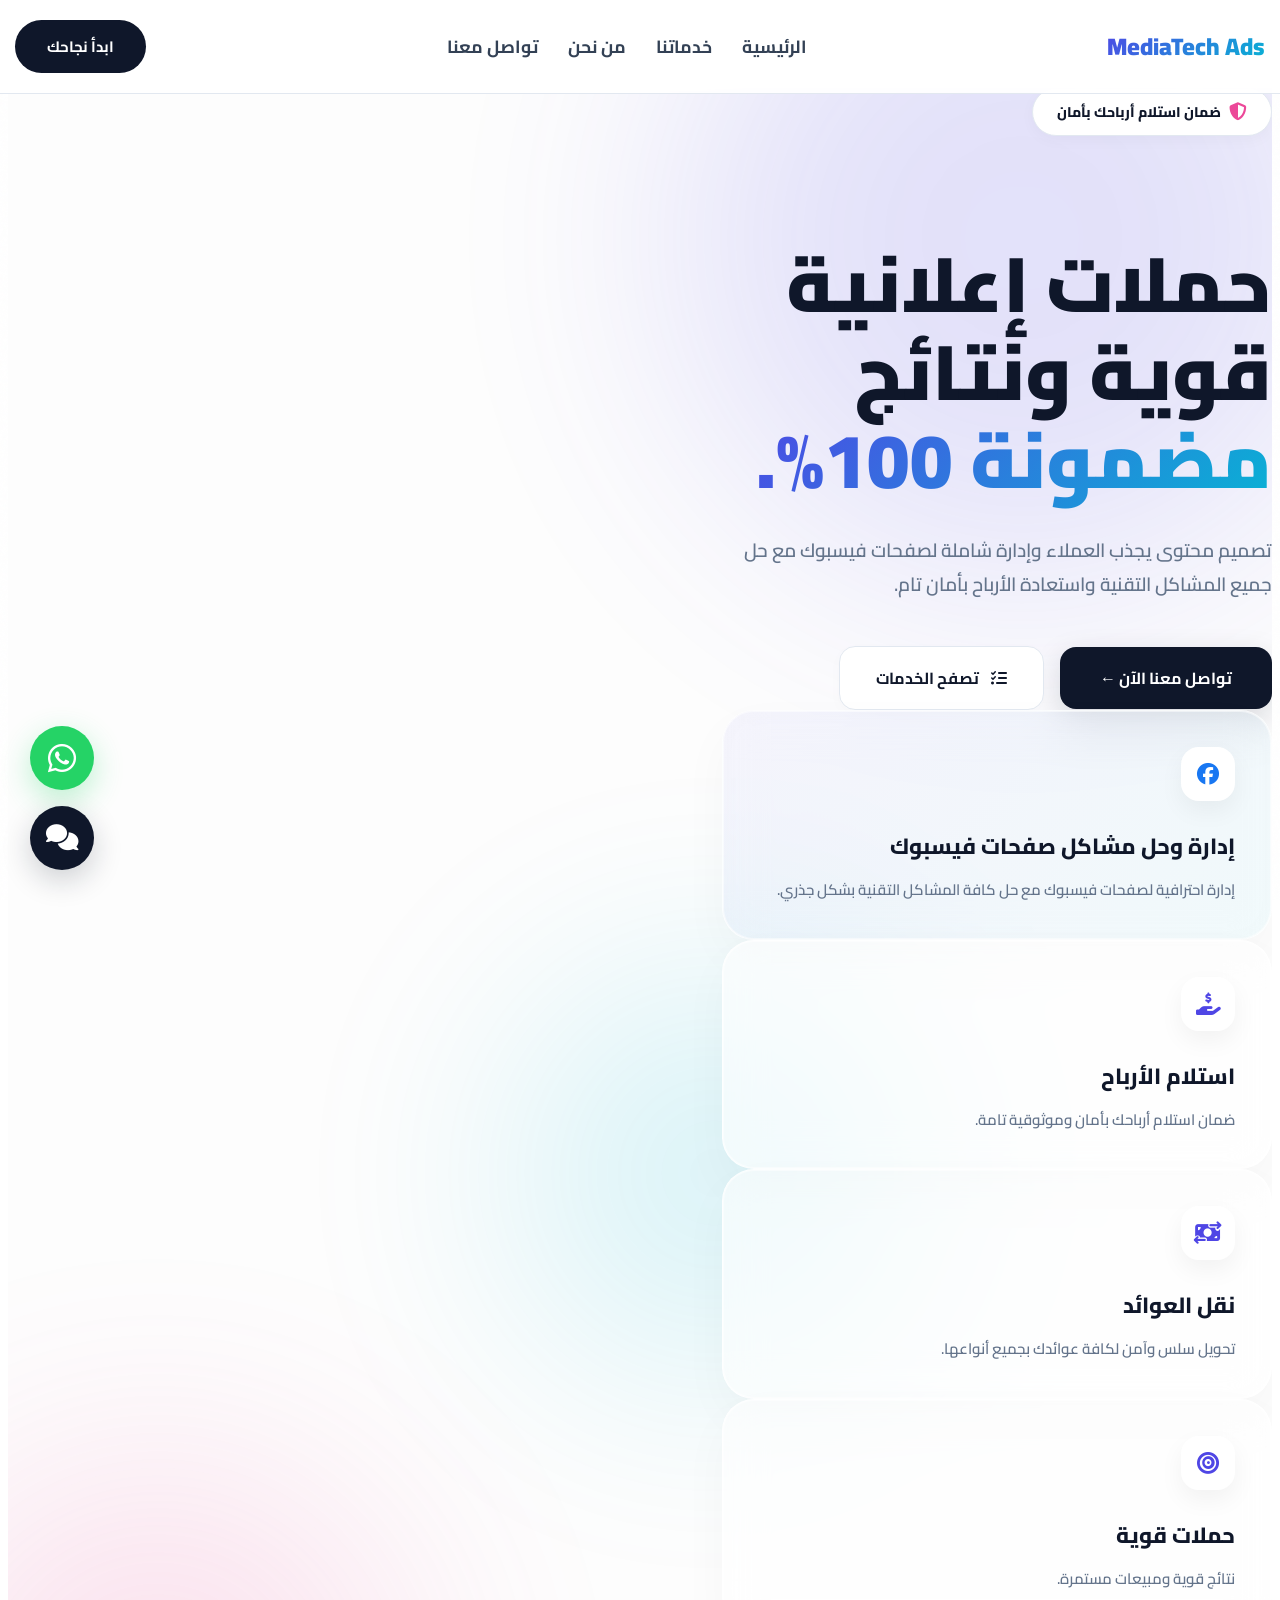
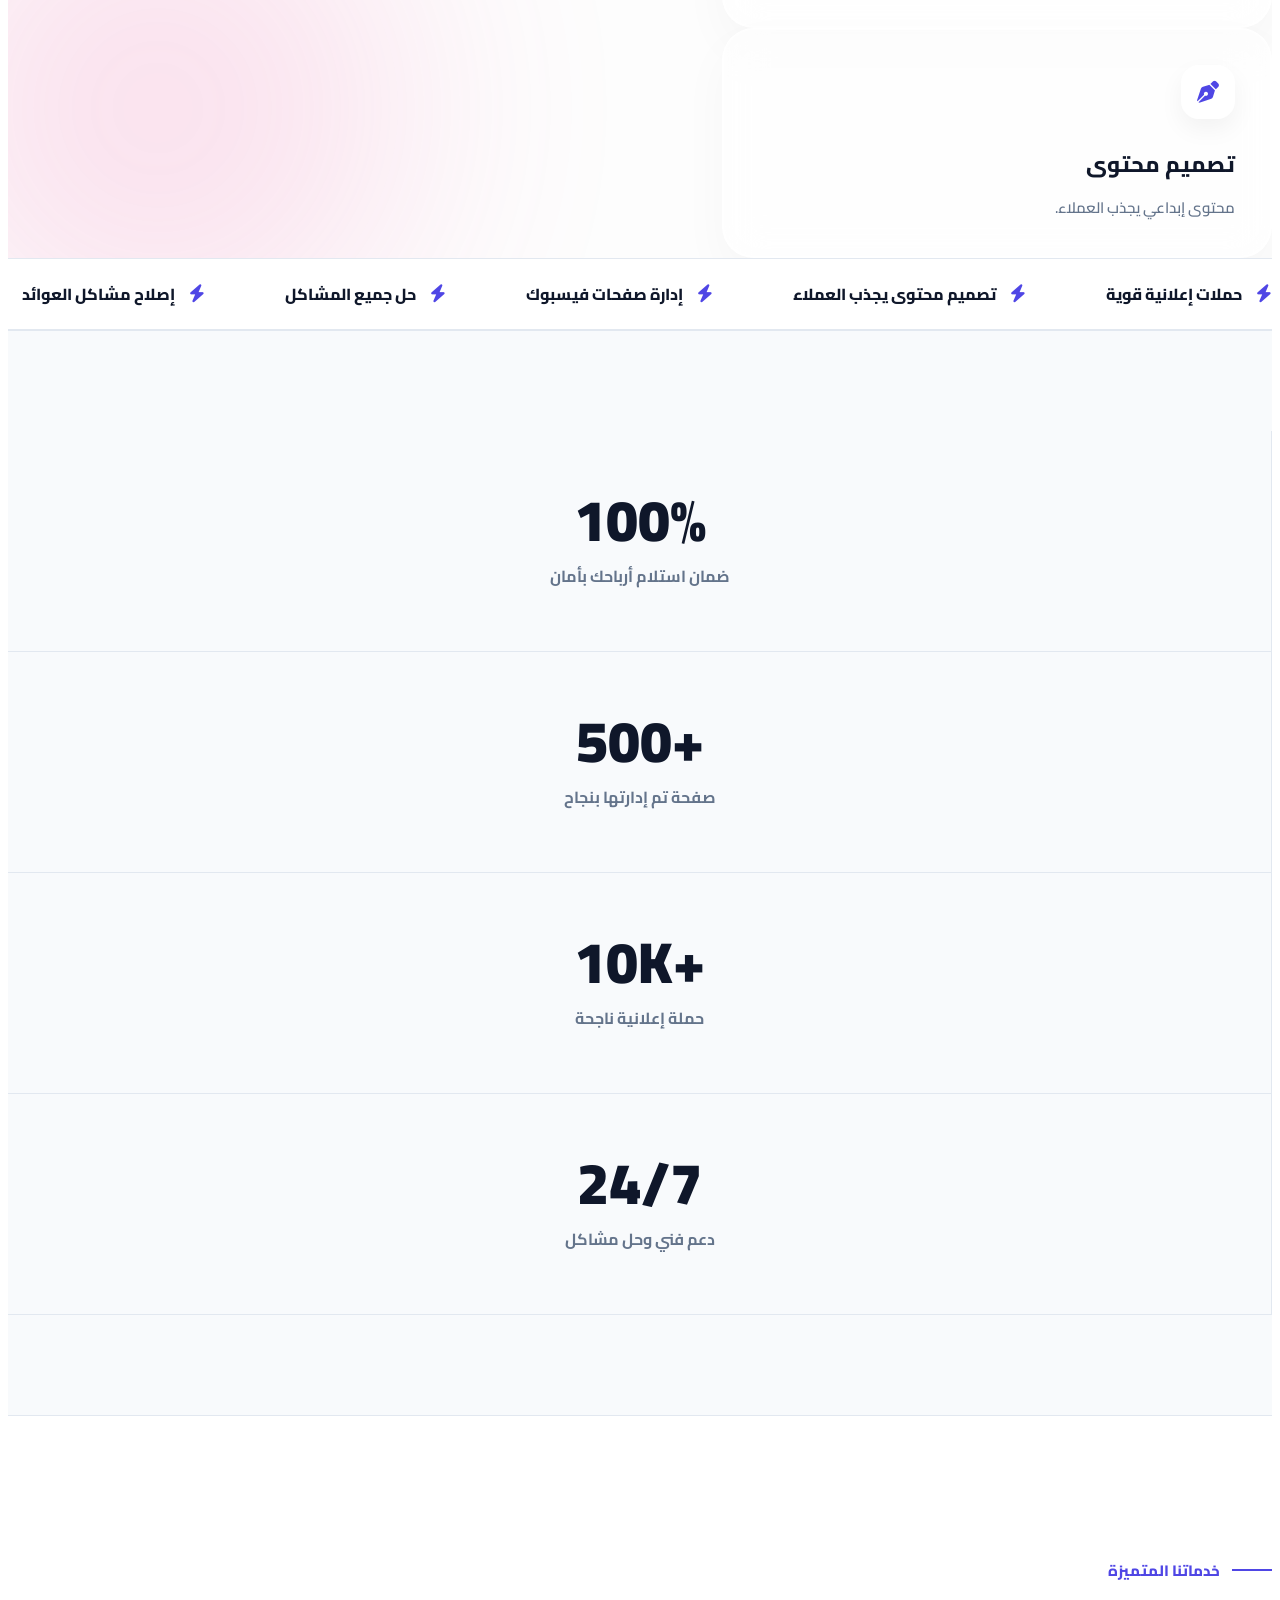
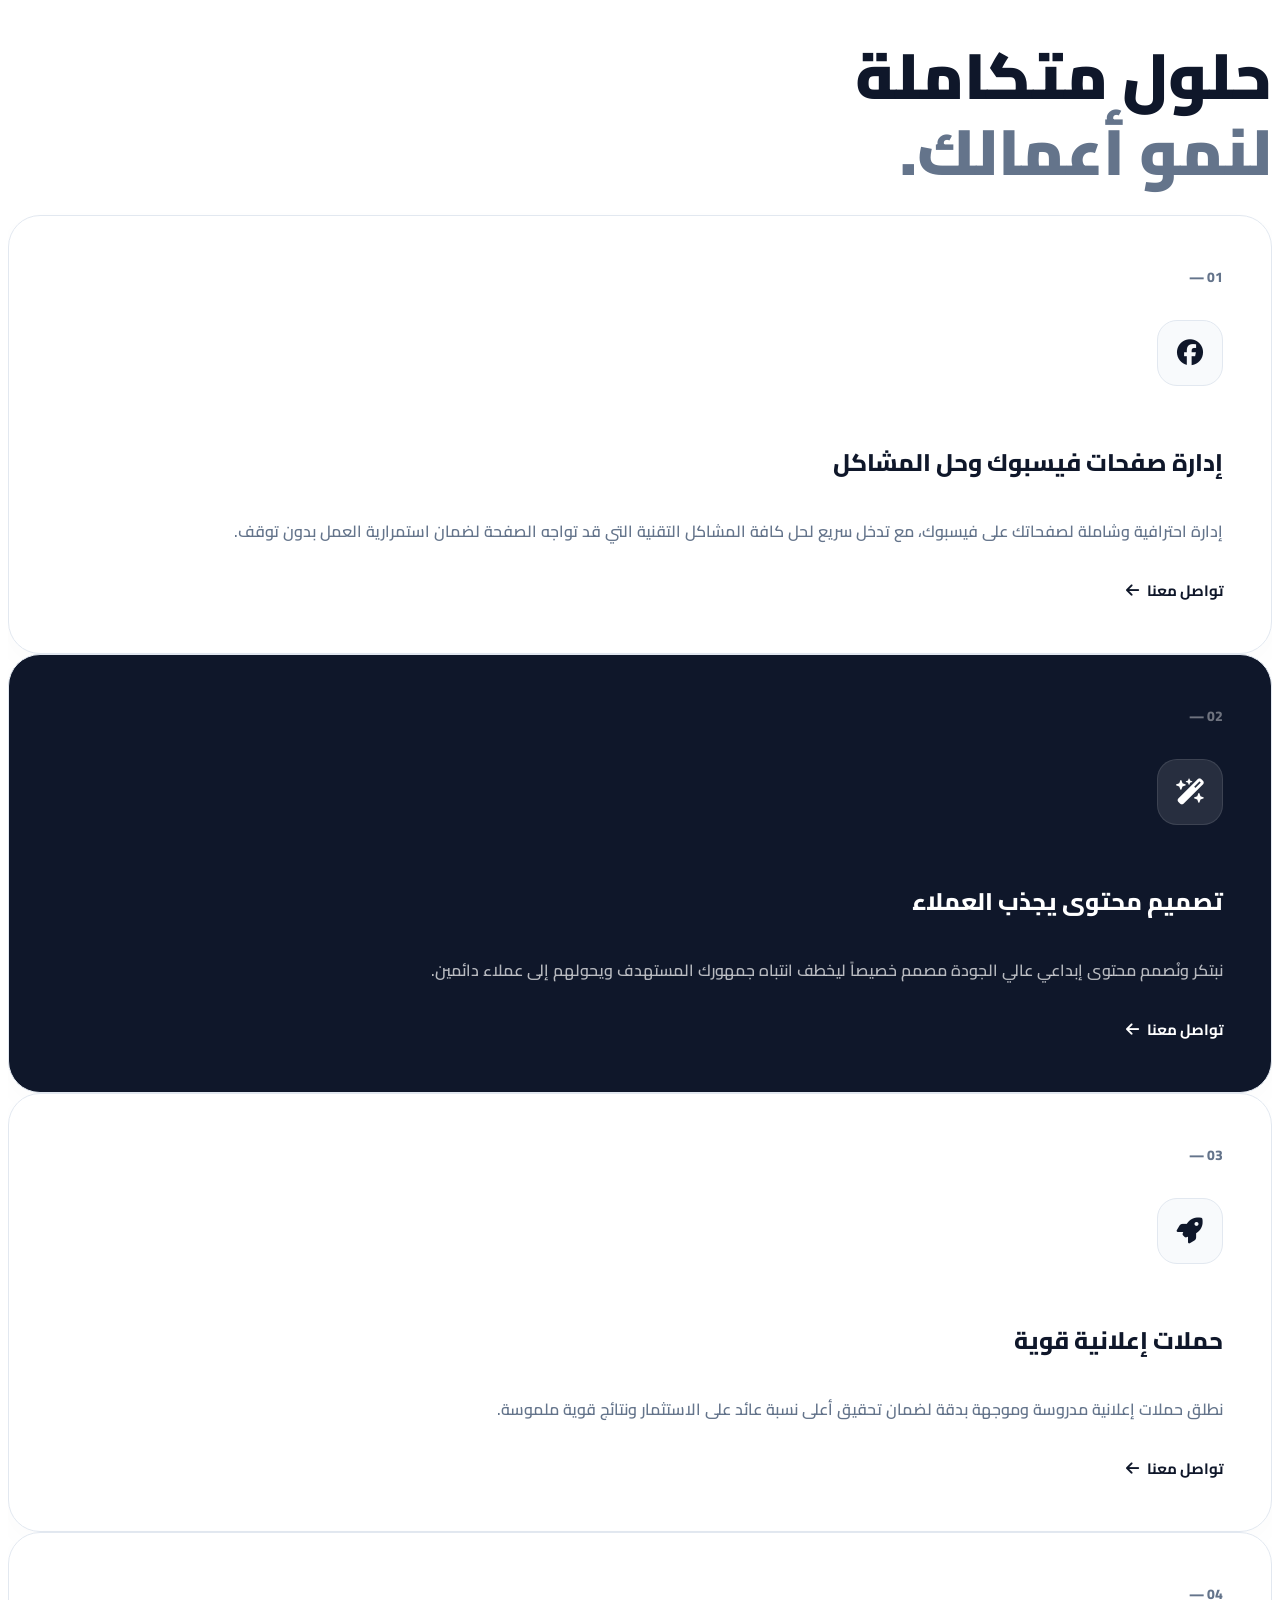
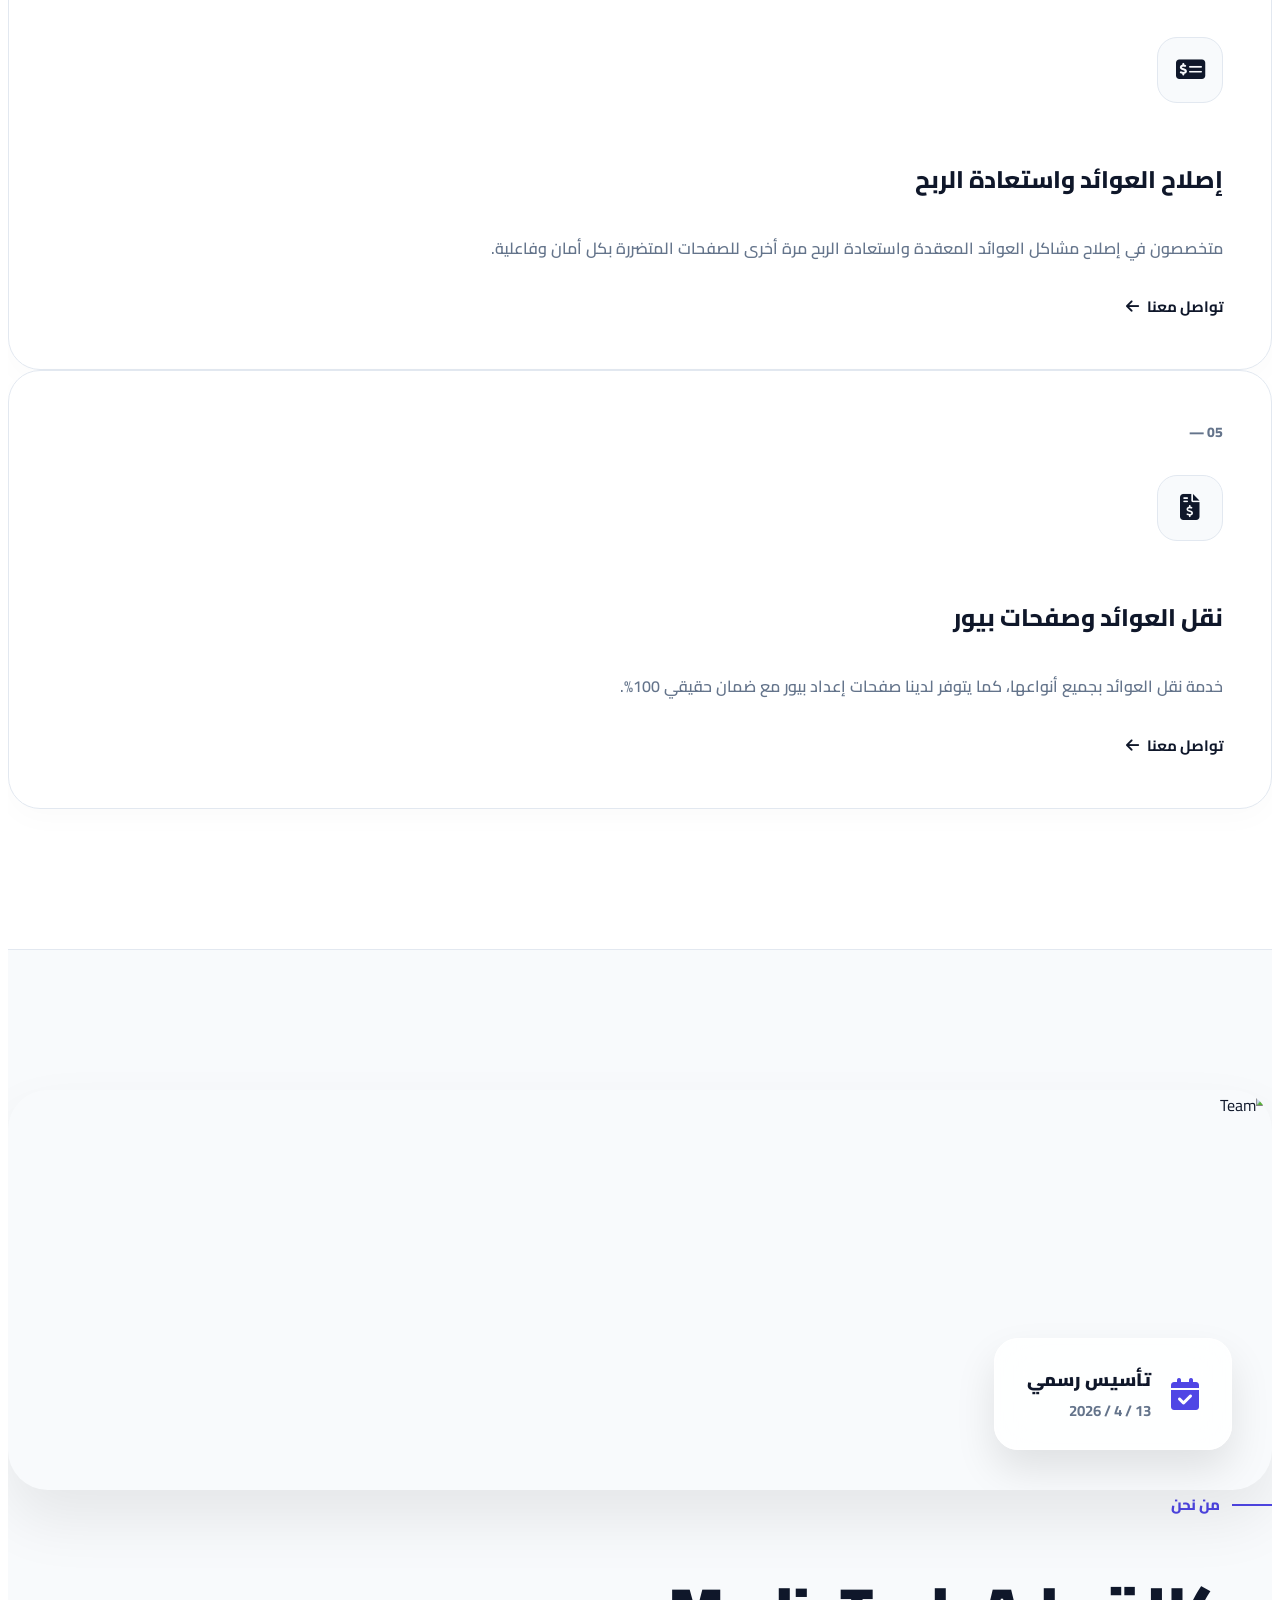
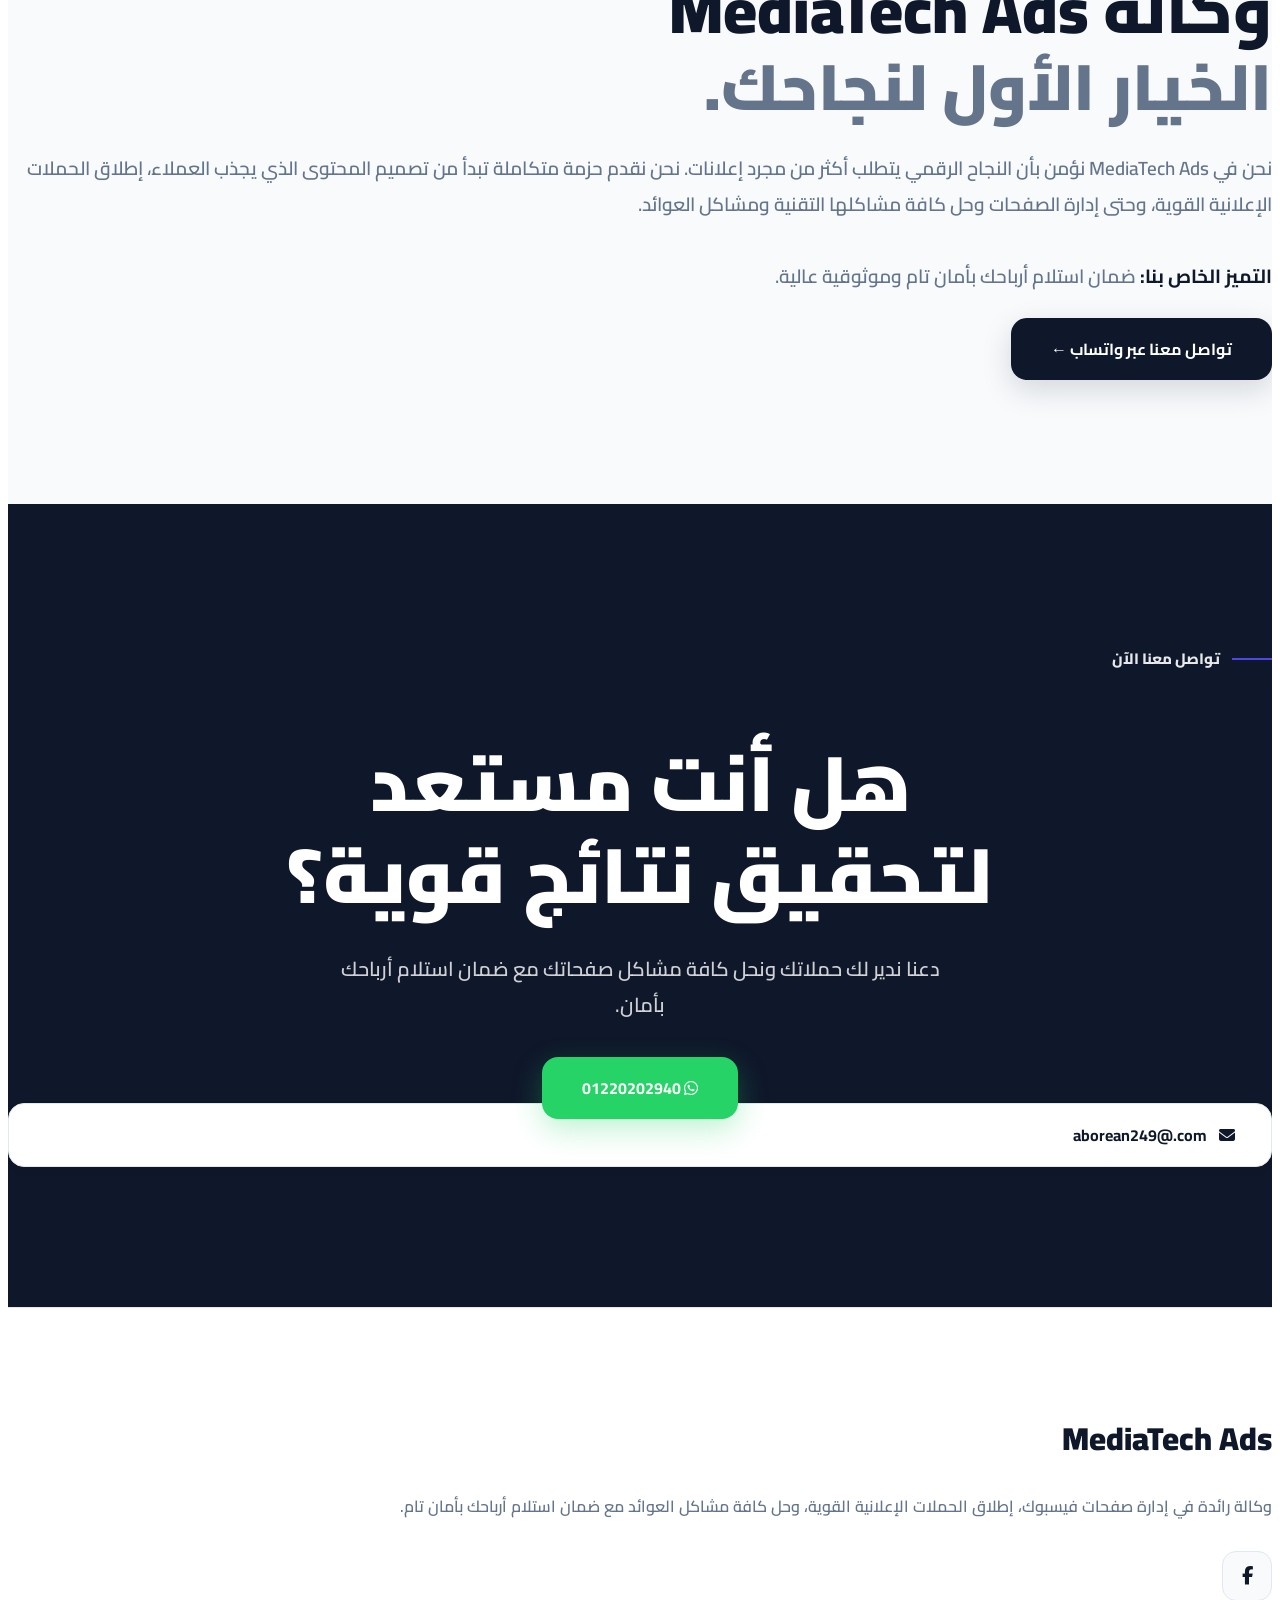
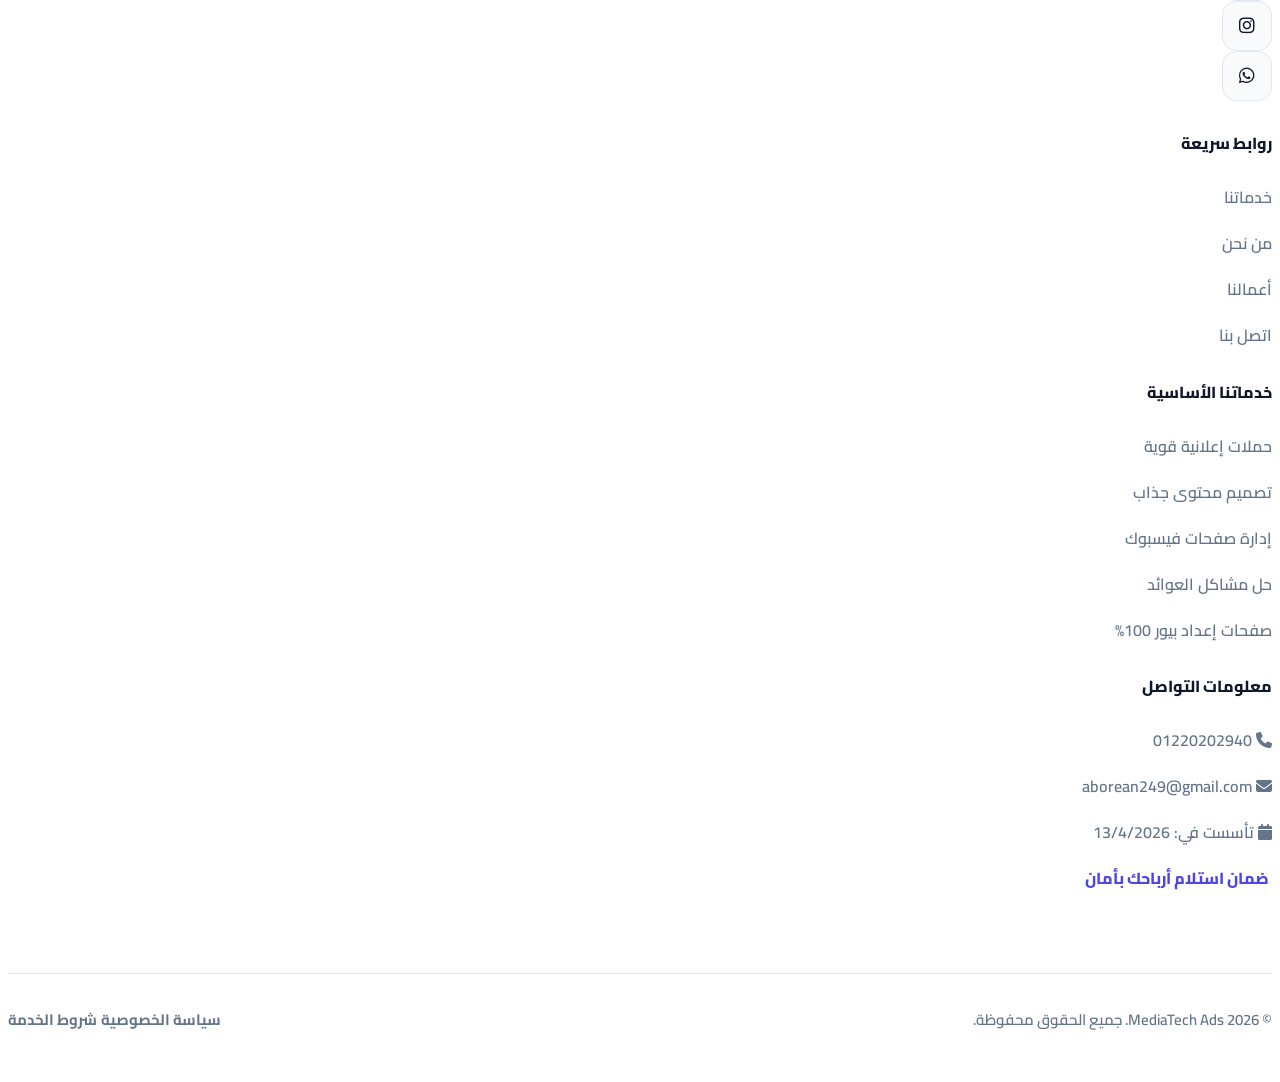
==== index.html @ 0ce40d91 "ED" ====
<!DOCTYPE html>
<html lang="ar" dir="rtl">
<head>
<meta charset="UTF-8">
<meta name="viewport" content="width=device-width, initial-scale=1.0">
<title>MediaTech Ads — وكالة تسويق وإعلانات</title>
<link rel="stylesheet" href="https://cdn.jsdelivr.net/npm/bootstrap@5.3.2/dist/css/bootstrap.rtl.min.css">
<link href="https://fonts.googleapis.com/css2?family=Cairo:wght@400;600;700;800;900&display=swap" rel="stylesheet">
<link rel="stylesheet" href="https://cdnjs.cloudflare.com/ajax/libs/font-awesome/6.4.0/css/all.min.css">
<link rel="stylesheet" href="./assets/style/main.css">
<style>
html, body {
  overflow-x: hidden;
  max-width: 100%;
}
*, html, body {
  cursor: auto !important;
}
a, a *, button, button *, .btn-primary-glow, .btn-ghost, .chat-toggle, .whatsapp-float, .qr-btn, .svc-card {
  cursor: pointer !important;
}
input[type="text"], .chat-input {
  cursor: text !important;
}
</style>
</head>
<body>

<div id="header"></div>

<section class="hero">
  <div class="hero-bg-orb orb1"></div>
  <div class="hero-bg-orb orb2"></div>
  <div class="hero-bg-orb orb3"></div>
  <div class="container" style="position:relative;z-index:1;max-width:1400px;">
    <div class="row align-items-center g-5">
      <div class="col-lg-6">
        <div class="hero-tag"><i class="fa-solid fa-shield-halved"></i> ضمان استلام أرباحك بأمان</div>
        <h1 class="hero-title">
          حملات إعلانية<br>
          <span class="line2">قوية ونتائج</span><br>
          <span class="grad-text">مضمونة 100%.</span>
        </h1>
        <p class="hero-desc">تصميم محتوى يجذب العملاء وإدارة شاملة لصفحات فيسبوك مع حل جميع المشاكل التقنية واستعادة الأرباح بأمان تام.</p>
        <div class="hero-actions">
          <a href="#contact" class="btn-primary-glow">تواصل معنا الآن &larr;</a>
          <a href="#services" class="btn-ghost"><i class="fa-solid fa-list-check"></i> تصفح الخدمات</a>
        </div>
      </div>
      <div class="col-lg-6">
        <div class="row g-4">
          <div class="col-12">
          <div class="hero-card glass-grad d-flex align-items-center gap-4">
  <div class="hcard-icon mb-0" style="color: #1877F2;">
    <i class="fa-brands fa-facebook"></i>
  </div>
  <div>
    <div class="hcard-title mb-2">إدارة وحل مشاكل صفحات فيسبوك</div>
                <div class="hcard-desc">إدارة احترافية لصفحات فيسبوك مع حل كافة المشاكل التقنية بشكل جذري.</div>
  </div>
</div>
          </div>
     <div class="col-sm-6">
  <div class="hero-card">
    <div class="hcard-icon"><i class="fa-solid fa-hand-holding-dollar"></i></div>
    <div class="hcard-title">استلام الأرباح</div>
    <div class="hcard-desc">ضمان استلام أرباحك بأمان وموثوقية تامة.</div>
  </div>
</div>
<div class="col-sm-6">
  <div class="hero-card">
    <div class="hcard-icon"><i class="fa-solid fa-money-bill-transfer"></i></div>
    <div class="hcard-title">نقل العوائد</div>
    <div class="hcard-desc">تحويل سلس وآمن لكافة عوائدك بجميع أنواعها.</div>
  </div>
</div>
          <div class="col-sm-6">
            <div class="hero-card">
              <div class="hcard-icon"><i class="fa-solid fa-bullseye"></i></div>
              <div class="hcard-title">حملات قوية</div>
              <div class="hcard-desc">نتائج قوية ومبيعات مستمرة.</div>
            </div>
          </div>
          <div class="col-sm-6">
            <div class="hero-card">
              <div class="hcard-icon"><i class="fa-solid fa-pen-nib"></i></div>
              <div class="hcard-title">تصميم محتوى</div>
              <div class="hcard-desc">محتوى إبداعي يجذب العملاء.</div>
            </div>
          </div>
        </div>
      </div>
    </div>
  </div>
</section>




<div class="ticker-wrap">
  <div class="ticker">
    <div class="ticker-item"><i class="fa-solid fa-bolt"></i> حملات إعلانية قوية</div>
    <div class="ticker-item"><i class="fa-solid fa-bolt"></i> تصميم محتوى يجذب العملاء</div>
    <div class="ticker-item"><i class="fa-solid fa-bolt"></i> إدارة صفحات فيسبوك</div>
    <div class="ticker-item"><i class="fa-solid fa-bolt"></i> حل جميع المشاكل</div>
    <div class="ticker-item"><i class="fa-solid fa-bolt"></i> إصلاح مشاكل العوائد</div>
    <div class="ticker-item"><i class="fa-solid fa-bolt"></i> نقل عوائد بجميع أنواعها</div>
    <div class="ticker-item"><i class="fa-solid fa-bolt"></i> متاح صفحات إعداد بيور 100%</div>
    <div class="ticker-item"><i class="fa-solid fa-bolt"></i> ضمان استلام أرباحك بأمان</div>
    <div class="ticker-item"><i class="fa-solid fa-bolt"></i> استعادة الربح مرة أخرى</div>
  </div>
</div>

<div class="stats-section">
  <div class="container-fluid p-0">
    <div class="row g-0">
      <div class="col-xl-3 col-md-6 fade-in">
        <div class="stat-item">
          <div class="stat-num">100%</div>
          <div class="stat-label">ضمان استلام أرباحك بأمان</div>
        </div>
      </div>
      <div class="col-xl-3 col-md-6 fade-in">
        <div class="stat-item">
          <div class="stat-num">+500</div>
          <div class="stat-label">صفحة تم إدارتها بنجاح</div>
        </div>
      </div>
      <div class="col-xl-3 col-md-6 fade-in">
        <div class="stat-item">
          <div class="stat-num">+10K</div>
          <div class="stat-label">حملة إعلانية ناجحة</div>
        </div>
      </div>
      <div class="col-xl-3 col-md-6 fade-in">
        <div class="stat-item border-start-0">
          <div class="stat-num">24/7</div>
          <div class="stat-label">دعم فني وحل مشاكل</div>
        </div>
      </div>
    </div>
  </div>
</div>

<section class="section" id="services">
  <div class="container" style="max-width:1400px;">
    <div class="fade-in mb-5">
      <div class="section-label">خدماتنا المتميزة</div>
      <div class="d-flex flex-column flex-md-row justify-content-between align-items-md-end gap-3">
        <h2 class="section-title mb-0">حلول متكاملة<br><span class="muted">لنمو أعمالك.</span></h2>
      </div>
    </div>
    <div class="row g-4">
      <div class="col-xl-7 col-lg-12">
        <div class="svc-card fade-in">
          <div class="svc-num">01 &mdash;</div>
          <div class="svc-icon"><i class="fa-brands fa-facebook"></i></div>
          <h3 class="svc-name">إدارة صفحات فيسبوك وحل المشاكل</h3>
          <p class="svc-desc">إدارة احترافية وشاملة لصفحاتك على فيسبوك، مع تدخل سريع لحل كافة المشاكل التقنية التي قد تواجه الصفحة لضمان استمرارية العمل بدون توقف.</p>
          <div class="svc-arrow">تواصل معنا <i class="fa-solid fa-arrow-left"></i></div>
        </div>
      </div>
      <div class="col-xl-5 col-lg-12">
        <div class="svc-card dark-card fade-in">
          <div class="svc-num" style="color:rgba(255,255,255,0.4);">02 &mdash;</div>
          <div class="svc-icon"><i class="fa-solid fa-wand-magic-sparkles"></i></div>
          <h3 class="svc-name">تصميم محتوى يجذب العملاء</h3>
          <p class="svc-desc">نبتكر ونُصمم محتوى إبداعي عالي الجودة مصمم خصيصاً ليخطف انتباه جمهورك المستهدف ويحولهم إلى عملاء دائمين.</p>
          <div class="svc-arrow">تواصل معنا <i class="fa-solid fa-arrow-left"></i></div>
        </div>
      </div>
      <div class="col-xl-4 col-md-6">
        <div class="svc-card fade-in">
          <div class="svc-num">03 &mdash;</div>
          <div class="svc-icon"><i class="fa-solid fa-rocket"></i></div>
          <h3 class="svc-name">حملات إعلانية قوية</h3>
          <p class="svc-desc">نطلق حملات إعلانية مدروسة وموجهة بدقة لضمان تحقيق أعلى نسبة عائد على الاستثمار ونتائج قوية ملموسة.</p>
          <div class="svc-arrow">تواصل معنا <i class="fa-solid fa-arrow-left"></i></div>
        </div>
      </div>
      <div class="col-xl-4 col-md-6">
        <div class="svc-card fade-in">
          <div class="svc-num">04 &mdash;</div>
          <div class="svc-icon"><i class="fa-solid fa-money-check-dollar"></i></div>
          <h3 class="svc-name">إصلاح العوائد واستعادة الربح</h3>
          <p class="svc-desc">متخصصون في إصلاح مشاكل العوائد المعقدة واستعادة الربح مرة أخرى للصفحات المتضررة بكل أمان وفاعلية.</p>
          <div class="svc-arrow">تواصل معنا <i class="fa-solid fa-arrow-left"></i></div>
        </div>
      </div>
      <div class="col-xl-4 col-md-12">
        <div class="svc-card fade-in">
          <div class="svc-num">05 &mdash;</div>
          <div class="svc-icon"><i class="fa-solid fa-file-invoice-dollar"></i></div>
          <h3 class="svc-name">نقل العوائد وصفحات بيور</h3>
          <p class="svc-desc">خدمة نقل العوائد بجميع أنواعها، كما يتوفر لدينا صفحات إعداد بيور مع ضمان حقيقي 100%.</p>
          <div class="svc-arrow">تواصل معنا <i class="fa-solid fa-arrow-left"></i></div>
        </div>
      </div>
    </div>
  </div>
</section>






<section class="section" id="about" style="background:var(--surface);border-top:1px solid var(--border);">
  <div class="container" style="max-width:1400px;">
    <div class="row align-items-center g-5 fade-in">
      <div class="col-lg-6">
        <div class="about-img-box">
          <img src="https://images.unsplash.com/photo-1552664730-d307ca884978?q=80&w=1200&auto=format&fit=crop" alt="Team">
          <div class="about-badge">
            <div class="about-badge-num"><i class="fa-solid fa-calendar-check" style="color:var(--accent);"></i></div>
            <div>
              <div style="font-weight:900;font-size:18px;color:var(--text);">تأسيس رسمي</div>
              <div style="font-size:15px;color:var(--muted);font-weight:700;">13 / 4 / 2026</div>
            </div>
          </div>
        </div>
      </div>
      <div class="col-lg-6">
        <div class="section-label">من نحن</div>
        <h2 class="section-title">وكالة MediaTech Ads<br><span class="muted">الخيار الأول لنجاحك.</span></h2>
        <p style="font-size:19px;color:var(--muted);line-height:1.9;margin-bottom:40px;font-weight:600;">نحن في MediaTech Ads نؤمن بأن النجاح الرقمي يتطلب أكثر من مجرد إعلانات. نحن نقدم حزمة متكاملة تبدأ من تصميم المحتوى الذي يجذب العملاء، إطلاق الحملات الإعلانية القوية، وحتى إدارة الصفحات وحل كافة مشاكلها التقنية ومشاكل العوائد.<br><br><strong style="color:var(--text);">التميز الخاص بنا:</strong> ضمان استلام أرباحك بأمان تام وموثوقية عالية.</p>
    
        <div class="mt-5">
          <a href="#contact" class="btn-primary-glow">تواصل معنا عبر واتساب &larr;</a>
        </div>
      </div>
    </div>
  </div>
</section>

<section class="cta-section" id="contact">
  <div class="container" style="position:relative;z-index:1;max-width:1400px;">
    <div class="section-label d-flex justify-content-center mx-auto mb-4" style="color:rgba(255,255,255,0.9);">تواصل معنا الآن</div>
    <h2 class="cta-title">هل أنت مستعد<br><span style="color:white;">لتحقيق نتائج قوية؟</span></h2>
    <p class="cta-sub">دعنا ندير لك حملاتك ونحل كافة مشاكل صفحاتك مع ضمان استلام أرباحك بأمان.</p>
    <div class="d-flex justify-content-center gap-3 flex-wrap">
      <a href="https://wa.me/201220202940" target="_blank" class="btn-primary-glow" style="background:#25d366;color:white;box-shadow: 0 10px 30px rgba(37,211,102,0.3);"><i class="fa-brands fa-whatsapp"></i> 01220202940</a>
      <a href="mailto:aborean249@gmail.com" class="btn-ghost" ><i class="fa-solid fa-envelope"></i> aborean249@.com</a>
    </div>
  </div>
</section>

<div id="footer"></div>

<a href="https://wa.me/201220202940" class="whatsapp-float" target="_blank" title="تواصل معنا عبر واتساب">
  <i class="fa-brands fa-whatsapp"></i>
  <span class="whatsapp-tooltip">تواصل معنا الآن</span>
</a>

<button class="chat-toggle" id="chatToggle" title="تحدث معنا">
  <i class="fa-solid fa-comments" id="chatIcon"></i>
</button>

<div class="chat-window" id="chatWindow">
  <div class="chat-header">
    <div class="chat-avatar">M</div>
    <div class="chat-header-info">
      <h4>دعم MediaTech Ads</h4>
      <p>متصل — نرد عادةً في دقائق</p>
    </div>
    <button onclick="closeChat()" style="margin-right:auto;margin-left:0;background:var(--surface2);border:none;color:var(--text);width:36px;height:36px;border-radius:50%;cursor:pointer;font-size:18px;display:flex;align-items:center;justify-content:center;">&times;</button>
  </div>
  <div class="chat-body" id="chatBody">
    <div class="msg bot">
      👋 أهلاً بك في <strong>MediaTech Ads</strong>. كيف يمكنني مساعدتك اليوم في تنمية أعمالك أو حل مشاكل صفحتك؟
    </div>
    <div>
      <div class="quick-replies">
        <button class="qr-btn" onclick="sendQuick('الخدمات الإعلانية')">🚀 الخدمات الإعلانية</button>
        <button class="qr-btn" onclick="sendQuick('إصلاح مشاكل العوائد')">💰 مشاكل العوائد</button>
        <button class="qr-btn" onclick="sendQuick('إدارة صفحات فيسبوك')">⚙️ إدارة الصفحات</button>
        <button class="qr-btn" onclick="sendQuick('التواصل للحجز')">📞 التواصل المباشر</button>
      </div>
    </div>
  </div>
  <div class="chat-footer">
    <input type="text" class="chat-input" id="chatInput" placeholder="اكتب رسالتك هنا..." onkeypress="handleKey(event)">
    <button class="chat-send" onclick="sendMessage()"><i class="fa-solid fa-paper-plane"></i></button>
  </div>
</div>

<script src="./assets/script/header.js"></script>
<script src="./assets/script/footer.js"></script>
<script src="https://cdn.jsdelivr.net/npm/bootstrap@5.3.2/dist/js/bootstrap.bundle.min.js"></script>
<script>
window.addEventListener('scroll', () => {
  if(document.getElementById('navbar')) {
    document.getElementById('navbar').classList.toggle('scrolled', window.scrollY > 60);
  }
});
const observer = new IntersectionObserver((entries) => {
  entries.forEach(e => { if (e.isIntersecting) { e.target.classList.add('visible'); } });
}, { threshold: 0.1 });
document.querySelectorAll('.fade-in').forEach(el => observer.observe(el));
let chatOpen = false;
function toggleChat() {
  chatOpen = !chatOpen;
  document.getElementById('chatWindow').classList.toggle('open', chatOpen);
  document.getElementById('chatIcon').className = chatOpen ? 'fa-solid fa-xmark' : 'fa-solid fa-comments';
}
function closeChat() {
  chatOpen = false;
  document.getElementById('chatWindow').classList.remove('open');
  document.getElementById('chatIcon').className = 'fa-solid fa-comments';
}
document.getElementById('chatToggle').addEventListener('click', toggleChat);
const botReplies = {
  'الخدمات الإعلانية': "نقدم خدمات إعلانية قوية تضمن لك نتائج مذهلة. نقوم بتصميم محتوى يجذب العملاء وإطلاق الحملات. هل تود التحدث مع خبير؟",
  'إصلاح مشاكل العوائد': "نحن متخصصون في إصلاح مشاكل العوائد، استعادة الربح مرة أخرى، ونقل العوائد بجميع أنواعها بأمان تام. تواصل معنا على واتساب 01220202940 للتفاصيل.",
  'إدارة صفحات فيسبوك': "نقوم بإدارة صفحات فيسبوك بشكل كامل مع حل جميع المشاكل التقنية التي تواجهها. كما يتوفر لدينا صفحات إعداد بيور بضمان 100%.",
  'التواصل للحجز': "تفضل بالتواصل معنا مباشرة عبر واتساب أو الاتصال على الرقم: 01220202940 أو عبر الإيميل aborean249@gmail.com",
  'default': "مرحباً بك! لتقديم أفضل مساعدة، يرجى التواصل معنا مباشرة على رقم الواتساب الخاص بنا: 01220202940."
};
function addMsg(text, sender) {
  const body = document.getElementById('chatBody');
  const div = document.createElement('div');
  div.className = `msg ${sender}`;
  div.innerHTML = text;
  body.appendChild(div);
  body.scrollTop = body.scrollHeight;
}
function showTyping() {
  const body = document.getElementById('chatBody');
  const div = document.createElement('div');
  div.className = 'msg bot typing'; div.id = 'typingIndicator';
  div.innerHTML = '<span></span><span></span><span></span>';
  body.appendChild(div);
  body.scrollTop = body.scrollHeight;
}
function removeTyping() {
  const t = document.getElementById('typingIndicator');
  if (t) t.remove();
}
function sendQuick(text) {
  addMsg(text, 'user');
  showTyping();
  setTimeout(() => {
    removeTyping();
    const reply = botReplies[text] || botReplies['default'];
    addMsg(reply, 'bot');
  }, 1000);
}
function sendMessage() {
  const input = document.getElementById('chatInput');
  const text = input.value.trim();
  if (!text) return;
  addMsg(text, 'user');
  input.value = '';
  showTyping();
  setTimeout(() => {
    removeTyping();
    let reply = botReplies['default'];
    Object.keys(botReplies).forEach(k => {
      if (text.includes(k.split(' ')[0])) reply = botReplies[k];
    });
    addMsg(reply, 'bot');
  }, 1200);
}
function handleKey(e) {
  if (e.key === 'Enter') sendMessage();
}
</script>

<style>
    @media screen and (max-width: 992px) {
.hero-tag {
    margin: 5vh 0;
}


.about-badge {
    display: none;
}

.about-img-box {min-height: auto;}

.d-flex.justify-content-center.gap-3.flex-wrap a {
    width: 100%;
    direction: ltr;
    text-align: center !important;
    justify-content: center;
}

.svc-card.fade-in.visible {
    padding: 20px;
}


h2.cta-title {
    font-size: xx-large;
}

section.hero {
    padding-bottom: 5vh;
}
        
    }
</style>
</body>
</html>
---- assets/style/main.css ----
:root {
  --bg: #ffffff;
  --surface: #f8fafc;
  --surface2: #f1f5f9;
  --text: #0f172a;
  --accent: #4f46e5;
  --accent2: #ec4899;
  --accent3: #06b6d4;
  --white: #ffffff;
  --muted: #64748b;
  --border: rgba(15, 23, 42, 0.08);
  --grad: linear-gradient(135deg, #4f46e5, #06b6d4);
}

html { scroll-behavior: smooth; }

body {
  background: var(--bg);
  color: var(--text);
  font-family: 'Cairo', sans-serif;
  overflow-x: hidden;
  cursor: none;
}

.cursor {
  width: 12px; height: 12px;
  background: var(--accent);
  border-radius: 50%;
  position: fixed; top: 0; left: 0;
  pointer-events: none; z-index: 99999;
  transition: transform 0.1s ease;
}

.cursor-follower {
  width: 36px; height: 36px;
  border: 1px solid rgba(79, 70, 229, 0.4);
  border-radius: 50%;
  position: fixed; top: 0; left: 0;
  pointer-events: none; z-index: 99998;
  transition: transform 0.25s ease, width 0.3s, height 0.3s;
}

body::before {
  content: '';
  position: fixed; inset: 0;
  background-image: url("data:image/svg+xml,%3Csvg viewBox='0 0 256 256' xmlns='http://www.w3.org/2000/svg'%3E%3Cfilter id='noise'%3E%3CfeTurbulence type='fractalNoise' baseFrequency='0.85' numOctaves='3' stitchTiles='stitch'/%3E%3C/filter%3E%3Crect width='100%25' height='100%25' filter='url(%23noise)' opacity='0.02'/%3E%3C/svg%3E");
  pointer-events: none; z-index: 0;
}

nav {
  position: fixed; top: 0; left: 0; right: 0; z-index: 1000;
  padding: 24px 0;
  background: rgba(255, 255, 255, 0.75);
  backdrop-filter: blur(24px);
  -webkit-backdrop-filter: blur(24px);
  border-bottom: 1px solid var(--border);
  transition: padding 0.3s;
}

nav.scrolled { padding: 16px 0; }

.nav-logo {
  font-weight: 900; font-size: 26px;
  background: var(--grad); -webkit-background-clip: text; -webkit-text-fill-color: transparent;
  text-decoration: none;
}

.nav-links { display: flex; gap: 40px; list-style: none; margin: 0; padding: 0; }

.nav-links a {
  color: var(--muted); font-size: 15px; font-weight: 700; text-decoration: none;
  transition: color 0.3s;
}

.nav-links a:hover { color: var(--text); }

.nav-cta {
  background: var(--text);
  color: white; text-decoration: none;
  padding: 12px 32px; border-radius: 100px;
  font-size: 15px; font-weight: 700;
  transition: all 0.3s;
}


.nav-cta:hover { background: var(--accent); transform: translateY(-2px); box-shadow: 0 10px 25px rgba(79, 70, 229, 0.25); color: white; }

.hero {
  min-height: 100vh;
  display: flex; align-items: center;
  position: relative; overflow: hidden;
  background: #fdfdfd;
}

.hero-bg-orb {
  position: absolute; border-radius: 50%;
  filter: blur(120px); opacity: 0.15; pointer-events: none;
}

.orb1 { width: 700px; height: 700px; background: var(--accent); top: -200px; right: -100px; }
.orb2 { width: 500px; height: 500px; background: var(--accent2); bottom: -100px; left: -100px; }
.orb3 { width: 400px; height: 400px; background: var(--accent3); top: 50%; left: 40%; }

.hero-tag {
  display: inline-flex; align-items: center; gap: 8px;
  background: white;
  border: 1px solid var(--border);
  box-shadow: 0 4px 15px rgba(0,0,0,0.03);
  padding: 10px 24px; border-radius: 100px;
  font-size: 14px; font-weight: 800; color: var(--text);
  margin-bottom: 40px;
  animation: fadeUp 0.8s ease forwards;
}

.hero-tag i { color: var(--accent2); font-size: 18px; }

.hero-title {
  font-size: clamp(2.8rem, 6.5vw, 5.5rem);
  font-weight: 900;
  line-height: 1.2;
  margin-bottom: 30px;
  color: var(--text);
  animation: fadeUp 0.8s 0.2s ease both;
}

.hero-title .grad-text { background: var(--grad); -webkit-background-clip: text; -webkit-text-fill-color: transparent; }

.hero-desc {
  font-size: 19px; color: var(--muted); max-width: 550px;
  line-height: 1.8; margin-bottom: 45px; font-weight: 600;
  animation: fadeUp 0.8s 0.4s ease both;
}

.hero-actions {
  display: flex; gap: 16px; align-items: center; flex-wrap: wrap;
  animation: fadeUp 0.8s 0.6s ease both;
}

.btn-primary-glow {
  background: var(--text);
  color: white; border: none; cursor: pointer;
  padding: 16px 40px; border-radius: 16px;
  font-size: 16px; font-weight: 700; text-decoration: none;
  transition: all 0.3s;
  box-shadow: 0 10px 30px rgba(15,23,42,0.15);
}

.btn-primary-glow:hover { background: var(--accent); transform: translateY(-3px); box-shadow: 0 15px 40px rgba(79, 70, 229, 0.3); color: white; }

.btn-ghost {
  background: white;
  border: 1px solid var(--border);
  color: var(--text); text-decoration: none;
  padding: 16px 36px; border-radius: 16px;
  font-size: 16px; font-weight: 700;
  transition: all 0.3s; display: flex; align-items: center; gap: 12px;
  box-shadow: 0 4px 15px rgba(0,0,0,0.02);
}

.btn-ghost:hover { background: var(--surface); border-color: rgba(15,23,42,0.15); transform: translateY(-3px); color: var(--text); }

.hero-card {
  background: rgba(255, 255, 255, 0.6);
  backdrop-filter: blur(20px);
  -webkit-backdrop-filter: blur(20px);
  border: 1px solid rgba(255, 255, 255, 0.8);
  border-radius: 32px;
  padding: 36px;
  height: 100%;
  transition: all 0.4s cubic-bezier(0.16,1,0.3,1);
  box-shadow: 0 20px 50px rgba(0,0,0,0.03), inset 0 0 0 1px rgba(255,255,255,0.5);
  position: relative; overflow: hidden;
  animation: fadeUp 0.8s 0.3s ease both;
}

.hero-card:hover { transform: translateY(-8px); box-shadow: 0 30px 60px rgba(0,0,0,0.06), inset 0 0 0 1px rgba(255,255,255,1); }

.hcard-num { font-size: 54px; font-weight: 900; color: var(--text); line-height: 1; }
.hcard-label { font-size: 16px; color: var(--muted); font-weight: 700; margin-top: 8px; }

.hcard-icon {
  width: 54px; height: 54px; border-radius: 18px;
  background: white;
  box-shadow: 0 10px 25px rgba(0,0,0,0.05);
  display: flex; align-items: center; justify-content: center;
  font-size: 22px; color: var(--accent); margin-bottom: 24px;
}

.hcard-title { font-size: 22px; font-weight: 800; margin-bottom: 10px; color: var(--text); }
.hcard-desc { font-size: 15px; color: var(--muted); line-height: 1.7; font-weight: 600; margin: 0; }

.glass-grad { background: linear-gradient(135deg, rgba(79, 70, 229, 0.05), rgba(6, 182, 212, 0.05)); }

.ticker-wrap {
  background: white; border-top: 1px solid var(--border); border-bottom: 1px solid var(--border);
  padding: 20px 0; overflow: hidden; position: relative; z-index: 1;
}

.ticker {
  display: flex; gap: 80px;
  animation: ticker 25s linear infinite;
  white-space: nowrap; width: max-content;
}

@keyframes ticker {
  from { transform: translateX(0); }
  to { transform: translateX(50%); }
}

.ticker-item { display: flex; align-items: center; gap: 14px; font-size: 16px; font-weight: 800; color: var(--text); }
.ticker-item i { color: var(--accent); font-size: 18px; }

.section { padding: 140px 0; position: relative; z-index: 1; }

.section-label {
  font-size: 15px; font-weight: 800;
  color: var(--accent); margin-bottom: 24px;
  display: flex; align-items: center; gap: 12px;
}

.section-label::before { content: ''; width: 40px; height: 2px; background: var(--accent); }

.section-title {
  font-size: clamp(2.2rem, 5vw, 4rem);
  font-weight: 900;
  line-height: 1.2; margin-bottom: 24px; color: var(--text);
}

.section-title .muted { color: var(--muted); }

.svc-card {
  background: white; border: 1px solid var(--border); border-radius: 32px; padding: 48px;
  transition: all 0.5s cubic-bezier(0.16,1,0.3,1);
  position: relative; overflow: hidden; cursor: pointer;
  box-shadow: 0 10px 30px rgba(0,0,0,0.02); height: 100%; display: flex; flex-direction: column;
}

.svc-card:hover { transform: translateY(-12px); box-shadow: 0 40px 80px rgba(0,0,0,0.06); }

.svc-card::after {
  content: ''; position: absolute; bottom: 0; right: 0; left: 0; height: 4px;
  background: var(--grad); transform: scaleX(0); transition: transform 0.4s; transform-origin: right;
}

.svc-card:hover::after { transform: scaleX(1); }

.svc-num { font-size: 14px; font-weight: 800; color: var(--muted); margin-bottom: 30px; }

.svc-icon {
  width: 64px; height: 64px; border-radius: 20px;
  display: flex; align-items: center; justify-content: center;
  font-size: 26px; margin-bottom: 30px; background: var(--surface);
  color: var(--text); border: 1px solid var(--border); transition: all 0.3s;
}

.svc-card:hover .svc-icon { background: var(--text); color: white; }

.svc-name { font-size: 24px; font-weight: 800; margin-bottom: 16px; color: var(--text); }
.svc-desc { font-size: 16px; color: var(--muted); line-height: 1.8; font-weight: 600; margin-bottom: 0; flex-grow: 1; }

.svc-arrow {
  display: inline-flex; align-items: center; gap: 8px;
  font-size: 15px; font-weight: 700; color: var(--text);
  margin-top: 30px; transition: gap 0.3s; align-self: flex-start;
}

.svc-card:hover .svc-arrow { gap: 16px; color: var(--accent); }

.svc-card.dark-card { background: var(--text); color: white; }
.svc-card.dark-card .svc-icon { background: rgba(255,255,255,0.1); border-color: rgba(255,255,255,0.1); color: white; }
.svc-card.dark-card .svc-name, .svc-card.dark-card .svc-arrow { color: white; }
.svc-card.dark-card .svc-desc { color: rgba(255,255,255,0.7); }

.stats-section {
  padding: 100px 0; background: var(--surface);
  border-top: 1px solid var(--border); border-bottom: 1px solid var(--border);
}

.stat-item {
  background: var(--surface); padding: 60px 20px; text-align: center;
  transition: background 0.3s; border-right: 1px solid var(--border);
  border-bottom: 1px solid var(--border); height: 100%;
}
.stat-item.no-border-end { border-left: none; }
.stat-item:hover { background: white; }
.stat-num { font-size: 58px; font-weight: 900; line-height: 1; color: var(--text); }
.stat-label { font-size: 16px; color: var(--muted); margin-top: 12px; font-weight: 700; }

.about-img-box {
  position: relative; border-radius: 40px; overflow: hidden;
  box-shadow: 0 30px 60px rgba(0,0,0,0.08); height: 100%; min-height: 400px;
}

.about-img-box img { width: 100%; height: 100%; object-fit: cover; display: block; transition: transform 1s ease; }
.about-img-box:hover img { transform: scale(1.05); }

.about-badge {
  position: absolute; bottom: 40px; right: 40px;
  background: rgba(255, 255, 255, 0.85); backdrop-filter: blur(20px);
  -webkit-backdrop-filter: blur(20px); border: 1px solid rgba(255,255,255,1);
  padding: 24px 32px; border-radius: 24px; display: flex; align-items: center; gap: 20px;
  box-shadow: 0 20px 40px rgba(0,0,0,0.1);
}

.about-badge-num { font-size: 32px; font-weight: 900; color: var(--text); line-height: 1; }

.pill-item {
  background: white; border: 1px solid var(--border); border-radius: 24px; padding: 32px;
  transition: all 0.3s; box-shadow: 0 4px 15px rgba(0,0,0,0.02); height: 100%;
}
.pill-item:hover { transform: translateY(-4px); box-shadow: 0 15px 30px rgba(0,0,0,0.05); }
.pill-num { font-size: 34px; font-weight: 900; color: var(--text); }
.pill-label { font-size: 15px; color: var(--muted); font-weight: 700; margin-top: 8px; }

.cta-section {
  padding: 140px 0; text-align: center; position: relative; overflow: hidden;
  background: var(--text); color: white;
}

.cta-title { font-size: clamp(3rem, 6vw, 5.5rem); font-weight: 900; line-height: 1.2; margin-bottom: 30px; position: relative; z-index: 1; color: white; }
.cta-sub { font-size: 20px; color: rgba(255,255,255,0.8); max-width: 650px; margin: 0 auto 50px; line-height: 1.8; position: relative; z-index: 1; font-weight: 600; }

footer { background: white; border-top: 1px solid var(--border); padding: 100px 0 40px; }

.footer-logo { font-size: 32px; font-weight: 900; color: var(--text); margin-bottom: 24px; display: block; text-decoration: none; }
.footer-desc { font-size: 16px; color: var(--muted); line-height: 1.8; margin-bottom: 30px; font-weight: 600; }

.social-btn {
  width: 48px; height: 48px; border-radius: 14px; background: var(--surface); border: 1px solid var(--border);
  display: flex; align-items: center; justify-content: center; color: var(--text); font-size: 18px; text-decoration: none;
  transition: all 0.3s;
}
.social-btn:hover { background: var(--text); color: white; transform: translateY(-4px); }

.footer-col-title { font-size: 16px; font-weight: 800; color: var(--text); margin-bottom: 24px; }
.footer-links { list-style: none; display: flex; flex-direction: column; gap: 16px; padding: 0; margin: 0; }
.footer-links a { color: var(--muted); text-decoration: none; font-size: 16px; font-weight: 600; transition: color 0.3s; }
.footer-links a:hover { color: var(--text); }

.footer-bottom { border-top: 1px solid var(--border); margin-top: 80px; padding-top: 30px; display: flex; justify-content: space-between; align-items: center; flex-wrap: wrap; gap: 16px; }
.footer-copy { font-size: 15px; color: var(--muted); font-weight: 600; margin: 0; }

.whatsapp-float {
  position: fixed; bottom: 110px; left: 30px; z-index: 9000; width: 64px; height: 64px; border-radius: 50%;
  background: #25d366; display: flex; align-items: center; justify-content: center;
  text-decoration: none; font-size: 32px; color: white; box-shadow: 0 10px 30px rgba(37,211,102,0.3);
  transition: all 0.3s; animation: floatWA 3s ease-in-out infinite;
}
.whatsapp-float:hover { transform: scale(1.1); box-shadow: 0 15px 40px rgba(37,211,102,0.4); color: white; }

@keyframes floatWA { 0%, 100% { transform: translateY(0); } 50% { transform: translateY(-8px); } }

.whatsapp-tooltip {
  position: absolute; left: 80px; top: 50%; transform: translateY(-50%);
  background: var(--text); color: white; font-size: 15px; font-weight: 700;
  padding: 10px 18px; border-radius: 12px; white-space: nowrap;
  opacity: 0; pointer-events: none; transition: opacity 0.3s; box-shadow: 0 10px 20px rgba(0,0,0,0.1);
}
.whatsapp-float:hover .whatsapp-tooltip { opacity: 1; }

.chat-toggle {
  position: fixed; bottom: 30px; left: 30px; z-index: 9000; width: 64px; height: 64px; border-radius: 50%;
  background: var(--text); border: none; cursor: pointer; display: flex; align-items: center; justify-content: center;
  font-size: 26px; color: white; box-shadow: 0 10px 30px rgba(15,23,42,0.2); transition: all 0.3s;
}
.chat-toggle:hover { transform: scale(1.1); background: var(--accent); }

.chat-window {
  position: fixed; bottom: 110px; left: 30px; z-index: 8999; width: 380px; background: white;
  border: 1px solid var(--border); border-radius: 28px; box-shadow: 0 30px 80px rgba(0,0,0,0.1);
  overflow: hidden; transform: scale(0.8) translateY(30px); opacity: 0; pointer-events: none;
  transition: all 0.4s cubic-bezier(0.16,1,0.3,1); transform-origin: bottom left;
}
.chat-window.open { transform: scale(1) translateY(0); opacity: 1; pointer-events: all; }

.chat-header { background: var(--surface); padding: 24px; border-bottom: 1px solid var(--border); display: flex; align-items: center; gap: 16px; }
.chat-avatar { width: 48px; height: 48px; border-radius: 50%; background: var(--text); display: flex; align-items: center; justify-content: center; font-size: 22px; color: white; font-weight: 800; flex-shrink: 0; }
.chat-header-info h4 { font-size: 17px; font-weight: 800; color: var(--text); margin: 0; }
.chat-header-info p { font-size: 14px; color: var(--muted); margin: 4px 0 0; display: flex; align-items: center; gap: 6px; font-weight: 600; }
.chat-header-info p::before { content: ''; width: 8px; height: 8px; border-radius: 50%; background: #22c55e; display: inline-block; }

.chat-body { padding: 24px; height: 350px; overflow-y: auto; display: flex; flex-direction: column; gap: 16px; background: #fdfdfd; }
.chat-body::-webkit-scrollbar { width: 6px; }
.chat-body::-webkit-scrollbar-track { background: transparent; }
.chat-body::-webkit-scrollbar-thumb { background: var(--surface2); border-radius: 10px; }

.msg { max-width: 85%; padding: 14px 18px; border-radius: 20px; font-size: 15px; line-height: 1.7; animation: msgIn 0.3s ease; font-weight: 600; }
@keyframes msgIn { from { opacity: 0; transform: translateY(10px); } to { opacity: 1; transform: translateY(0); } }
.msg.bot { background: var(--surface); border: 1px solid var(--border); color: var(--text); border-radius: 20px 20px 4px 20px; align-self: flex-start; }
.msg.user { background: var(--text); color: white; border-radius: 20px 20px 20px 4px; align-self: flex-end; }

.quick-replies { display: flex; flex-wrap: wrap; gap: 10px; margin-top: 6px; }
.qr-btn { background: white; border: 1px solid var(--border); color: var(--text); padding: 10px 18px; border-radius: 100px; font-size: 14px; font-weight: 700; cursor: pointer; transition: all 0.2s; font-family: 'Cairo', sans-serif; box-shadow: 0 2px 8px rgba(0,0,0,0.02); }
.qr-btn:hover { background: var(--surface); border-color: var(--text); }

.typing { display: flex; gap: 6px; align-items: center; padding: 16px 20px; }
.typing span { width: 8px; height: 8px; border-radius: 50%; background: var(--muted); animation: typingDot 1.2s ease-in-out infinite; }
.typing span:nth-child(2) { animation-delay: 0.2s; }
.typing span:nth-child(3) { animation-delay: 0.4s; }
@keyframes typingDot { 0%, 60%, 100% { transform: translateY(0); } 30% { transform: translateY(-8px); background: var(--text); } }

.chat-footer { padding: 20px; border-top: 1px solid var(--border); display: flex; gap: 12px; align-items: center; background: white; }
.chat-input { flex: 1; background: var(--surface); border: 1px solid var(--border); border-radius: 14px; padding: 14px 18px; color: var(--text); font-size: 15px; font-family: 'Cairo', sans-serif; outline: none; transition: border-color 0.3s; font-weight: 600; }
.chat-input::placeholder { color: var(--muted); }
.chat-input:focus { border-color: var(--text); background: white; }
.chat-send { width: 48px; height: 48px; border-radius: 14px; background: var(--text); border: none; cursor: pointer; display: flex; align-items: center; justify-content: center; color: white; font-size: 18px; transition: background 0.3s; flex-shrink: 0; transform: rotate(180deg); }
.chat-send:hover { background: var(--accent); }

@keyframes fadeUp { from { opacity: 0; transform: translateY(40px); } to { opacity: 1; transform: translateY(0); } }
.fade-in { opacity: 0; transform: translateY(40px); transition: opacity 0.8s ease, transform 0.8s ease; }
.fade-in.visible { opacity: 1; transform: translateY(0); }

@media (max-width: 991px) {
  .nav-links { display: none; }
  .section { padding: 100px 0; }
}
@media (max-width: 768px) {
  .hero-actions { flex-direction: column; align-items: stretch; }
  .hero-actions a { justify-content: center; text-align: center; }
  .about-badge { right: 20px; bottom: 20px; padding: 16px 24px; }
  .chat-window { width: calc(100vw - 40px); left: 20px; }
}






/*  */
:root {
  --bg: #ffffff;
  --surface: #f8fafc;
  --surface2: #f1f5f9;
  --text: #0f172a;
  --text-light: #334155;
  --accent: #4f46e5;
  --accent-hover: #4338ca;
  --muted: #64748b;
  --border: #e2e8f0;
  --dark-bg: #0f172a;
}

html { scroll-behavior: smooth; }

body {
  background: var(--bg);
  color: var(--text);
  font-family: 'Cairo', sans-serif;
  overflow-x: hidden;
  cursor: none;
}

/* Custom Cursor */
.cursor {
  width: 12px; height: 12px;
  background: var(--text);
  border-radius: 50%;
  position: fixed; top: 0; left: 0;
  pointer-events: none; z-index: 99999;
  transition: transform 0.1s ease;
}
.cursor-follower {
  width: 36px; height: 36px;
  border: 1px solid var(--text);
  border-radius: 50%;
  position: fixed; top: 0; left: 0;
  pointer-events: none; z-index: 99998;
  transition: transform 0.25s ease, width 0.3s, height 0.3s;
}

/* Navbar Style */
.navbar-custom {
  padding: 20px 0;
  background: rgba(255, 255, 255, 0.9);
  backdrop-filter: blur(10px);
  position: fixed;
  width: 100%;
  top: 0;
  z-index: 1000;
  border-bottom: 1px solid var(--border);
}

.hero-services {
  padding: 180px 0 100px;
  background: radial-gradient(circle at top left, var(--surface) 0%, #ffffff 100%);
  text-align: center;
}

.section-badge {
  font-size: 14px;
  font-weight: 800;
  color: var(--accent);
  margin-bottom: 20px;
  display: inline-flex;
  align-items: center;
  gap: 8px;
  background: var(--surface2);
  padding: 10px 22px;
  border-radius: 100px;
}

.service-main-card {
  background: white;
  border: 1px solid var(--border);
  border-radius: 40px;
  padding: 50px;
  height: 100%;
  transition: all 0.4s cubic-bezier(0.4, 0, 0.2, 1);
  position: relative;
  overflow: hidden;
}

.service-main-card:hover {
  transform: translateY(-12px);
  border-color: var(--accent);
  box-shadow: 0 30px 60px rgba(79, 70, 229, 0.1);
}

.service-number {
  position: absolute;
  top: -20px;
  left: 20px;
  font-size: 120px;
  font-weight: 900;
  color: var(--surface2);
  z-index: 0;
  opacity: 0.5;
}

.service-content {
  position: relative;
  z-index: 1;
}

.icon-box {
  width: 75px;
  height: 75px;
  background: var(--dark-bg);
  color: white;
  border-radius: 22px;
  display: flex;
  align-items: center;
  justify-content: center;
  font-size: 32px;
  margin-bottom: 30px;
}

.features-list {
  list-style: none;
  padding: 0;
  margin-top: 25px;
}

.features-list li {
  margin-bottom: 15px;
  font-weight: 600;
  color: var(--text-light);
  display: flex;
  align-items: center;
  gap: 12px;
}

.features-list li i {
  color: var(--accent);
  font-size: 18px;
}

/* Pricing Section */
.pricing-section {
  padding: 120px 0;
  background: var(--surface);
}

.price-card {
  background: white;
  border-radius: 35px;
  padding: 45px;
  border: 1px solid var(--border);
  transition: 0.3s;
}

.price-card.featured {
  background: var(--dark-bg);
  color: white;
  transform: scale(1.05);
  box-shadow: 0 20px 40px rgba(0,0,0,0.2);
}

.price-card.featured .price-btn {
  background: var(--accent);
  border: none;
}

.price-btn {
  width: 100%;
  padding: 15px;
  border-radius: 15px;
  font-weight: 800;
  margin-top: 30px;
  border: 2px solid var(--border);
  background: transparent;
  color: inherit;
  transition: 0.3s;
}

/* Work Process */
.process-step {
  text-align: center;
  position: relative;
}

.process-step::after {
  content: '';
  position: absolute;
  top: 40px;
  right: -50%;
  width: 100%;
  border-top: 2px dashed var(--border);
  z-index: -1;
}

@media (max-width: 991px) {
  .process-step::after { display: none; }
}

.step-circle {
  width: 80px;
  height: 80px;
  background: white;
  border: 4px solid var(--accent);
  border-radius: 50%;
  display: flex;
  align-items: center;
  justify-content: center;
  font-size: 28px;
  font-weight: 800;
  margin: 0 auto 25px;
  color: var(--accent);
}

.fade-in {
  opacity: 0;
  transform: translateY(40px);
  transition: 0.8s all ease-out;
}

.fade-in.visible {
  opacity: 1;
  transform: translateY(0);
}

.btn-cta {
  background: var(--accent);
  color: white;
  padding: 18px 45px;
  border-radius: 100px;
  font-weight: 800;
  text-decoration: none;
  display: inline-flex;
  align-items: center;
  gap: 10px;
  transition: 0.3s;
}

.btn-cta:hover {
  background: var(--accent-hover);
  color: white;
  transform: scale(1.05);
}



/*  */
:root {
  --bg: #ffffff;
  --surface: #f8fafc;
  --surface2: #f1f5f9;
  --text: #0f172a;
  --text-light: #334155;
  --accent: #4f46e5;
  --accent-hover: #4338ca;
  --muted: #64748b;
  --border: #e2e8f0;
  --dark-bg: #0f172a;
}

html { scroll-behavior: smooth; }

body {
  background: var(--bg);
  color: var(--text);
  font-family: 'Cairo', sans-serif;
  overflow-x: hidden;
  cursor: none;
}

.cursor {
  width: 12px; height: 12px;
  background: var(--text);
  border-radius: 50%;
  position: fixed; top: 0; left: 0;
  pointer-events: none; z-index: 99999;
  transition: transform 0.1s ease;
}

.cursor-follower {
  width: 36px; height: 36px;
  border: 1px solid var(--text);
  border-radius: 50%;
  position: fixed; top: 0; left: 0;
  pointer-events: none; z-index: 99998;
  transition: transform 0.25s ease, width 0.3s, height 0.3s;
}

.hero-section {
  padding: 160px 0 120px;
  background: linear-gradient(135deg, var(--surface) 0%, #ffffff 100%);
  position: relative;
}

.hero-title {
  font-size: clamp(3rem, 6vw, 5.2rem);
  font-weight: 900;
  line-height: 1.15;
  color: var(--text);
  margin-bottom: 28px;
}

.hero-subtitle {
  font-size: 22px;
  font-weight: 700;
  color: var(--text-light);
  line-height: 1.8;
  max-width: 820px;
}

.foundation-section {
  padding: 120px 0;
  background: var(--bg);
  border-top: 1px solid var(--border);
}

.foundation-card {
  background: var(--dark-bg);
  color: white;
  border-radius: 40px;
  padding: 60px;
  position: relative;
  overflow: hidden;
}

.foundation-card::after {
  content: '\f135';
  font-family: 'Font Awesome 6 Free';
  font-weight: 900;
  position: absolute;
  left: -30px;
  bottom: -50px;
  font-size: 220px;
  opacity: 0.06;
  color: white;
}

.date-box {
  background: rgba(255, 255, 255, 0.12);
  border: 1px solid rgba(255, 255, 255, 0.25);
  padding: 16px 34px;
  border-radius: 100px;
  display: inline-flex;
  align-items: center;
  gap: 12px;
  font-size: 20px;
  font-weight: 900;
  margin-bottom: 32px;
}

.services-section {
  padding: 130px 0;
  background: var(--surface);
}

.section-badge {
  font-size: 16px;
  font-weight: 800;
  color: var(--accent);
  margin-bottom: 24px;
  display: inline-flex;
  align-items: center;
  gap: 10px;
  background: white;
  padding: 12px 26px;
  border-radius: 100px;
  box-shadow: 0 4px 20px rgba(0,0,0,0.04);
}

.service-card-outline {
  border: 2px solid var(--border);
  border-radius: 32px;
  padding: 48px 40px;
  background: transparent;
  height: 100%;
  transition: all 0.35s cubic-bezier(0.4, 0, 0.2, 1);
}

.service-card-outline:hover {
  border-color: var(--text);
  background: white;
  transform: translateY(-8px);
  box-shadow: 0 15px 35px rgba(0,0,0,0.06);
}

.service-card-solid {
  background: white;
  border: 1px solid var(--border);
  border-radius: 32px;
  padding: 48px 40px;
  height: 100%;
  box-shadow: 0 10px 30px rgba(0,0,0,0.04);
  transition: all 0.35s cubic-bezier(0.4, 0, 0.2, 1);
}

.service-card-solid:hover {
  box-shadow: 0 25px 50px rgba(0,0,0,0.09);
  transform: translateY(-8px);
}

.service-card-dark {
  background: var(--text);
  color: white;
  border-radius: 32px;
  padding: 48px 40px;
  height: 100%;
  transition: all 0.35s cubic-bezier(0.4, 0, 0.2, 1);
}

.service-card-dark:hover {
  background: var(--accent);
  transform: translateY(-8px);
}

.service-icon {
  width: 68px;
  height: 68px;
  display: flex;
  align-items: center;
  justify-content: center;
  border-radius: 22px;
  font-size: 28px;
  margin-bottom: 28px;
}

.outline-icon { background: var(--surface); color: var(--text); }
.solid-icon { background: var(--surface2); color: var(--accent); }
.dark-icon { background: rgba(255,255,255,0.12); color: white; }

.guarantee-section {
  padding: 110px 0;
  background: linear-gradient(135deg, #1e40af 0%, #1e3a8a 100%);
  color: white;
  text-align: center;
}

.contact-section {
  padding: 130px 0;
  background: var(--bg);
}

.contact-box {
  border: 1px solid var(--border);
  border-radius: 32px;
  padding: 60px;
  text-align: center;
  transition: all 0.3s;
}

.contact-box:hover {
  border-color: var(--text);
  background: var(--surface);
}

.btn-primary-custom {
  background: var(--text);
  color: white;
  border: none;
  padding: 20px 52px;
  border-radius: 100px;
  font-size: 18px;
  font-weight: 800;
  text-decoration: none;
  display: inline-flex;
  align-items: center;
  gap: 12px;
  transition: all 0.3s;
}

.btn-primary-custom:hover {
  background: var(--accent);
  color: white;
  transform: translateY(-4px);
  box-shadow: 0 12px 30px rgba(79, 70, 229, 0.35);
}

.btn-outline-custom {
  background: transparent;
  color: var(--text);
  border: 2px solid var(--border);
  padding: 18px 48px;
  border-radius: 100px;
  font-size: 18px;
  font-weight: 800;
  text-decoration: none;
  display: inline-flex;
  align-items: center;
  gap: 12px;
  transition: all 0.3s;
}

.btn-outline-custom:hover {
  border-color: var(--text);
  background: var(--surface);
}

.fade-in {
  opacity: 0;
  transform: translateY(50px);
  transition: 0.9s all cubic-bezier(0.16,1,0.3,1);
}

.fade-in.visible {
  opacity: 1;
  transform: translateY(0);
}

/* تنظيم الألوان والستايل الإضافي */
.stats-container {
  background: var(--text);
  border-radius: 40px;
  padding: 70px 50px;
  box-shadow: 0 25px 50px rgba(15, 23, 42, 0.12);
}

.stat-item {
  position: relative;
}

.stat-item:not(:last-child)::after {
  content: '';
  position: absolute;
  left: 0;
  top: 12%;
  height: 76%;
  width: 1px;
  background: rgba(255, 255, 255, 0.12);
}


.vm-card {
  background: var(--bg);
  border: 1px solid var(--border);
  border-radius: 32px;
  padding: 55px 45px;
  height: 100%;
  transition: all 0.4s cubic-bezier(0.4, 0, 0.2, 1);
}

.vm-card:hover {
  transform: translateY(-10px);
  border-color: var(--text);
  box-shadow: 0 20px 40px rgba(0,0,0,0.06);
}

.vm-icon {
  width: 85px;
  height: 85px;
  background: var(--text);
  color: white;
  border-radius: 24px;
  display: flex;
  align-items: center;
  justify-content: center;
  font-size: 38px;
  margin-bottom: 32px;
}

.vm-card.mission .vm-icon {
  background: var(--surface2);
  color: var(--text);
  border: 1px solid var(--border);
}

.custom-accordion .accordion-item {
  border: 1px solid var(--border);
  border-radius: 24px !important;
  margin-bottom: 18px;
  overflow: hidden;
  background: white;
  transition: all 0.3s;
}

.custom-accordion .accordion-item:hover {
  border-color: var(--text);
}

.custom-accordion .accordion-button {
  padding: 26px 32px;
  font-size: 20px;
  font-weight: 800;
  color: var(--text);
  background: white;
}

.custom-accordion .accordion-button:not(.collapsed) {
  background: var(--surface);
}

.custom-accordion .accordion-body {
  padding: 0 32px 32px;
  font-size: 18px;
  font-weight: 600;
  color: var(--muted);
  line-height: 1.85;
}

@media (max-width: 991px) {
  .stat-item:not(:last-child)::after { display: none; }
  .stat-item { margin-bottom: 35px; }
  .stats-container { padding: 50px 25px; }
  .foundation-card, .vm-card { padding: 50px 35px; }
}


/*  */
:root {
  --bg: #ffffff;
  --surface: #f8fafc;
  --surface2: #f1f5f9;
  --text: #0f172a;
  --text-light: #334155;
  --accent: #4f46e5;
  --accent-hover: #4338ca;
  --muted: #64748b;
  --border: #e2e8f0;
  --dark-bg: #0f172a;
}

html { scroll-behavior: smooth; }

body {
  background: var(--bg);
  color: var(--text);
  font-family: 'Cairo', sans-serif;
  overflow-x: hidden;
}

@media (hover: hover) and (pointer: fine) {
  body { cursor: none; }
}
@media (hover: none) {
  .cursor, .cursor-follower { display: none !important; }
}

.cursor {
  width: 12px; height: 12px;
  background: var(--text);
  border-radius: 50%;
  position: fixed; top: 0; left: 0;
  pointer-events: none; z-index: 99999;
  transition: transform 0.1s ease;
}
.cursor-follower {
  width: 36px; height: 36px;
  border: 1px solid var(--text);
  border-radius: 50%;
  position: fixed; top: 0; left: 0;
  pointer-events: none; z-index: 99998;
  transition: transform 0.25s ease, width 0.3s, height 0.3s;
}

.cursor-follower.hover-effect {
  width: 60px; height: 60px;
  background: rgba(79, 70, 229, 0.1);
  border-color: var(--accent);
}

.page-header {
  padding: 160px 0 80px;

  border-bottom: 1px solid var(--border);
}

.section-badge {
  font-size: 14px;
  font-weight: 800;
  color: var(--accent);
  margin-bottom: 20px;
  display: inline-flex;
  align-items: center;
  gap: 8px;
  background: white;
  border: 1px solid var(--border);
  padding: 10px 22px;
  border-radius: 100px;
}

.contact-info-card {
  background: white;
  border: 1px solid var(--border);
  border-radius: 20px;
  padding: 40px 30px;
  height: 100%;
  transition: 0.3s;
  text-align: center;
}

.contact-info-card:hover {
  border-color: var(--accent);
  background: var(--surface);
}

.contact-icon {
  width: 70px;
  height: 70px;
  background: var(--surface2);
  color: var(--accent);
  border-radius: 50%;
  display: flex;
  align-items: center;
  justify-content: center;
  font-size: 28px;
  margin: 0 auto 20px;
  transition: 0.3s;
}

.contact-info-card:hover .contact-icon {
  background: var(--accent);
  color: white;
}


.form-control, .form-select {
  border: 1px solid var(--border);
  border-radius: 10px;
  padding: 15px 20px;
  font-weight: 600;
  color: var(--text);
  background-color: var(--surface);
  transition: 0.3s;
}

.form-control:focus, .form-select:focus {
  border-color: var(--accent);
  box-shadow: none;
  background-color: white;
  outline: none;
}

.form-label {
  font-weight: 700;
  color: var(--text-light);
  margin-bottom: 10px;
}

.btn-cta {
  background: var(--accent);
  color: white;
  padding: 18px 45px;
  border-radius: 10px;
  font-weight: 800;
  border: none;
  width: 100%;
  display: inline-flex;
  justify-content: center;
  align-items: center;
  gap: 10px;
  transition: 0.3s;
}

.btn-cta:hover {
  background: var(--accent-hover);
  color: white;
}

.fade-in {
  opacity: 0;
  transform: translateY(20px);
  transition: 0.8s all ease-out;
}

.fade-in.visible {
  opacity: 1;
  transform: translateY(0);
}

.social-links {
  display: flex;
  gap: 15px;
  justify-content: center;
  margin-top: 20px;
}

.social-links a {
  width: 45px;
  height: 45px;
  background: var(--surface2);
  color: var(--text-light);
  border-radius: 50%;
  display: flex;
  align-items: center;
  justify-content: center;
  text-decoration: none;
  font-size: 20px;
  transition: 0.3s;
}

.social-links a:hover {
  background: var(--accent);
  color: white;
}
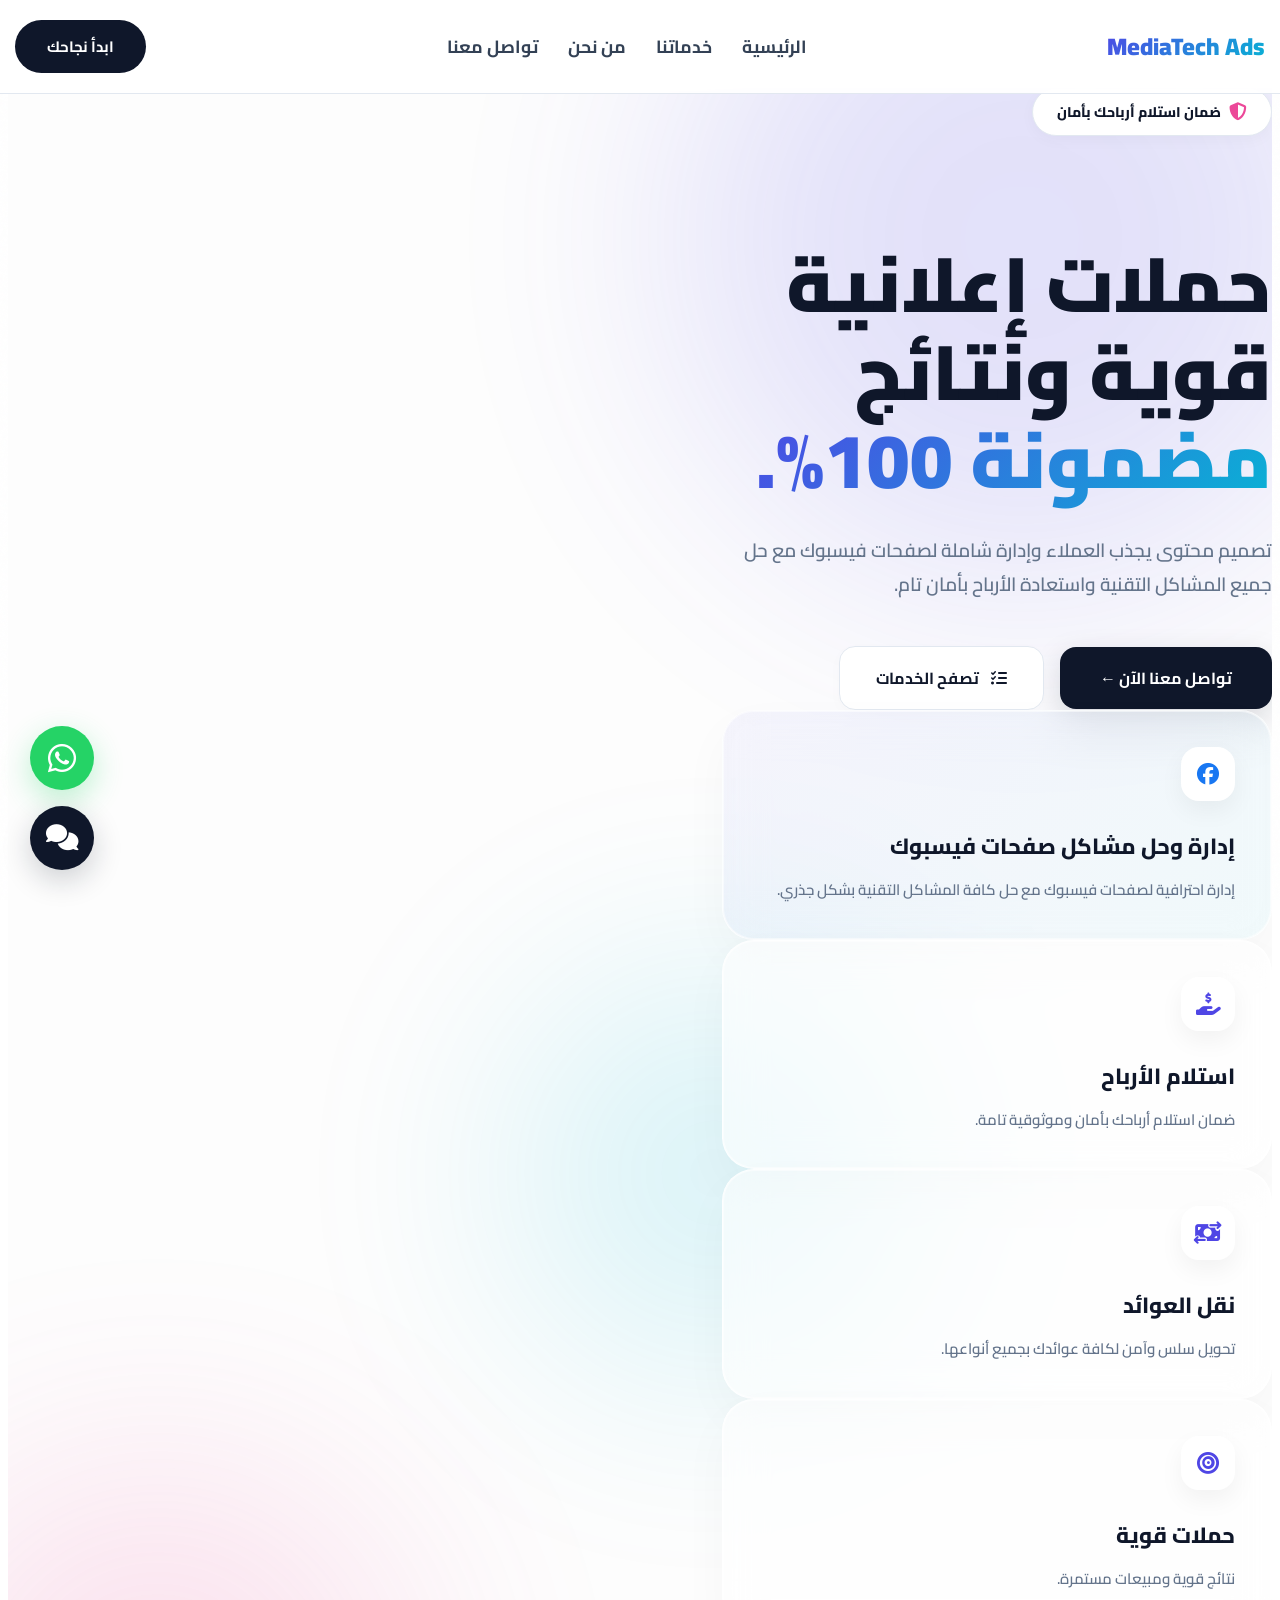
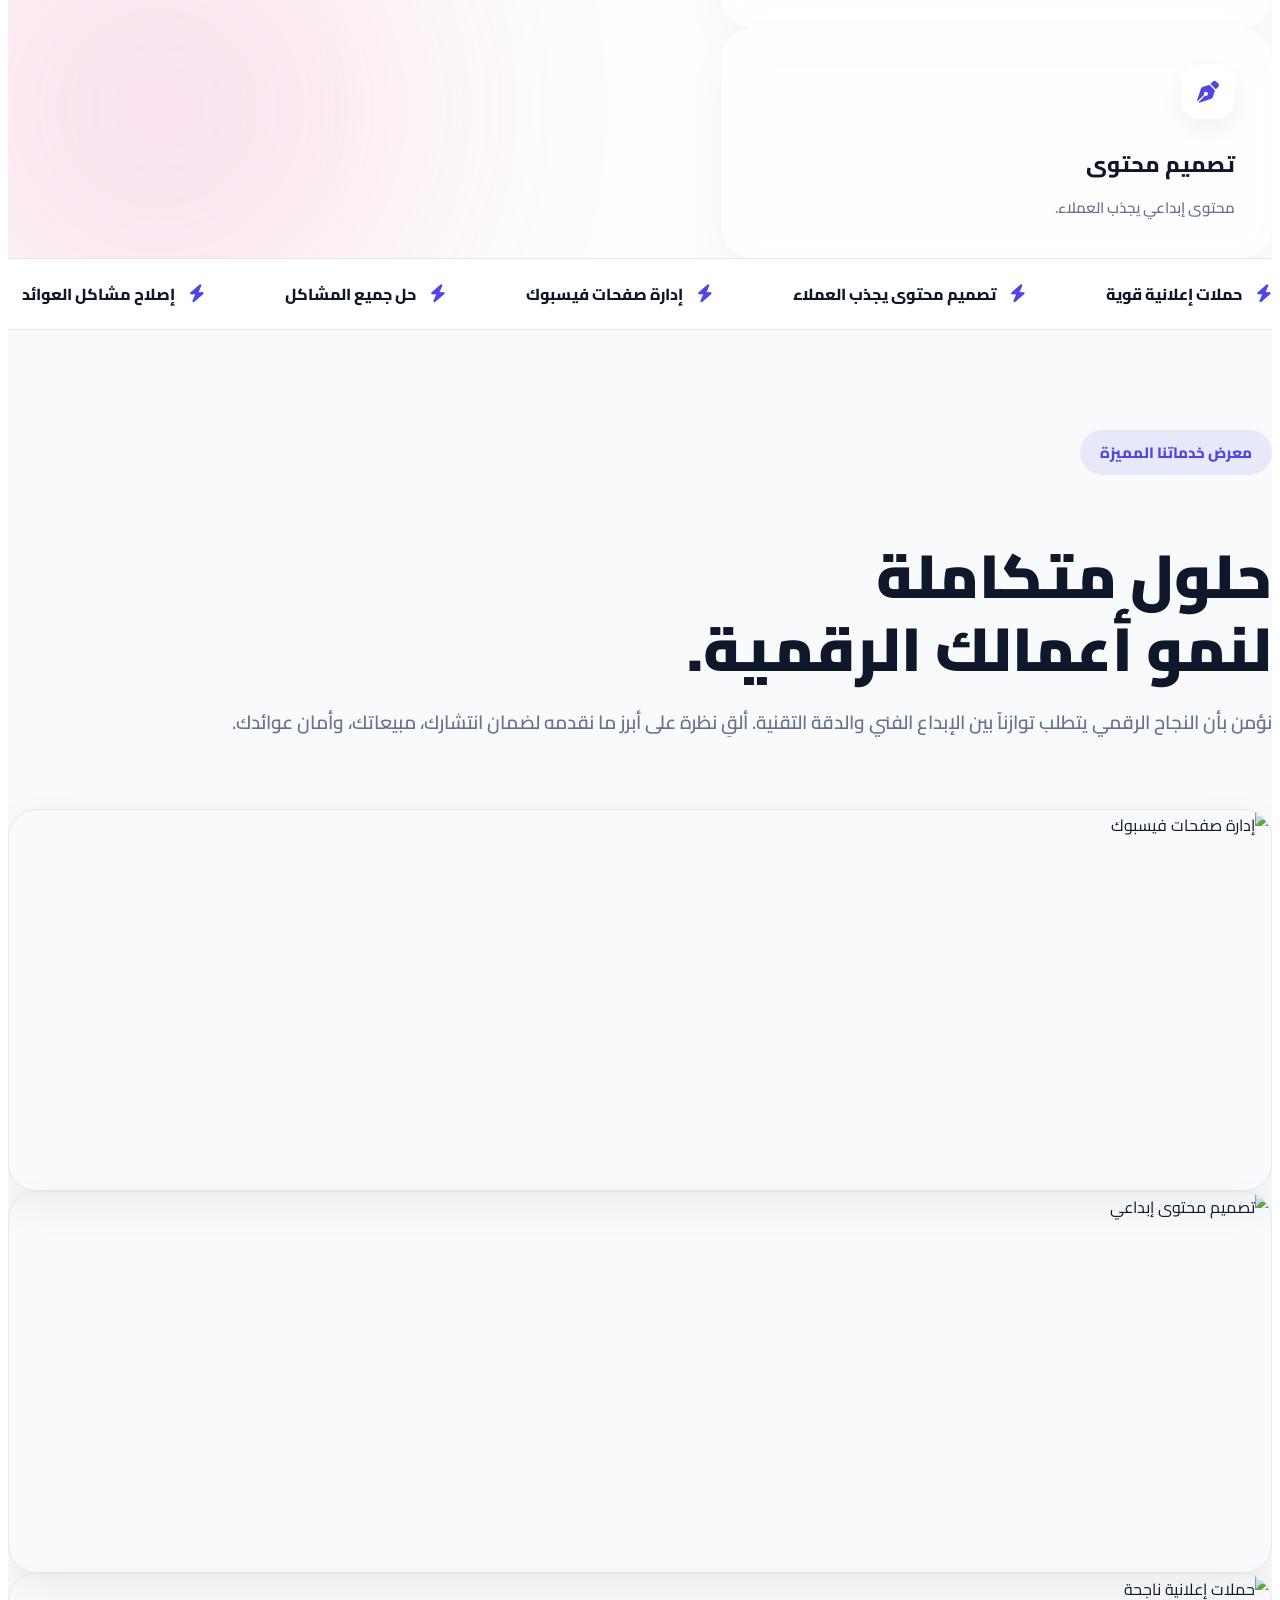
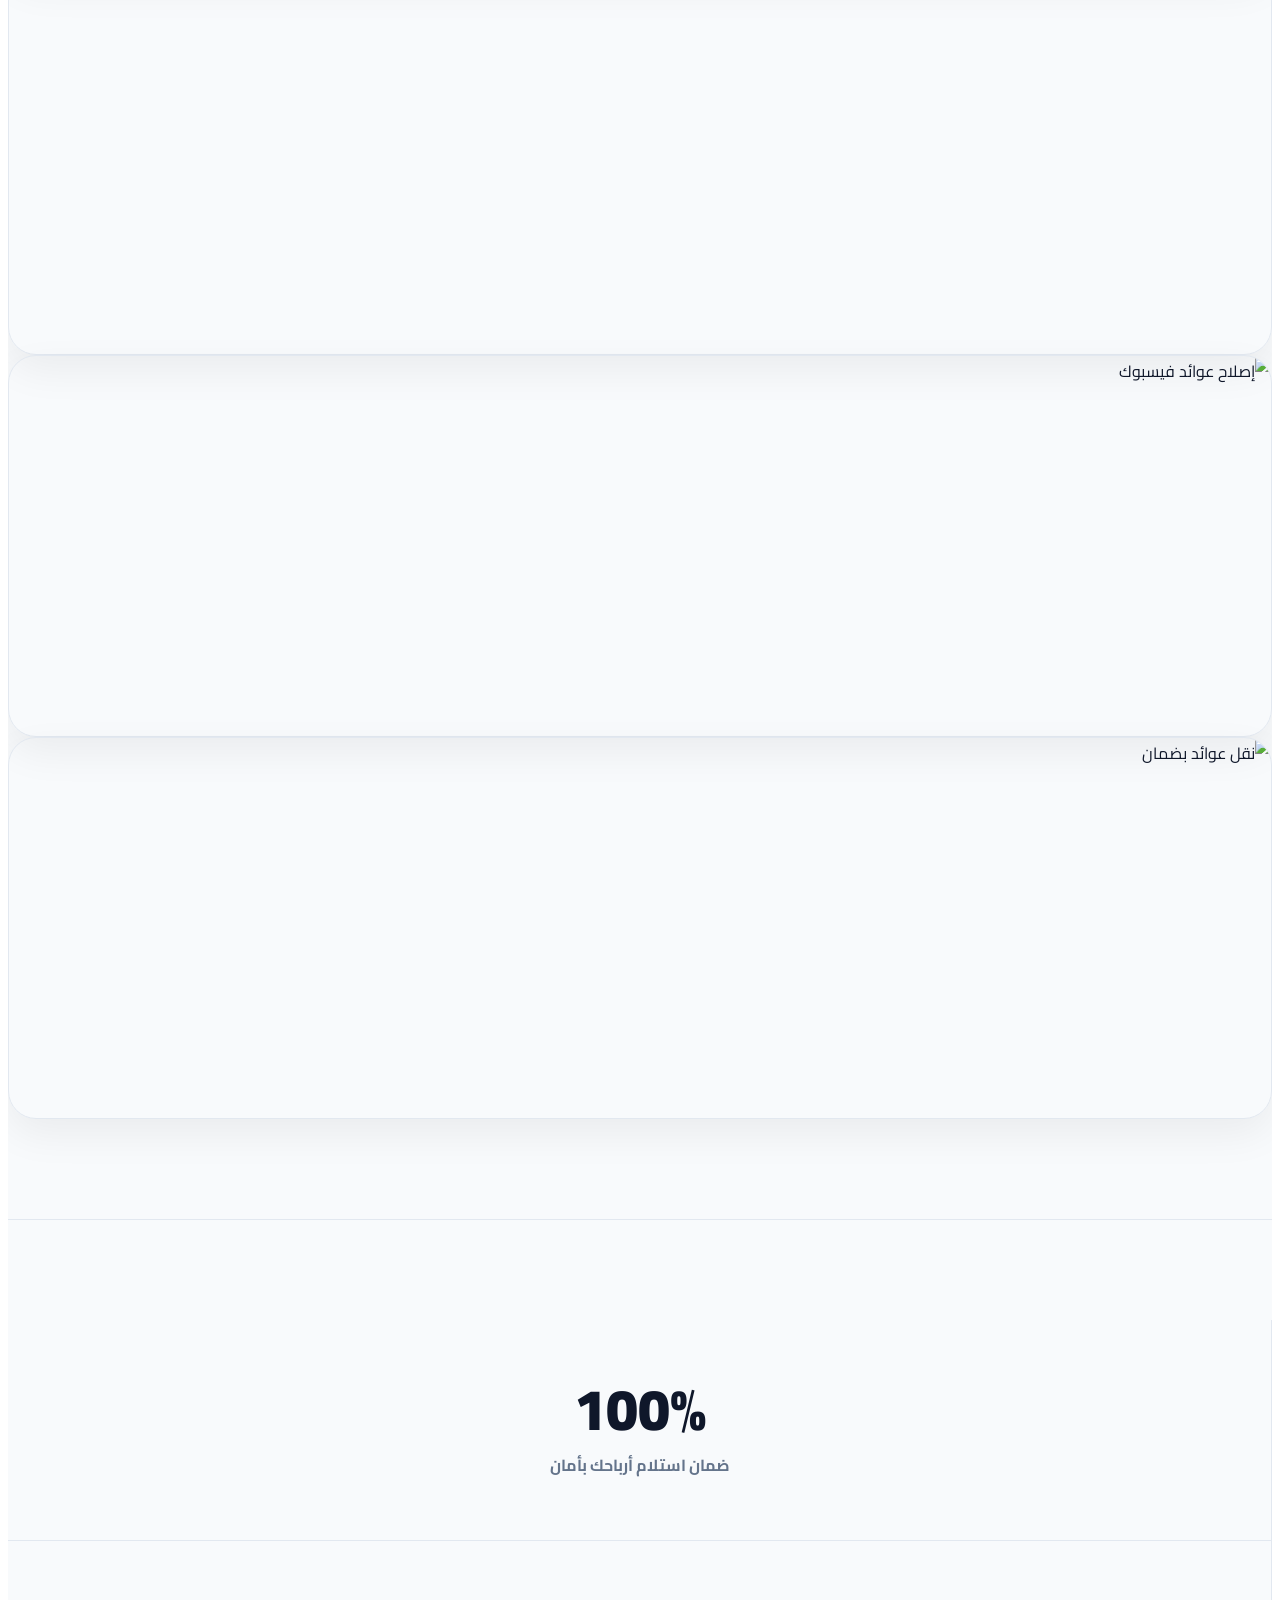
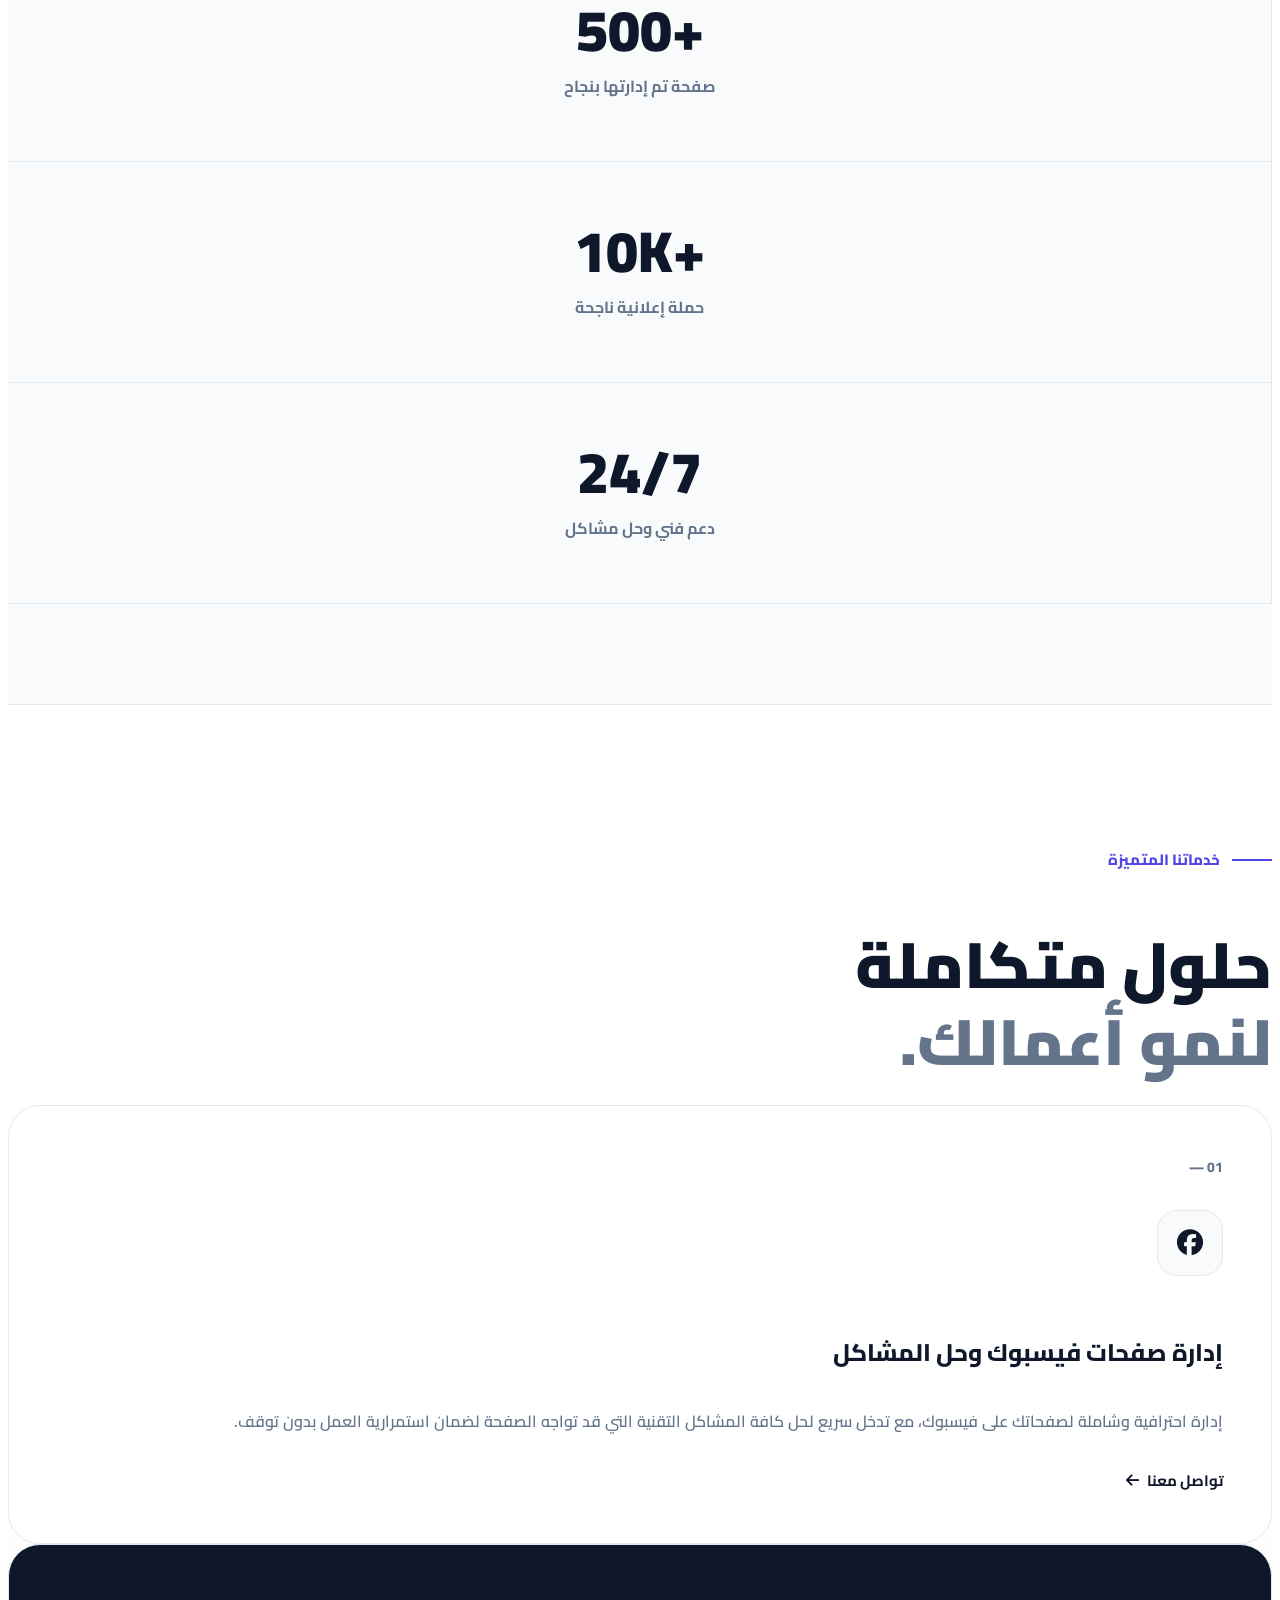
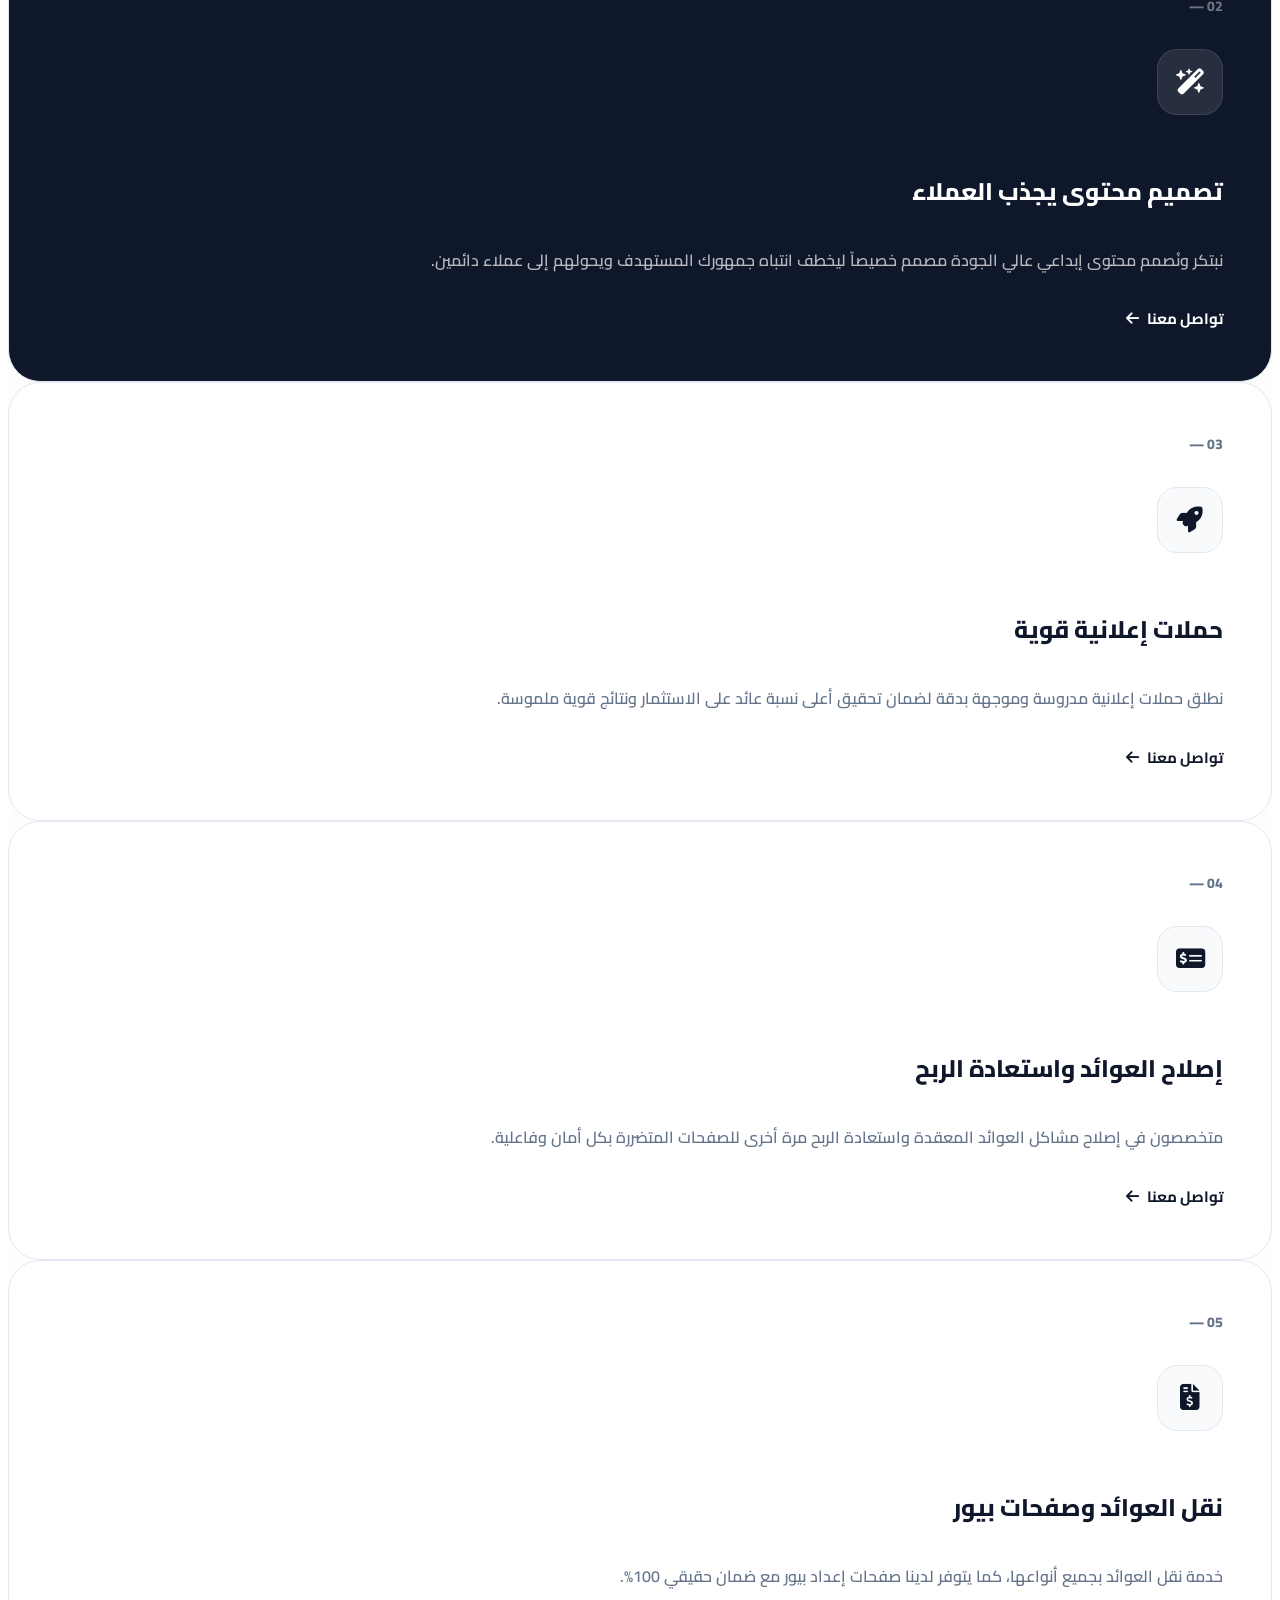
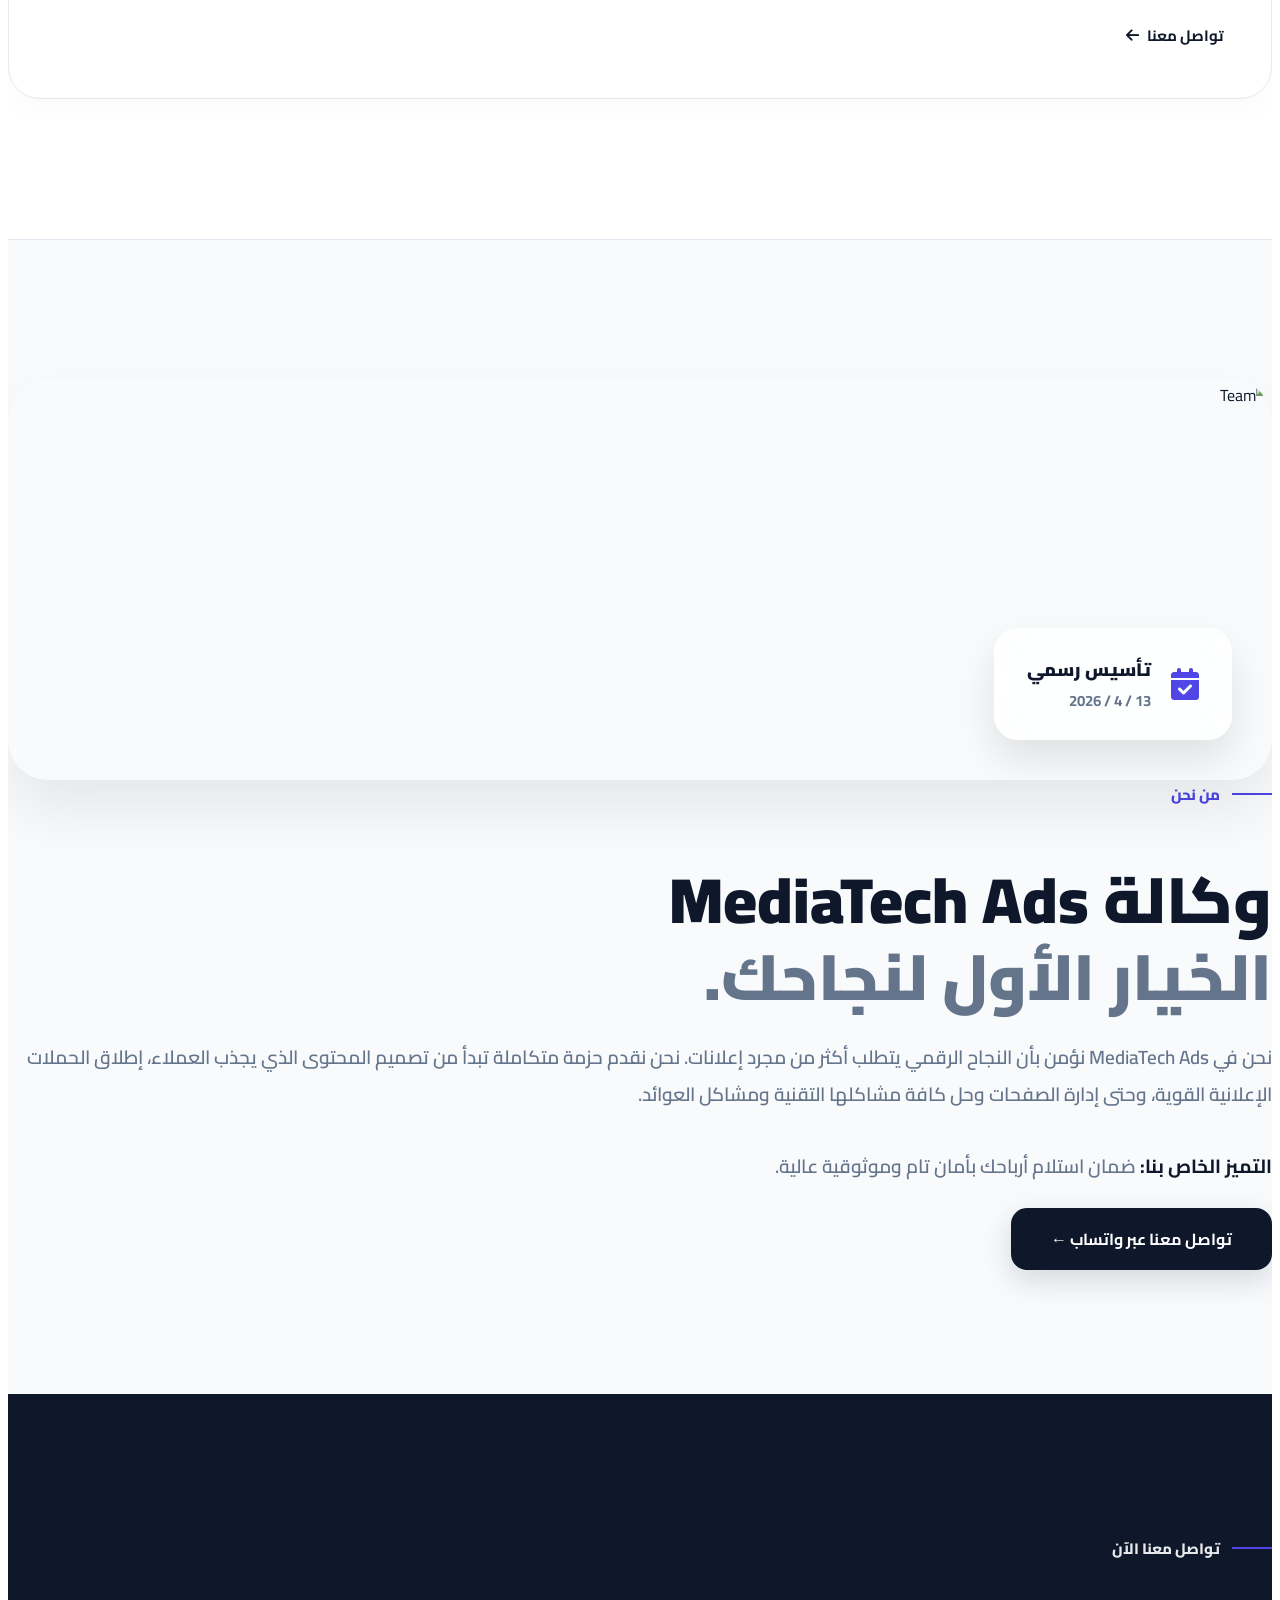
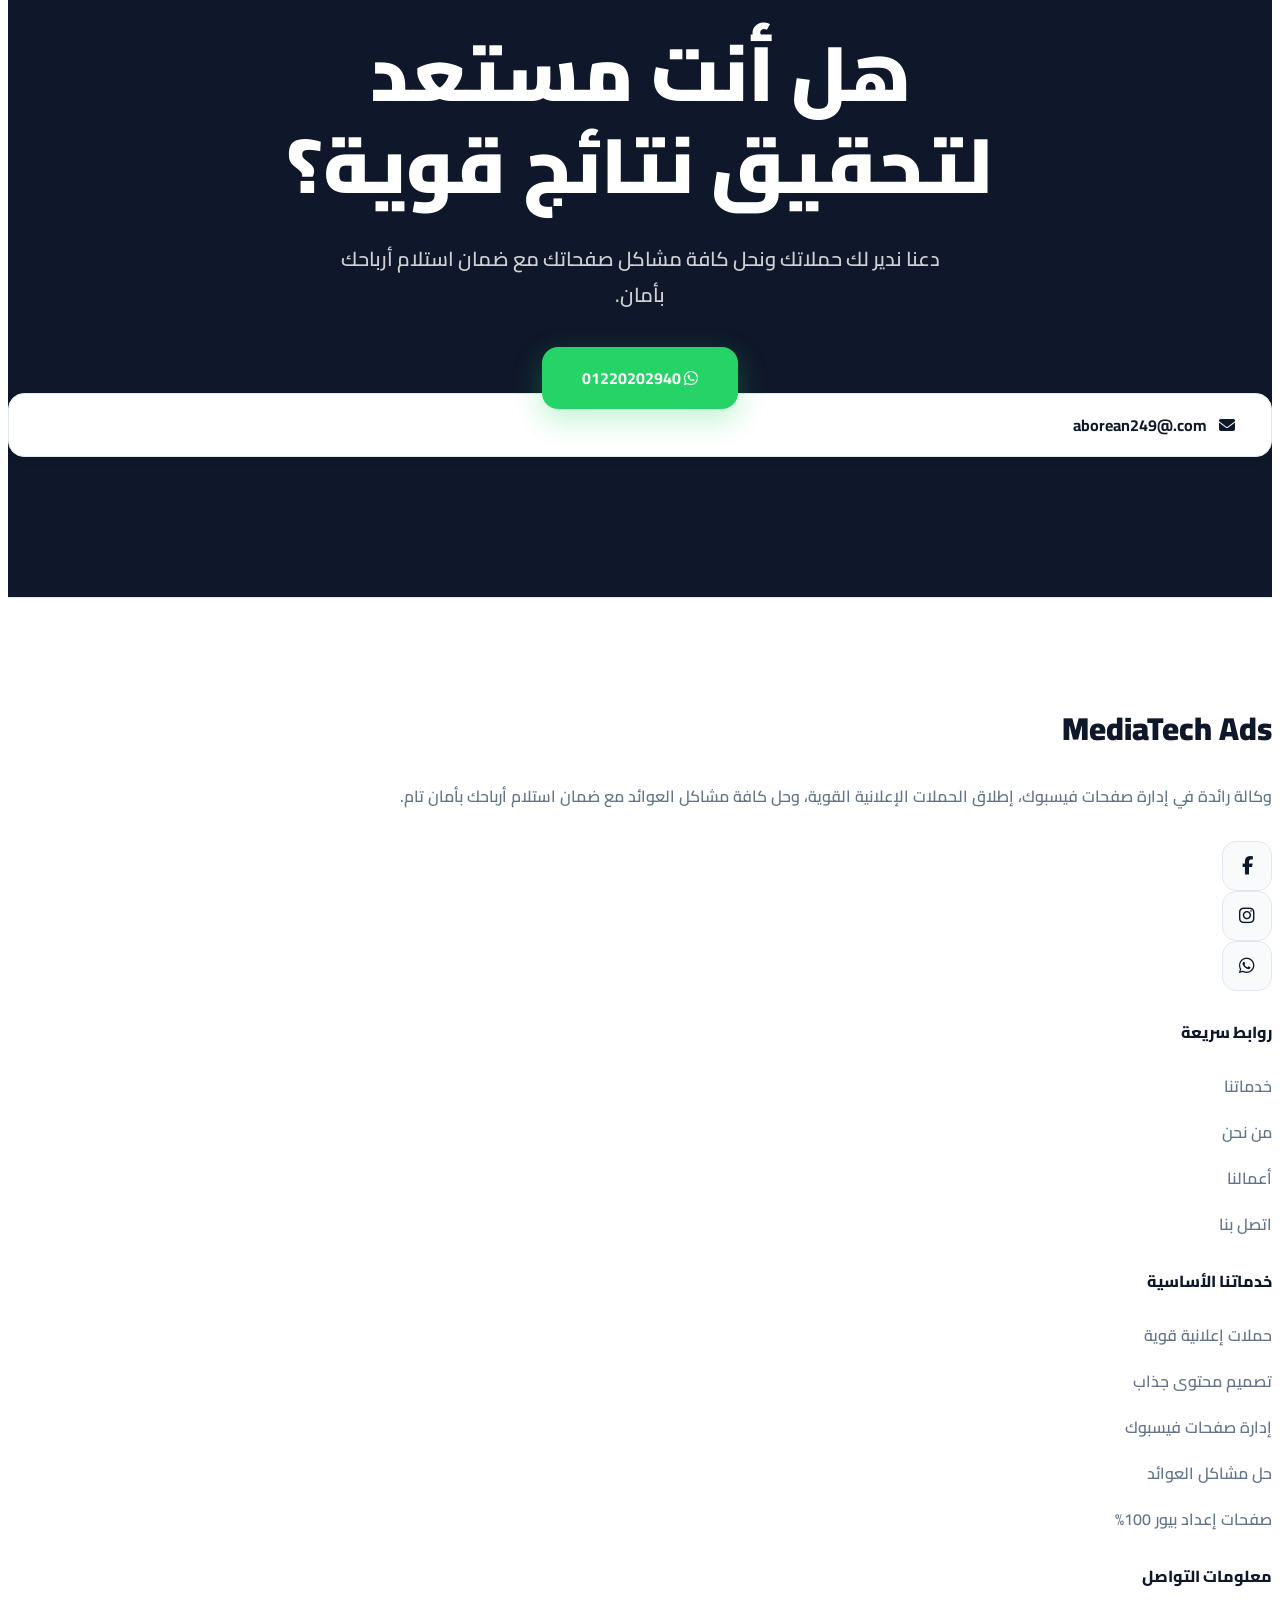
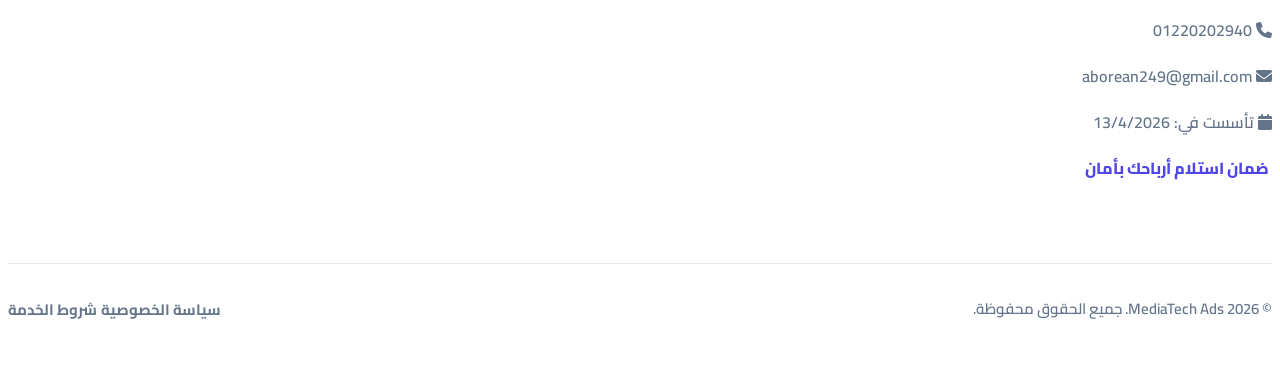
==== commit d451a1bb: "ED" ====
--- a/index.html
+++ b/index.html
@@ -21,6 +21,32 @@
 }
 input[type="text"], .chat-input {
   cursor: text !important;
+}
+@media screen and (max-width: 992px) {
+  .hero-tag {
+    margin: 5vh 0;
+  }
+  .about-badge {
+    display: none;
+  }
+  .about-img-box {
+    min-height: auto;
+  }
+  .d-flex.justify-content-center.gap-3.flex-wrap a {
+    width: 100%;
+    direction: ltr;
+    text-align: center !important;
+    justify-content: center;
+  }
+  .svc-card.fade-in.visible {
+    padding: 20px;
+  }
+  h2.cta-title {
+    font-size: xx-large;
+  }
+  section.hero {
+    padding-bottom: 5vh;
+  }
 }
 </style>
 </head>
@@ -94,9 +120,6 @@
   </div>
 </section>
 
-
-
-
 <div class="ticker-wrap">
   <div class="ticker">
     <div class="ticker-item"><i class="fa-solid fa-bolt"></i> حملات إعلانية قوية</div>
@@ -111,6 +134,199 @@
   </div>
 </div>
 
+
+<style>
+  .services-showcase {
+    padding: 100px 0;
+    background: var(--surface, #f8fafc); /* لون خلفية السطح الأساسي */
+    position: relative;
+    overflow: hidden;
+  }
+  
+  .showcase-header {
+    margin-bottom: 70px;
+
+  }
+
+  .showcase-title {
+    font-size: clamp(2.5rem, 5vw, 3.8rem);
+    font-weight: 900;
+    color: var(--text, #0f172a);
+    line-height: 1.2;
+    margin-bottom: 15px;
+  }
+
+  .showcase-desc {
+    font-size: 19px;
+    font-weight: 600;
+    color: var(--muted, #64748b);
+    line-height: 1.8;
+  }
+
+  /* تنسيق شبكة الصور المميز */
+  .svc-img-card {
+    position: relative;
+    border-radius: 28px;
+    overflow: hidden;
+    height: 380px; /* ارتفاع ثابت للبطاقات للحفاظ على التناسق */
+    box-shadow: 0 15px 40px rgba(0,0,0,0.06);
+    cursor: pointer !important;
+    transition: all 0.5s cubic-bezier(0.4, 0, 0.2, 1);
+    border: 1px solid var(--border, #e2e8f0);
+  }
+
+  /* تأثير التكبير عند تمرير الماوس */
+  .svc-img-card:hover {
+    transform: translateY(-8px) scale(1.01);
+    box-shadow: 0 25px 60px rgba(79, 70, 229, 0.12); /* توهج بلون الأكسنت */
+    border-color: var(--accent, #4f46e5);
+  }
+
+  .svc-img-card img {
+    width: 100%;
+    height: 100%;
+    object-fit: cover; /* جعل الصورة تغطي المساحة بالكامل */
+    transition: transform 0.6s cubic-bezier(0.4, 0, 0.2, 1);
+  }
+
+  .svc-img-card:hover img {
+    transform: scale(1.1); /* تكبير الصورة قليلاً */
+  }
+
+  /* تأثير التراكب (Overlay) النصي */
+  .svc-card-overlay {
+    position: absolute;
+    bottom: 0;
+    left: 0;
+    right: 0;
+    padding: 40px 30px;
+    background: linear-gradient(to top, rgba(15, 23, 42, 0.98) 0%, rgba(15, 23, 42, 0) 100%);
+    color: white;
+    transform: translateY(20px);
+    opacity: 0;
+    transition: all 0.4s ease-out;
+    display: flex;
+    flex-direction: column;
+    justify-content: flex-end;
+    height: 100%;
+  }
+
+  .svc-img-card:hover .svc-card-overlay {
+    transform: translateY(0);
+    opacity: 1;
+  }
+
+  .svc-card-icon {
+    font-size: 30px;
+    color: #ffffff; /* لون الأكسنت في التراكب */
+    margin-bottom: 15px;
+  }
+
+  .svc-card-title {
+    font-size: 24px;
+    font-weight: 800;
+    margin-bottom: 10px;
+    color: #ffffff;
+    line-height: 1.3;
+  }
+
+  .svc-card-desc {
+    font-size: 15px;
+    font-weight: 600;
+    color: rgba(255, 255, 255, 0.85);
+    line-height: 1.7;
+    margin-bottom: 0;
+  }
+
+  /* تنسيق خاص للشاشات الصغيرة */
+  @media (max-width: 991px) {
+    .svc-img-card {
+      height: 320px;
+    }
+  }
+
+  @media (max-width: 576px) {
+    .svc-img-card {
+      height: 280px;
+    }
+    .svc-card-overlay {
+      padding: 30px 20px;
+    }
+    .svc-card-title {
+      font-size: 20px;
+    }
+  }
+</style>
+
+<section class="services-showcase fade-in" id="services">
+  <div class="container" style="max-width: 1400px;">
+    
+    <div class="showcase-header">
+      <div class="section-label" style="display: inline-block; padding: 8px 20px; background: rgba(79, 70, 229, 0.1); color: #4f46e5; border-radius: 50px; font-weight: 800; margin-bottom: 15px;">معرض خدماتنا المميزة</div>
+      <h2 class="showcase-title">حلول متكاملة<br><span class="muted">لنمو أعمالك الرقمية.</span></h2>
+      <p class="showcase-desc">نؤمن بأن النجاح الرقمي يتطلب توازناً بين الإبداع الفني والدقة التقنية. ألقِ نظرة على أبرز ما نقدمه لضمان انتشارك، مبيعاتك، وأمان عوائدك.</p>
+    </div>
+
+    <div class="row g-4 align-items-center">
+      
+      <div class="col-lg-4 col-md-6">
+        <div class="svc-img-card">
+          <img src="https://images.unsplash.com/photo-1552664730-d307ca884978?q=80&w=800&auto=format&fit=crop" alt="إدارة صفحات فيسبوك">
+          <div class="svc-card-overlay">
+            <i class="fa-brands fa-facebook svc-card-icon" style="color:#1877F2;"></i>
+            <h4 class="svc-card-title">إدارة صفحات فيسبوك وحل المشاكل</h4>
+            <p class="svc-card-desc">إدارة احترافية شاملة لصفحاتك، مع تدخل سريع لحل كافة المشاكل التقنية لضمان استمرارية العمل.</p>
+          </div>
+        </div>
+      </div>
+
+      <div class="col-lg-4 col-md-6">
+        <div class="svc-img-card">
+          <img src="https://images.unsplash.com/photo-1574717024653-61fd2cf4d44d?q=80&w=800&auto=format&fit=crop" alt="تصميم محتوى إبداعي">
+          <div class="svc-card-overlay">
+            <i class="fa-solid fa-wand-magic-sparkles svc-card-icon" style="color:#60a5fa;"></i>
+            <h4 class="svc-card-title">تصميم محتوى يجذب العملاء</h4>
+            <p class="svc-card-desc">نبتكر محتوى إبداعي عالي الجودة يخطف انتباه جمهورك ويحولهم إلى عملاء دائمين.</p>
+          </div>
+        </div>
+      </div>
+
+      <div class="col-lg-4 col-md-6">
+        <div class="svc-img-card">
+          <img src="https://images.unsplash.com/photo-1460925895917-afdab827c52f?q=80&w=800&auto=format&fit=crop" alt="حملات إعلانية ناجحة">
+          <div class="svc-card-overlay">
+            <i class="fa-solid fa-rocket svc-card-icon" style="color:#25d366;"></i>
+            <h4 class="svc-card-title">حملات إعلانية قوية</h4>
+            <p class="svc-card-desc">نطلق حملات مدروسة وموجهة بدقة لضمان تحقيق أعلى نسبة عائد على الاستثمار ومبيعات مستمرة.</p>
+          </div>
+        </div>
+      </div>
+
+      <div class="col-lg-6 col-md-6">
+        <div class="svc-img-card">
+          <img src="https://images.unsplash.com/photo-1553729459-efe14ef6055d?q=80&w=1200&auto=format&fit=crop" alt="إصلاح عوائد فيسبوك">
+          <div class="svc-card-overlay">
+            <i class="fa-solid fa-money-check-dollar svc-card-icon" style="color:#f59e0b;"></i>
+            <h4 class="svc-card-title">إصلاح العوائد واستعادة الربح</h4>
+            <p class="svc-card-desc">متخصصون في حل مشاكل العوائد المعقدة واستعادة الربح مرة أخرى للصفحات المتضررة بكل أمان وفاعلية.</p>
+          </div>
+        </div>
+      </div>
+
+      <div class="col-lg-6 col-md-12">
+        <div class="svc-img-card">
+          <img src="https://images.unsplash.com/photo-1519389950473-47ba0277781c?q=80&w=1200&auto=format&fit=crop" alt="نقل عوائد بضمان">
+          <div class="svc-card-overlay">
+            <i class="fa-solid fa-file-invoice-dollar svc-card-icon" style="color:#ffffff;"></i>
+            <h4 class="svc-card-title">نقل العوائد وصفحات بيور</h4>
+            <p class="svc-card-desc">خدمة نقل العوائد بجميع أنواعها بأمان تام، مع توفر صفحات إعداد بيور 100% بضمان حقيقي.</p>
+          </div>
+        </div>
+      </div>
+
+    </div>
+  </div>
+</section>
 <div class="stats-section">
   <div class="container-fluid p-0">
     <div class="row g-0">
@@ -199,11 +415,6 @@
     </div>
   </div>
 </section>
-
-
-
-
-
 
 <section class="section" id="about" style="background:var(--surface);border-top:1px solid var(--border);">
   <div class="container" style="max-width:1400px;">
@@ -247,7 +458,7 @@
 
 <div id="footer"></div>
 
-<a href="https://wa.me/201220202940" class="whatsapp-float" target="_blank" title="تواصل معنا عبر واتساب">
+<a id="whatsappBtn" href="https://wa.me/201220202940" class="whatsapp-float" target="_blank" title="تواصل معنا عبر واتساب">
   <i class="fa-brands fa-whatsapp"></i>
   <span class="whatsapp-tooltip">تواصل معنا الآن</span>
 </a>
@@ -302,11 +513,13 @@
   chatOpen = !chatOpen;
   document.getElementById('chatWindow').classList.toggle('open', chatOpen);
   document.getElementById('chatIcon').className = chatOpen ? 'fa-solid fa-xmark' : 'fa-solid fa-comments';
+  document.getElementById('whatsappBtn').style.display = chatOpen ? 'none' : '';
 }
 function closeChat() {
   chatOpen = false;
   document.getElementById('chatWindow').classList.remove('open');
   document.getElementById('chatIcon').className = 'fa-solid fa-comments';
+  document.getElementById('whatsappBtn').style.display = '';
 }
 document.getElementById('chatToggle').addEventListener('click', toggleChat);
 const botReplies = {
@@ -366,40 +579,5 @@
 }
 </script>
 
-<style>
-    @media screen and (max-width: 992px) {
-.hero-tag {
-    margin: 5vh 0;
-}
-
-
-.about-badge {
-    display: none;
-}
-
-.about-img-box {min-height: auto;}
-
-.d-flex.justify-content-center.gap-3.flex-wrap a {
-    width: 100%;
-    direction: ltr;
-    text-align: center !important;
-    justify-content: center;
-}
-
-.svc-card.fade-in.visible {
-    padding: 20px;
-}
-
-
-h2.cta-title {
-    font-size: xx-large;
-}
-
-section.hero {
-    padding-bottom: 5vh;
-}
-        
-    }
-</style>
 </body>
 </html>
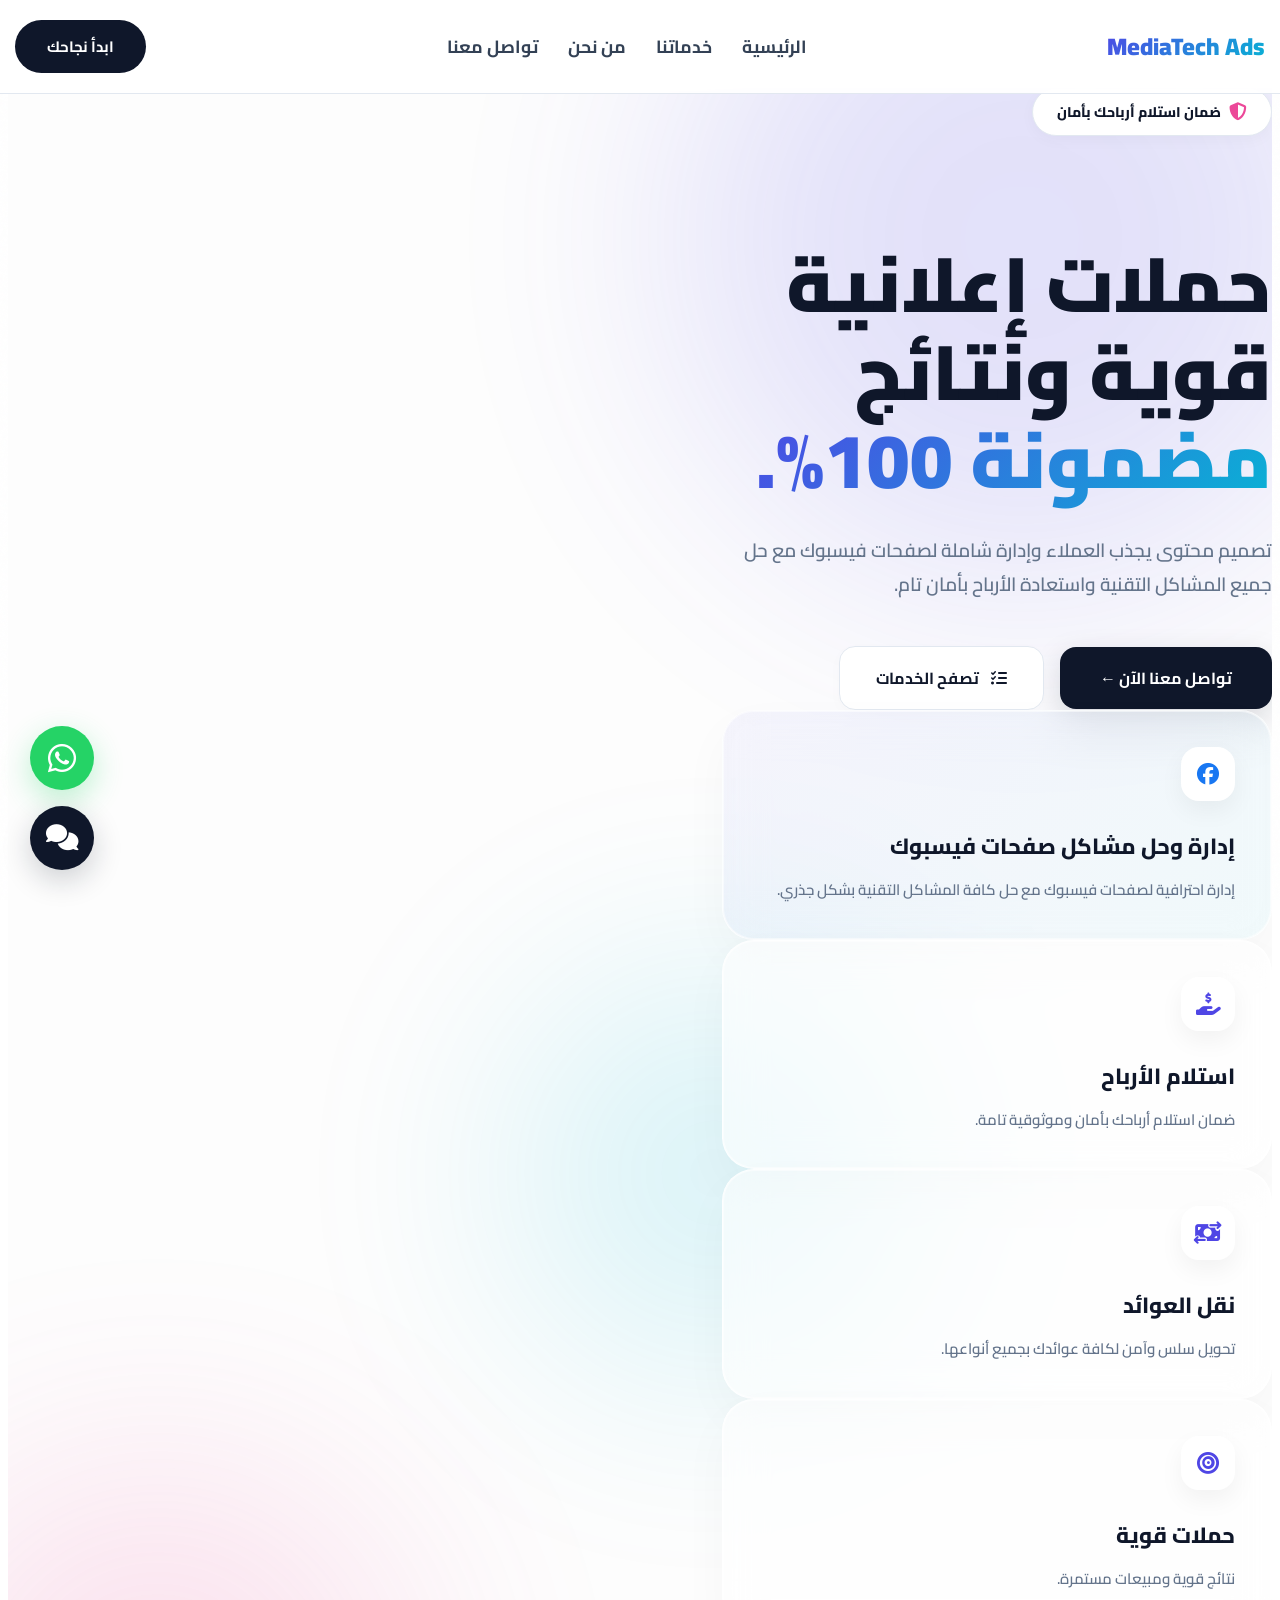
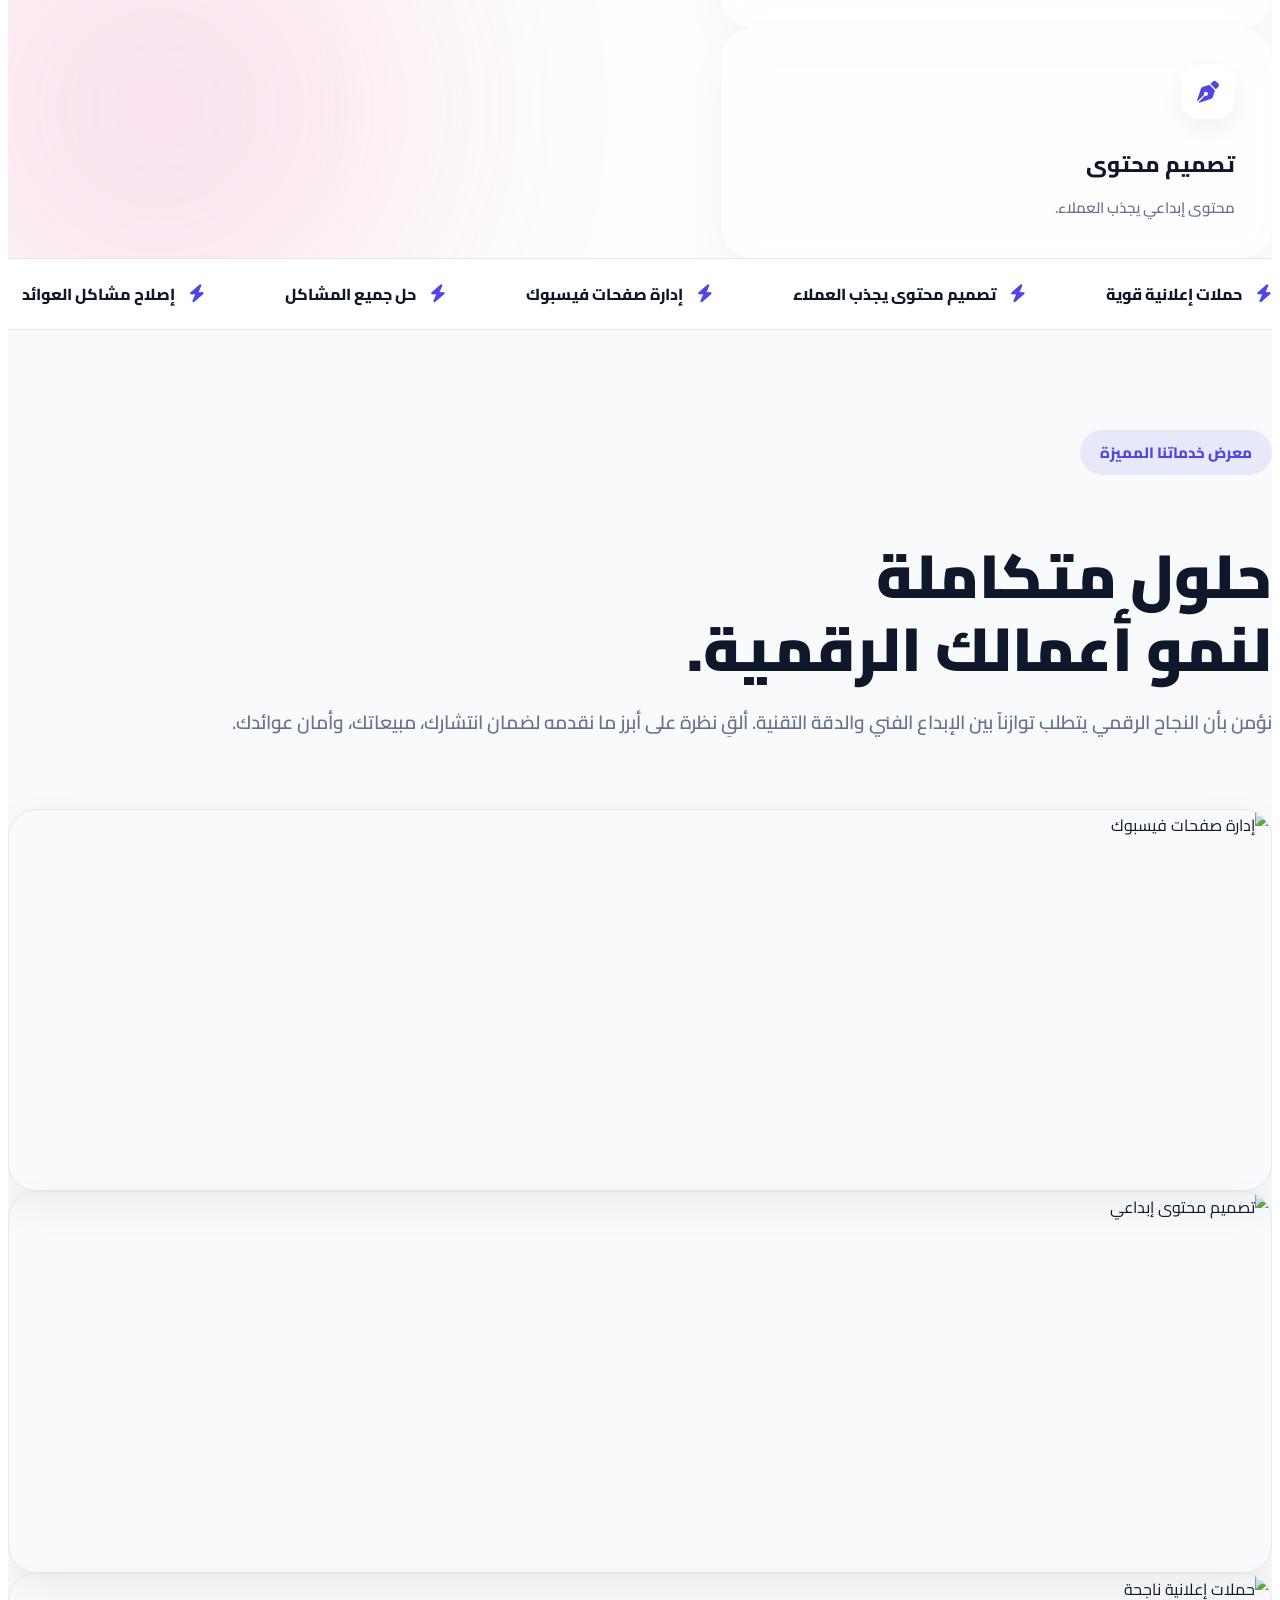
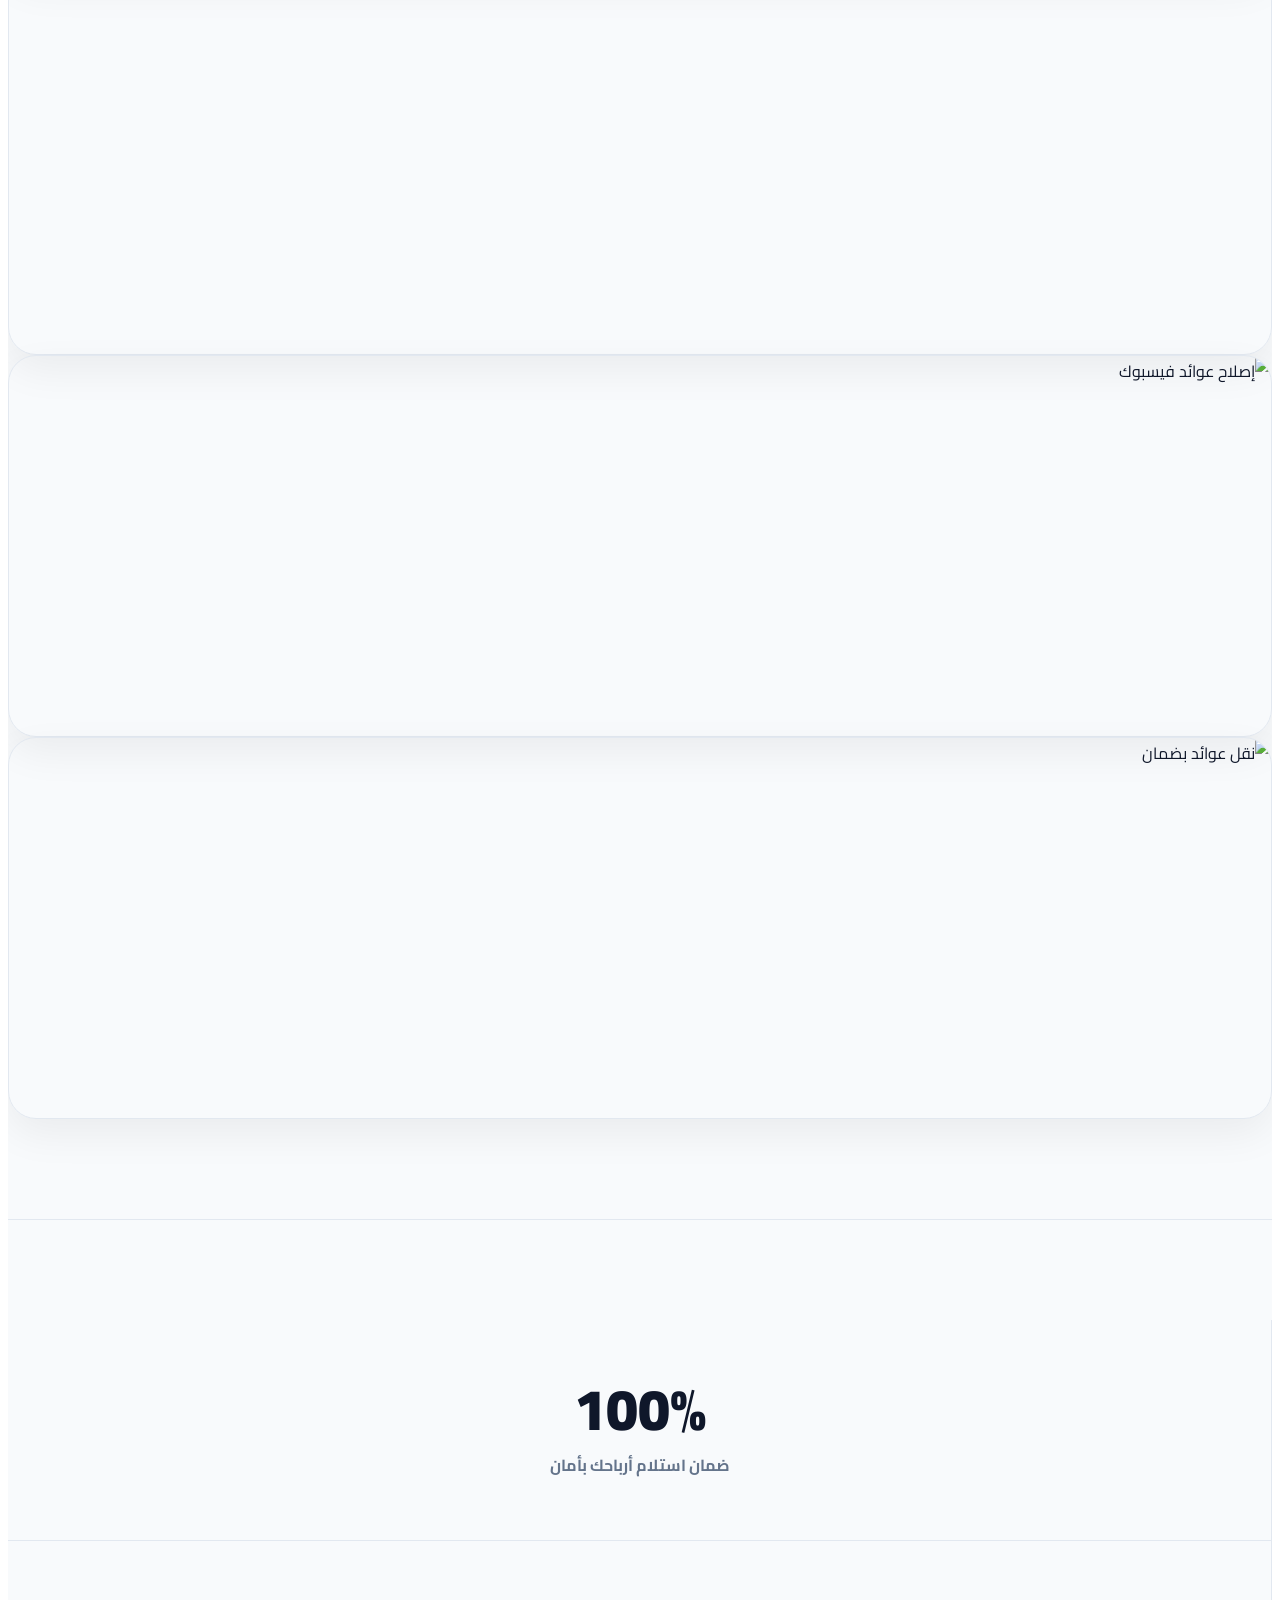
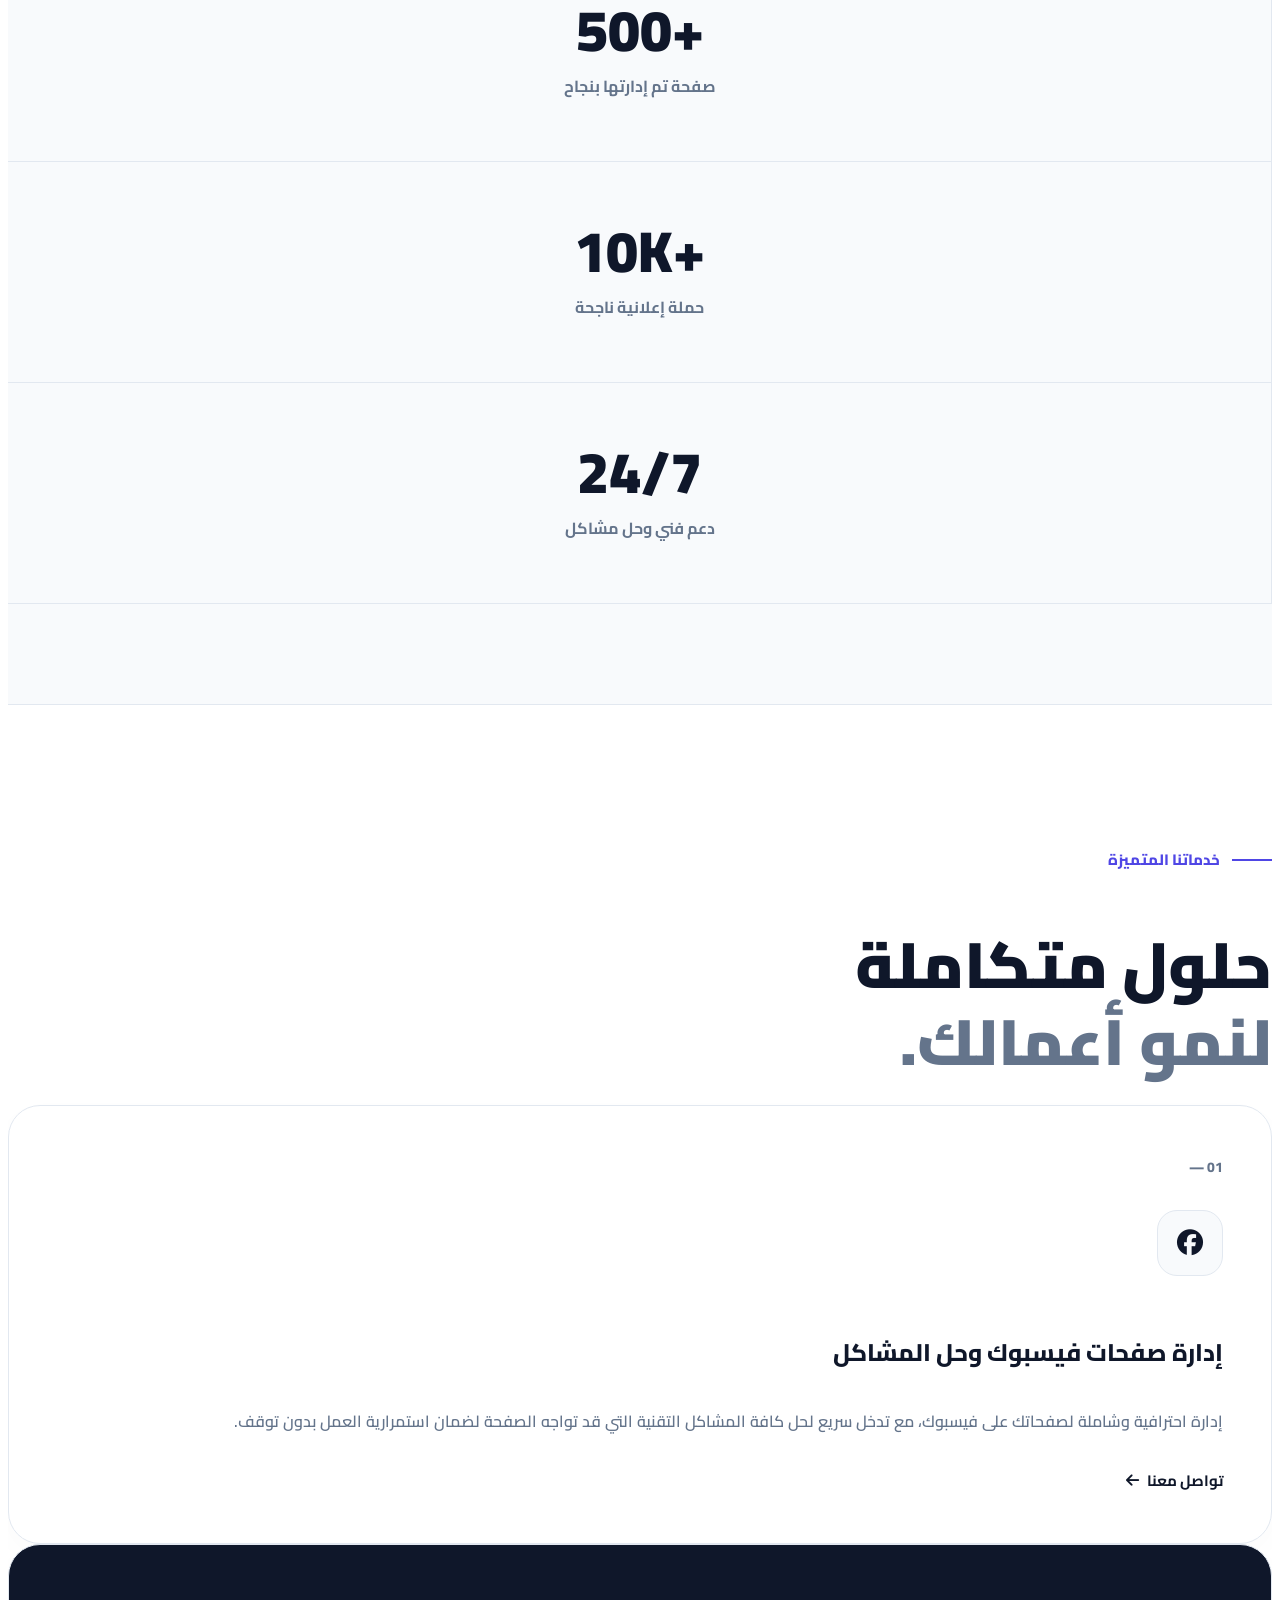
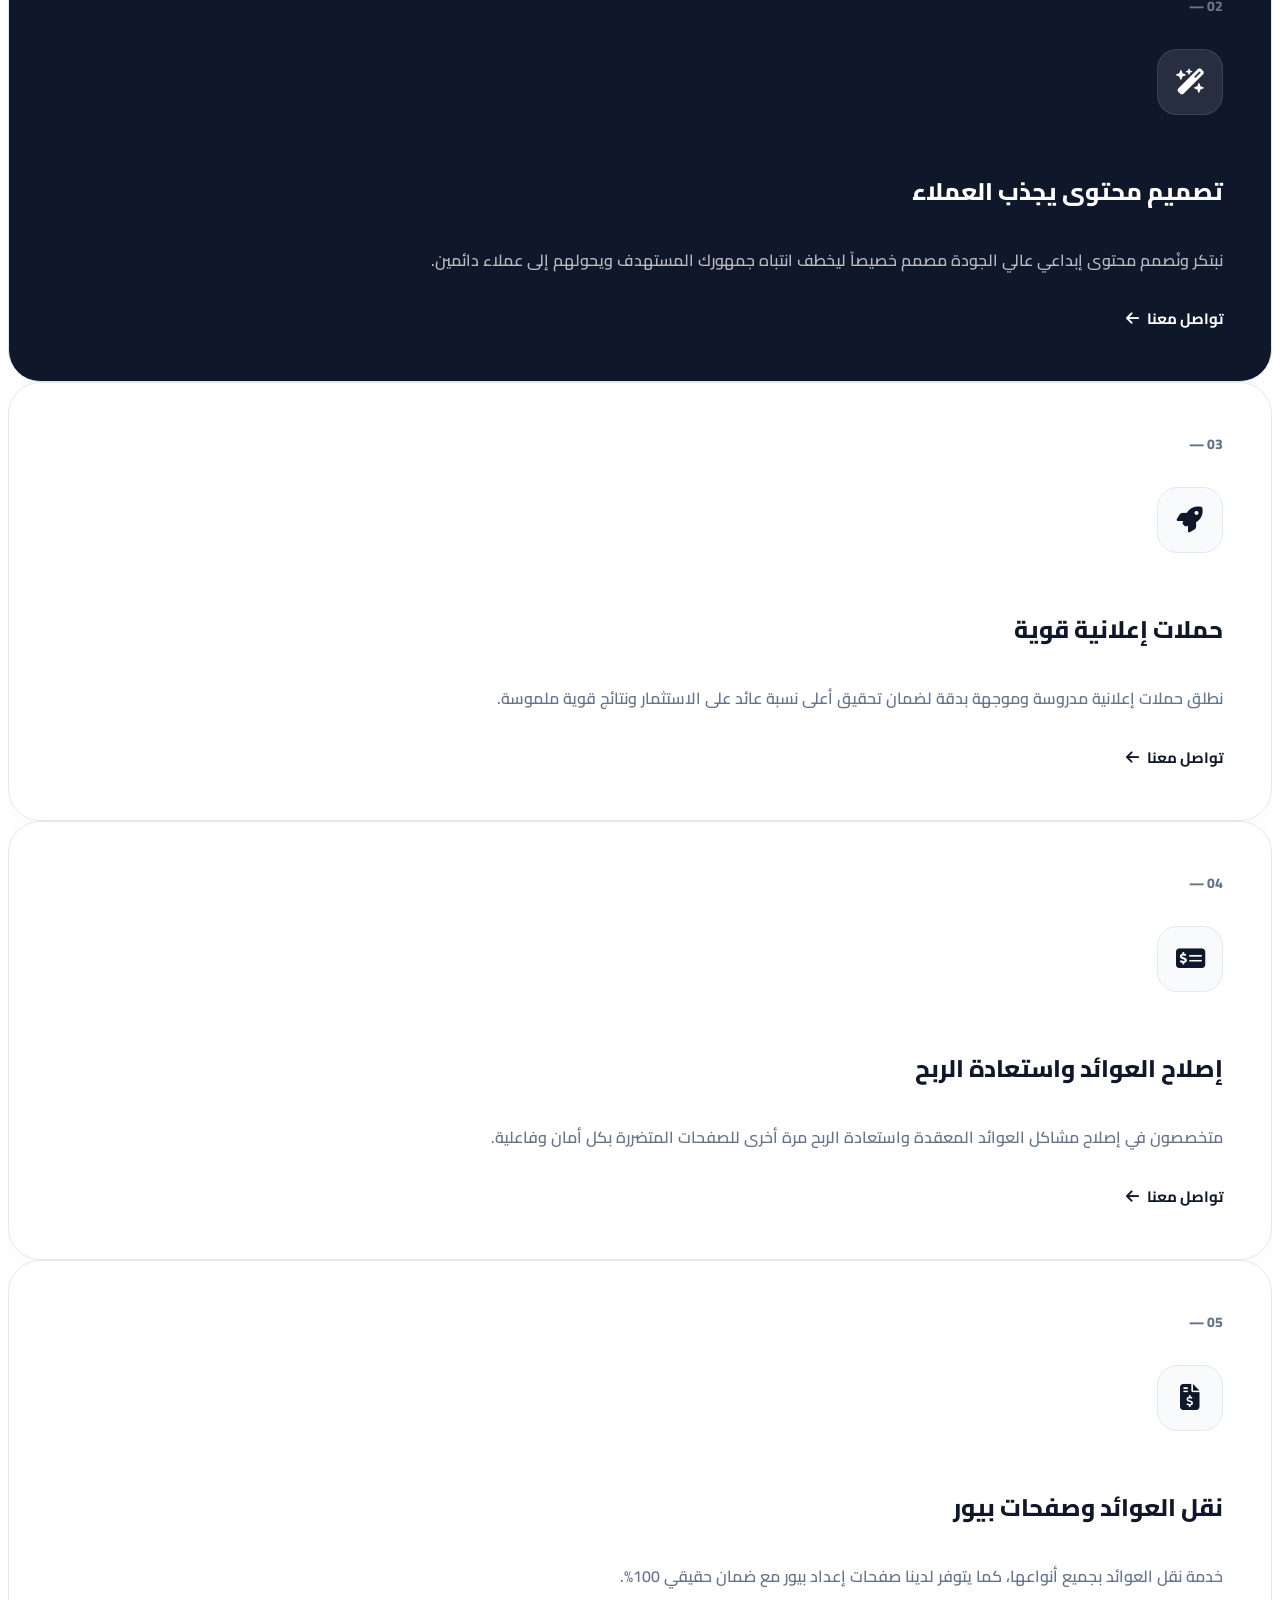
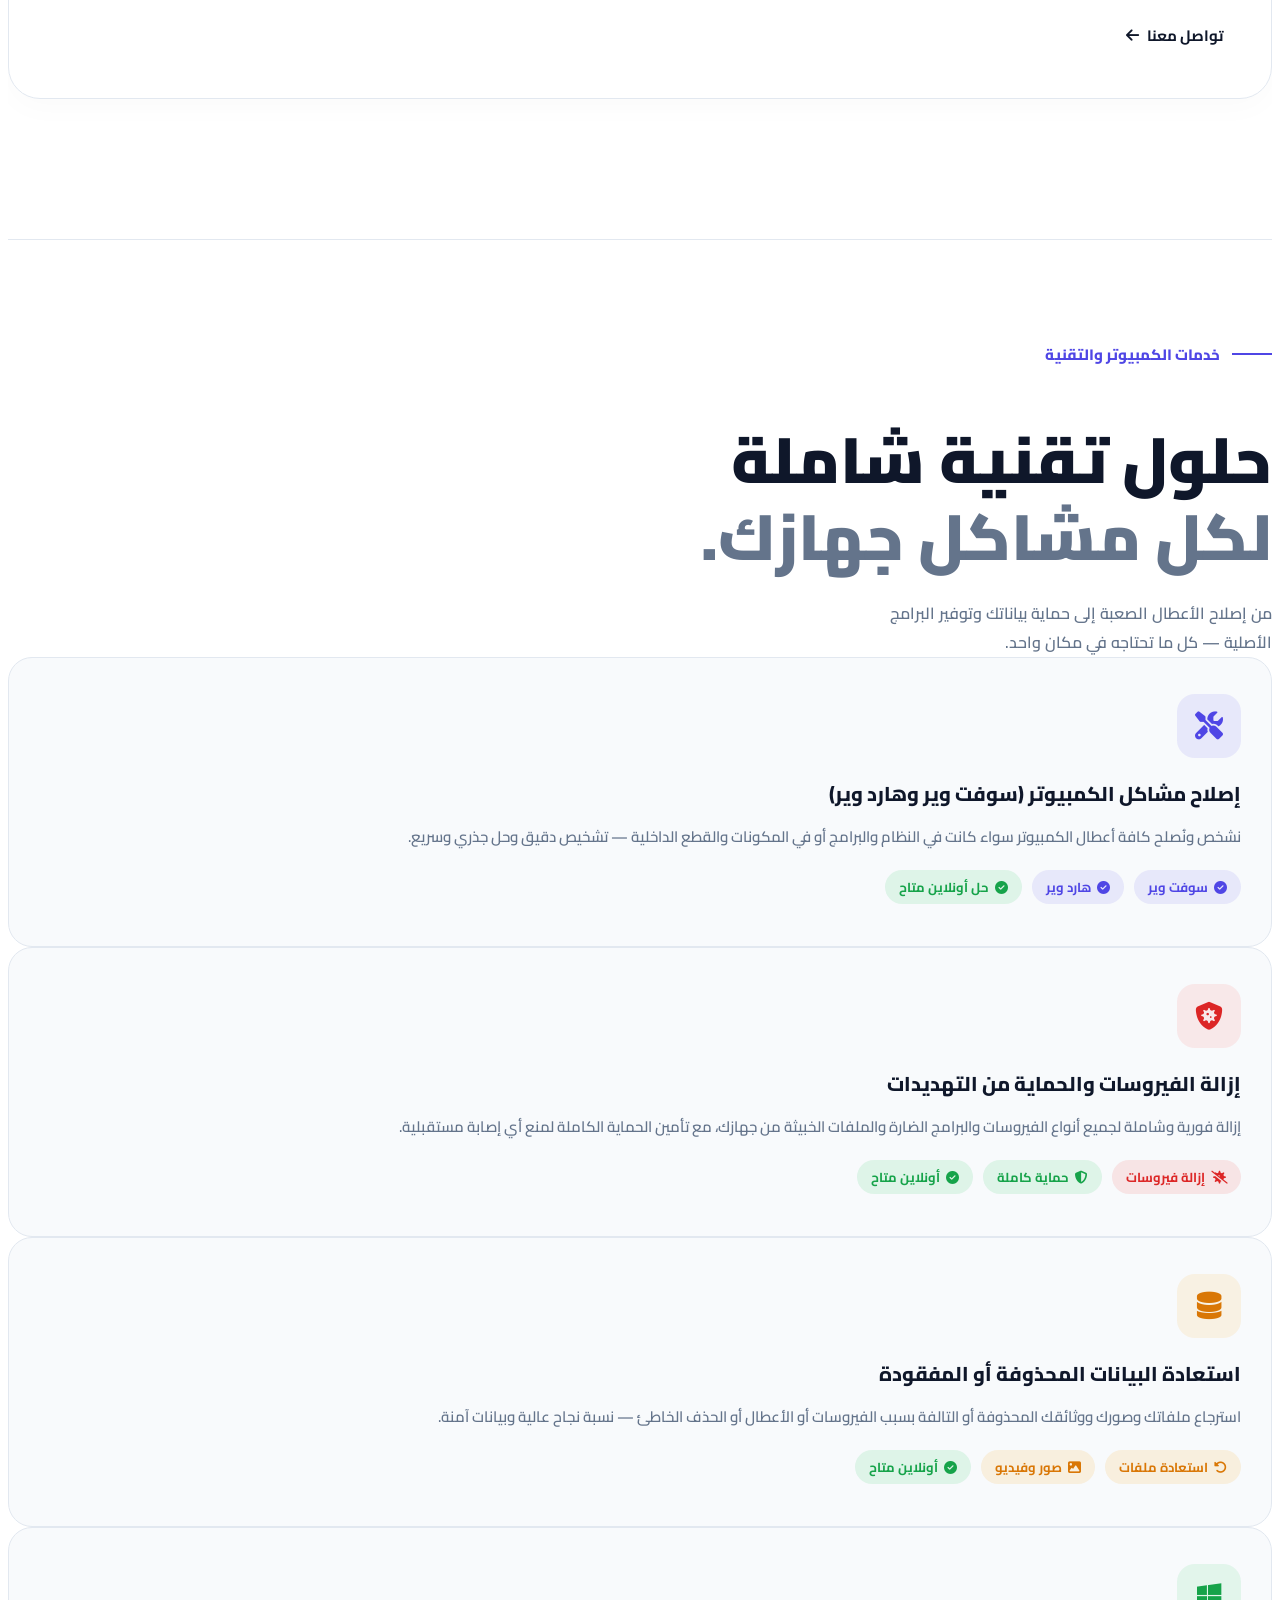
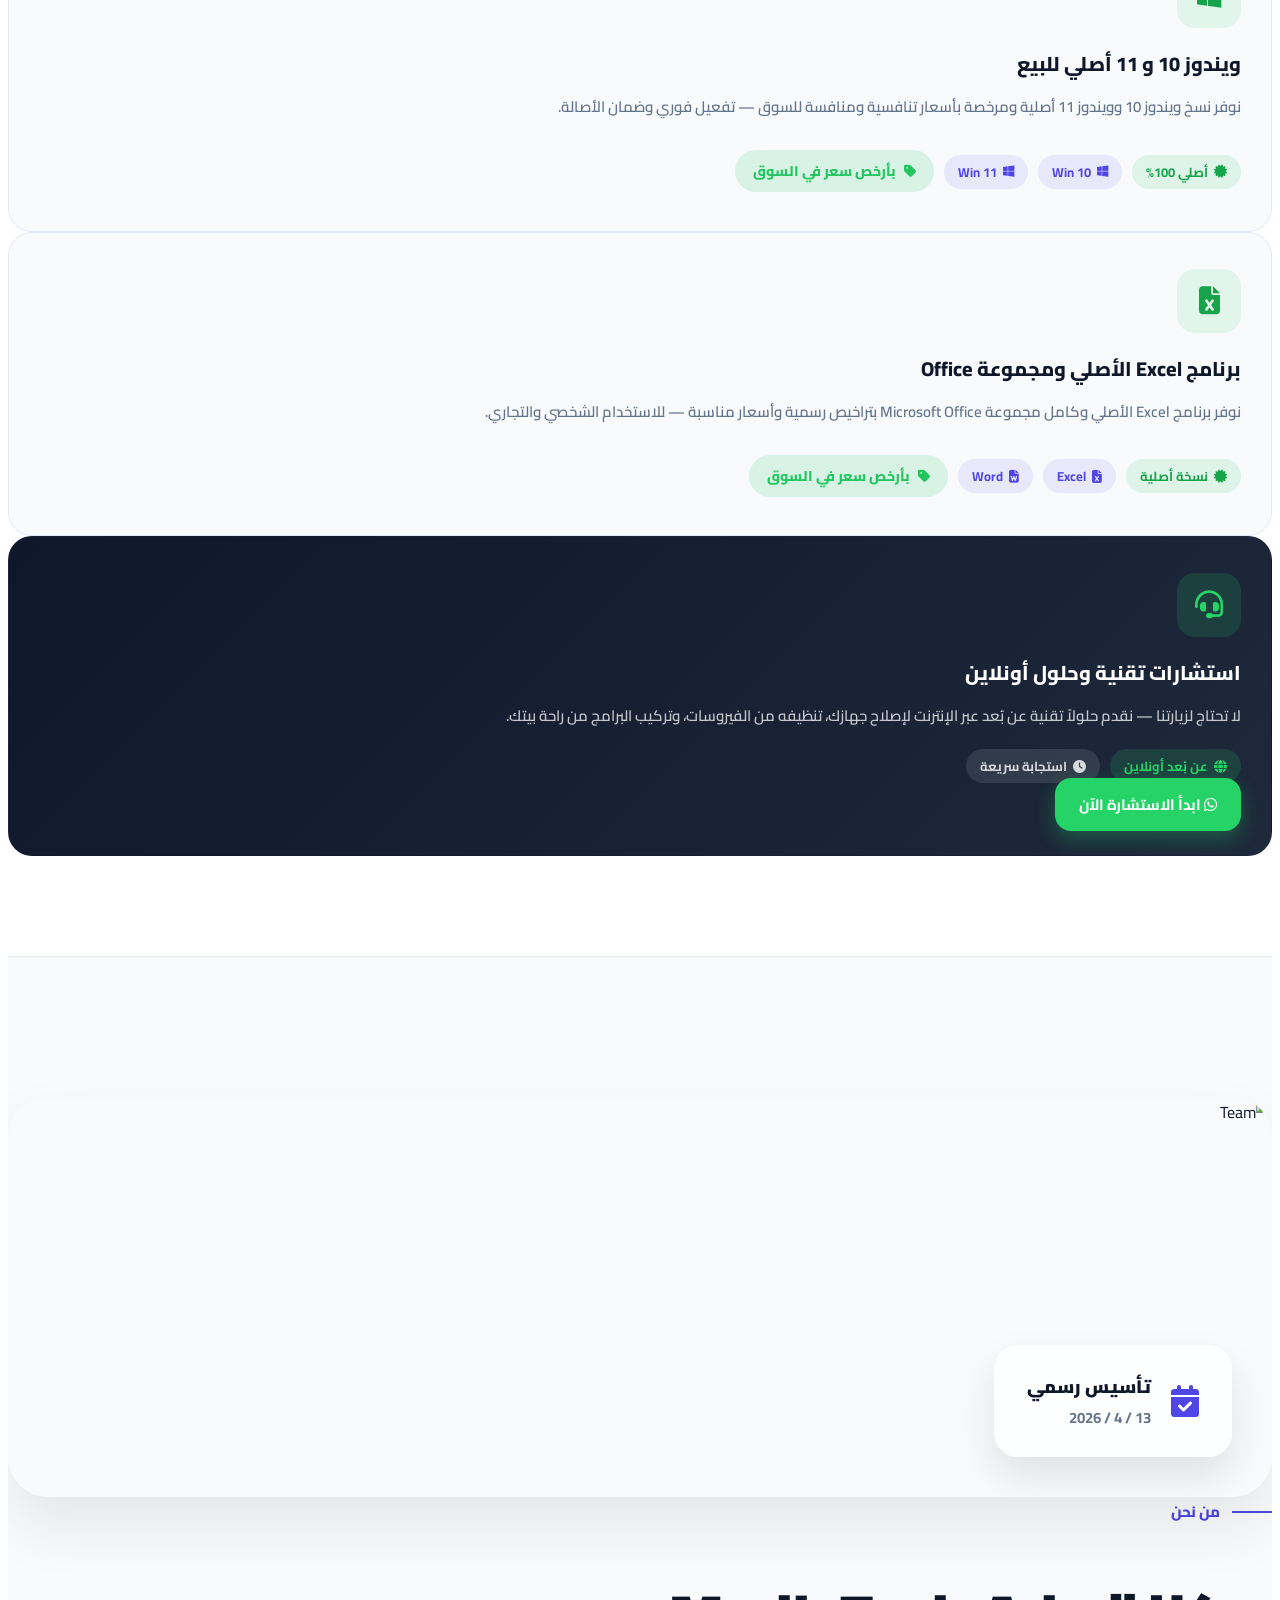
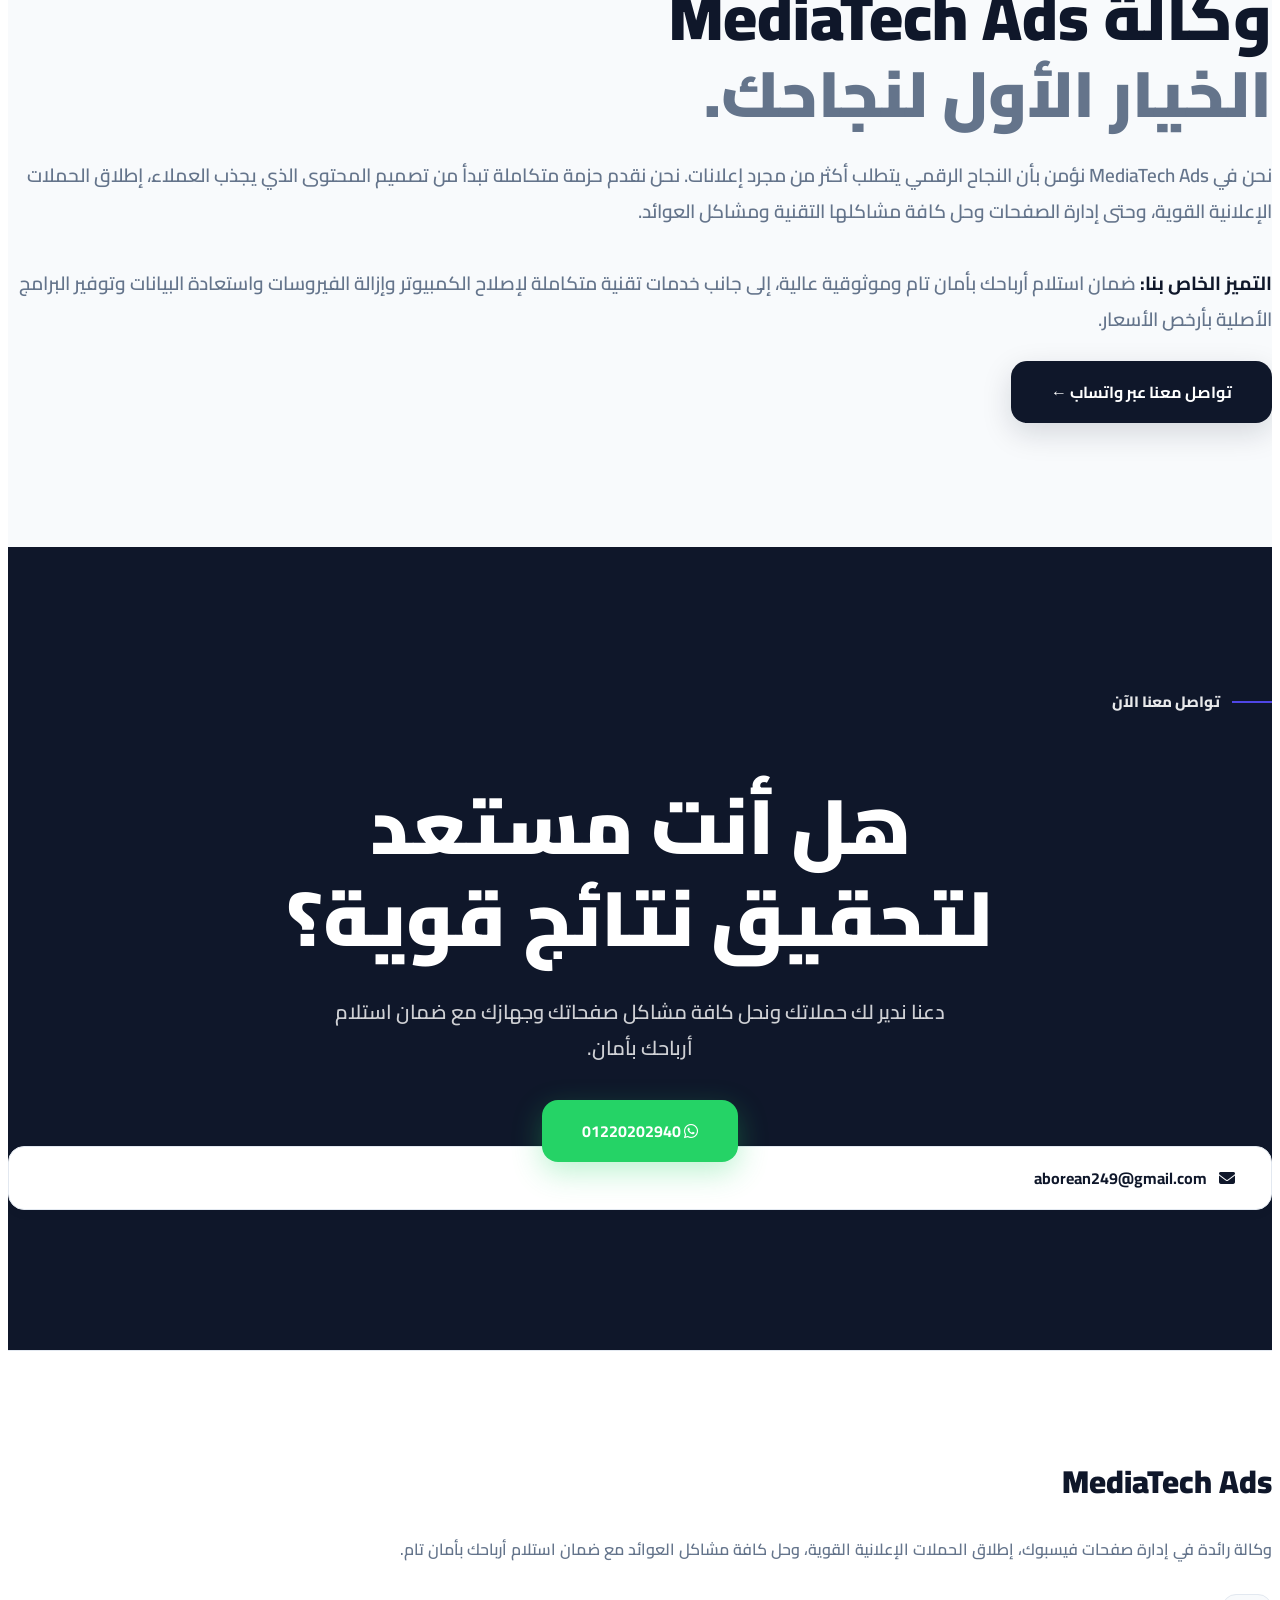
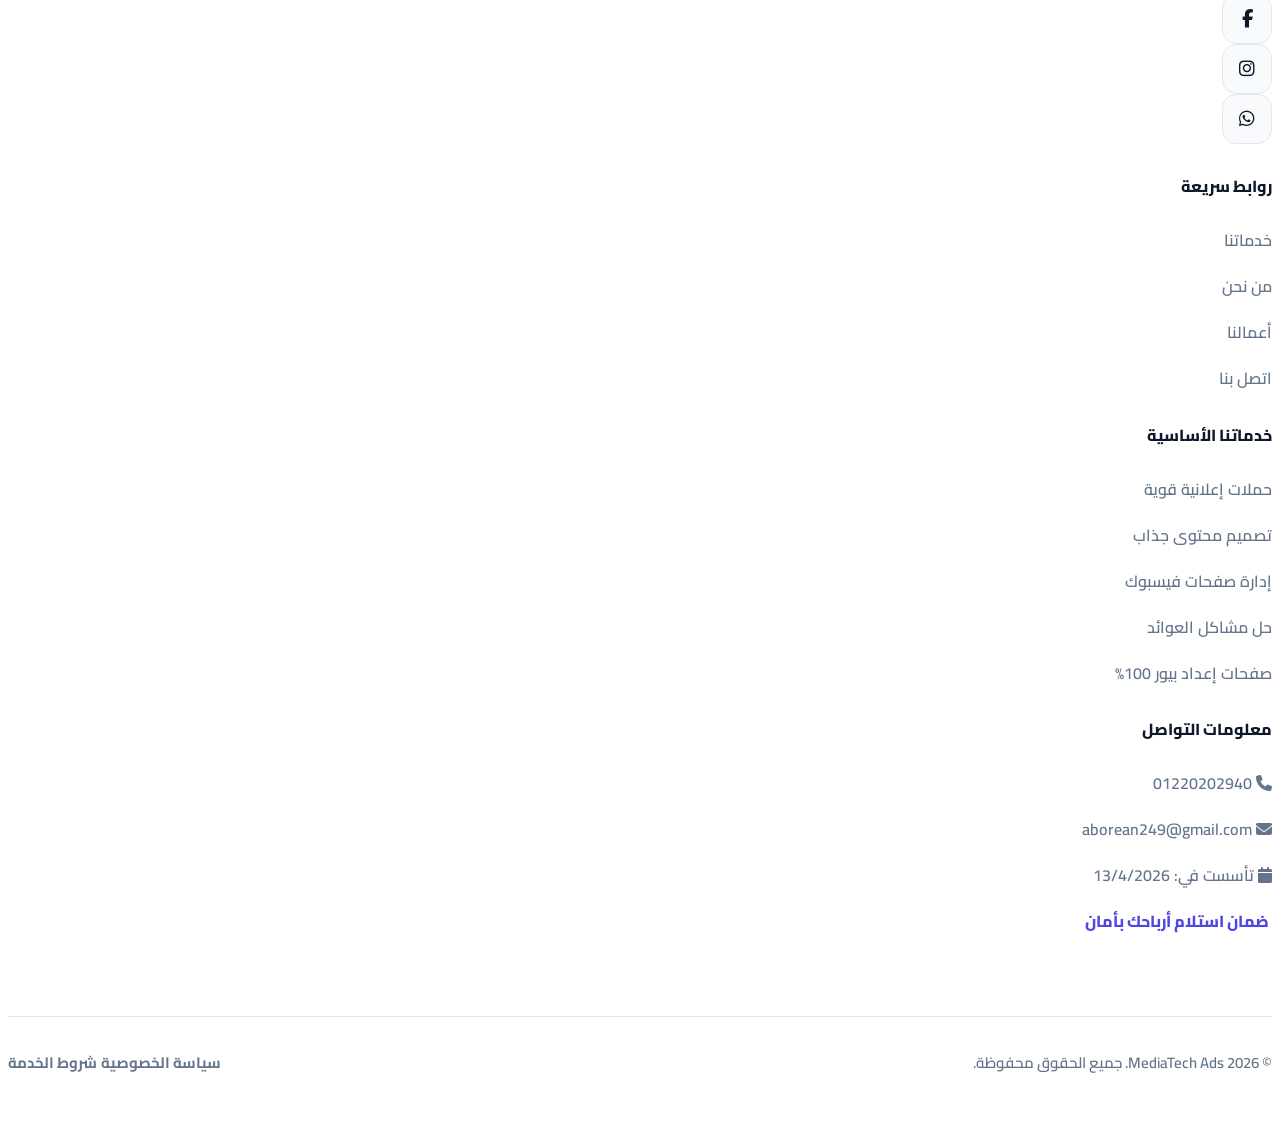
==== commit 82c7faa7: "ED" ====
--- a/index.html
+++ b/index.html
@@ -3,7 +3,12 @@
 <head>
 <meta charset="UTF-8">
 <meta name="viewport" content="width=device-width, initial-scale=1.0">
-<title>MediaTech Ads — وكالة تسويق وإعلانات</title>
+<title>MediaTech Ads — وكالة تسويق وإعلانات وحلول تقنية</title>
+<meta name="description" content="وكالة MediaTech Ads متخصصة في الحملات الإعلانية، إدارة صفحات فيسبوك، إصلاح مشاكل الكمبيوتر، إزالة الفيروسات، استعادة البيانات، وبيع برامج وويندوز أصلية بأرخص سعر.">
+<meta name="keywords" content="إعلانات فيسبوك, إدارة صفحات, إصلاح كمبيوتر, إزالة فيروسات, استعادة بيانات, ويندوز اصلي, اكسل اصلي, حلول تقنية, MediaTech Ads">
+<meta property="og:title" content="MediaTech Ads — وكالة تسويق وإعلانات وحلول تقنية">
+<meta property="og:description" content="حملات إعلانية قوية، إدارة صفحات فيسبوك، وحلول تقنية متكاملة لإصلاح الكمبيوتر وحماية بياناتك.">
+<meta property="og:type" content="website">
 <link rel="stylesheet" href="https://cdn.jsdelivr.net/npm/bootstrap@5.3.2/dist/css/bootstrap.rtl.min.css">
 <link href="https://fonts.googleapis.com/css2?family=Cairo:wght@400;600;700;800;900&display=swap" rel="stylesheet">
 <link rel="stylesheet" href="https://cdnjs.cloudflare.com/ajax/libs/font-awesome/6.4.0/css/all.min.css">
@@ -46,6 +51,258 @@
   }
   section.hero {
     padding-bottom: 5vh;
+  }
+}
+
+.tech-section {
+  padding: 100px 0;
+  background: var(--bg, #ffffff);
+  border-top: 1px solid var(--border, #e2e8f0);
+  position: relative;
+  overflow: hidden;
+}
+
+.tech-card {
+  background: var(--surface, #f8fafc);
+  border: 1px solid var(--border, #e2e8f0);
+  border-radius: 24px;
+  padding: 36px 30px;
+  height: 100%;
+  transition: all 0.4s cubic-bezier(0.4, 0, 0.2, 1);
+  position: relative;
+  overflow: hidden;
+}
+
+.tech-card::before {
+  content: '';
+  position: absolute;
+  top: 0;
+  right: 0;
+  width: 100%;
+  height: 4px;
+  background: linear-gradient(90deg, #4f46e5, #7c3aed);
+  transform: scaleX(0);
+  transform-origin: right;
+  transition: transform 0.4s ease;
+}
+
+.tech-card:hover::before {
+  transform: scaleX(1);
+}
+
+.tech-card:hover {
+  transform: translateY(-6px);
+  box-shadow: 0 20px 50px rgba(79, 70, 229, 0.10);
+  border-color: var(--accent, #4f46e5);
+}
+
+.tech-card-icon {
+  width: 64px;
+  height: 64px;
+  border-radius: 18px;
+  display: flex;
+  align-items: center;
+  justify-content: center;
+  font-size: 28px;
+  margin-bottom: 22px;
+  flex-shrink: 0;
+}
+
+.tech-card-title {
+  font-size: 20px;
+  font-weight: 800;
+  color: var(--text, #0f172a);
+  margin-bottom: 12px;
+  line-height: 1.4;
+}
+
+.tech-card-desc {
+  font-size: 15px;
+  font-weight: 600;
+  color: var(--muted, #64748b);
+  line-height: 1.8;
+  margin-bottom: 20px;
+}
+
+.tech-badge {
+  display: inline-flex;
+  align-items: center;
+  gap: 6px;
+  padding: 5px 14px;
+  border-radius: 50px;
+  font-size: 13px;
+  font-weight: 700;
+  margin-left: 6px;
+  margin-bottom: 6px;
+}
+
+.tech-badge-green {
+  background: rgba(34, 197, 94, 0.12);
+  color: #16a34a;
+}
+
+.tech-badge-blue {
+  background: rgba(79, 70, 229, 0.10);
+  color: #4f46e5;
+}
+
+.tech-badge-orange {
+  background: rgba(245, 158, 11, 0.12);
+  color: #d97706;
+}
+
+.tech-badge-red {
+  background: rgba(239, 68, 68, 0.12);
+  color: #dc2626;
+}
+
+.tech-featured {
+  background: linear-gradient(135deg, #0f172a 0%, #1e293b 100%);
+  border-color: transparent;
+  color: white;
+}
+
+.tech-featured .tech-card-title {
+  color: #ffffff;
+}
+
+.tech-featured .tech-card-desc {
+  color: rgba(255,255,255,0.75);
+}
+
+.tech-featured::before {
+  background: linear-gradient(90deg, #25d366, #128c7e);
+}
+
+.tech-price-tag {
+  display: inline-flex;
+  align-items: center;
+  gap: 8px;
+  background: rgba(34, 197, 94, 0.15);
+  color: #22c55e;
+  padding: 8px 18px;
+  border-radius: 50px;
+  font-size: 14px;
+  font-weight: 800;
+  margin-top: 10px;
+}
+
+.services-showcase {
+  padding: 100px 0;
+  background: var(--surface, #f8fafc);
+  position: relative;
+  overflow: hidden;
+}
+
+.showcase-header {
+  margin-bottom: 70px;
+}
+
+.showcase-title {
+  font-size: clamp(2.5rem, 5vw, 3.8rem);
+  font-weight: 900;
+  color: var(--text, #0f172a);
+  line-height: 1.2;
+  margin-bottom: 15px;
+}
+
+.showcase-desc {
+  font-size: 19px;
+  font-weight: 600;
+  color: var(--muted, #64748b);
+  line-height: 1.8;
+}
+
+.svc-img-card {
+  position: relative;
+  border-radius: 28px;
+  overflow: hidden;
+  height: 380px;
+  box-shadow: 0 15px 40px rgba(0,0,0,0.06);
+  cursor: pointer !important;
+  transition: all 0.5s cubic-bezier(0.4, 0, 0.2, 1);
+  border: 1px solid var(--border, #e2e8f0);
+}
+
+.svc-img-card:hover {
+  transform: translateY(-8px) scale(1.01);
+  box-shadow: 0 25px 60px rgba(79, 70, 229, 0.12);
+  border-color: var(--accent, #4f46e5);
+}
+
+.svc-img-card img {
+  width: 100%;
+  height: 100%;
+  object-fit: cover;
+  transition: transform 0.6s cubic-bezier(0.4, 0, 0.2, 1);
+}
+
+.svc-img-card:hover img {
+  transform: scale(1.1);
+}
+
+.svc-card-overlay {
+  position: absolute;
+  bottom: 0;
+  left: 0;
+  right: 0;
+  padding: 40px 30px;
+  background: linear-gradient(to top, rgba(15, 23, 42, 0.98) 0%, rgba(15, 23, 42, 0) 100%);
+  color: white;
+  transform: translateY(20px);
+  opacity: 0;
+  transition: all 0.4s ease-out;
+  display: flex;
+  flex-direction: column;
+  justify-content: flex-end;
+  height: 100%;
+}
+
+.svc-img-card:hover .svc-card-overlay {
+  transform: translateY(0);
+  opacity: 1;
+}
+
+.svc-card-icon {
+  font-size: 30px;
+  color: #ffffff;
+  margin-bottom: 15px;
+}
+
+.svc-card-title {
+  font-size: 24px;
+  font-weight: 800;
+  margin-bottom: 10px;
+  color: #ffffff;
+  line-height: 1.3;
+}
+
+.svc-card-desc {
+  font-size: 15px;
+  font-weight: 600;
+  color: rgba(255, 255, 255, 0.85);
+  line-height: 1.7;
+  margin-bottom: 0;
+}
+
+@media (max-width: 991px) {
+  .svc-img-card {
+    height: 320px;
+  }
+}
+
+@media (max-width: 576px) {
+  .svc-img-card {
+    height: 280px;
+  }
+  .svc-card-overlay {
+    padding: 30px 20px;
+  }
+  .svc-card-title {
+    font-size: 20px;
+  }
+  .tech-card {
+    padding: 24px 20px;
   }
 }
 </style>
@@ -131,132 +388,13 @@
     <div class="ticker-item"><i class="fa-solid fa-bolt"></i> متاح صفحات إعداد بيور 100%</div>
     <div class="ticker-item"><i class="fa-solid fa-bolt"></i> ضمان استلام أرباحك بأمان</div>
     <div class="ticker-item"><i class="fa-solid fa-bolt"></i> استعادة الربح مرة أخرى</div>
+    <div class="ticker-item"><i class="fa-solid fa-bolt"></i> إصلاح مشاكل الكمبيوتر</div>
+    <div class="ticker-item"><i class="fa-solid fa-bolt"></i> إزالة الفيروسات بضمان</div>
+    <div class="ticker-item"><i class="fa-solid fa-bolt"></i> استعادة البيانات المحذوفة</div>
+    <div class="ticker-item"><i class="fa-solid fa-bolt"></i> ويندوز وبرامج أصلية بأرخص سعر</div>
   </div>
 </div>
 
-
-<style>
-  .services-showcase {
-    padding: 100px 0;
-    background: var(--surface, #f8fafc); /* لون خلفية السطح الأساسي */
-    position: relative;
-    overflow: hidden;
-  }
-  
-  .showcase-header {
-    margin-bottom: 70px;
-
-  }
-
-  .showcase-title {
-    font-size: clamp(2.5rem, 5vw, 3.8rem);
-    font-weight: 900;
-    color: var(--text, #0f172a);
-    line-height: 1.2;
-    margin-bottom: 15px;
-  }
-
-  .showcase-desc {
-    font-size: 19px;
-    font-weight: 600;
-    color: var(--muted, #64748b);
-    line-height: 1.8;
-  }
-
-  /* تنسيق شبكة الصور المميز */
-  .svc-img-card {
-    position: relative;
-    border-radius: 28px;
-    overflow: hidden;
-    height: 380px; /* ارتفاع ثابت للبطاقات للحفاظ على التناسق */
-    box-shadow: 0 15px 40px rgba(0,0,0,0.06);
-    cursor: pointer !important;
-    transition: all 0.5s cubic-bezier(0.4, 0, 0.2, 1);
-    border: 1px solid var(--border, #e2e8f0);
-  }
-
-  /* تأثير التكبير عند تمرير الماوس */
-  .svc-img-card:hover {
-    transform: translateY(-8px) scale(1.01);
-    box-shadow: 0 25px 60px rgba(79, 70, 229, 0.12); /* توهج بلون الأكسنت */
-    border-color: var(--accent, #4f46e5);
-  }
-
-  .svc-img-card img {
-    width: 100%;
-    height: 100%;
-    object-fit: cover; /* جعل الصورة تغطي المساحة بالكامل */
-    transition: transform 0.6s cubic-bezier(0.4, 0, 0.2, 1);
-  }
-
-  .svc-img-card:hover img {
-    transform: scale(1.1); /* تكبير الصورة قليلاً */
-  }
-
-  /* تأثير التراكب (Overlay) النصي */
-  .svc-card-overlay {
-    position: absolute;
-    bottom: 0;
-    left: 0;
-    right: 0;
-    padding: 40px 30px;
-    background: linear-gradient(to top, rgba(15, 23, 42, 0.98) 0%, rgba(15, 23, 42, 0) 100%);
-    color: white;
-    transform: translateY(20px);
-    opacity: 0;
-    transition: all 0.4s ease-out;
-    display: flex;
-    flex-direction: column;
-    justify-content: flex-end;
-    height: 100%;
-  }
-
-  .svc-img-card:hover .svc-card-overlay {
-    transform: translateY(0);
-    opacity: 1;
-  }
-
-  .svc-card-icon {
-    font-size: 30px;
-    color: #ffffff; /* لون الأكسنت في التراكب */
-    margin-bottom: 15px;
-  }
-
-  .svc-card-title {
-    font-size: 24px;
-    font-weight: 800;
-    margin-bottom: 10px;
-    color: #ffffff;
-    line-height: 1.3;
-  }
-
-  .svc-card-desc {
-    font-size: 15px;
-    font-weight: 600;
-    color: rgba(255, 255, 255, 0.85);
-    line-height: 1.7;
-    margin-bottom: 0;
-  }
-
-  /* تنسيق خاص للشاشات الصغيرة */
-  @media (max-width: 991px) {
-    .svc-img-card {
-      height: 320px;
-    }
-  }
-
-  @media (max-width: 576px) {
-    .svc-img-card {
-      height: 280px;
-    }
-    .svc-card-overlay {
-      padding: 30px 20px;
-    }
-    .svc-card-title {
-      font-size: 20px;
-    }
-  }
-</style>
 
 <section class="services-showcase fade-in" id="services">
   <div class="container" style="max-width: 1400px;">
@@ -327,6 +465,7 @@
     </div>
   </div>
 </section>
+
 <div class="stats-section">
   <div class="container-fluid p-0">
     <div class="row g-0">
@@ -412,6 +551,118 @@
           <div class="svc-arrow">تواصل معنا <i class="fa-solid fa-arrow-left"></i></div>
         </div>
       </div>
+    </div>
+  </div>
+</section>
+
+<section class="tech-section" id="tech-services">
+  <div class="container" style="max-width:1400px;">
+    <div class="fade-in mb-5">
+      <div class="section-label">خدمات الكمبيوتر والتقنية</div>
+      <div class="d-flex flex-column flex-md-row justify-content-between align-items-md-end gap-3">
+        <h2 class="section-title mb-0">حلول تقنية شاملة<br><span class="muted">لكل مشاكل جهازك.</span></h2>
+        <p style="max-width:420px;font-size:16px;font-weight:600;color:var(--muted);line-height:1.8;margin-bottom:0;">من إصلاح الأعطال الصعبة إلى حماية بياناتك وتوفير البرامج الأصلية — كل ما تحتاجه في مكان واحد.</p>
+      </div>
+    </div>
+
+    <div class="row g-4">
+
+      <div class="col-lg-4 col-md-6">
+        <div class="tech-card fade-in">
+          <div class="tech-card-icon" style="background:rgba(79,70,229,0.10);color:#4f46e5;">
+            <i class="fa-solid fa-screwdriver-wrench"></i>
+          </div>
+          <h3 class="tech-card-title">إصلاح مشاكل الكمبيوتر (سوفت وير وهارد وير)</h3>
+          <p class="tech-card-desc">نشخص ونُصلح كافة أعطال الكمبيوتر سواء كانت في النظام والبرامج أو في المكونات والقطع الداخلية — تشخيص دقيق وحل جذري وسريع.</p>
+          <div>
+            <span class="tech-badge tech-badge-blue"><i class="fa-solid fa-circle-check"></i> سوفت وير</span>
+            <span class="tech-badge tech-badge-blue"><i class="fa-solid fa-circle-check"></i> هارد وير</span>
+            <span class="tech-badge tech-badge-green"><i class="fa-solid fa-circle-check"></i> حل أونلاين متاح</span>
+          </div>
+        </div>
+      </div>
+
+      <div class="col-lg-4 col-md-6">
+        <div class="tech-card fade-in">
+          <div class="tech-card-icon" style="background:rgba(239,68,68,0.10);color:#dc2626;">
+            <i class="fa-solid fa-shield-virus"></i>
+          </div>
+          <h3 class="tech-card-title">إزالة الفيروسات والحماية من التهديدات</h3>
+          <p class="tech-card-desc">إزالة فورية وشاملة لجميع أنواع الفيروسات والبرامج الضارة والملفات الخبيثة من جهازك، مع تأمين الحماية الكاملة لمنع أي إصابة مستقبلية.</p>
+          <div>
+            <span class="tech-badge tech-badge-red"><i class="fa-solid fa-virus-slash"></i> إزالة فيروسات</span>
+            <span class="tech-badge tech-badge-green"><i class="fa-solid fa-shield-halved"></i> حماية كاملة</span>
+            <span class="tech-badge tech-badge-green"><i class="fa-solid fa-circle-check"></i> أونلاين متاح</span>
+          </div>
+        </div>
+      </div>
+
+      <div class="col-lg-4 col-md-6">
+        <div class="tech-card fade-in">
+          <div class="tech-card-icon" style="background:rgba(245,158,11,0.10);color:#d97706;">
+            <i class="fa-solid fa-database"></i>
+          </div>
+          <h3 class="tech-card-title">استعادة البيانات المحذوفة أو المفقودة</h3>
+          <p class="tech-card-desc">استرجاع ملفاتك وصورك ووثائقك المحذوفة أو التالفة بسبب الفيروسات أو الأعطال أو الحذف الخاطئ — نسبة نجاح عالية وبيانات آمنة.</p>
+          <div>
+            <span class="tech-badge tech-badge-orange"><i class="fa-solid fa-rotate-left"></i> استعادة ملفات</span>
+            <span class="tech-badge tech-badge-orange"><i class="fa-solid fa-image"></i> صور وفيديو</span>
+            <span class="tech-badge tech-badge-green"><i class="fa-solid fa-circle-check"></i> أونلاين متاح</span>
+          </div>
+        </div>
+      </div>
+
+      <div class="col-lg-4 col-md-6">
+        <div class="tech-card fade-in">
+          <div class="tech-card-icon" style="background:rgba(34,197,94,0.10);color:#16a34a;">
+            <i class="fa-brands fa-windows"></i>
+          </div>
+          <h3 class="tech-card-title">ويندوز 10 و 11 أصلي للبيع</h3>
+          <p class="tech-card-desc">نوفر نسخ ويندوز 10 وويندوز 11 أصلية ومرخصة بأسعار تنافسية ومنافسة للسوق — تفعيل فوري وضمان الأصالة.</p>
+          <div>
+            <span class="tech-badge tech-badge-green"><i class="fa-solid fa-certificate"></i> أصلي 100%</span>
+            <span class="tech-badge tech-badge-blue"><i class="fa-brands fa-windows"></i> Win 10</span>
+            <span class="tech-badge tech-badge-blue"><i class="fa-brands fa-windows"></i> Win 11</span>
+            <div class="tech-price-tag"><i class="fa-solid fa-tag"></i> بأرخص سعر في السوق</div>
+          </div>
+        </div>
+      </div>
+
+      <div class="col-lg-4 col-md-6">
+        <div class="tech-card fade-in">
+          <div class="tech-card-icon" style="background:rgba(34,197,94,0.10);color:#16a34a;">
+            <i class="fa-solid fa-file-excel"></i>
+          </div>
+          <h3 class="tech-card-title">برنامج Excel الأصلي ومجموعة Office</h3>
+          <p class="tech-card-desc">نوفر برنامج Excel الأصلي وكامل مجموعة Microsoft Office بتراخيص رسمية وأسعار مناسبة — للاستخدام الشخصي والتجاري.</p>
+          <div>
+            <span class="tech-badge tech-badge-green"><i class="fa-solid fa-certificate"></i> نسخة أصلية</span>
+            <span class="tech-badge tech-badge-blue"><i class="fa-solid fa-file-excel"></i> Excel</span>
+            <span class="tech-badge tech-badge-blue"><i class="fa-solid fa-file-word"></i> Word</span>
+            <div class="tech-price-tag"><i class="fa-solid fa-tag"></i> بأرخص سعر في السوق</div>
+          </div>
+        </div>
+      </div>
+
+      <div class="col-lg-4 col-md-12">
+        <div class="tech-card tech-featured fade-in">
+          <div class="tech-card-icon" style="background:rgba(37,211,102,0.15);color:#25d366;">
+            <i class="fa-solid fa-headset"></i>
+          </div>
+          <h3 class="tech-card-title">استشارات تقنية وحلول أونلاين</h3>
+          <p class="tech-card-desc">لا تحتاج لزيارتنا — نقدم حلولاً تقنية عن بُعد عبر الإنترنت لإصلاح جهازك، تنظيفه من الفيروسات، وتركيب البرامج من راحة بيتك.</p>
+          <div>
+            <span class="tech-badge" style="background:rgba(37,211,102,0.15);color:#25d366;"><i class="fa-solid fa-globe"></i> عن بُعد أونلاين</span>
+            <span class="tech-badge" style="background:rgba(255,255,255,0.1);color:rgba(255,255,255,0.8);"><i class="fa-solid fa-clock"></i> استجابة سريعة</span>
+          </div>
+          <div class="mt-4">
+            <a href="https://wa.me/201220202940" target="_blank" class="btn-primary-glow" style="background:#25d366;color:white;box-shadow:0 8px 20px rgba(37,211,102,0.3);font-size:15px;padding:12px 24px;">
+              <i class="fa-brands fa-whatsapp"></i> ابدأ الاستشارة الآن
+            </a>
+          </div>
+        </div>
+      </div>
+
     </div>
   </div>
 </section>
@@ -434,7 +685,7 @@
       <div class="col-lg-6">
         <div class="section-label">من نحن</div>
         <h2 class="section-title">وكالة MediaTech Ads<br><span class="muted">الخيار الأول لنجاحك.</span></h2>
-        <p style="font-size:19px;color:var(--muted);line-height:1.9;margin-bottom:40px;font-weight:600;">نحن في MediaTech Ads نؤمن بأن النجاح الرقمي يتطلب أكثر من مجرد إعلانات. نحن نقدم حزمة متكاملة تبدأ من تصميم المحتوى الذي يجذب العملاء، إطلاق الحملات الإعلانية القوية، وحتى إدارة الصفحات وحل كافة مشاكلها التقنية ومشاكل العوائد.<br><br><strong style="color:var(--text);">التميز الخاص بنا:</strong> ضمان استلام أرباحك بأمان تام وموثوقية عالية.</p>
+        <p style="font-size:19px;color:var(--muted);line-height:1.9;margin-bottom:40px;font-weight:600;">نحن في MediaTech Ads نؤمن بأن النجاح الرقمي يتطلب أكثر من مجرد إعلانات. نحن نقدم حزمة متكاملة تبدأ من تصميم المحتوى الذي يجذب العملاء، إطلاق الحملات الإعلانية القوية، وحتى إدارة الصفحات وحل كافة مشاكلها التقنية ومشاكل العوائد.<br><br><strong style="color:var(--text);">التميز الخاص بنا:</strong> ضمان استلام أرباحك بأمان تام وموثوقية عالية، إلى جانب خدمات تقنية متكاملة لإصلاح الكمبيوتر وإزالة الفيروسات واستعادة البيانات وتوفير البرامج الأصلية بأرخص الأسعار.</p>
     
         <div class="mt-5">
           <a href="#contact" class="btn-primary-glow">تواصل معنا عبر واتساب &larr;</a>
@@ -448,10 +699,10 @@
   <div class="container" style="position:relative;z-index:1;max-width:1400px;">
     <div class="section-label d-flex justify-content-center mx-auto mb-4" style="color:rgba(255,255,255,0.9);">تواصل معنا الآن</div>
     <h2 class="cta-title">هل أنت مستعد<br><span style="color:white;">لتحقيق نتائج قوية؟</span></h2>
-    <p class="cta-sub">دعنا ندير لك حملاتك ونحل كافة مشاكل صفحاتك مع ضمان استلام أرباحك بأمان.</p>
+    <p class="cta-sub">دعنا ندير لك حملاتك ونحل كافة مشاكل صفحاتك وجهازك مع ضمان استلام أرباحك بأمان.</p>
     <div class="d-flex justify-content-center gap-3 flex-wrap">
       <a href="https://wa.me/201220202940" target="_blank" class="btn-primary-glow" style="background:#25d366;color:white;box-shadow: 0 10px 30px rgba(37,211,102,0.3);"><i class="fa-brands fa-whatsapp"></i> 01220202940</a>
-      <a href="mailto:aborean249@gmail.com" class="btn-ghost" ><i class="fa-solid fa-envelope"></i> aborean249@.com</a>
+      <a href="mailto:aborean249@gmail.com" class="btn-ghost"><i class="fa-solid fa-envelope"></i> aborean249@gmail.com</a>
     </div>
   </div>
 </section>
@@ -478,13 +729,17 @@
   </div>
   <div class="chat-body" id="chatBody">
     <div class="msg bot">
-      👋 أهلاً بك في <strong>MediaTech Ads</strong>. كيف يمكنني مساعدتك اليوم في تنمية أعمالك أو حل مشاكل صفحتك؟
+      👋 أهلاً بك في <strong>MediaTech Ads</strong>. كيف يمكنني مساعدتك اليوم في تنمية أعمالك أو حل مشاكل صفحتك أو جهازك؟
     </div>
     <div>
       <div class="quick-replies">
         <button class="qr-btn" onclick="sendQuick('الخدمات الإعلانية')">🚀 الخدمات الإعلانية</button>
         <button class="qr-btn" onclick="sendQuick('إصلاح مشاكل العوائد')">💰 مشاكل العوائد</button>
         <button class="qr-btn" onclick="sendQuick('إدارة صفحات فيسبوك')">⚙️ إدارة الصفحات</button>
+        <button class="qr-btn" onclick="sendQuick('إصلاح الكمبيوتر')">💻 إصلاح الكمبيوتر</button>
+        <button class="qr-btn" onclick="sendQuick('إزالة الفيروسات')">🛡️ إزالة فيروسات</button>
+        <button class="qr-btn" onclick="sendQuick('استعادة البيانات')">💾 استعادة بيانات</button>
+        <button class="qr-btn" onclick="sendQuick('شراء ويندوز أو برامج')">🪟 ويندوز وبرامج أصلية</button>
         <button class="qr-btn" onclick="sendQuick('التواصل للحجز')">📞 التواصل المباشر</button>
       </div>
     </div>
@@ -526,6 +781,10 @@
   'الخدمات الإعلانية': "نقدم خدمات إعلانية قوية تضمن لك نتائج مذهلة. نقوم بتصميم محتوى يجذب العملاء وإطلاق الحملات. هل تود التحدث مع خبير؟",
   'إصلاح مشاكل العوائد': "نحن متخصصون في إصلاح مشاكل العوائد، استعادة الربح مرة أخرى، ونقل العوائد بجميع أنواعها بأمان تام. تواصل معنا على واتساب 01220202940 للتفاصيل.",
   'إدارة صفحات فيسبوك': "نقوم بإدارة صفحات فيسبوك بشكل كامل مع حل جميع المشاكل التقنية التي تواجهها. كما يتوفر لدينا صفحات إعداد بيور بضمان 100%.",
+  'إصلاح الكمبيوتر': "نقدم خدمات إصلاح شاملة للكمبيوتر سواء سوفت وير أو هارد وير، مع إمكانية الحل أونلاين عن بُعد من راحة بيتك. تواصل معنا الآن على 01220202940.",
+  'إزالة الفيروسات': "نقوم بإزالة جميع أنواع الفيروسات والبرامج الضارة من جهازك وتأمين الحماية الكاملة. متاح أونلاين عن بُعد! تواصل معنا على 01220202940.",
+  'استعادة البيانات': "نستعيد ملفاتك وصورك المحذوفة أو التالفة بنسبة نجاح عالية. تواصل معنا على واتساب 01220202940 لمعرفة إمكانية استعادة بياناتك.",
+  'شراء ويندوز أو برامج': "نوفر ويندوز 10 و 11 أصلي، وبرنامج Excel ومجموعة Office الأصلية بأرخص سعر في السوق مع ضمان الأصالة. تواصل معنا على 01220202940 للاستفسار عن الأسعار.",
   'التواصل للحجز': "تفضل بالتواصل معنا مباشرة عبر واتساب أو الاتصال على الرقم: 01220202940 أو عبر الإيميل aborean249@gmail.com",
   'default': "مرحباً بك! لتقديم أفضل مساعدة، يرجى التواصل معنا مباشرة على رقم الواتساب الخاص بنا: 01220202940."
 };
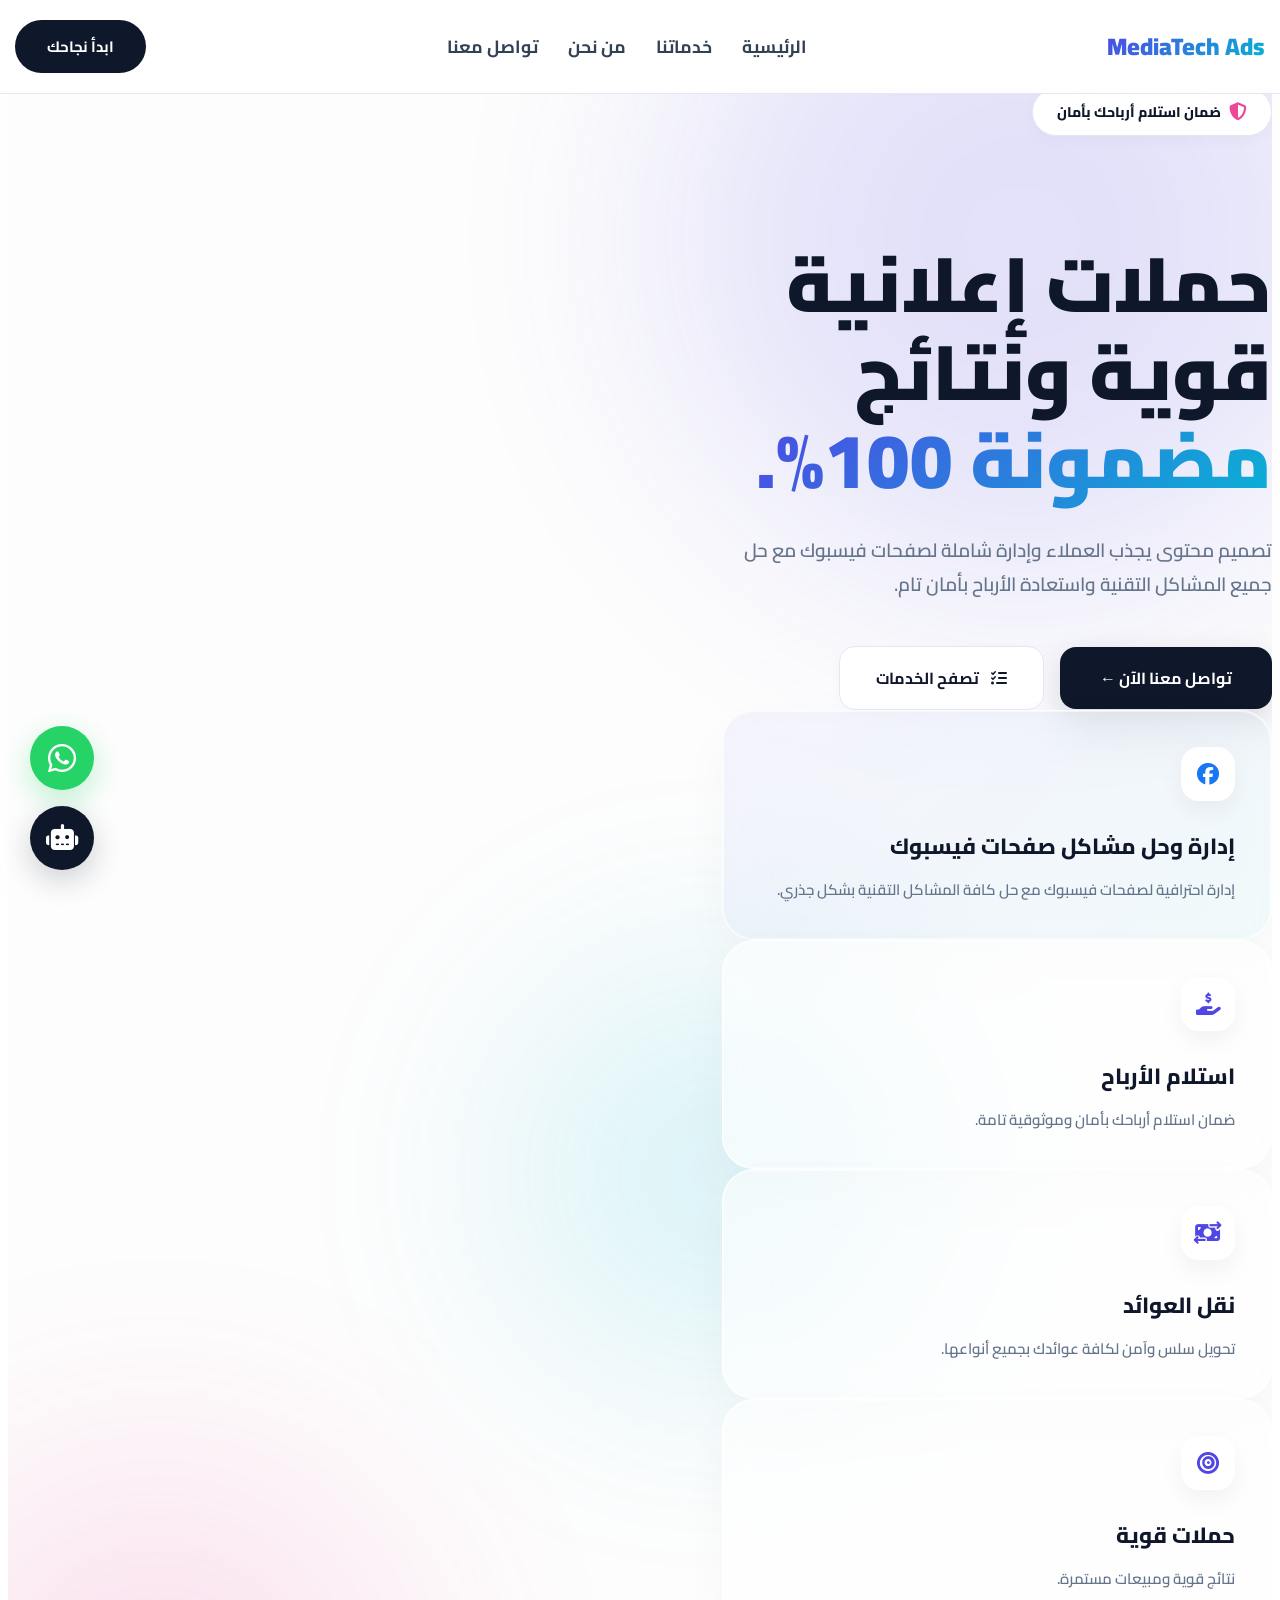
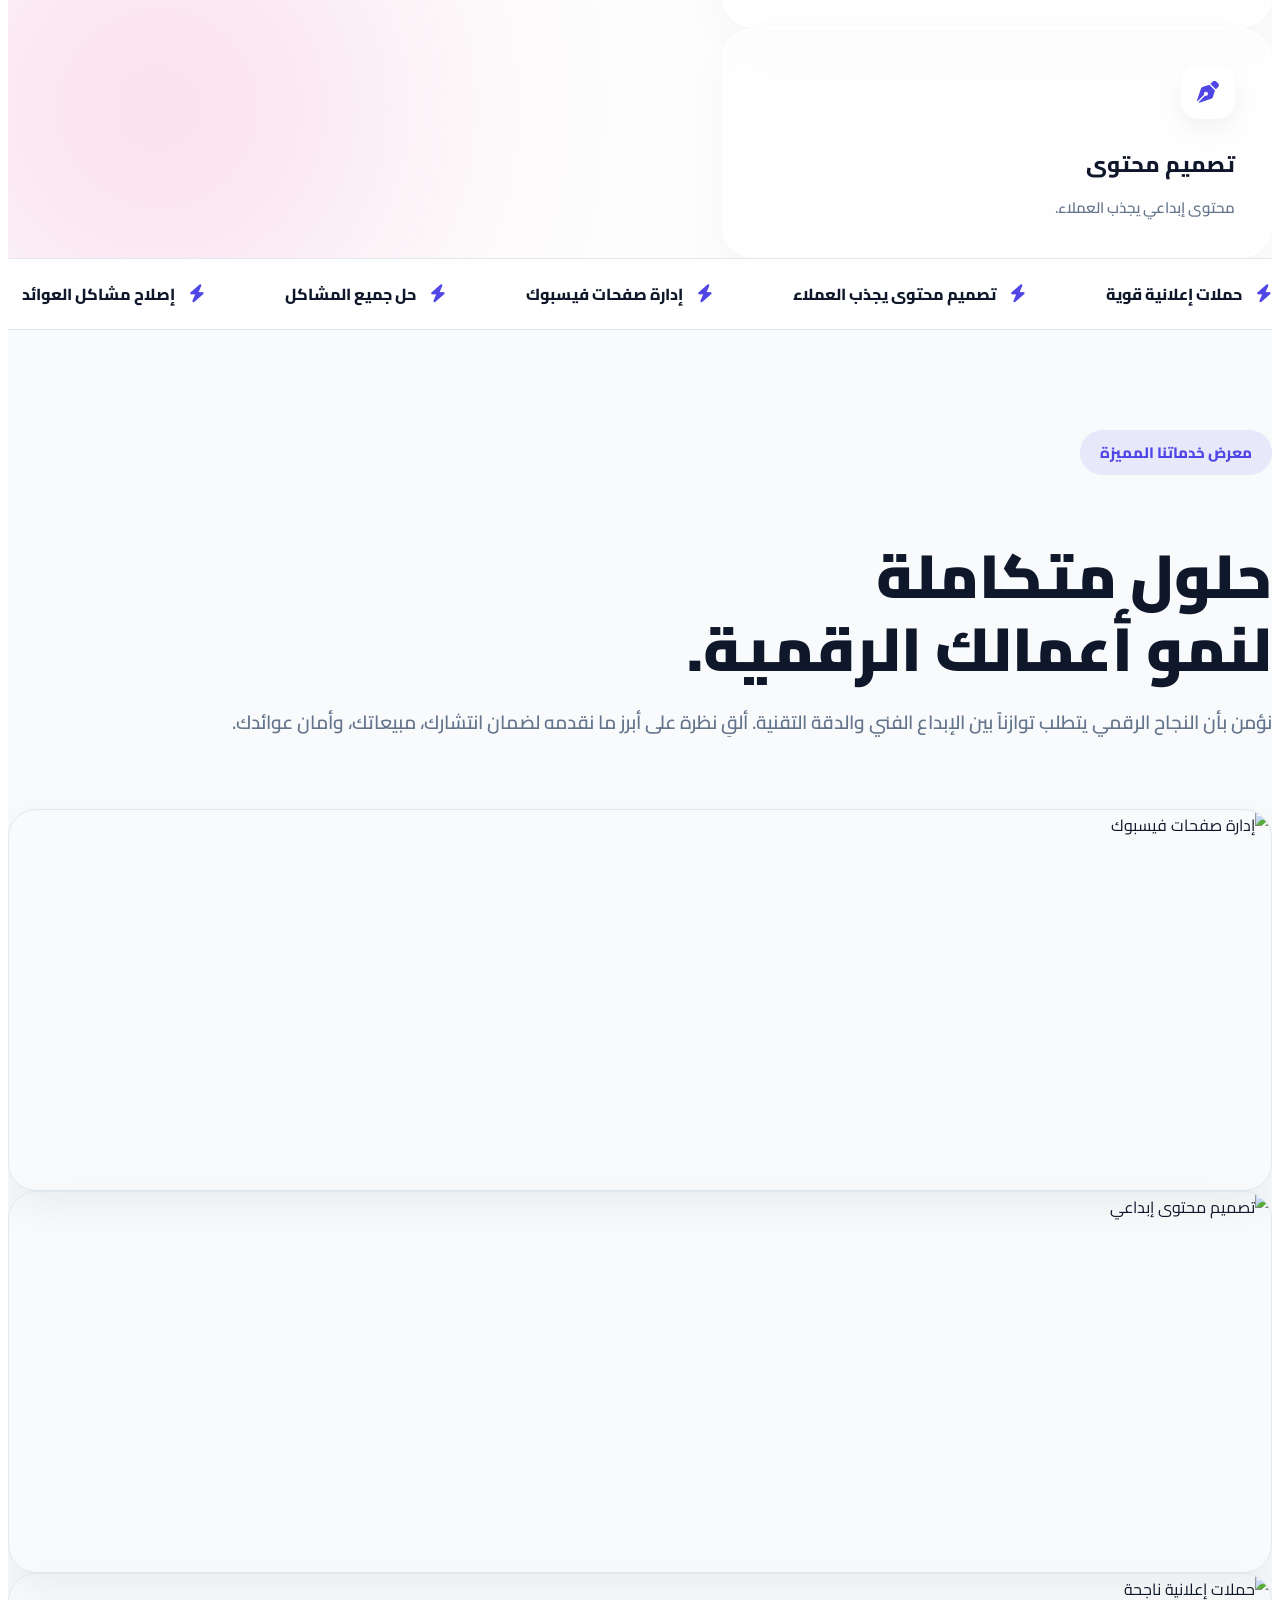
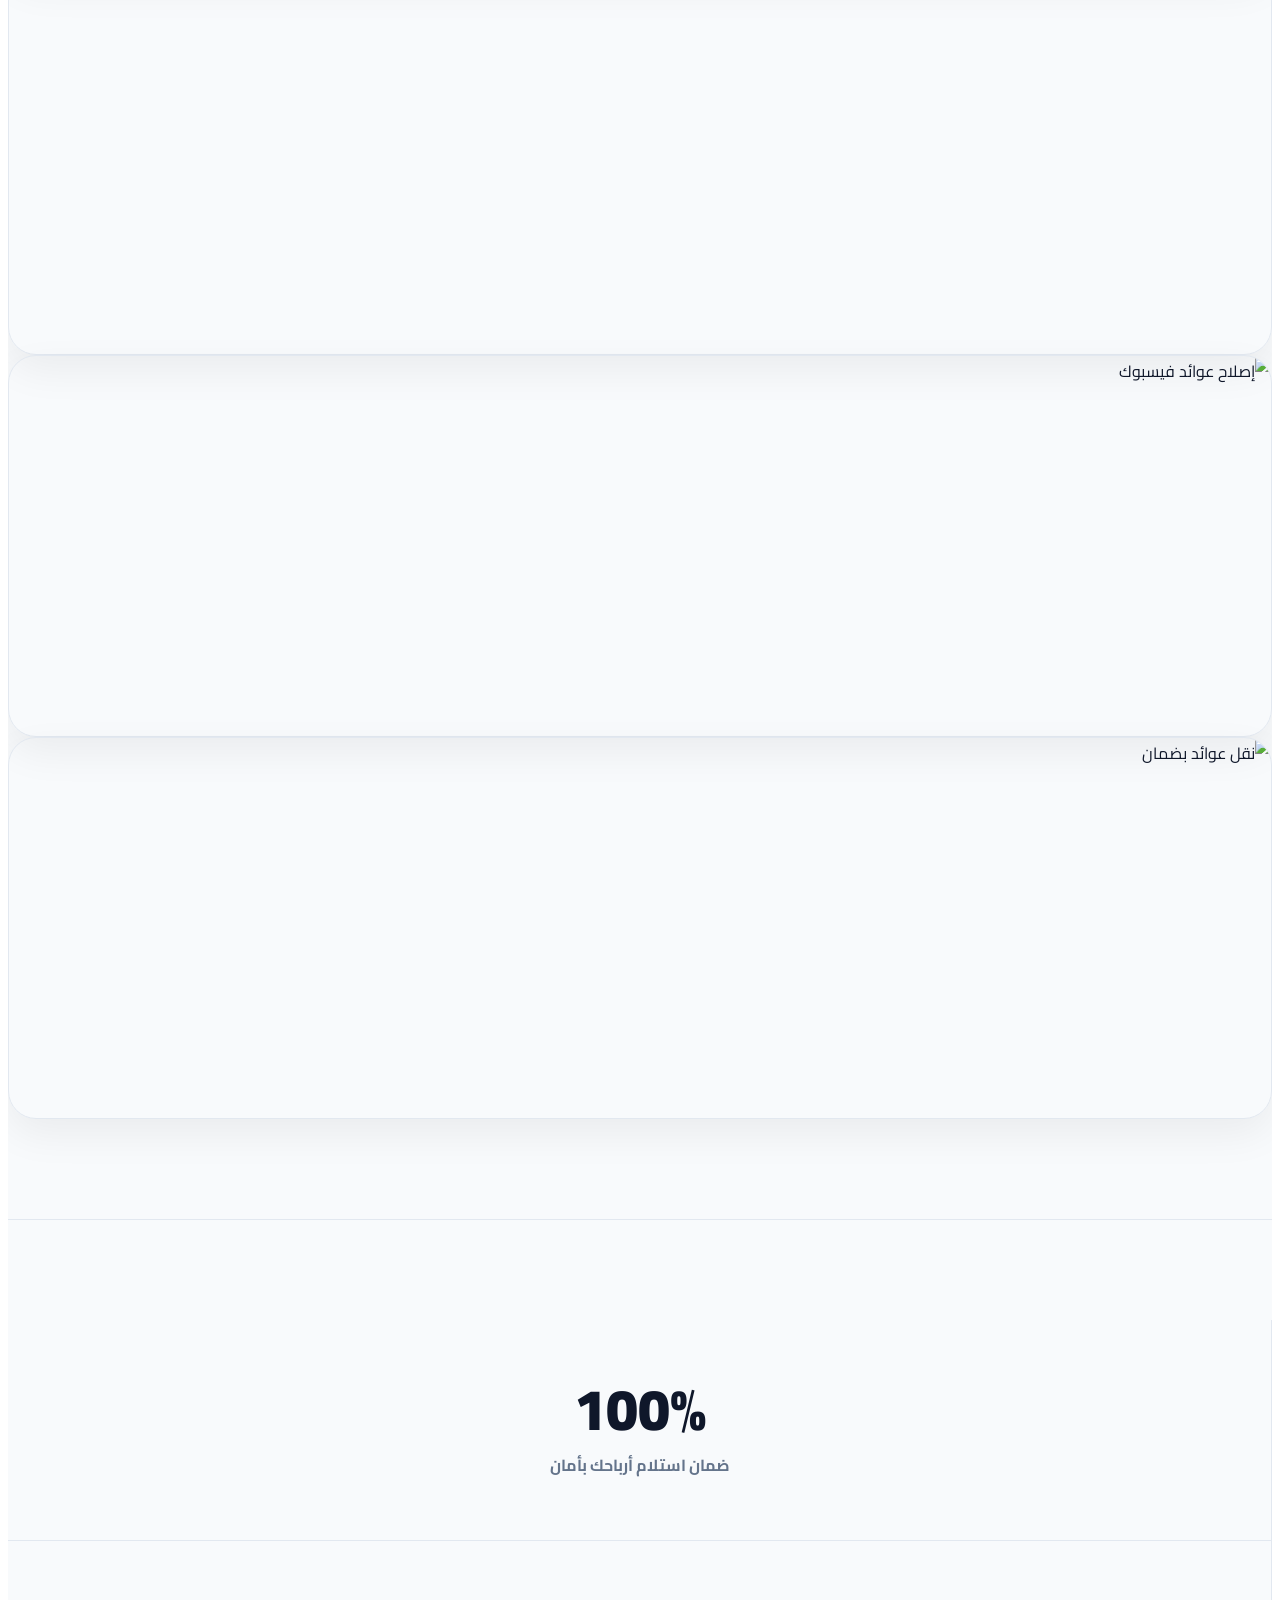
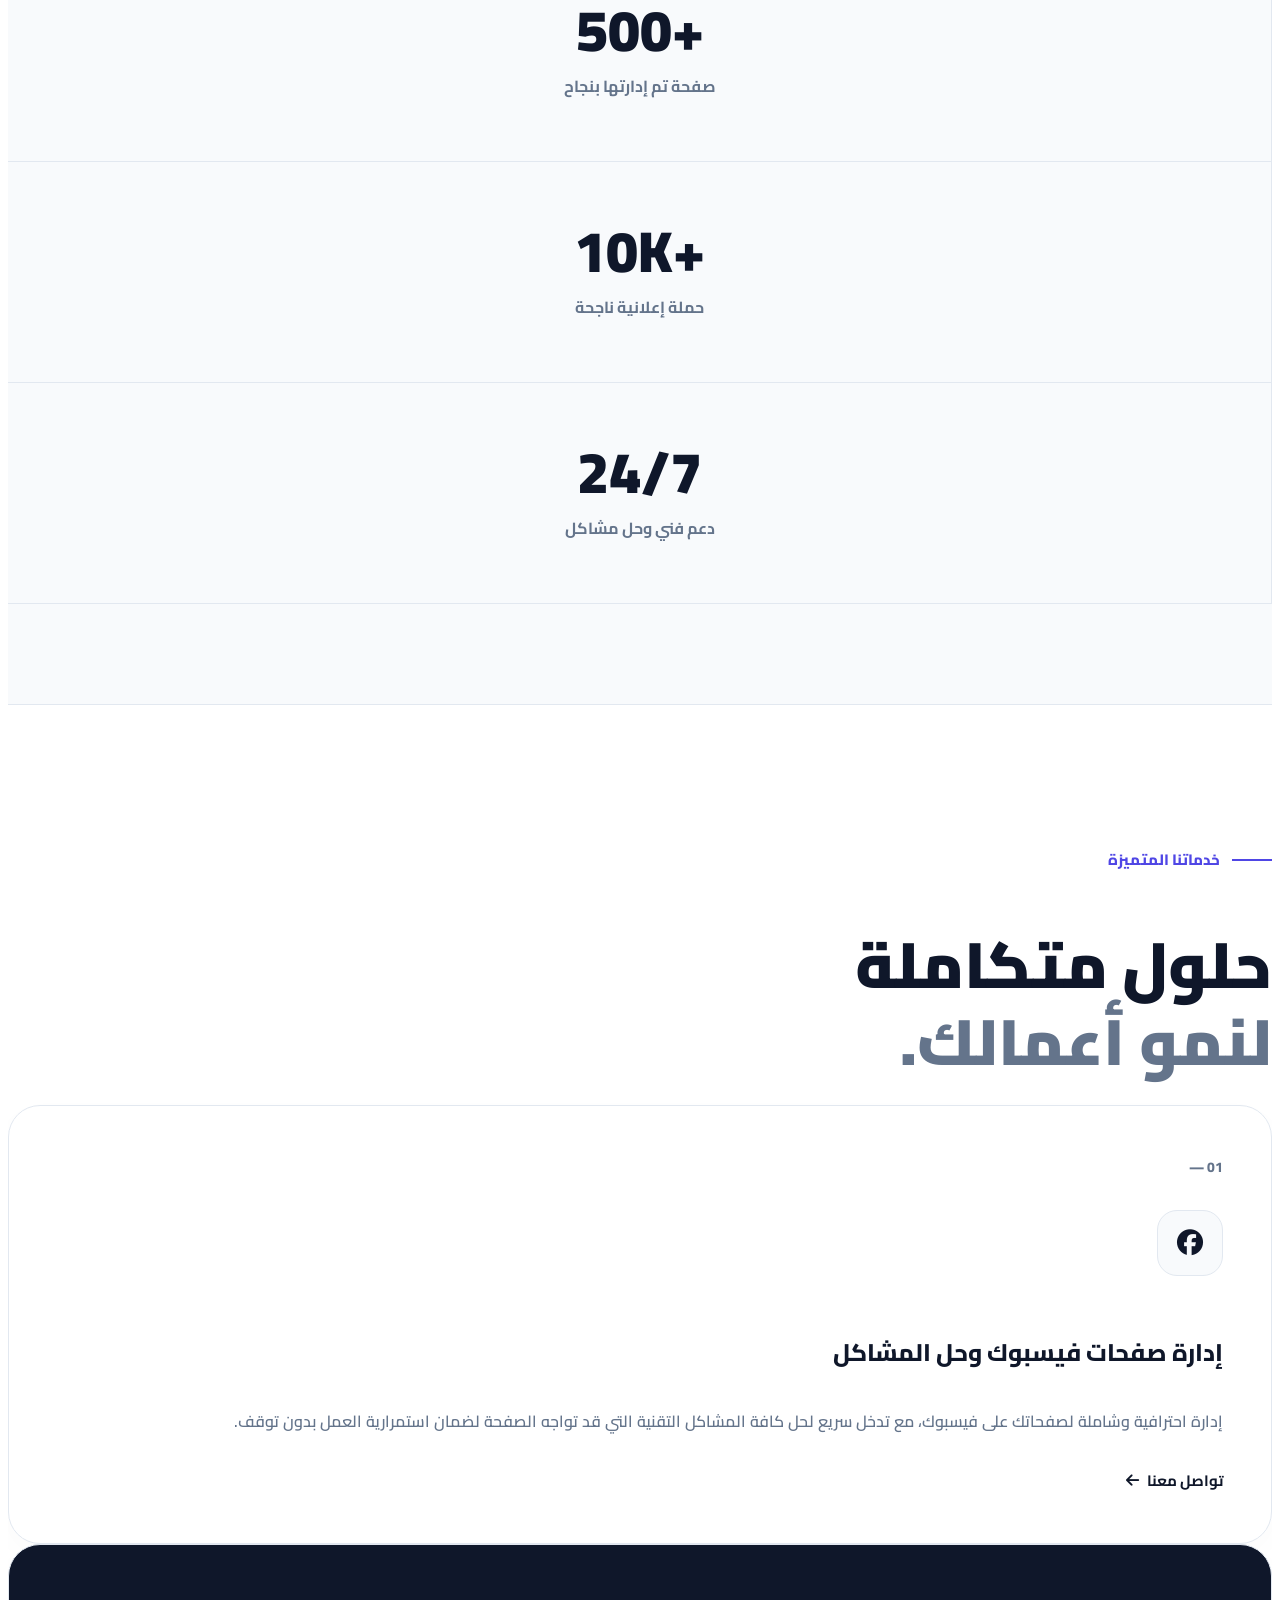
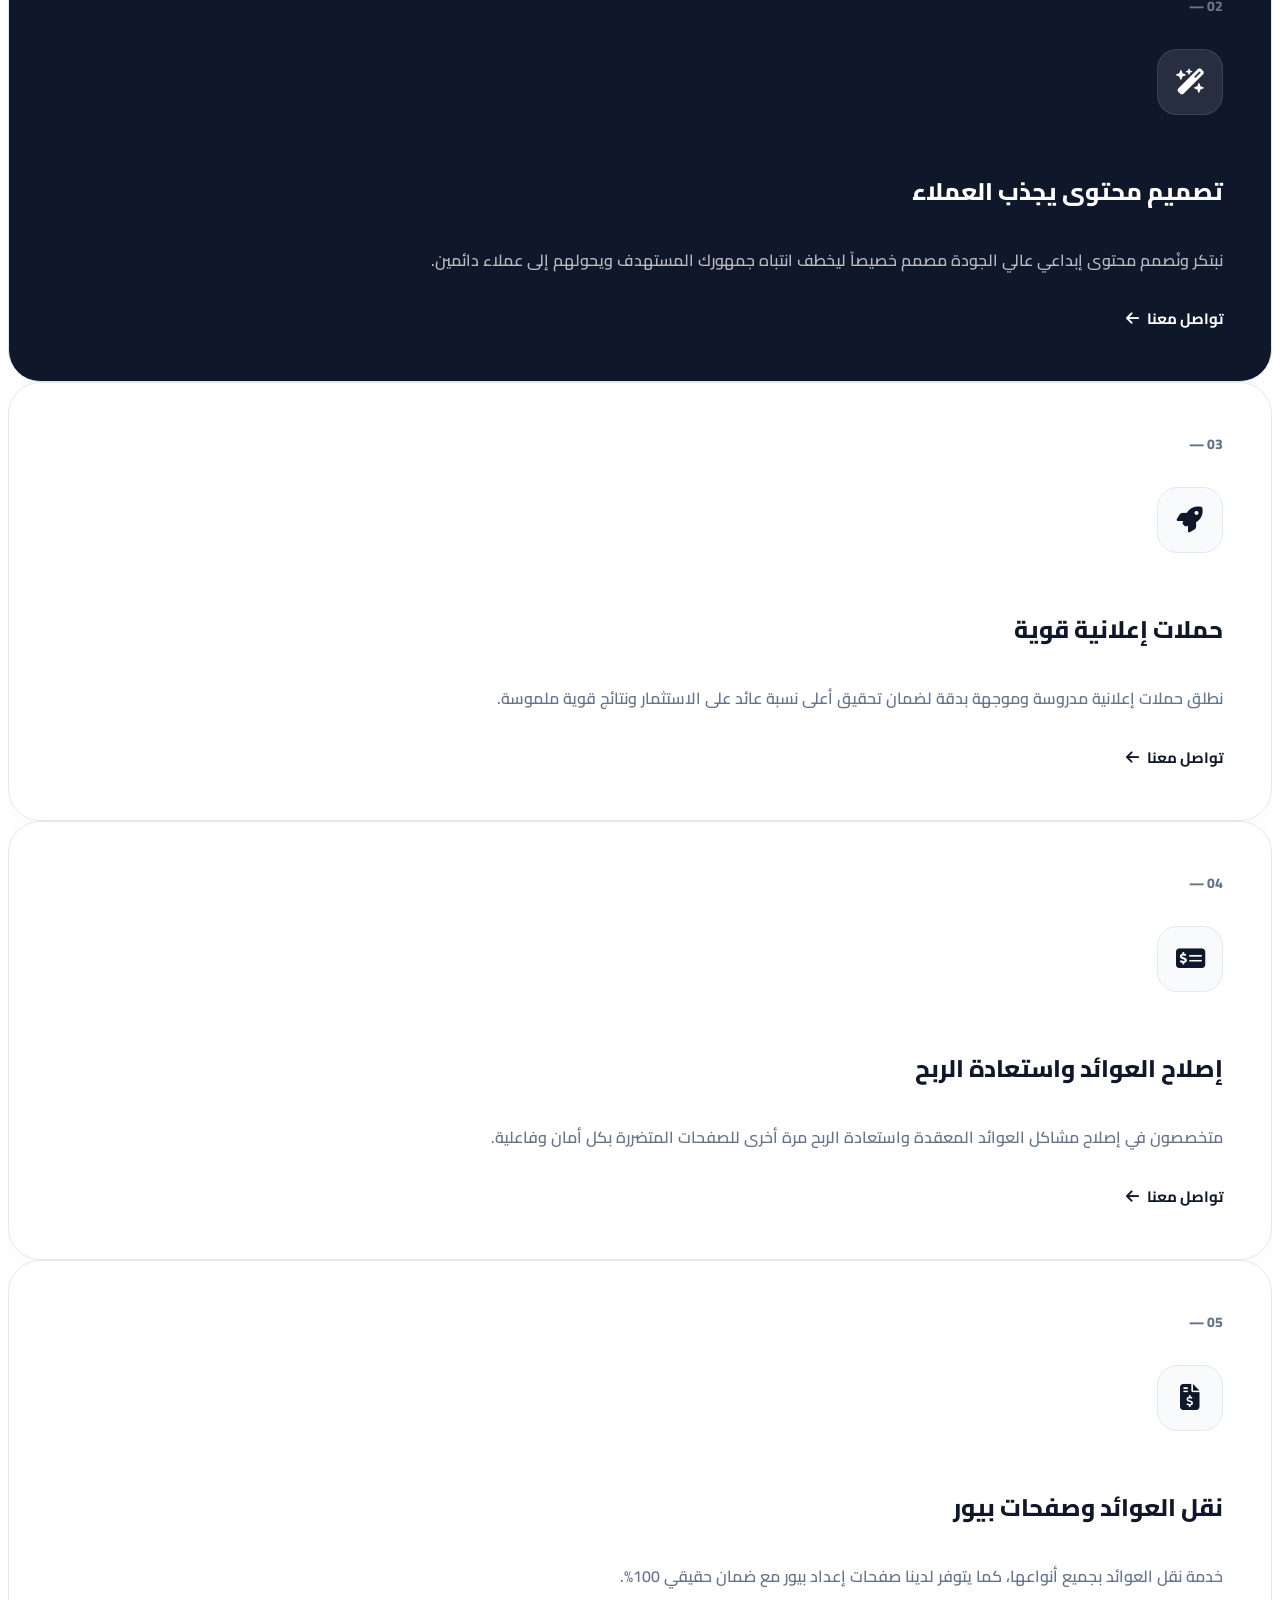
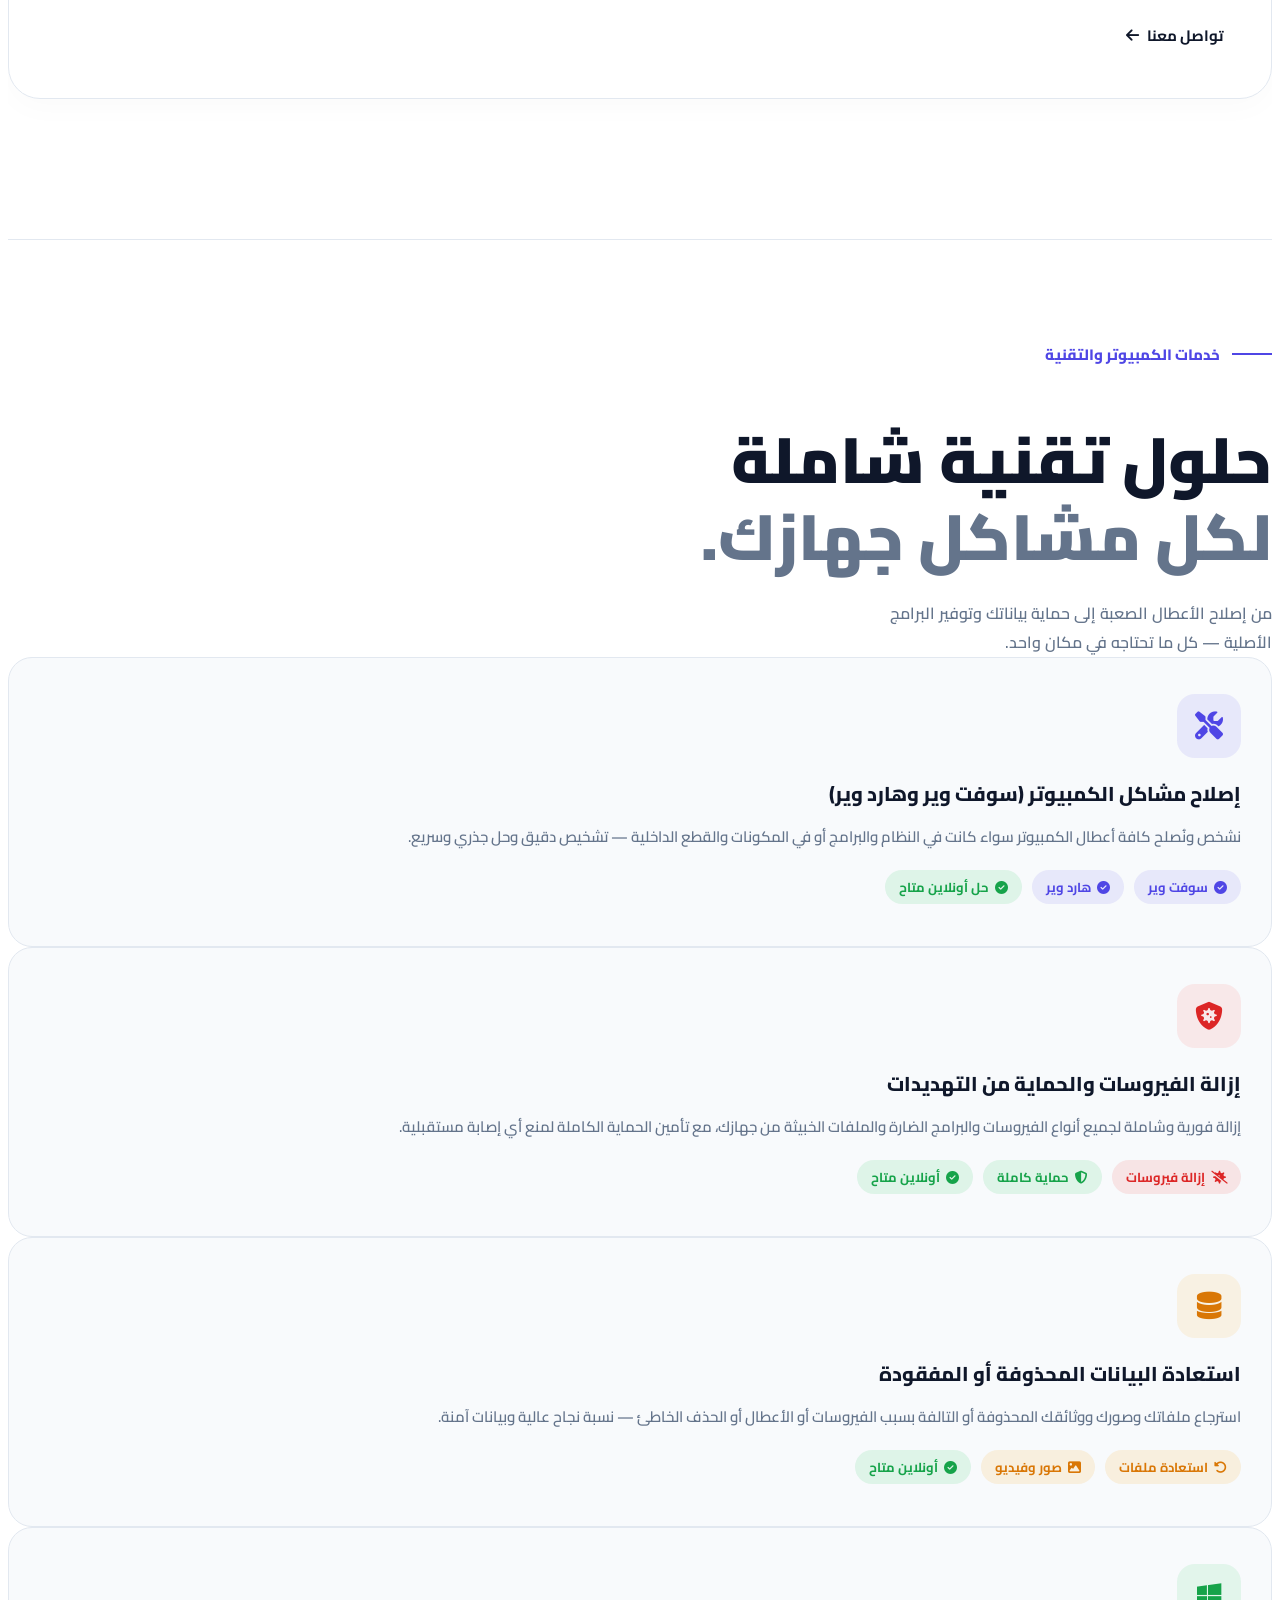
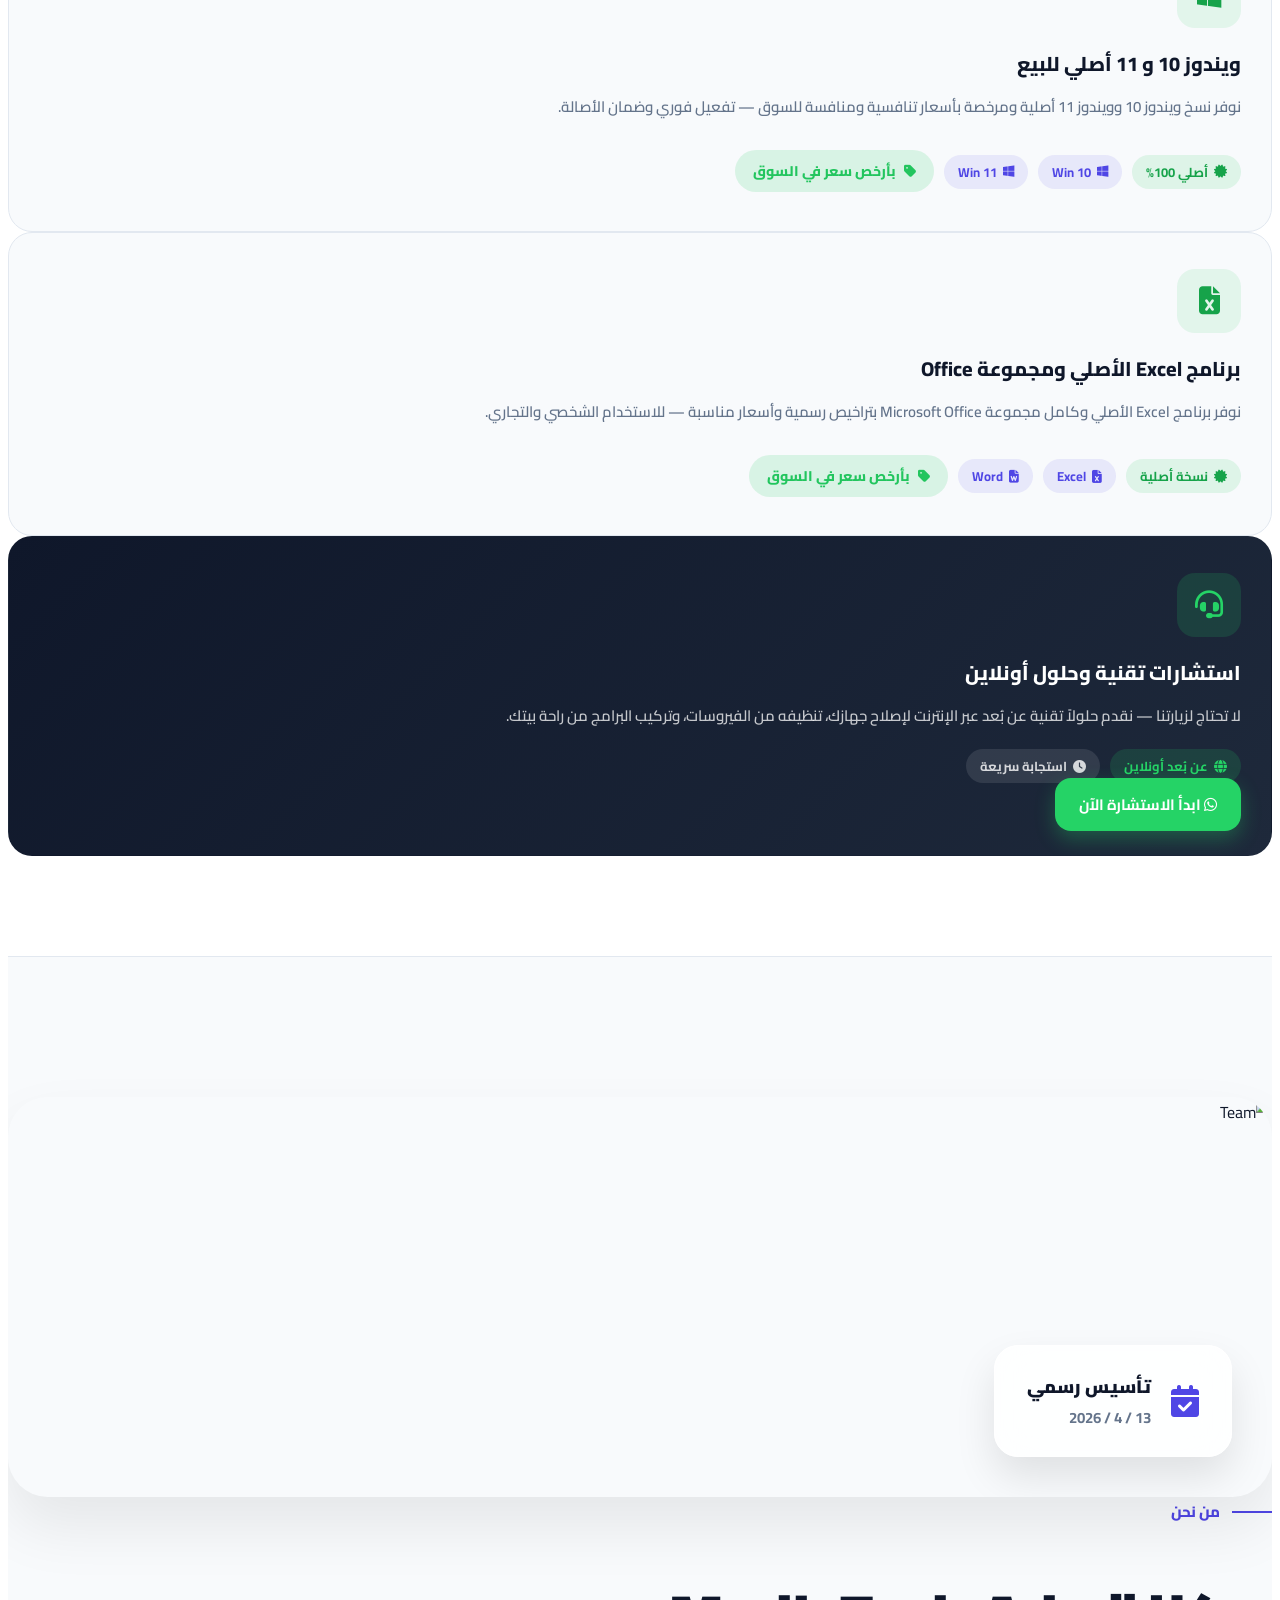
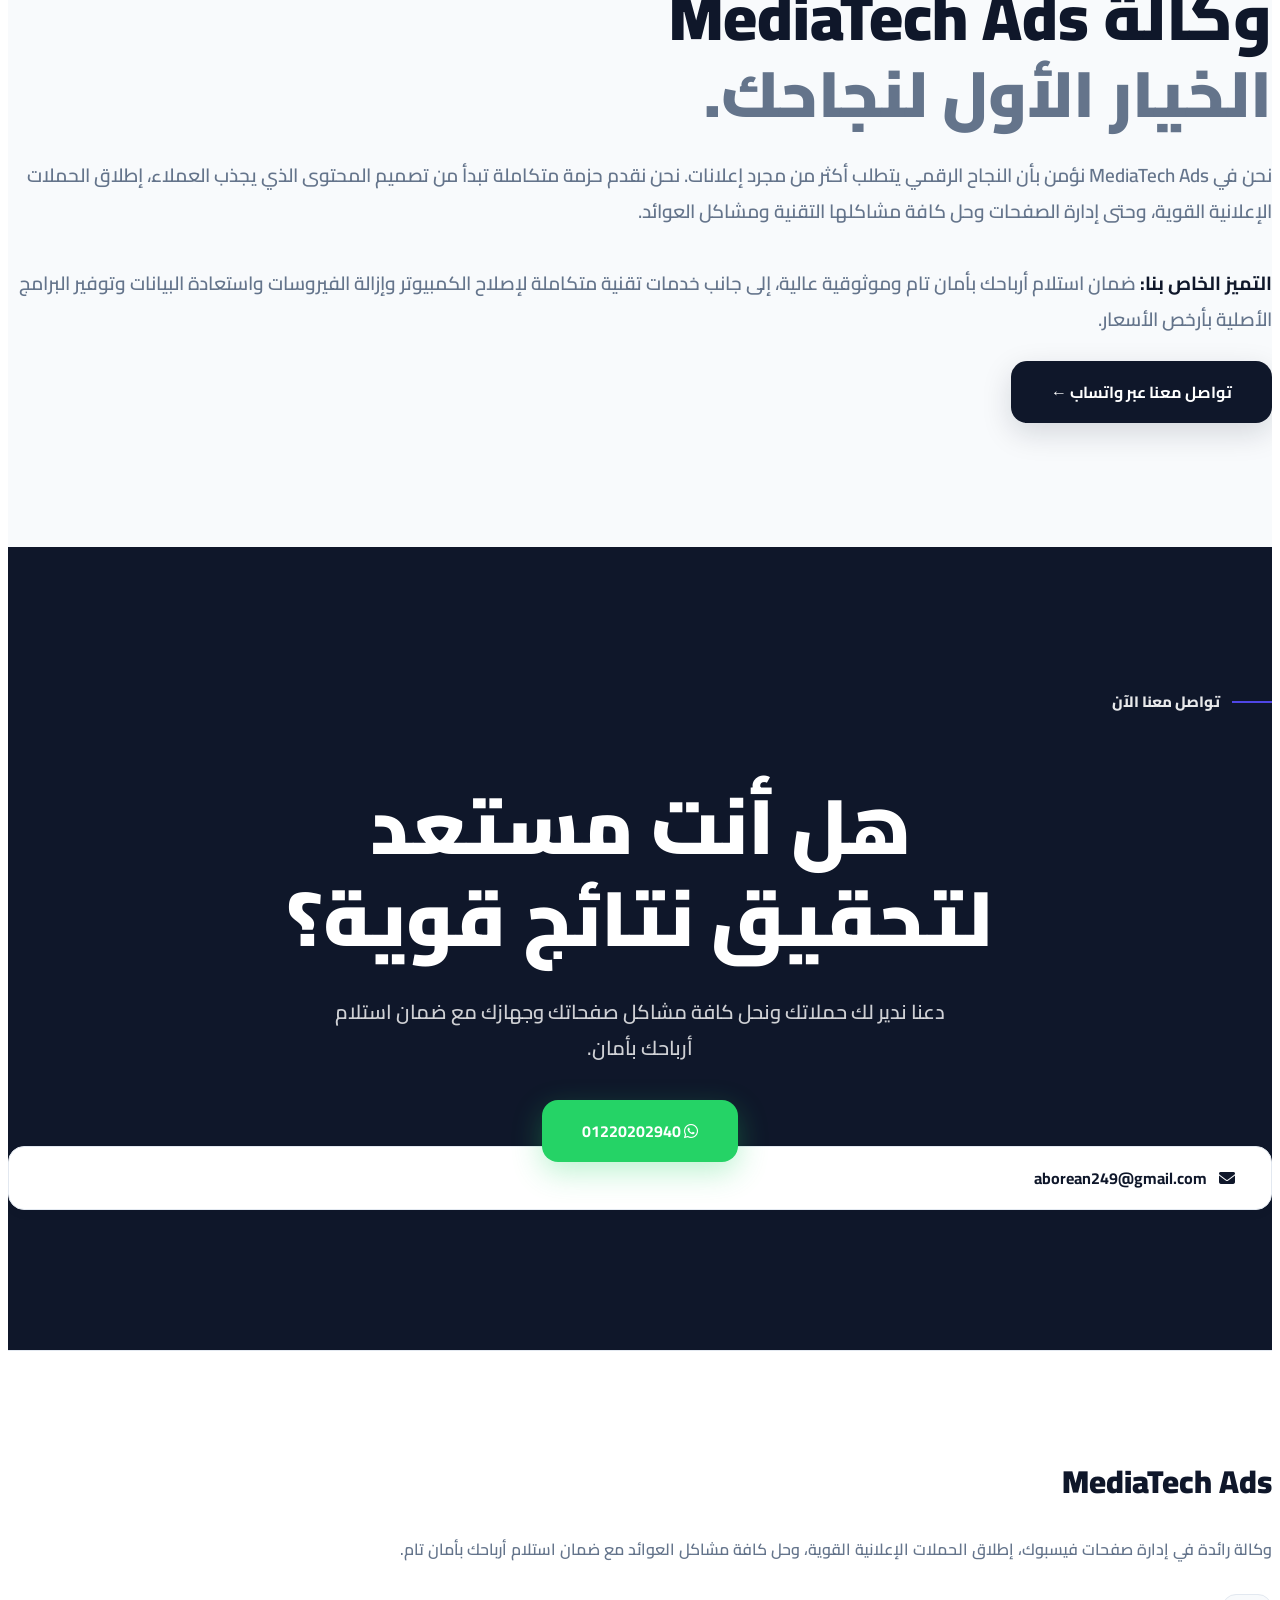
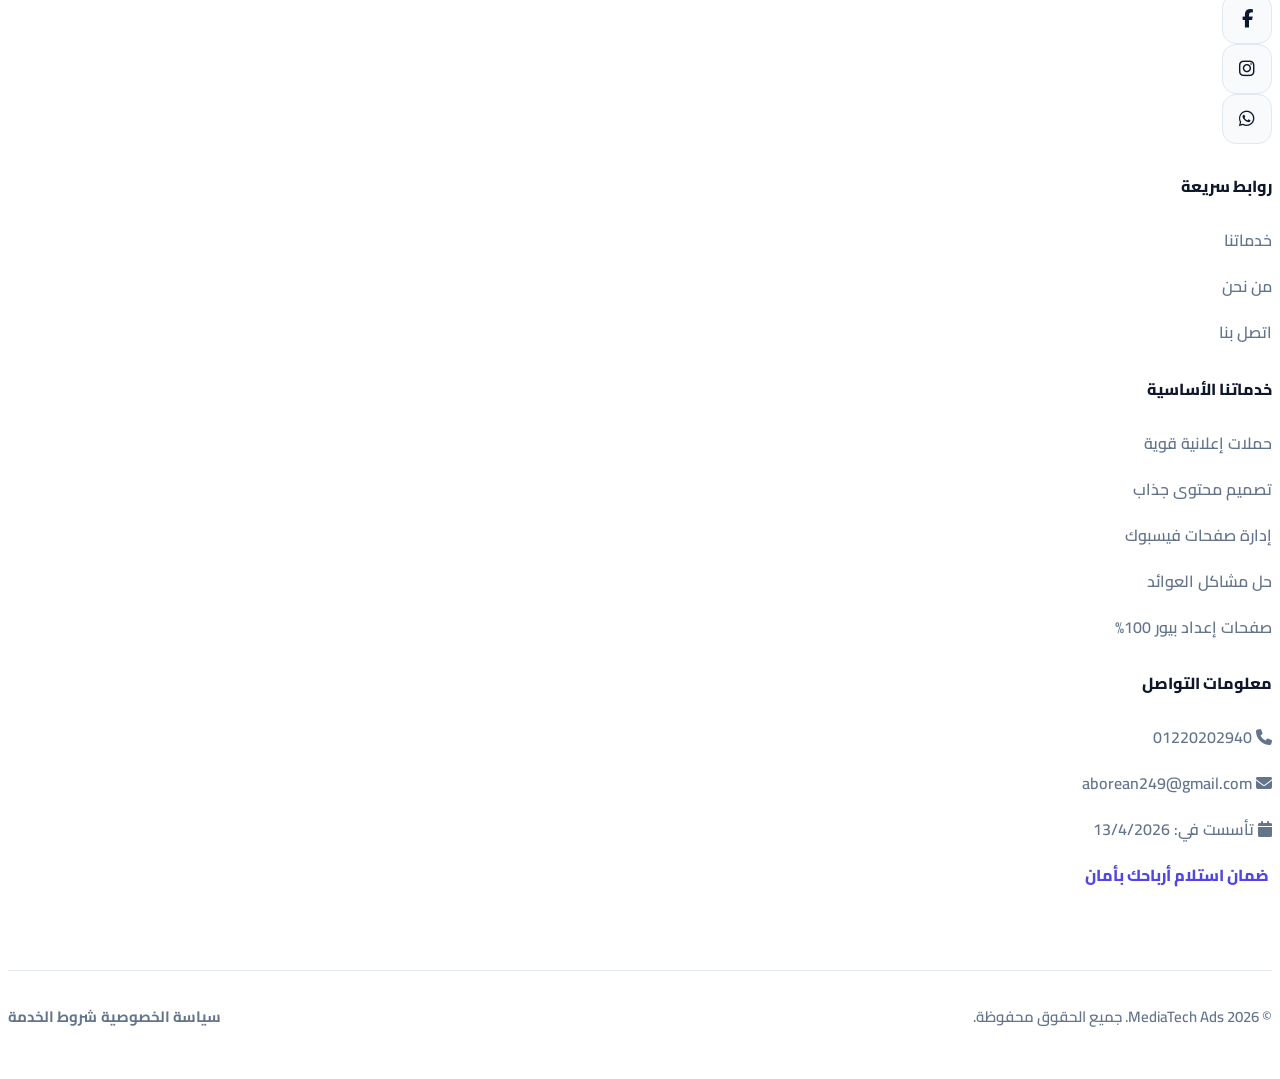
==== commit feccf657: "ed" ====
--- a/index.html
+++ b/index.html
@@ -715,7 +715,7 @@
 </a>
 
 <button class="chat-toggle" id="chatToggle" title="تحدث معنا">
-  <i class="fa-solid fa-comments" id="chatIcon"></i>
+<i class="fa-solid fa-robot" id="chatIcon"></i>
 </button>
 
 <div class="chat-window" id="chatWindow">
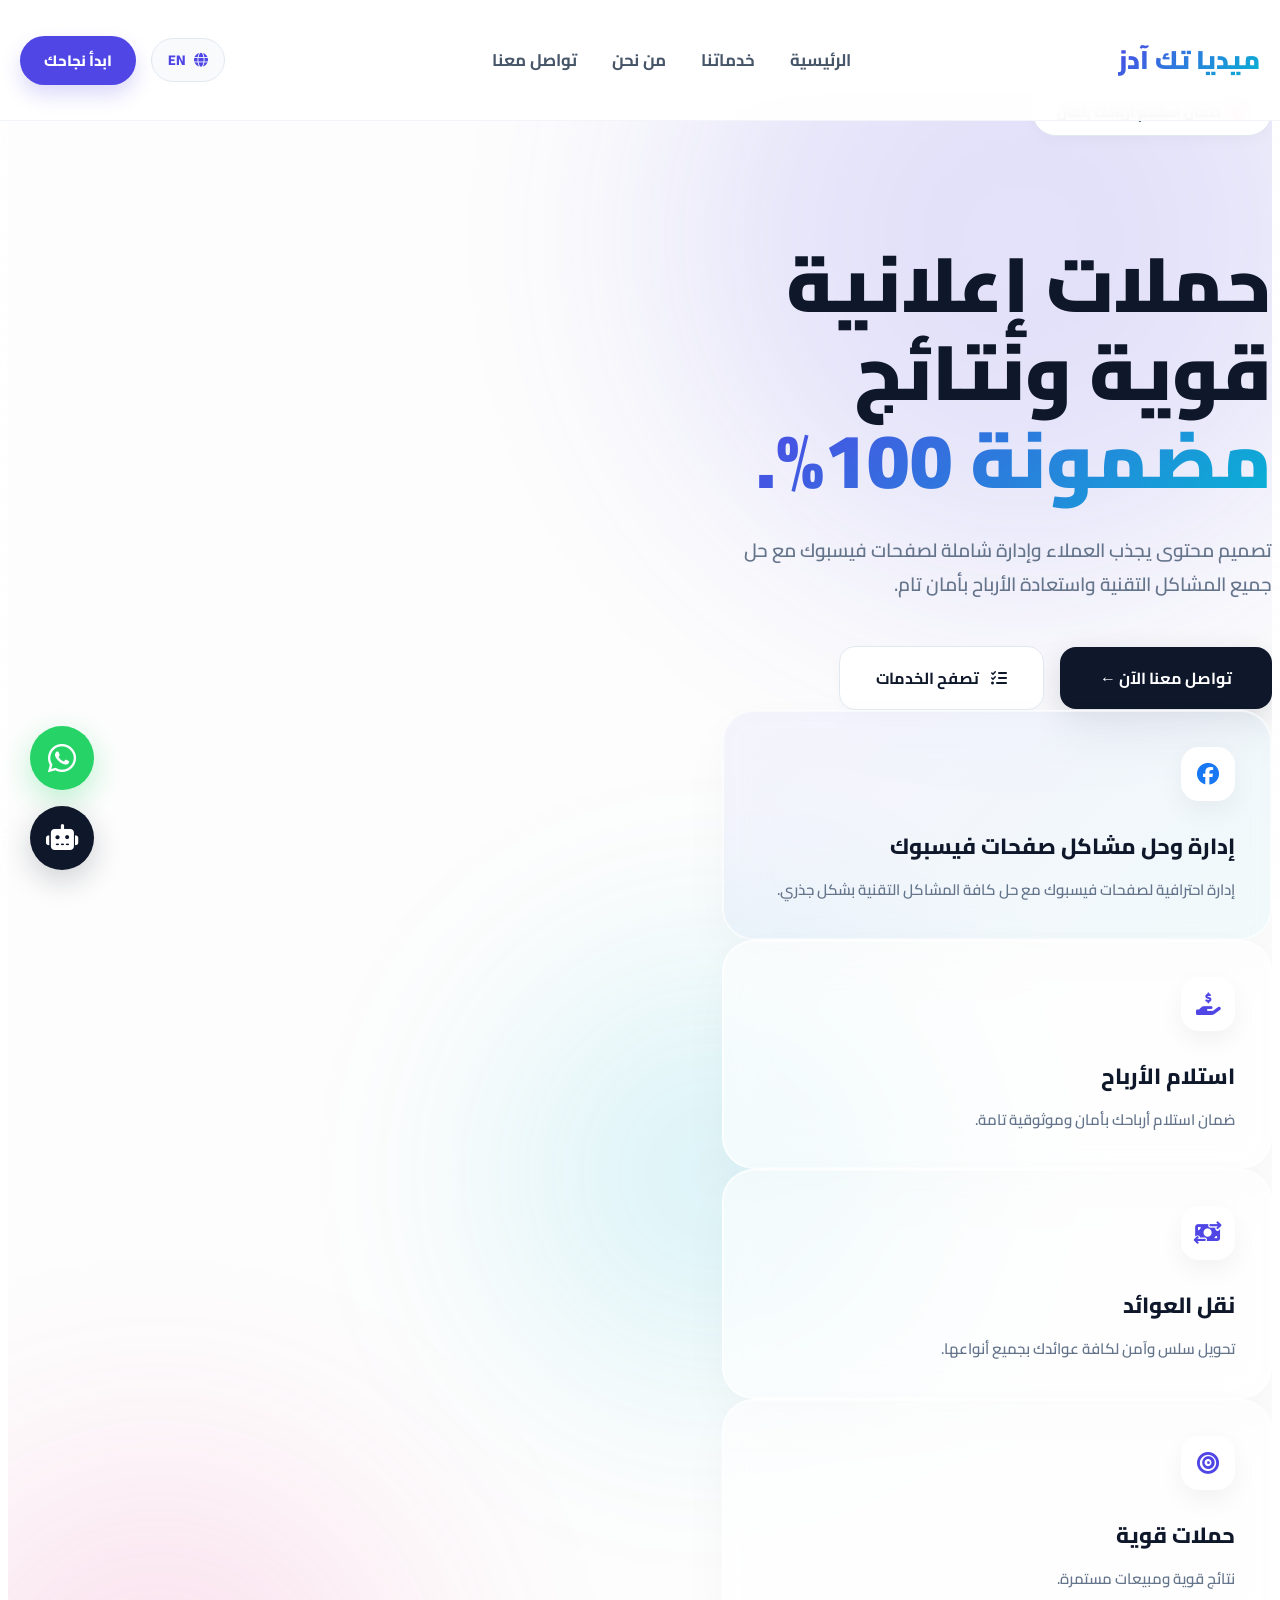
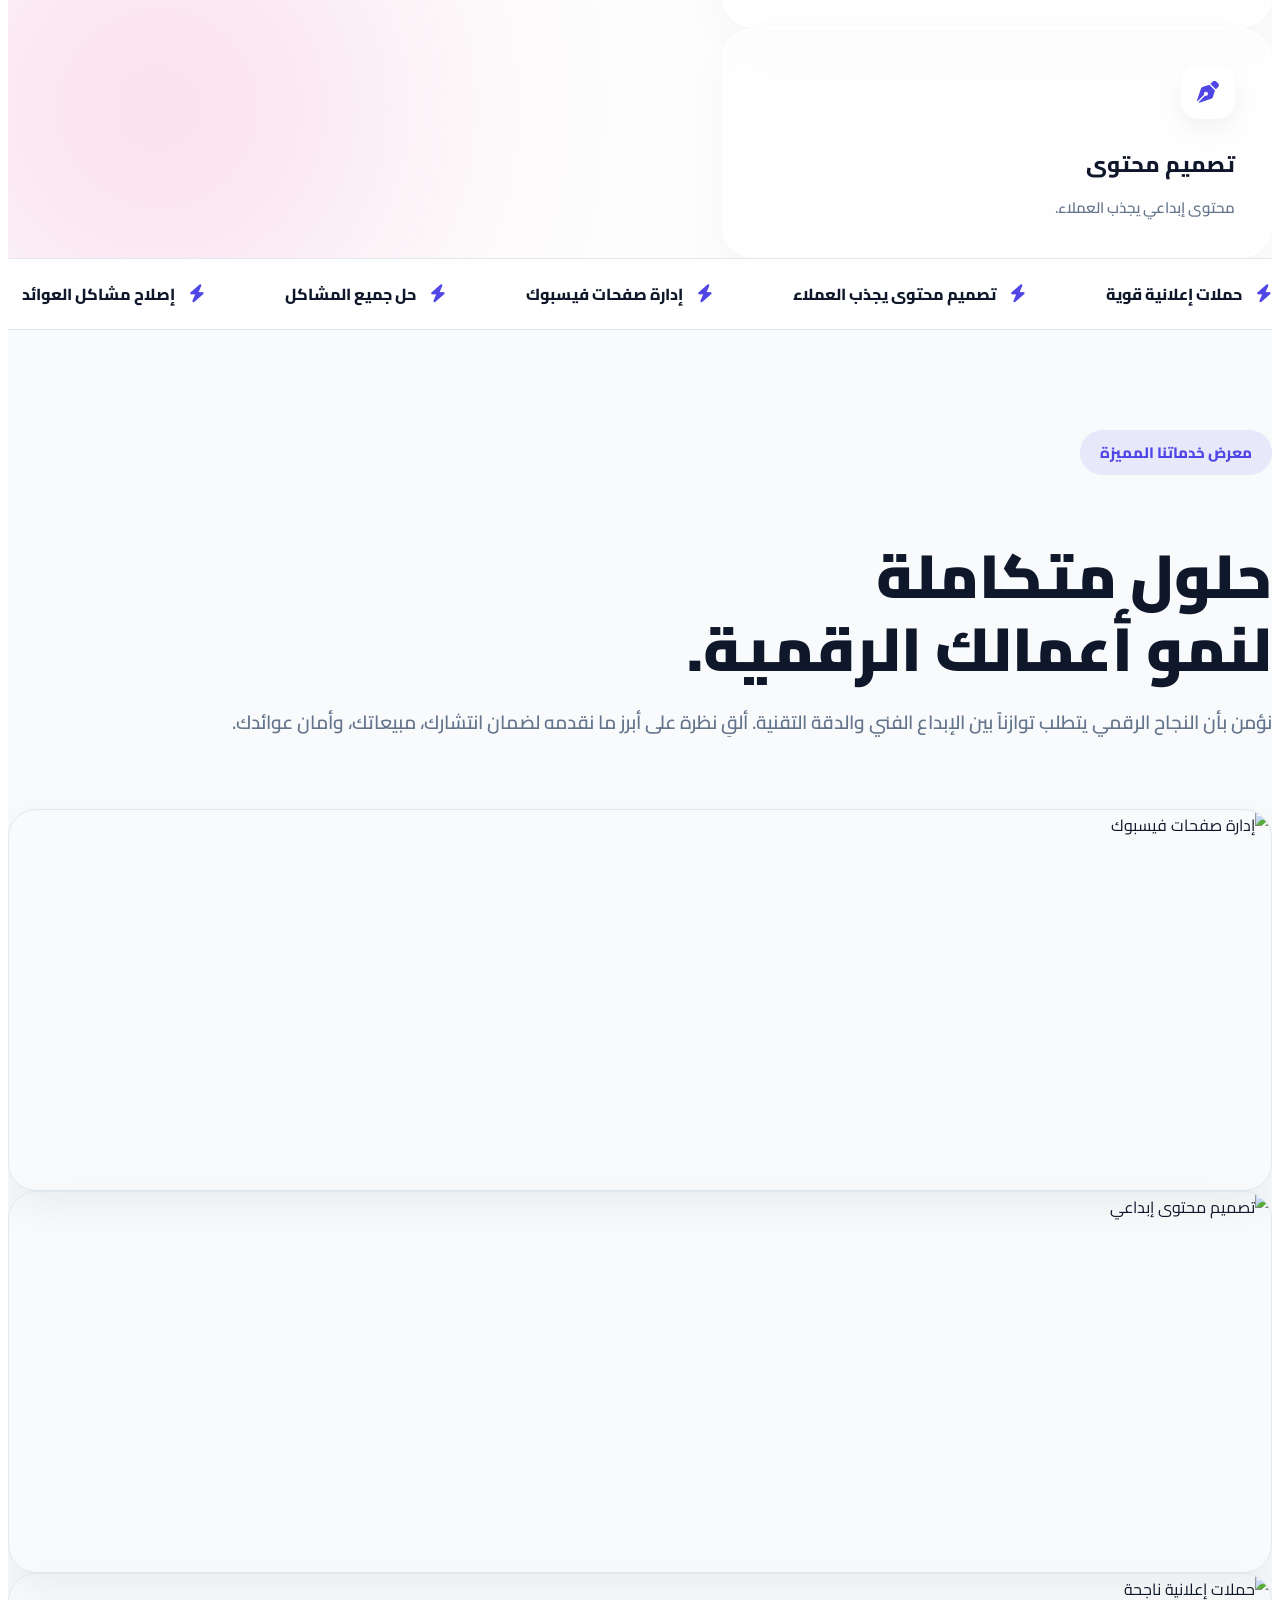
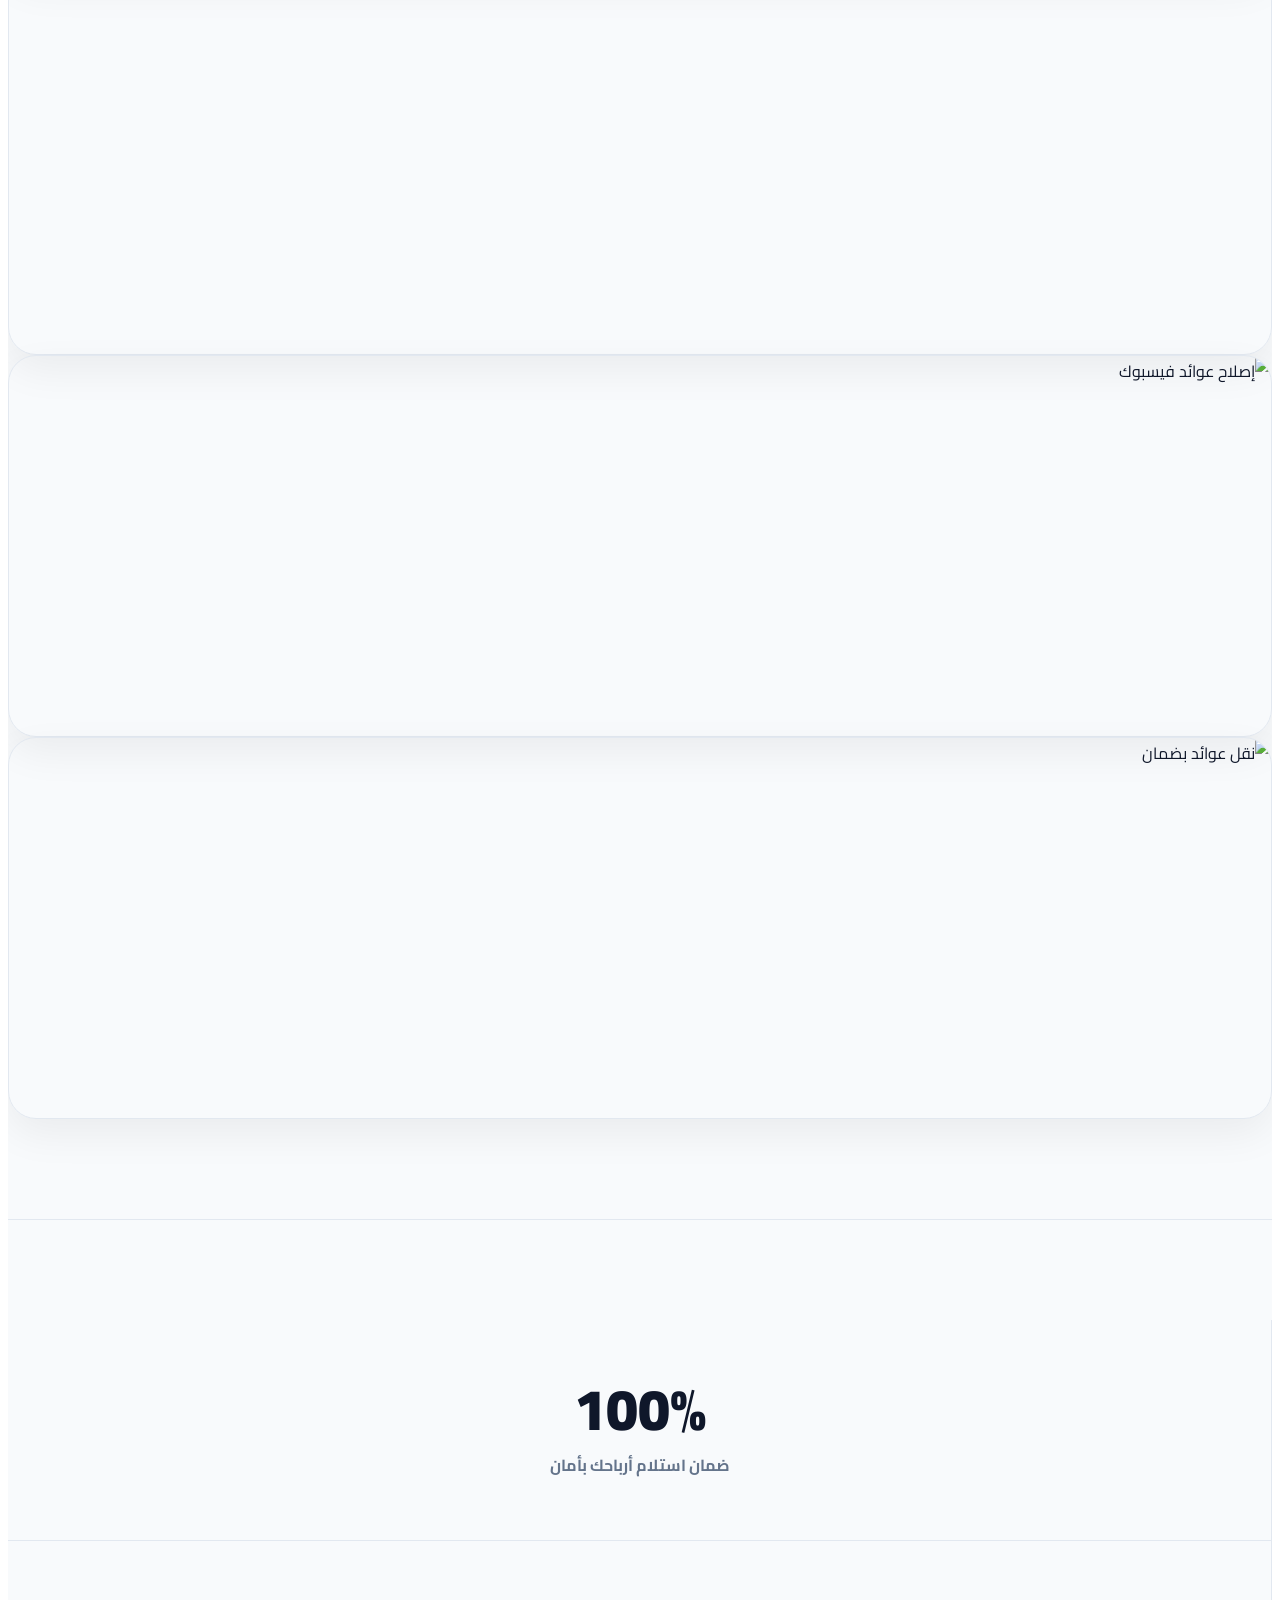
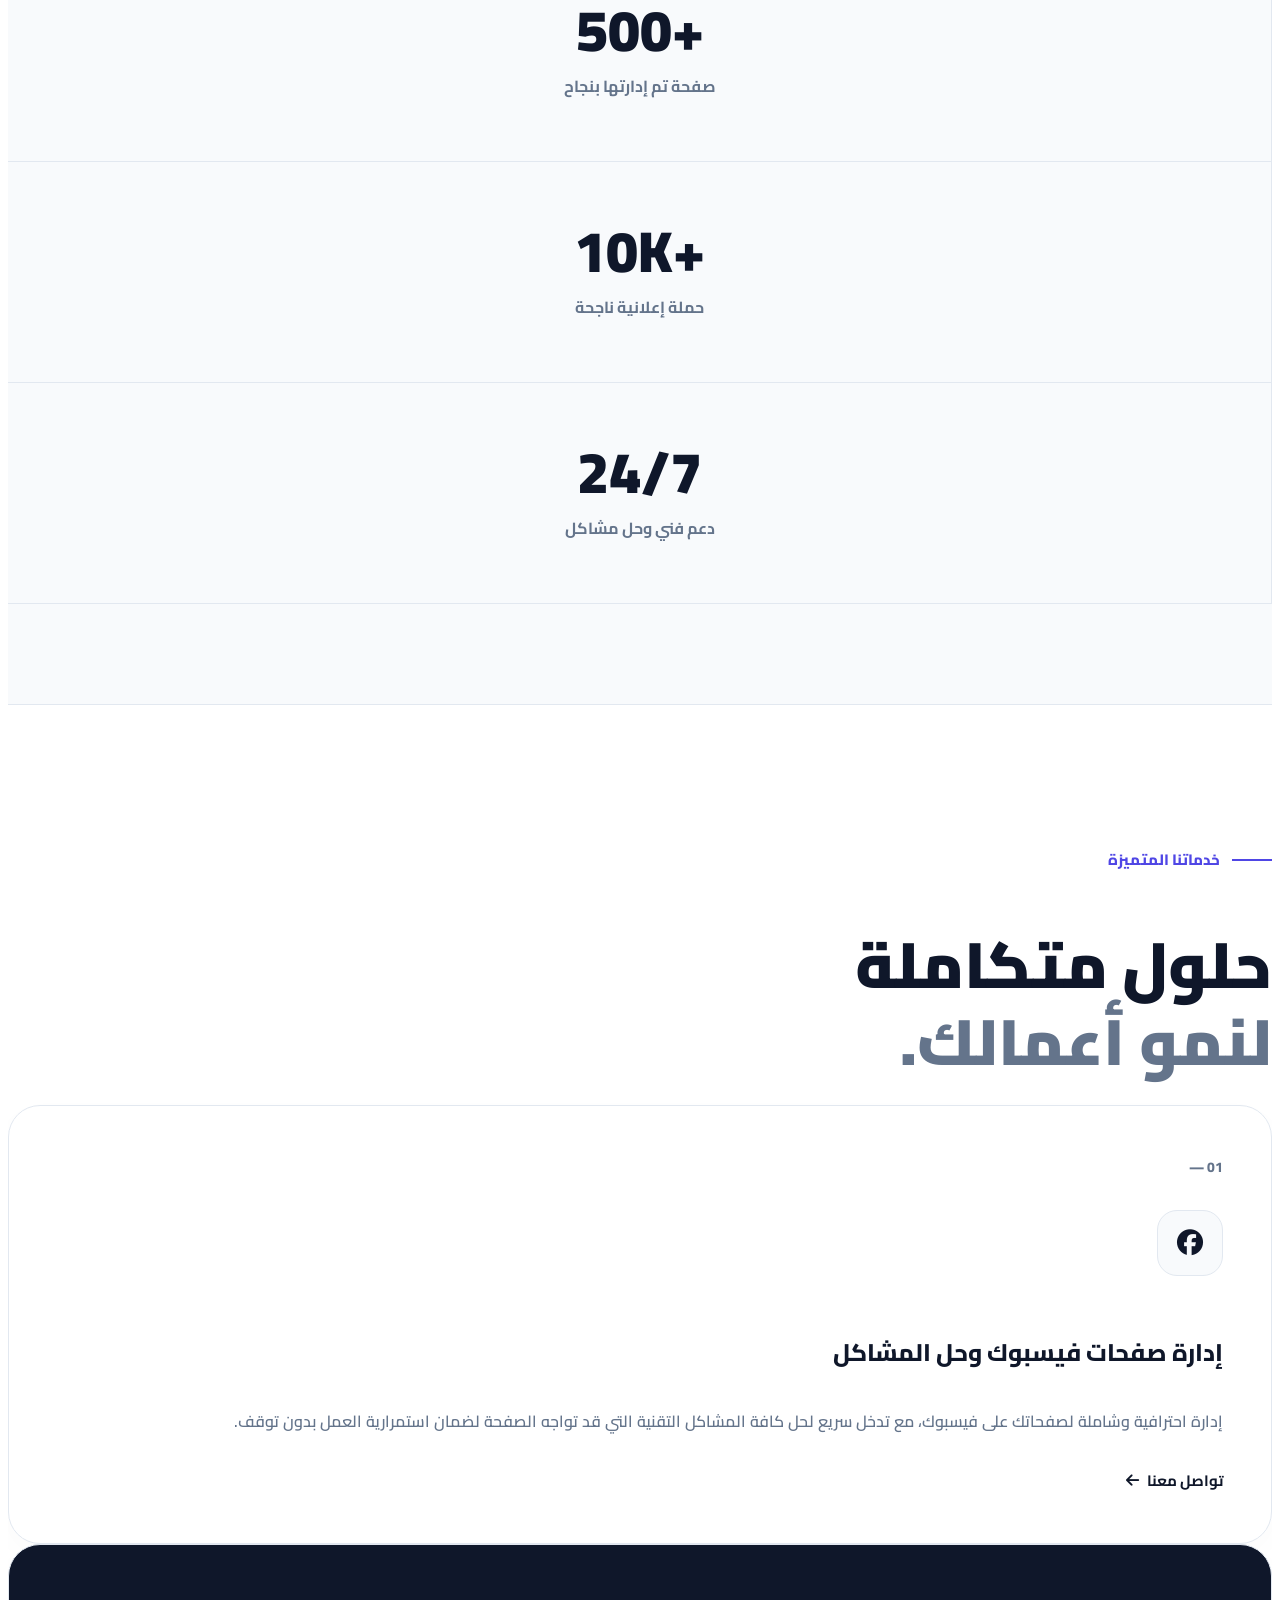
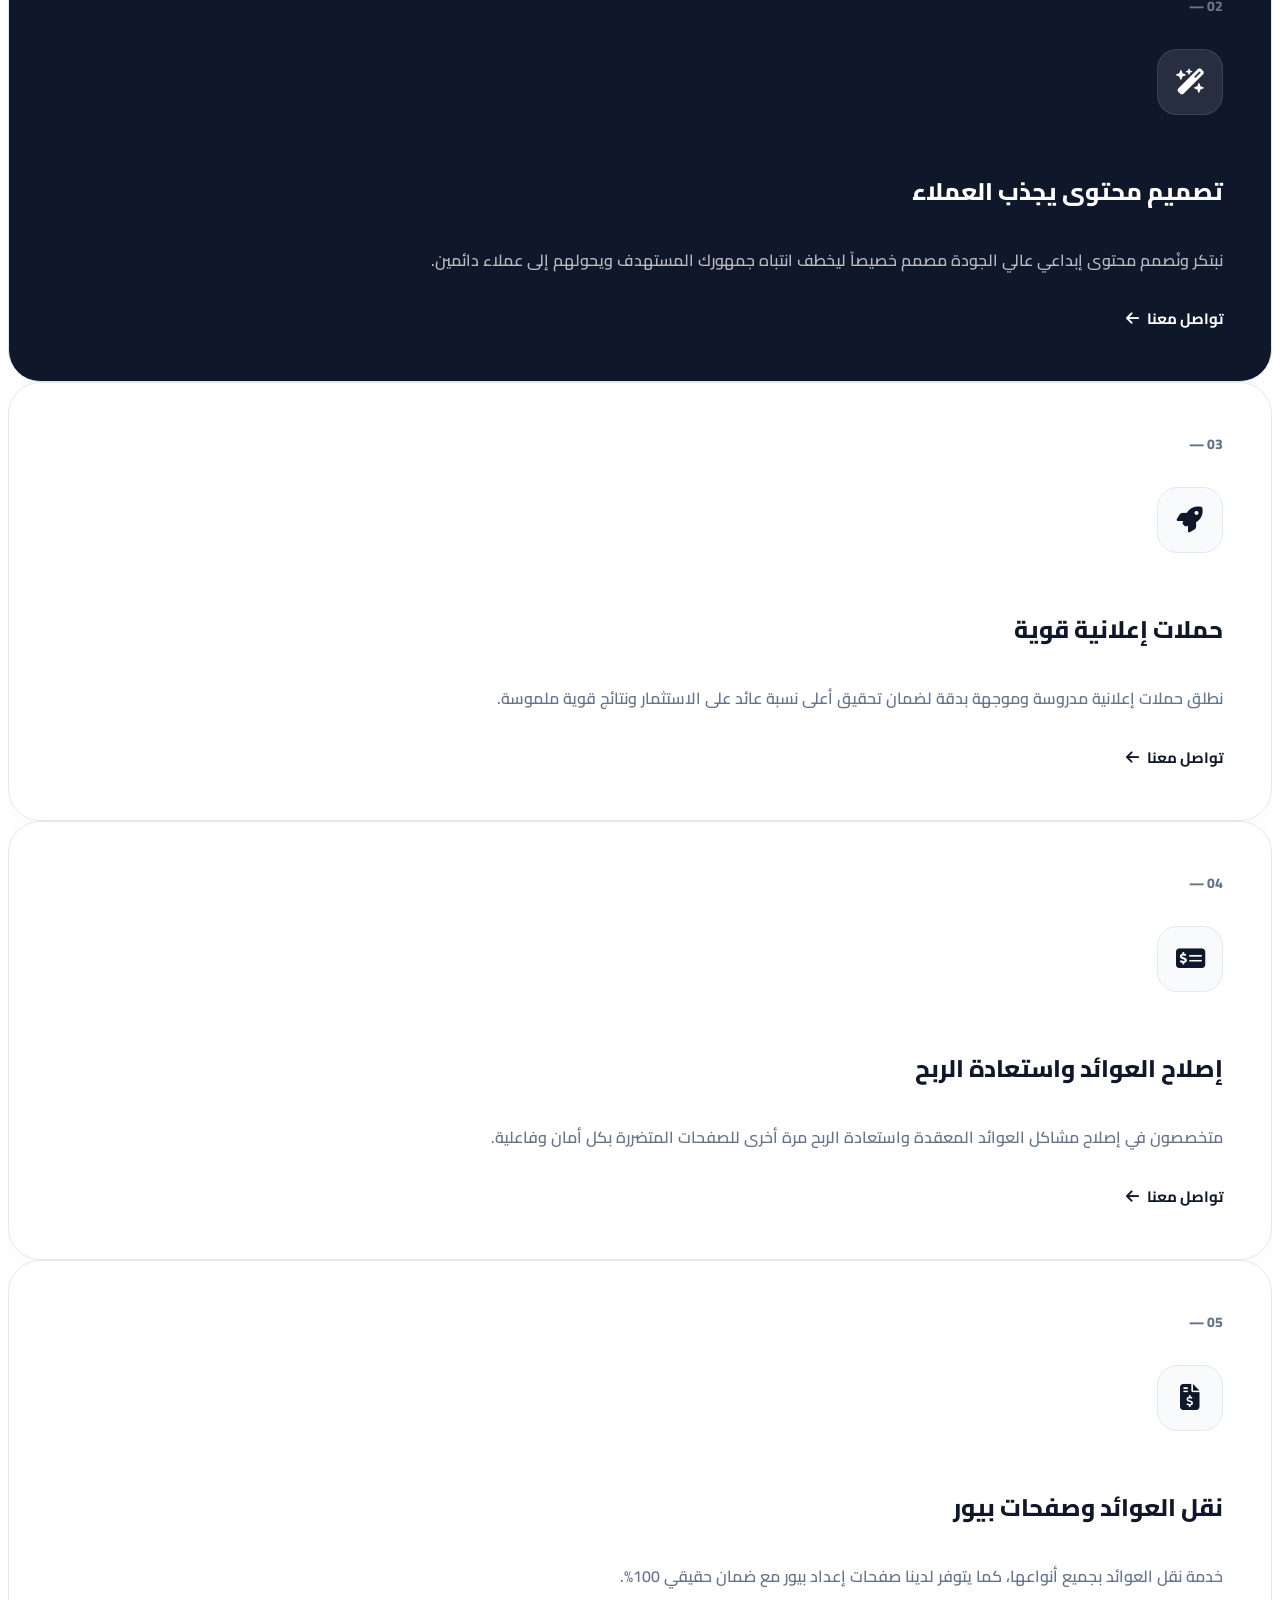
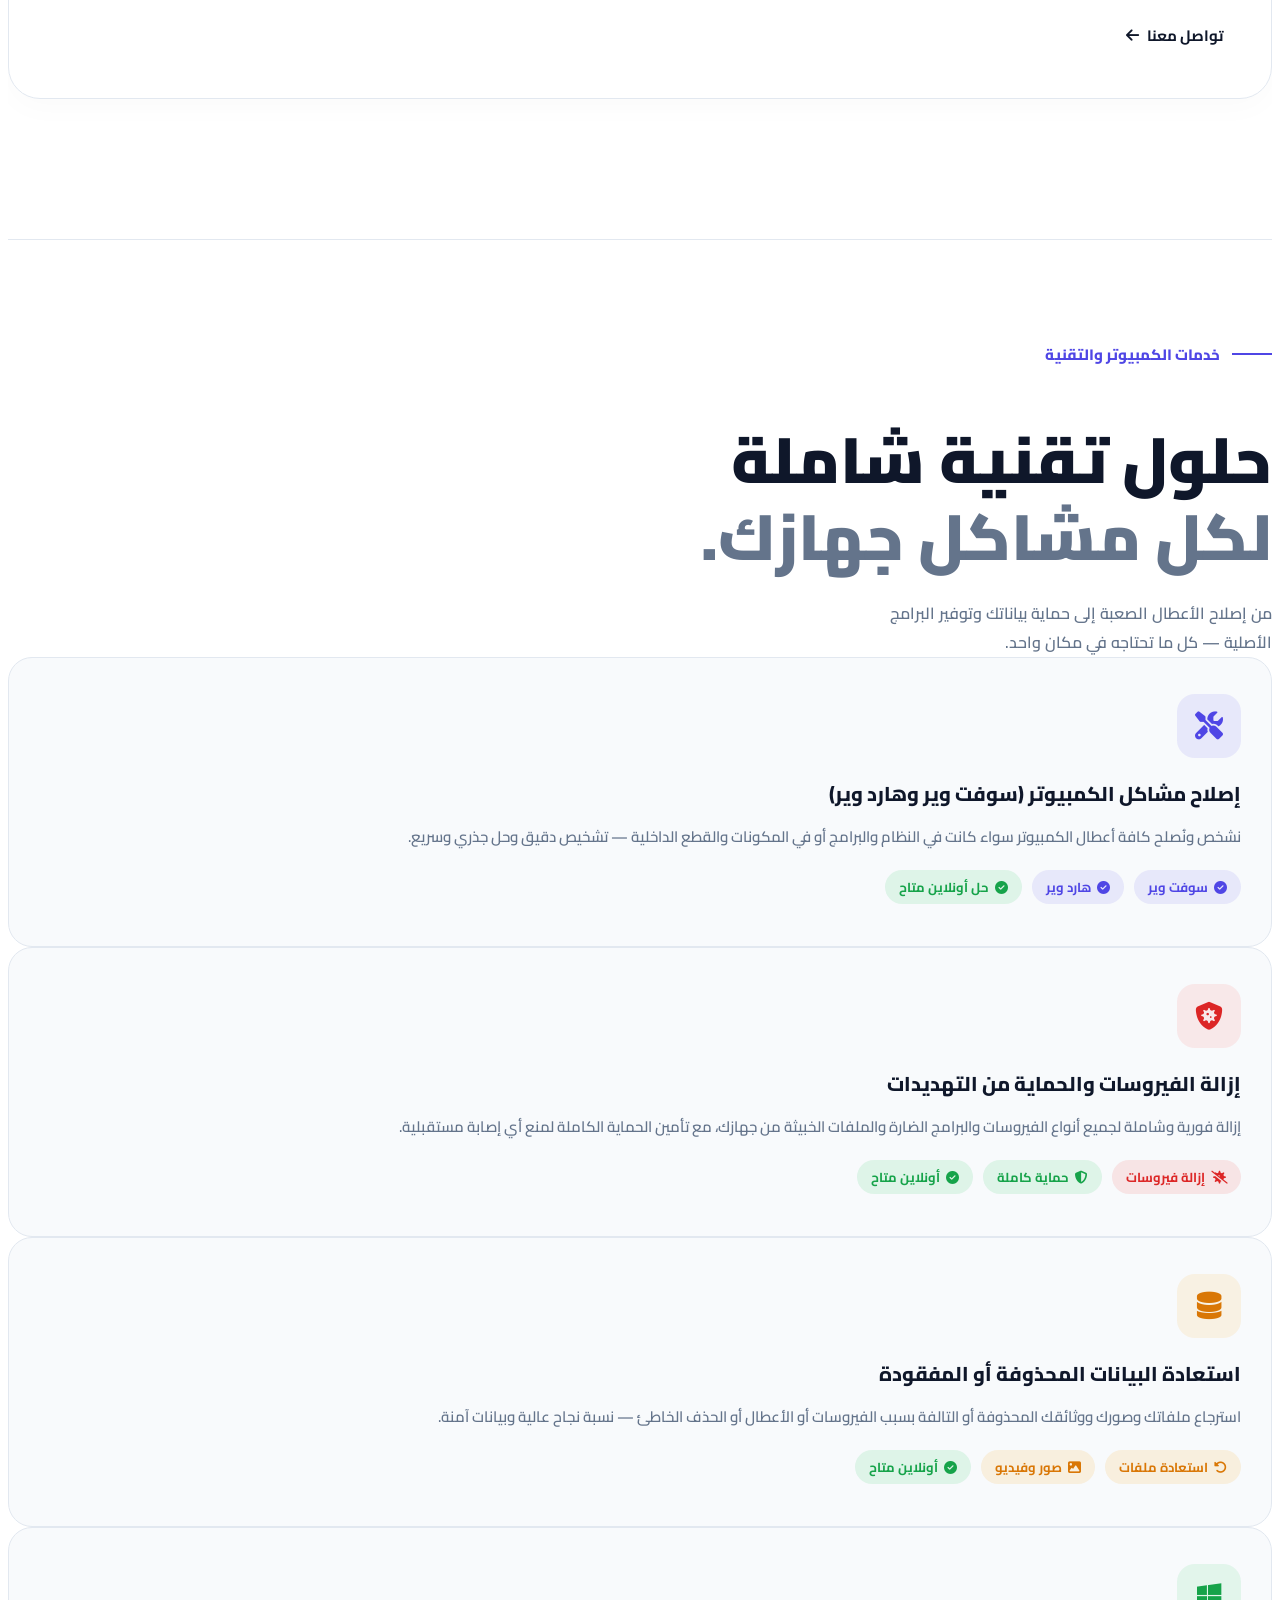
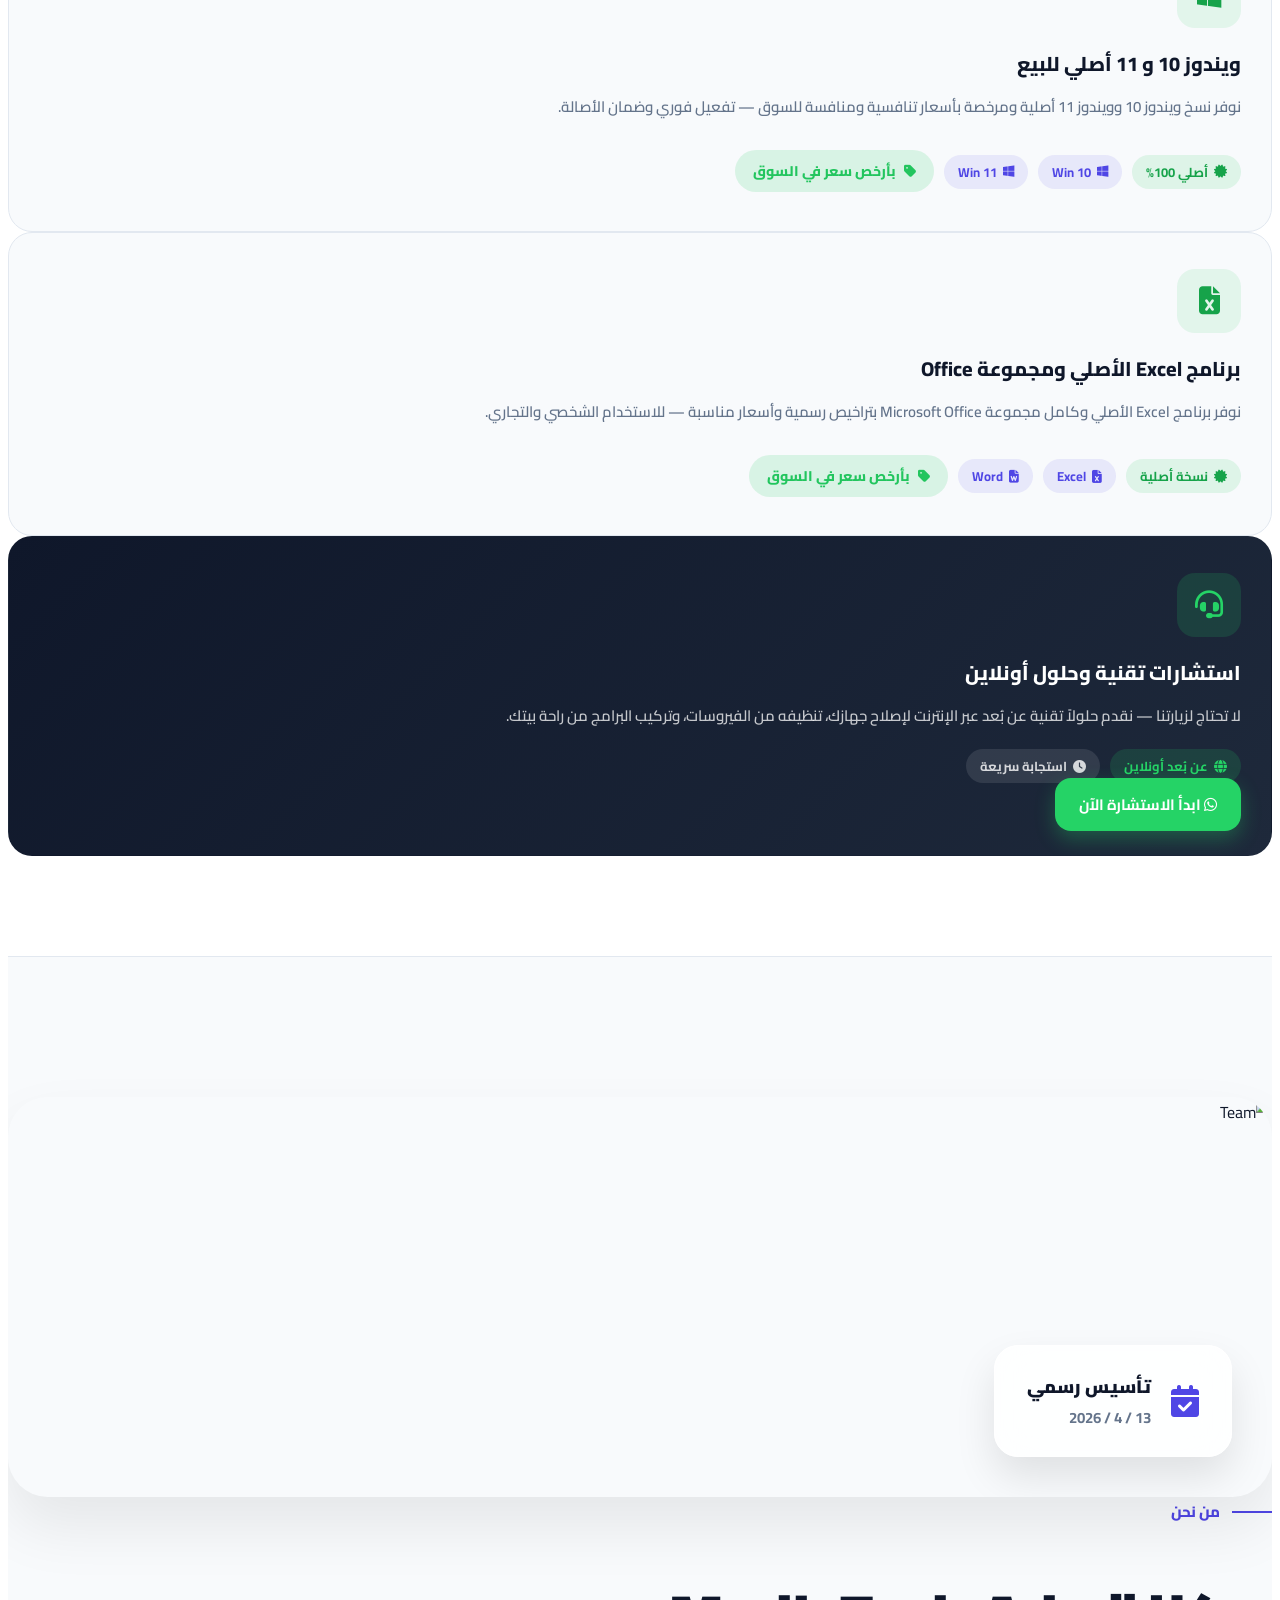
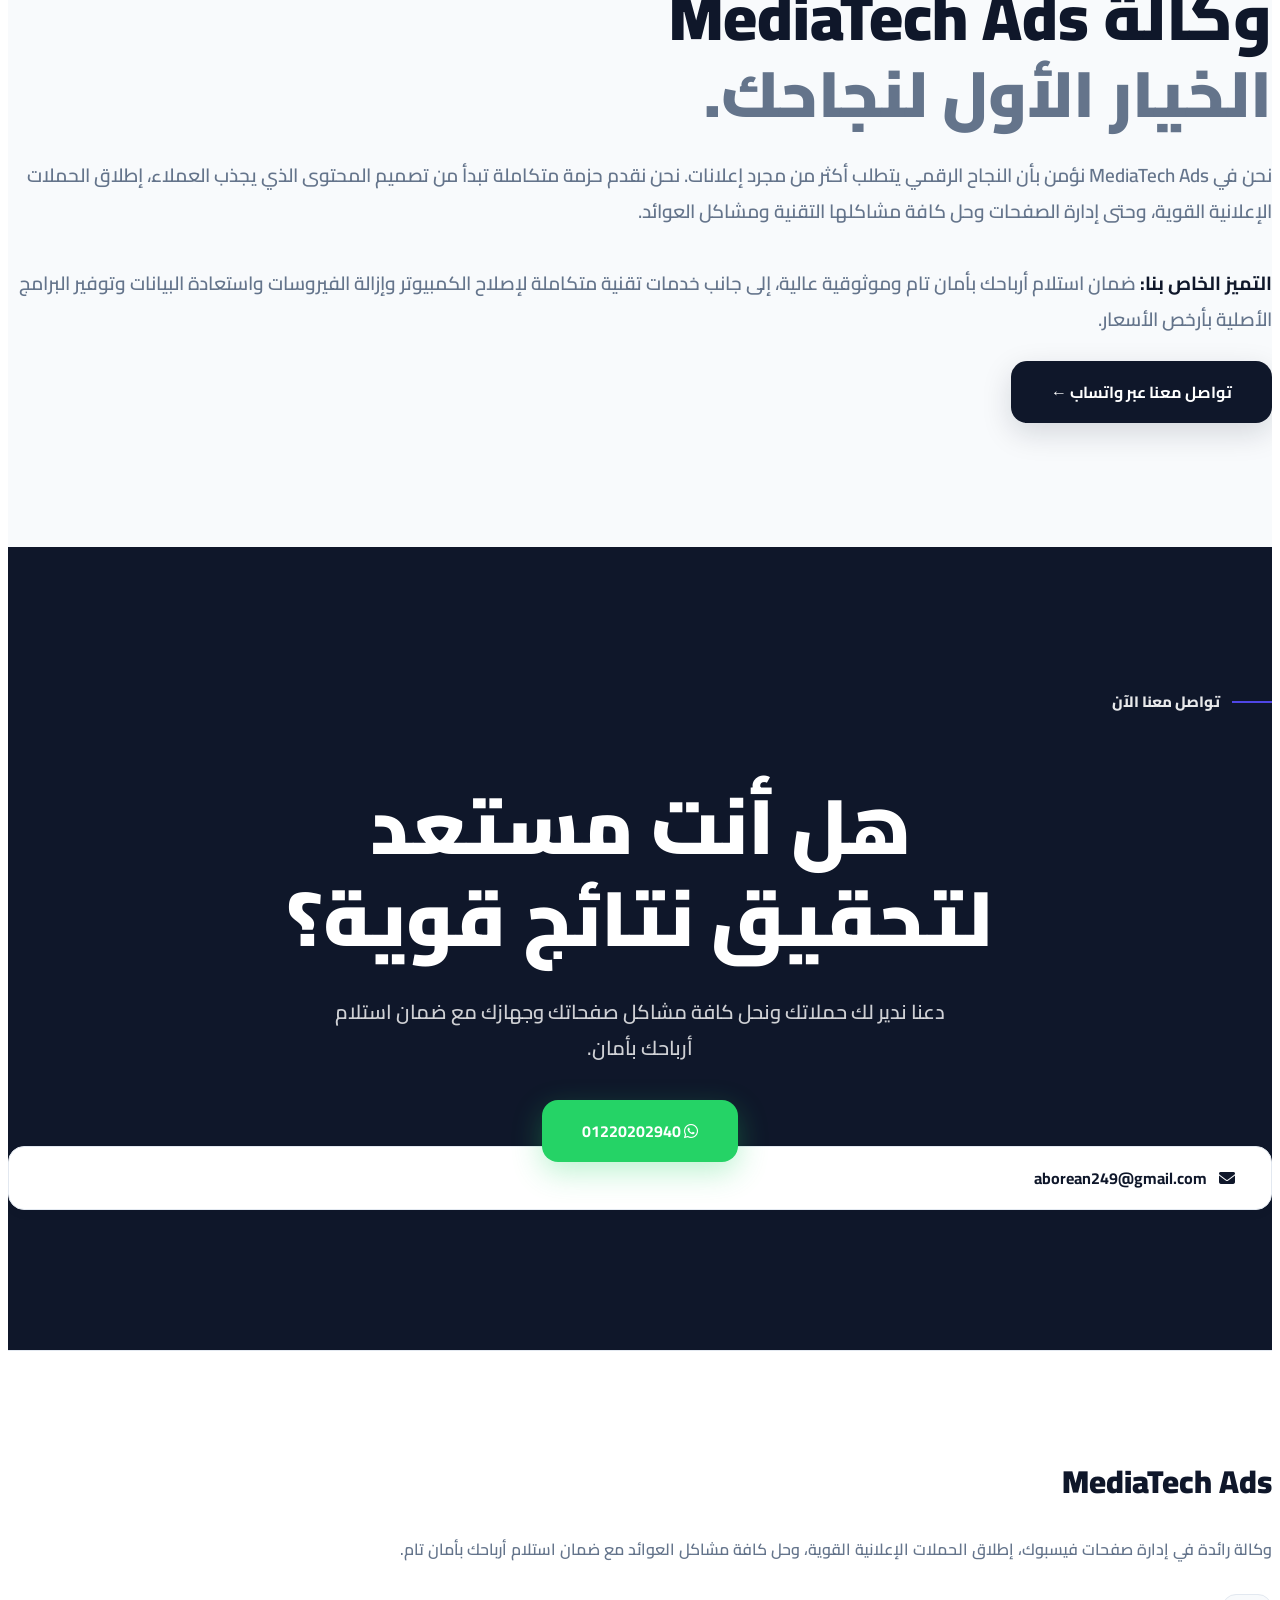
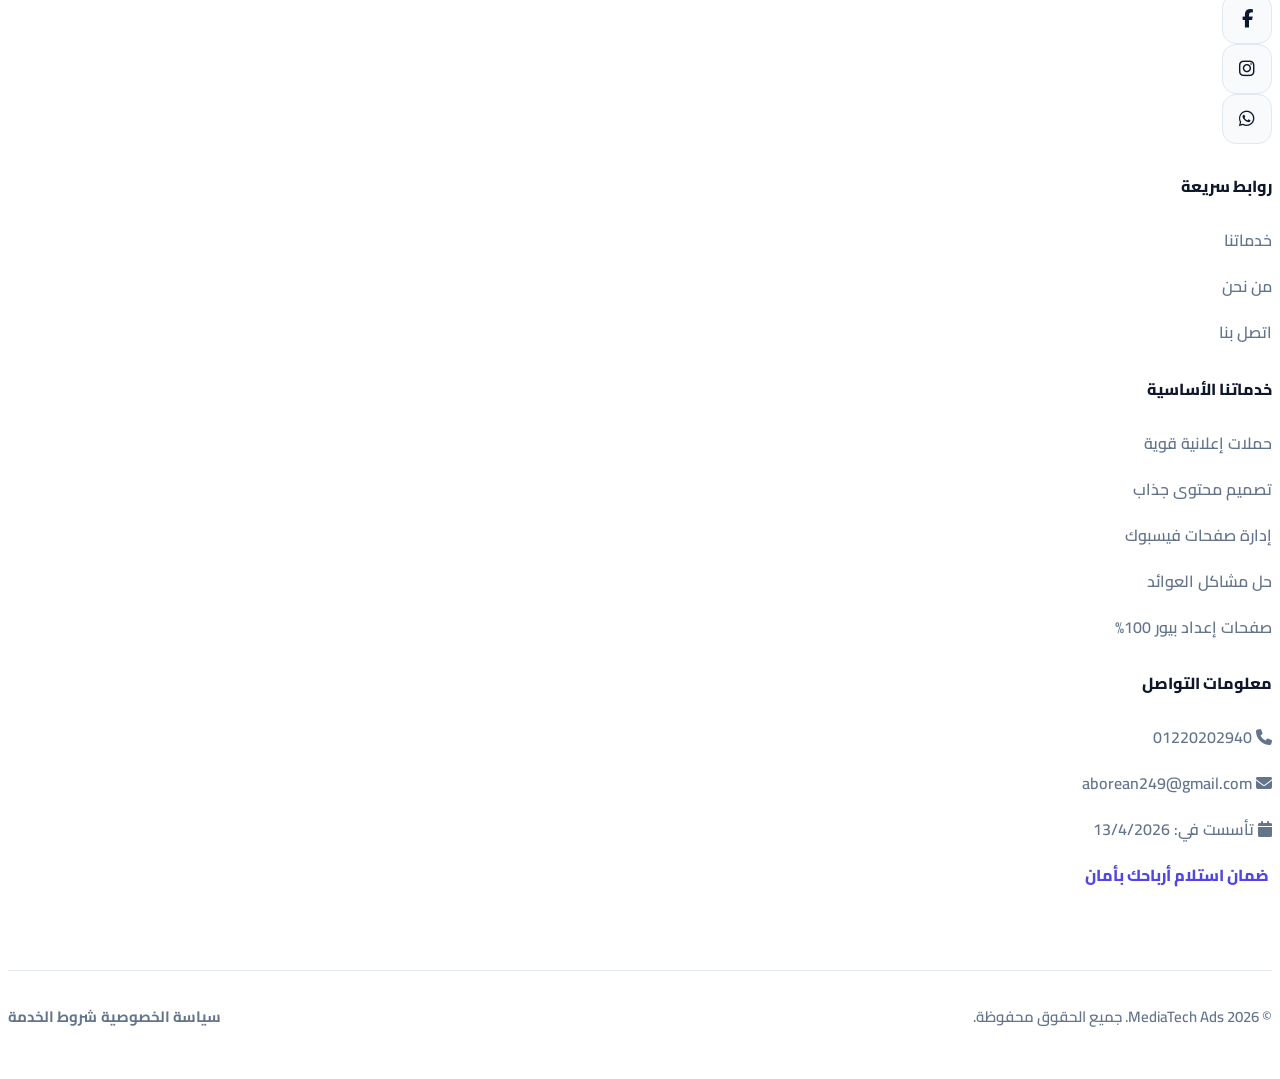
==== commit 5e123efb: "ED" ====
--- a/index.html
+++ b/index.html
@@ -13,299 +13,7 @@
 <link href="https://fonts.googleapis.com/css2?family=Cairo:wght@400;600;700;800;900&display=swap" rel="stylesheet">
 <link rel="stylesheet" href="https://cdnjs.cloudflare.com/ajax/libs/font-awesome/6.4.0/css/all.min.css">
 <link rel="stylesheet" href="./assets/style/main.css">
-<style>
-html, body {
-  overflow-x: hidden;
-  max-width: 100%;
-}
-*, html, body {
-  cursor: auto !important;
-}
-a, a *, button, button *, .btn-primary-glow, .btn-ghost, .chat-toggle, .whatsapp-float, .qr-btn, .svc-card {
-  cursor: pointer !important;
-}
-input[type="text"], .chat-input {
-  cursor: text !important;
-}
-@media screen and (max-width: 992px) {
-  .hero-tag {
-    margin: 5vh 0;
-  }
-  .about-badge {
-    display: none;
-  }
-  .about-img-box {
-    min-height: auto;
-  }
-  .d-flex.justify-content-center.gap-3.flex-wrap a {
-    width: 100%;
-    direction: ltr;
-    text-align: center !important;
-    justify-content: center;
-  }
-  .svc-card.fade-in.visible {
-    padding: 20px;
-  }
-  h2.cta-title {
-    font-size: xx-large;
-  }
-  section.hero {
-    padding-bottom: 5vh;
-  }
-}
-
-.tech-section {
-  padding: 100px 0;
-  background: var(--bg, #ffffff);
-  border-top: 1px solid var(--border, #e2e8f0);
-  position: relative;
-  overflow: hidden;
-}
-
-.tech-card {
-  background: var(--surface, #f8fafc);
-  border: 1px solid var(--border, #e2e8f0);
-  border-radius: 24px;
-  padding: 36px 30px;
-  height: 100%;
-  transition: all 0.4s cubic-bezier(0.4, 0, 0.2, 1);
-  position: relative;
-  overflow: hidden;
-}
-
-.tech-card::before {
-  content: '';
-  position: absolute;
-  top: 0;
-  right: 0;
-  width: 100%;
-  height: 4px;
-  background: linear-gradient(90deg, #4f46e5, #7c3aed);
-  transform: scaleX(0);
-  transform-origin: right;
-  transition: transform 0.4s ease;
-}
-
-.tech-card:hover::before {
-  transform: scaleX(1);
-}
-
-.tech-card:hover {
-  transform: translateY(-6px);
-  box-shadow: 0 20px 50px rgba(79, 70, 229, 0.10);
-  border-color: var(--accent, #4f46e5);
-}
-
-.tech-card-icon {
-  width: 64px;
-  height: 64px;
-  border-radius: 18px;
-  display: flex;
-  align-items: center;
-  justify-content: center;
-  font-size: 28px;
-  margin-bottom: 22px;
-  flex-shrink: 0;
-}
-
-.tech-card-title {
-  font-size: 20px;
-  font-weight: 800;
-  color: var(--text, #0f172a);
-  margin-bottom: 12px;
-  line-height: 1.4;
-}
-
-.tech-card-desc {
-  font-size: 15px;
-  font-weight: 600;
-  color: var(--muted, #64748b);
-  line-height: 1.8;
-  margin-bottom: 20px;
-}
-
-.tech-badge {
-  display: inline-flex;
-  align-items: center;
-  gap: 6px;
-  padding: 5px 14px;
-  border-radius: 50px;
-  font-size: 13px;
-  font-weight: 700;
-  margin-left: 6px;
-  margin-bottom: 6px;
-}
-
-.tech-badge-green {
-  background: rgba(34, 197, 94, 0.12);
-  color: #16a34a;
-}
-
-.tech-badge-blue {
-  background: rgba(79, 70, 229, 0.10);
-  color: #4f46e5;
-}
-
-.tech-badge-orange {
-  background: rgba(245, 158, 11, 0.12);
-  color: #d97706;
-}
-
-.tech-badge-red {
-  background: rgba(239, 68, 68, 0.12);
-  color: #dc2626;
-}
-
-.tech-featured {
-  background: linear-gradient(135deg, #0f172a 0%, #1e293b 100%);
-  border-color: transparent;
-  color: white;
-}
-
-.tech-featured .tech-card-title {
-  color: #ffffff;
-}
-
-.tech-featured .tech-card-desc {
-  color: rgba(255,255,255,0.75);
-}
-
-.tech-featured::before {
-  background: linear-gradient(90deg, #25d366, #128c7e);
-}
-
-.tech-price-tag {
-  display: inline-flex;
-  align-items: center;
-  gap: 8px;
-  background: rgba(34, 197, 94, 0.15);
-  color: #22c55e;
-  padding: 8px 18px;
-  border-radius: 50px;
-  font-size: 14px;
-  font-weight: 800;
-  margin-top: 10px;
-}
-
-.services-showcase {
-  padding: 100px 0;
-  background: var(--surface, #f8fafc);
-  position: relative;
-  overflow: hidden;
-}
-
-.showcase-header {
-  margin-bottom: 70px;
-}
-
-.showcase-title {
-  font-size: clamp(2.5rem, 5vw, 3.8rem);
-  font-weight: 900;
-  color: var(--text, #0f172a);
-  line-height: 1.2;
-  margin-bottom: 15px;
-}
-
-.showcase-desc {
-  font-size: 19px;
-  font-weight: 600;
-  color: var(--muted, #64748b);
-  line-height: 1.8;
-}
-
-.svc-img-card {
-  position: relative;
-  border-radius: 28px;
-  overflow: hidden;
-  height: 380px;
-  box-shadow: 0 15px 40px rgba(0,0,0,0.06);
-  cursor: pointer !important;
-  transition: all 0.5s cubic-bezier(0.4, 0, 0.2, 1);
-  border: 1px solid var(--border, #e2e8f0);
-}
-
-.svc-img-card:hover {
-  transform: translateY(-8px) scale(1.01);
-  box-shadow: 0 25px 60px rgba(79, 70, 229, 0.12);
-  border-color: var(--accent, #4f46e5);
-}
-
-.svc-img-card img {
-  width: 100%;
-  height: 100%;
-  object-fit: cover;
-  transition: transform 0.6s cubic-bezier(0.4, 0, 0.2, 1);
-}
-
-.svc-img-card:hover img {
-  transform: scale(1.1);
-}
-
-.svc-card-overlay {
-  position: absolute;
-  bottom: 0;
-  left: 0;
-  right: 0;
-  padding: 40px 30px;
-  background: linear-gradient(to top, rgba(15, 23, 42, 0.98) 0%, rgba(15, 23, 42, 0) 100%);
-  color: white;
-  transform: translateY(20px);
-  opacity: 0;
-  transition: all 0.4s ease-out;
-  display: flex;
-  flex-direction: column;
-  justify-content: flex-end;
-  height: 100%;
-}
-
-.svc-img-card:hover .svc-card-overlay {
-  transform: translateY(0);
-  opacity: 1;
-}
-
-.svc-card-icon {
-  font-size: 30px;
-  color: #ffffff;
-  margin-bottom: 15px;
-}
-
-.svc-card-title {
-  font-size: 24px;
-  font-weight: 800;
-  margin-bottom: 10px;
-  color: #ffffff;
-  line-height: 1.3;
-}
-
-.svc-card-desc {
-  font-size: 15px;
-  font-weight: 600;
-  color: rgba(255, 255, 255, 0.85);
-  line-height: 1.7;
-  margin-bottom: 0;
-}
-
-@media (max-width: 991px) {
-  .svc-img-card {
-    height: 320px;
-  }
-}
-
-@media (max-width: 576px) {
-  .svc-img-card {
-    height: 280px;
-  }
-  .svc-card-overlay {
-    padding: 30px 20px;
-  }
-  .svc-card-title {
-    font-size: 20px;
-  }
-  .tech-card {
-    padding: 24px 20px;
-  }
-}
-</style>
+
 </head>
 <body>
 
@@ -753,30 +461,38 @@
 <script src="./assets/script/header.js"></script>
 <script src="./assets/script/footer.js"></script>
 <script src="https://cdn.jsdelivr.net/npm/bootstrap@5.3.2/dist/js/bootstrap.bundle.min.js"></script>
+
 <script>
-window.addEventListener('scroll', () => {
+    window.addEventListener('scroll', () => {
   if(document.getElementById('navbar')) {
     document.getElementById('navbar').classList.toggle('scrolled', window.scrollY > 60);
   }
 });
+
 const observer = new IntersectionObserver((entries) => {
   entries.forEach(e => { if (e.isIntersecting) { e.target.classList.add('visible'); } });
 }, { threshold: 0.1 });
+
 document.querySelectorAll('.fade-in').forEach(el => observer.observe(el));
+
 let chatOpen = false;
+
 function toggleChat() {
   chatOpen = !chatOpen;
   document.getElementById('chatWindow').classList.toggle('open', chatOpen);
-  document.getElementById('chatIcon').className = chatOpen ? 'fa-solid fa-xmark' : 'fa-solid fa-comments';
+  document.getElementById('chatIcon').className = chatOpen ? 'fa-solid fa-xmark' : 'fa-solid fa-robot';
   document.getElementById('whatsappBtn').style.display = chatOpen ? 'none' : '';
 }
+
 function closeChat() {
   chatOpen = false;
   document.getElementById('chatWindow').classList.remove('open');
-  document.getElementById('chatIcon').className = 'fa-solid fa-comments';
+  document.getElementById('chatIcon').className = 'fa-solid fa-robot';
   document.getElementById('whatsappBtn').style.display = '';
 }
+
 document.getElementById('chatToggle').addEventListener('click', toggleChat);
+
 const botReplies = {
   'الخدمات الإعلانية': "نقدم خدمات إعلانية قوية تضمن لك نتائج مذهلة. نقوم بتصميم محتوى يجذب العملاء وإطلاق الحملات. هل تود التحدث مع خبير؟",
   'إصلاح مشاكل العوائد': "نحن متخصصون في إصلاح مشاكل العوائد، استعادة الربح مرة أخرى، ونقل العوائد بجميع أنواعها بأمان تام. تواصل معنا على واتساب 01220202940 للتفاصيل.",
@@ -788,6 +504,7 @@
   'التواصل للحجز': "تفضل بالتواصل معنا مباشرة عبر واتساب أو الاتصال على الرقم: 01220202940 أو عبر الإيميل aborean249@gmail.com",
   'default': "مرحباً بك! لتقديم أفضل مساعدة، يرجى التواصل معنا مباشرة على رقم الواتساب الخاص بنا: 01220202940."
 };
+
 function addMsg(text, sender) {
   const body = document.getElementById('chatBody');
   const div = document.createElement('div');
@@ -796,18 +513,22 @@
   body.appendChild(div);
   body.scrollTop = body.scrollHeight;
 }
+
 function showTyping() {
   const body = document.getElementById('chatBody');
   const div = document.createElement('div');
-  div.className = 'msg bot typing'; div.id = 'typingIndicator';
+  div.className = 'msg bot typing'; 
+  div.id = 'typingIndicator';
   div.innerHTML = '<span></span><span></span><span></span>';
   body.appendChild(div);
   body.scrollTop = body.scrollHeight;
 }
+
 function removeTyping() {
   const t = document.getElementById('typingIndicator');
   if (t) t.remove();
 }
+
 function sendQuick(text) {
   addMsg(text, 'user');
   showTyping();
@@ -817,6 +538,7 @@
     addMsg(reply, 'bot');
   }, 1000);
 }
+
 function sendMessage() {
   const input = document.getElementById('chatInput');
   const text = input.value.trim();
@@ -833,6 +555,7 @@
     addMsg(reply, 'bot');
   }, 1200);
 }
+
 function handleKey(e) {
   if (e.key === 'Enter') sendMessage();
 }
--- a/assets/style/main.css
+++ b/assets/style/main.css
@@ -102,6 +102,301 @@
 .orb2 { width: 500px; height: 500px; background: var(--accent2); bottom: -100px; left: -100px; }
 .orb3 { width: 400px; height: 400px; background: var(--accent3); top: 50%; left: 40%; }
 
+
+
+html, body {
+  overflow-x: hidden;
+  max-width: 100%;
+}
+*, html, body {
+  cursor: auto !important;
+}
+a, a *, button, button *, .btn-primary-glow, .btn-ghost, .chat-toggle, .whatsapp-float, .qr-btn, .svc-card {
+  cursor: pointer !important;
+}
+input[type="text"], .chat-input {
+  cursor: text !important;
+}
+@media screen and (max-width: 992px) {
+  .hero-tag {
+    margin: 5vh 0;
+  }
+  .about-badge {
+    display: none;
+  }
+  .about-img-box {
+    min-height: auto;
+  }
+  .d-flex.justify-content-center.gap-3.flex-wrap a {
+    width: 100%;
+    direction: ltr;
+    text-align: center !important;
+    justify-content: center;
+  }
+  .svc-card.fade-in.visible {
+    padding: 20px;
+  }
+  h2.cta-title {
+    font-size: xx-large;
+  }
+  section.hero {
+    padding-bottom: 5vh;
+  }
+}
+
+.tech-section {
+  padding: 100px 0;
+  background: var(--bg, #ffffff);
+  border-top: 1px solid var(--border, #e2e8f0);
+  position: relative;
+  overflow: hidden;
+}
+
+.tech-card {
+  background: var(--surface, #f8fafc);
+  border: 1px solid var(--border, #e2e8f0);
+  border-radius: 24px;
+  padding: 36px 30px;
+  height: 100%;
+  transition: all 0.4s cubic-bezier(0.4, 0, 0.2, 1);
+  position: relative;
+  overflow: hidden;
+}
+
+.tech-card::before {
+  content: '';
+  position: absolute;
+  top: 0;
+  right: 0;
+  width: 100%;
+  height: 4px;
+  background: linear-gradient(90deg, #4f46e5, #7c3aed);
+  transform: scaleX(0);
+  transform-origin: right;
+  transition: transform 0.4s ease;
+}
+
+.tech-card:hover::before {
+  transform: scaleX(1);
+}
+
+.tech-card:hover {
+  transform: translateY(-6px);
+  box-shadow: 0 20px 50px rgba(79, 70, 229, 0.10);
+  border-color: var(--accent, #4f46e5);
+}
+
+.tech-card-icon {
+  width: 64px;
+  height: 64px;
+  border-radius: 18px;
+  display: flex;
+  align-items: center;
+  justify-content: center;
+  font-size: 28px;
+  margin-bottom: 22px;
+  flex-shrink: 0;
+}
+
+.tech-card-title {
+  font-size: 20px;
+  font-weight: 800;
+  color: var(--text, #0f172a);
+  margin-bottom: 12px;
+  line-height: 1.4;
+}
+
+.tech-card-desc {
+  font-size: 15px;
+  font-weight: 600;
+  color: var(--muted, #64748b);
+  line-height: 1.8;
+  margin-bottom: 20px;
+}
+
+.tech-badge {
+  display: inline-flex;
+  align-items: center;
+  gap: 6px;
+  padding: 5px 14px;
+  border-radius: 50px;
+  font-size: 13px;
+  font-weight: 700;
+  margin-left: 6px;
+  margin-bottom: 6px;
+}
+
+.tech-badge-green {
+  background: rgba(34, 197, 94, 0.12);
+  color: #16a34a;
+}
+
+.tech-badge-blue {
+  background: rgba(79, 70, 229, 0.10);
+  color: #4f46e5;
+}
+
+.tech-badge-orange {
+  background: rgba(245, 158, 11, 0.12);
+  color: #d97706;
+}
+
+.tech-badge-red {
+  background: rgba(239, 68, 68, 0.12);
+  color: #dc2626;
+}
+
+.tech-featured {
+  background: linear-gradient(135deg, #0f172a 0%, #1e293b 100%);
+  border-color: transparent;
+  color: white;
+}
+
+.tech-featured .tech-card-title {
+  color: #ffffff;
+}
+
+.tech-featured .tech-card-desc {
+  color: rgba(255,255,255,0.75);
+}
+
+.tech-featured::before {
+  background: linear-gradient(90deg, #25d366, #128c7e);
+}
+
+.tech-price-tag {
+  display: inline-flex;
+  align-items: center;
+  gap: 8px;
+  background: rgba(34, 197, 94, 0.15);
+  color: #22c55e;
+  padding: 8px 18px;
+  border-radius: 50px;
+  font-size: 14px;
+  font-weight: 800;
+  margin-top: 10px;
+}
+
+.services-showcase {
+  padding: 100px 0;
+  background: var(--surface, #f8fafc);
+  position: relative;
+  overflow: hidden;
+}
+
+.showcase-header {
+  margin-bottom: 70px;
+}
+
+.showcase-title {
+  font-size: clamp(2.5rem, 5vw, 3.8rem);
+  font-weight: 900;
+  color: var(--text, #0f172a);
+  line-height: 1.2;
+  margin-bottom: 15px;
+}
+
+.showcase-desc {
+  font-size: 19px;
+  font-weight: 600;
+  color: var(--muted, #64748b);
+  line-height: 1.8;
+}
+
+.svc-img-card {
+  position: relative;
+  border-radius: 28px;
+  overflow: hidden;
+  height: 380px;
+  box-shadow: 0 15px 40px rgba(0,0,0,0.06);
+  cursor: pointer !important;
+  transition: all 0.5s cubic-bezier(0.4, 0, 0.2, 1);
+  border: 1px solid var(--border, #e2e8f0);
+}
+
+.svc-img-card:hover {
+  transform: translateY(-8px) scale(1.01);
+  box-shadow: 0 25px 60px rgba(79, 70, 229, 0.12);
+  border-color: var(--accent, #4f46e5);
+}
+
+.svc-img-card img {
+  width: 100%;
+  height: 100%;
+  object-fit: cover;
+  transition: transform 0.6s cubic-bezier(0.4, 0, 0.2, 1);
+}
+
+.svc-img-card:hover img {
+  transform: scale(1.1);
+}
+
+.svc-card-overlay {
+  position: absolute;
+  bottom: 0;
+  left: 0;
+  right: 0;
+  padding: 40px 30px;
+  background: linear-gradient(to top, rgba(15, 23, 42, 0.98) 0%, rgba(15, 23, 42, 0) 100%);
+  color: white;
+  transform: translateY(20px);
+  opacity: 0;
+  transition: all 0.4s ease-out;
+  display: flex;
+  flex-direction: column;
+  justify-content: flex-end;
+  height: 100%;
+}
+
+.svc-img-card:hover .svc-card-overlay {
+  transform: translateY(0);
+  opacity: 1;
+}
+
+.svc-card-icon {
+  font-size: 30px;
+  color: #ffffff;
+  margin-bottom: 15px;
+}
+
+.svc-card-title {
+  font-size: 24px;
+  font-weight: 800;
+  margin-bottom: 10px;
+  color: #ffffff;
+  line-height: 1.3;
+}
+
+.svc-card-desc {
+  font-size: 15px;
+  font-weight: 600;
+  color: rgba(255, 255, 255, 0.85);
+  line-height: 1.7;
+  margin-bottom: 0;
+}
+
+@media (max-width: 991px) {
+  .svc-img-card {
+    height: 320px;
+  }
+}
+
+@media (max-width: 576px) {
+  .svc-img-card {
+    height: 280px;
+  }
+  .svc-card-overlay {
+    padding: 30px 20px;
+  }
+  .svc-card-title {
+    font-size: 20px;
+  }
+  .tech-card {
+    padding: 24px 20px;
+  }
+}
+
+
 .hero-tag {
   display: inline-flex; align-items: center; gap: 8px;
   background: white;
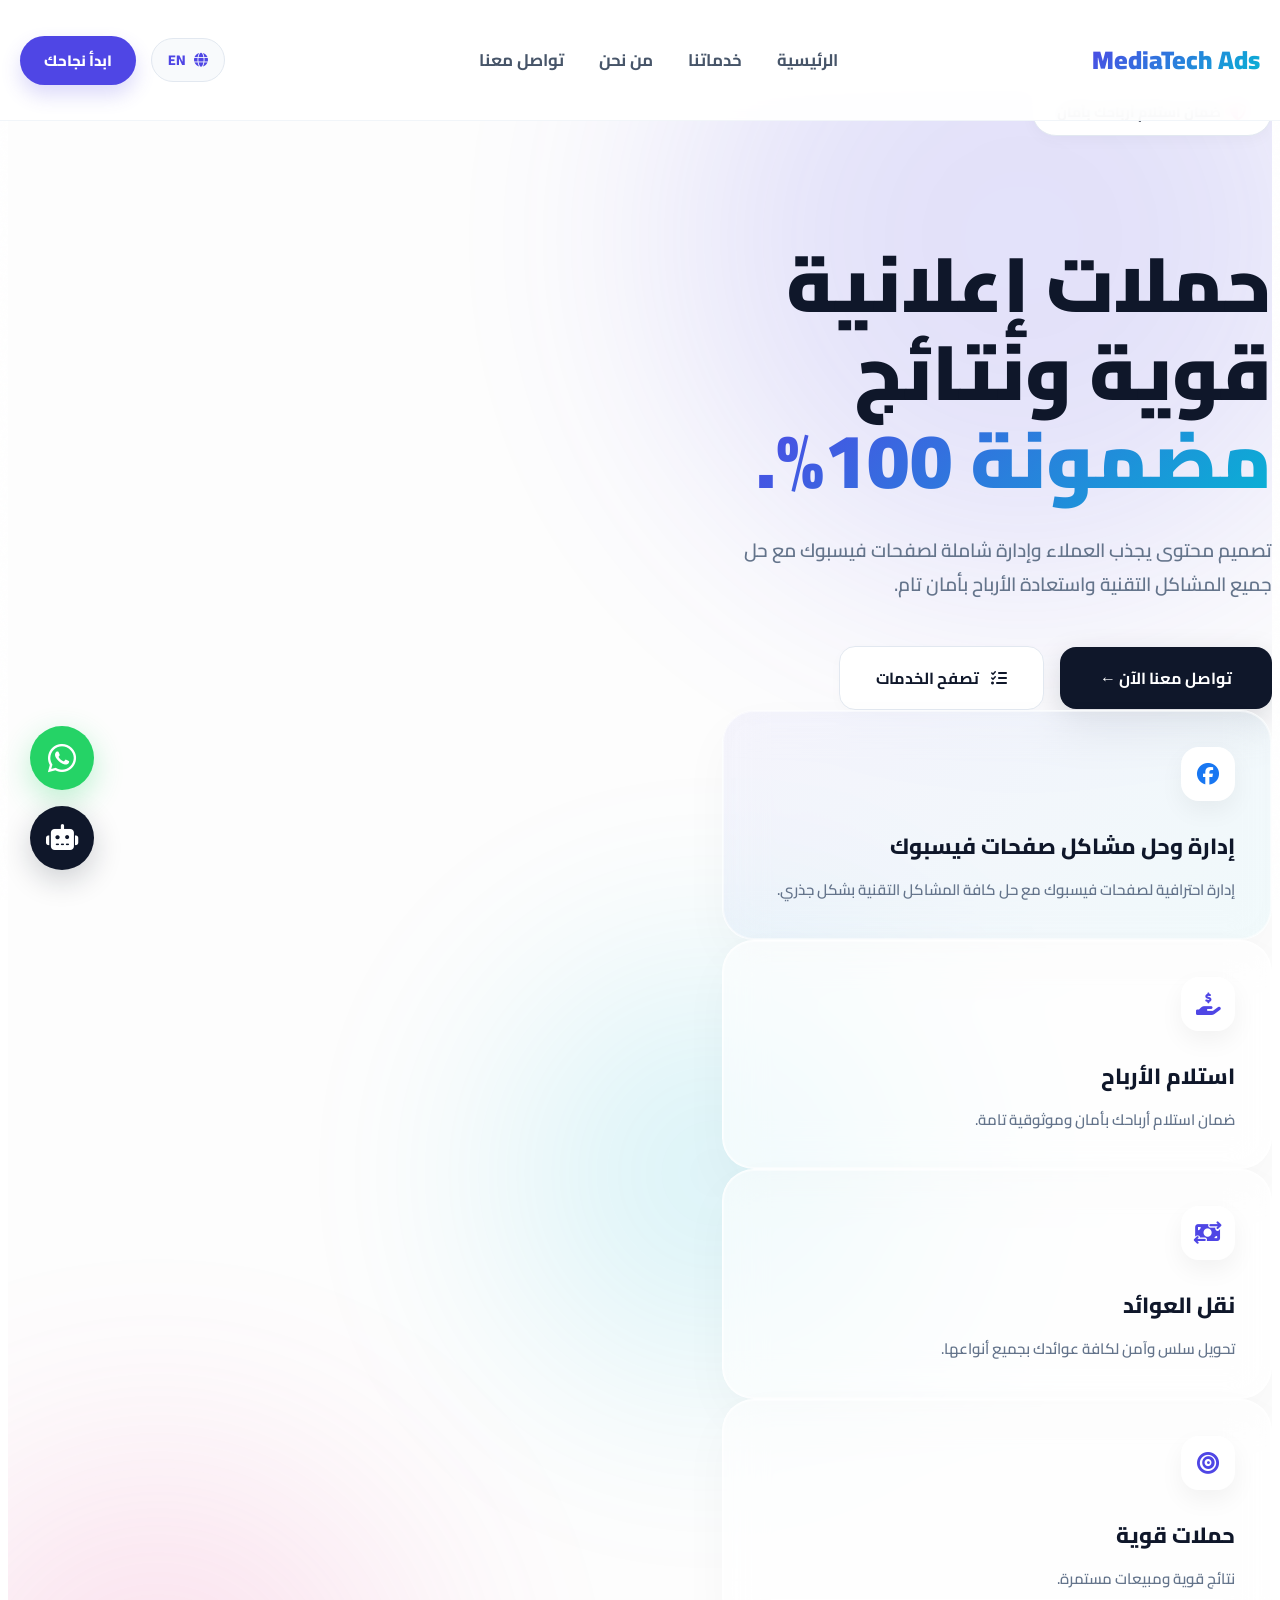
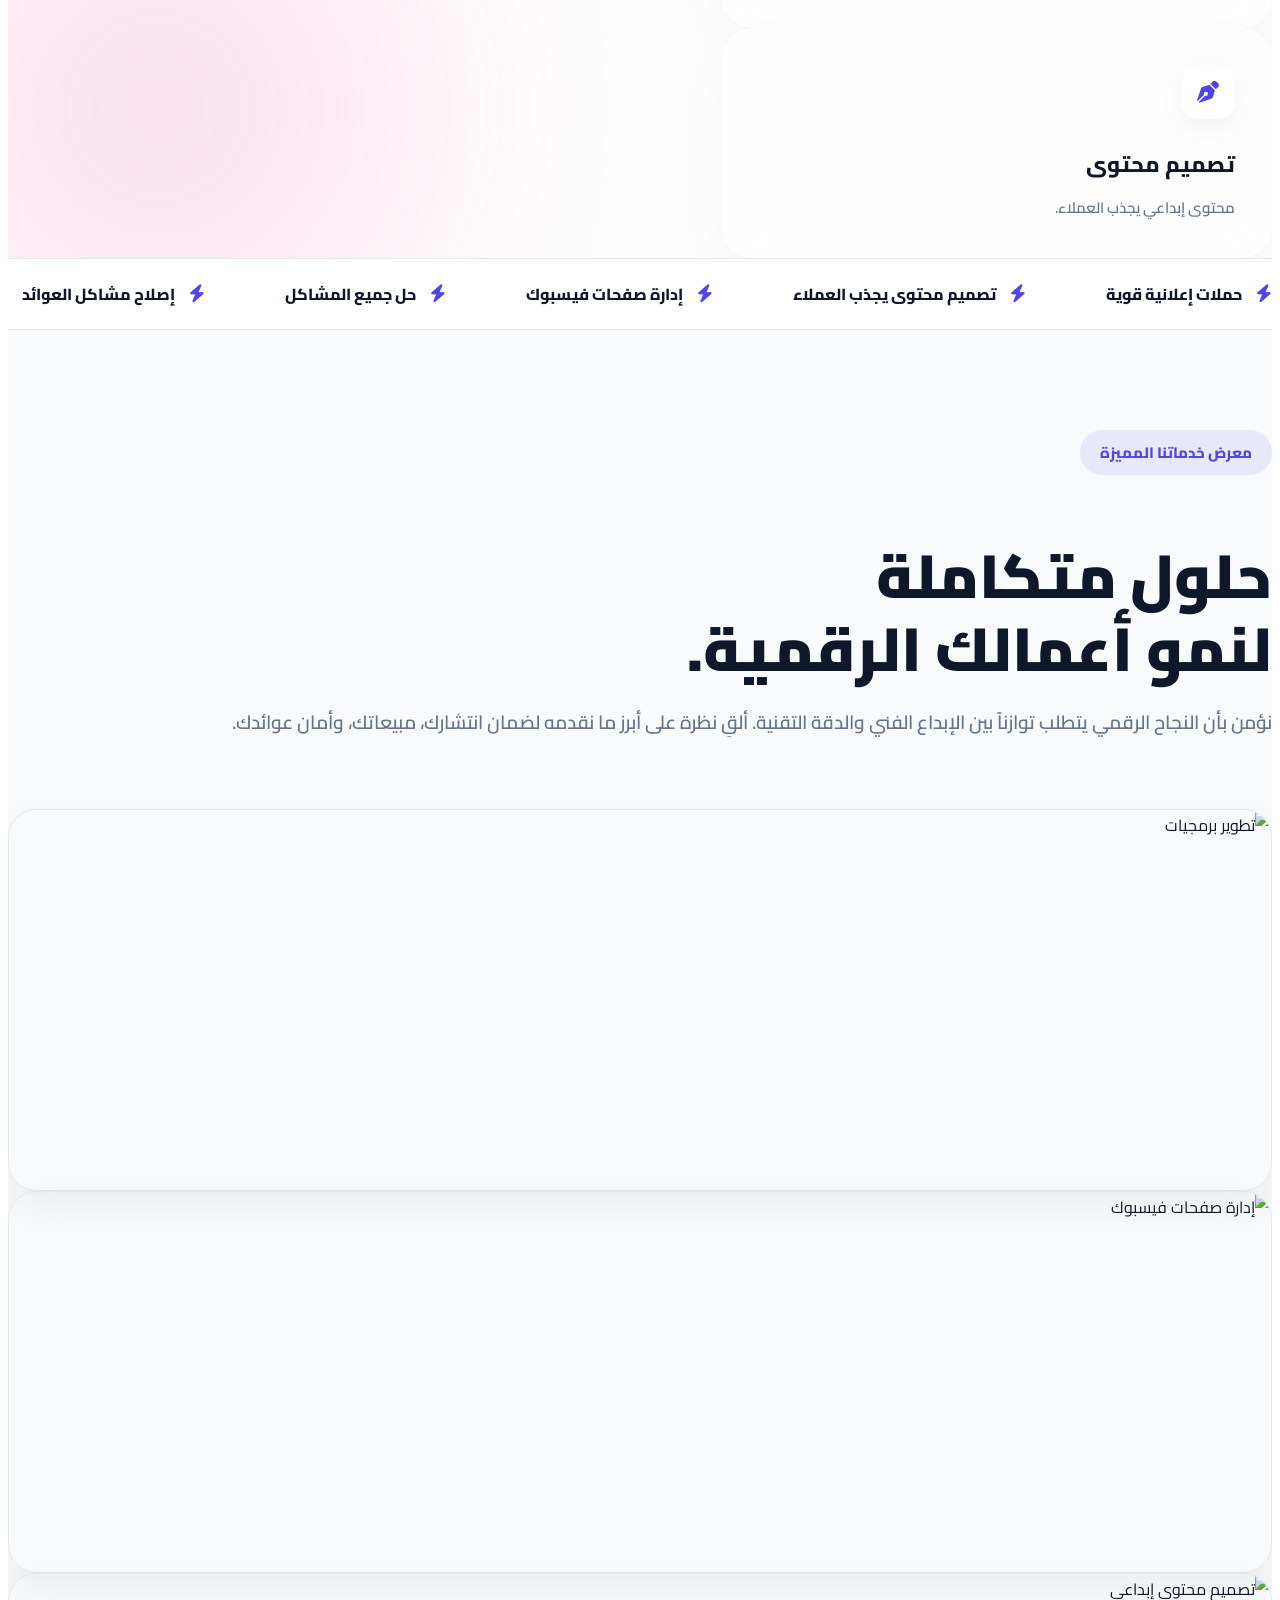
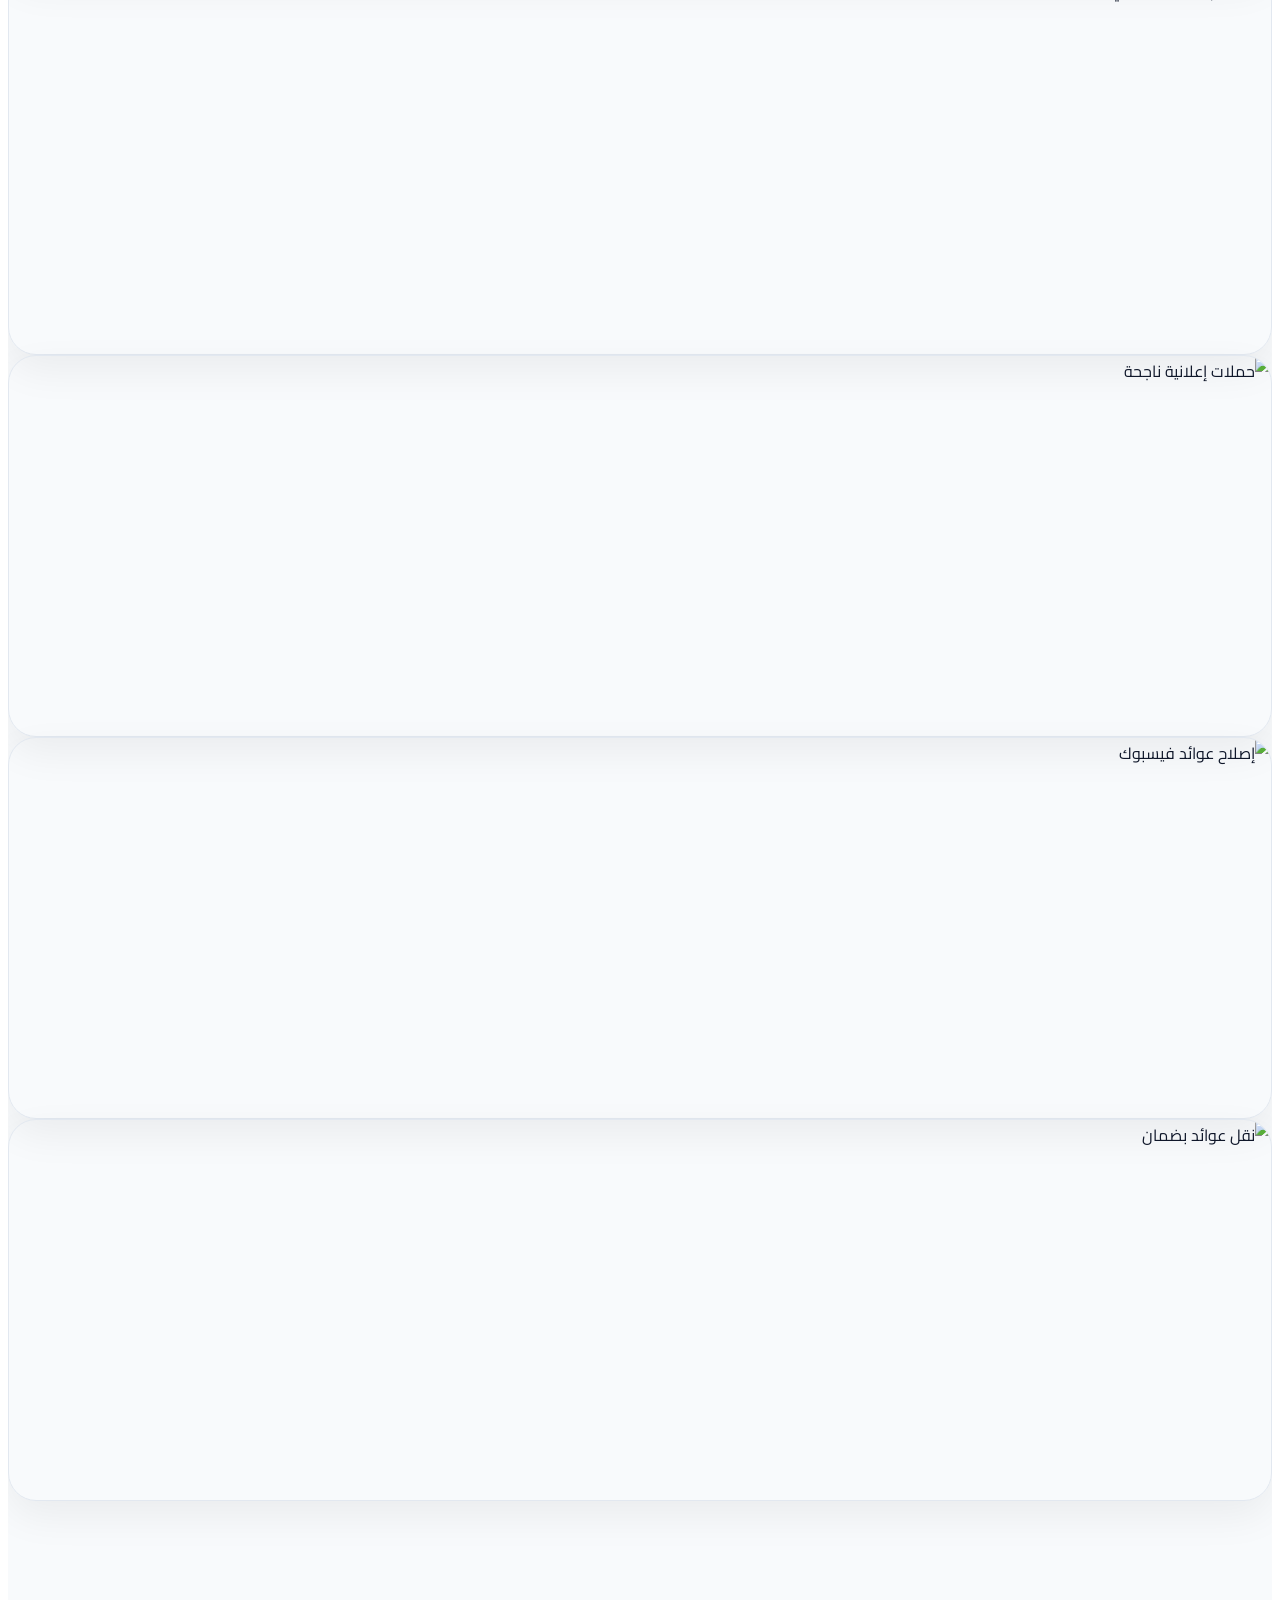
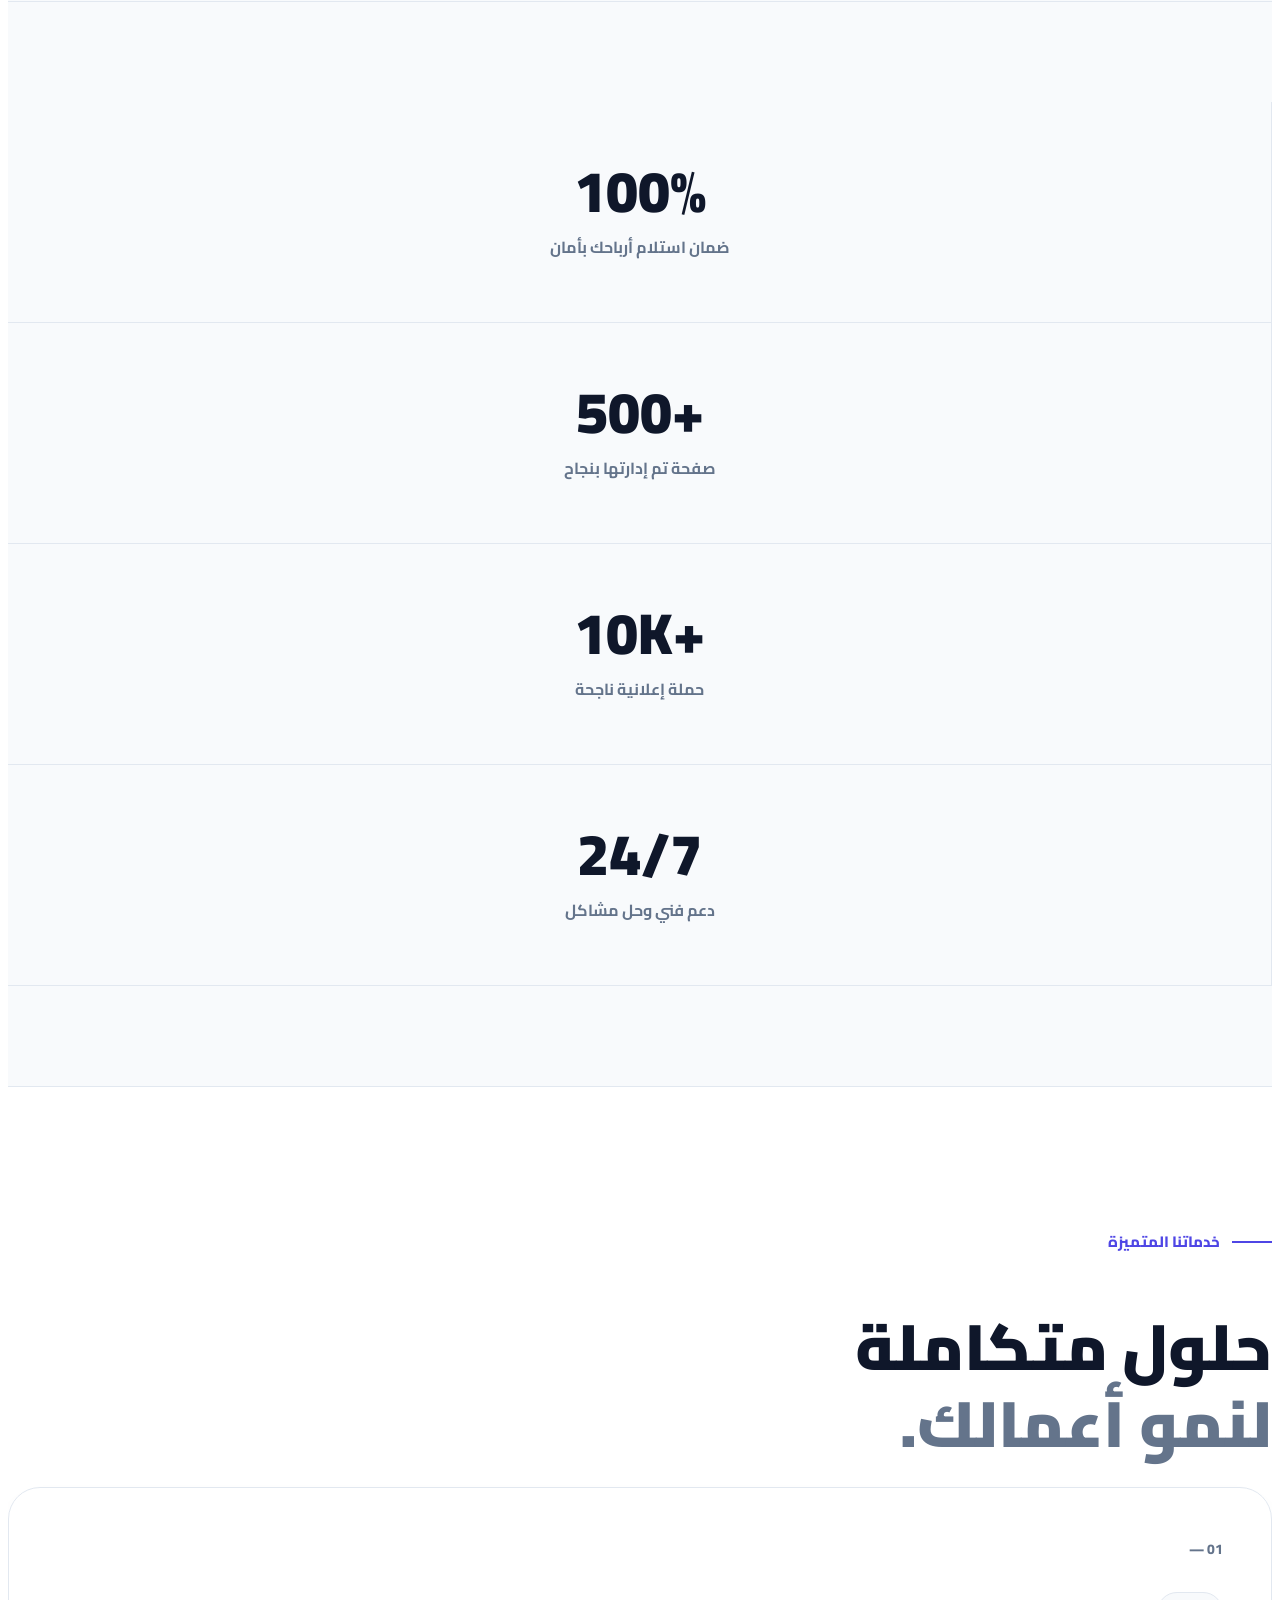
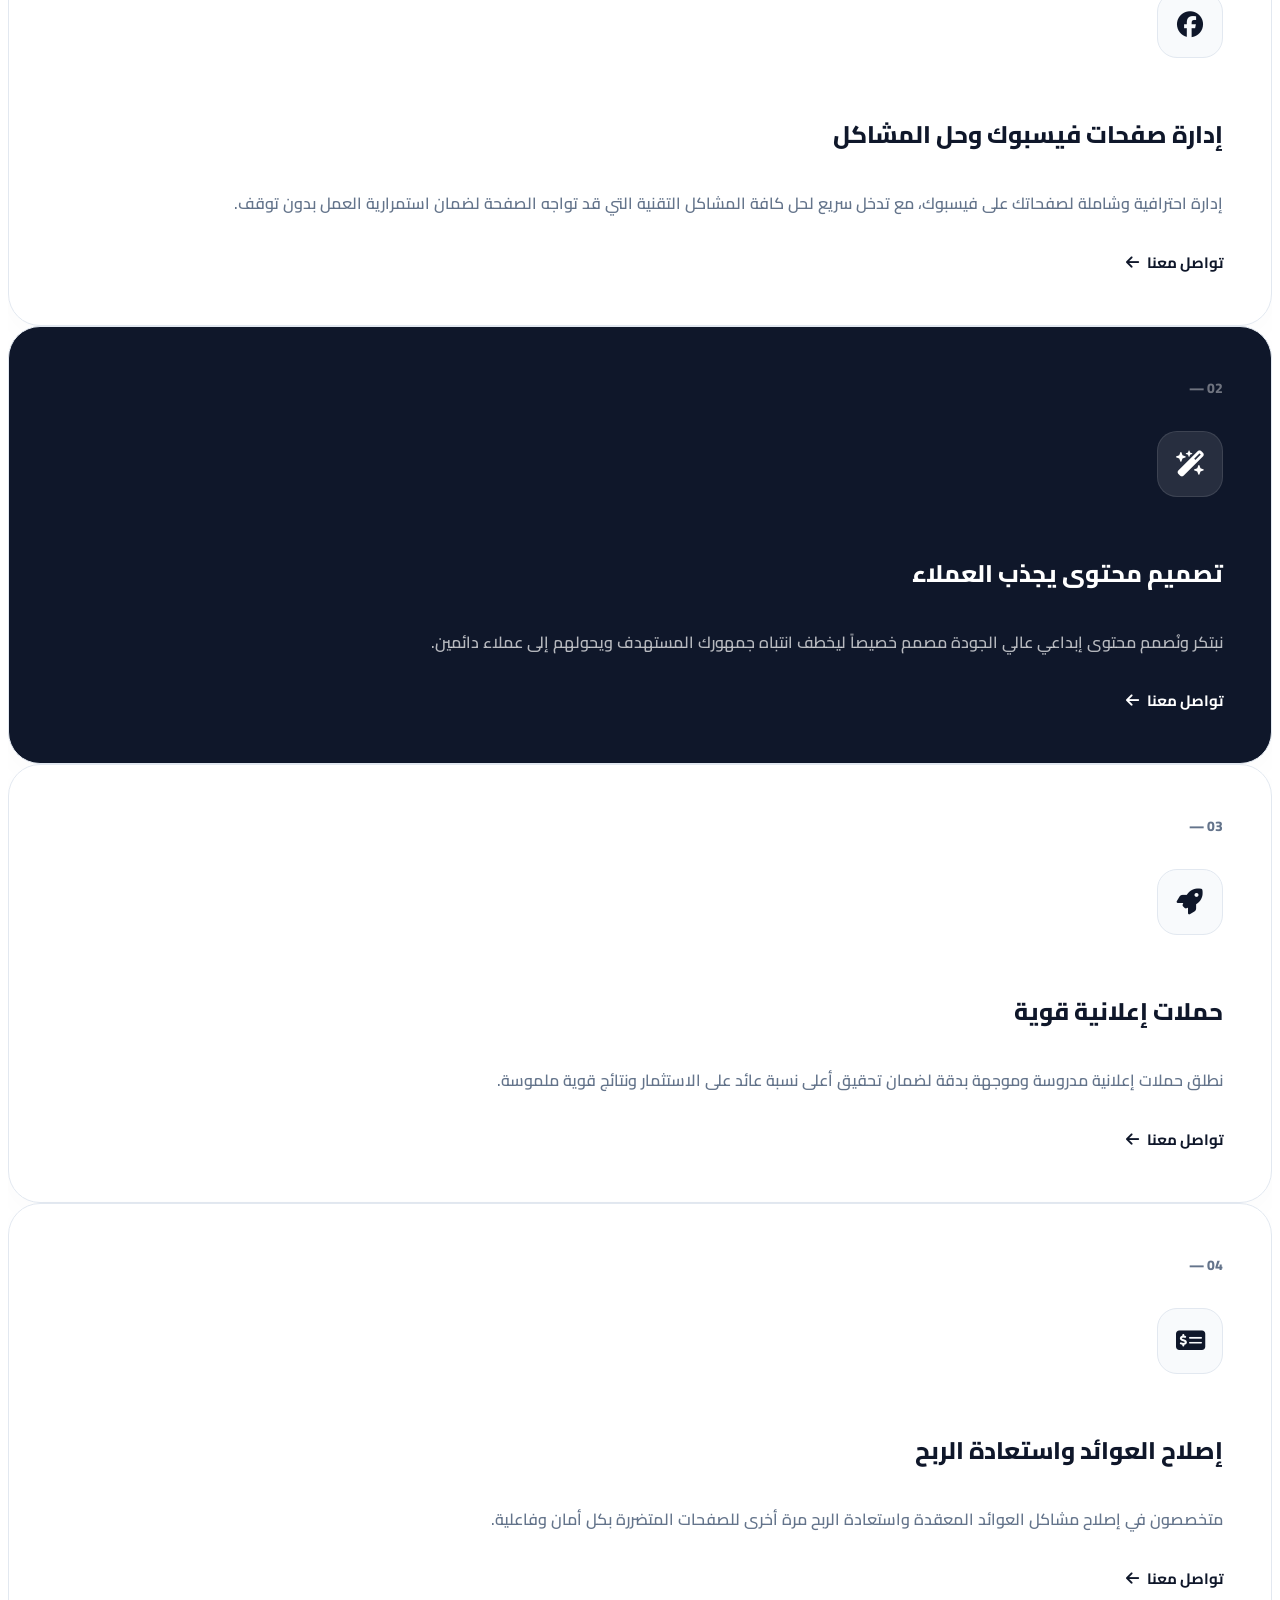
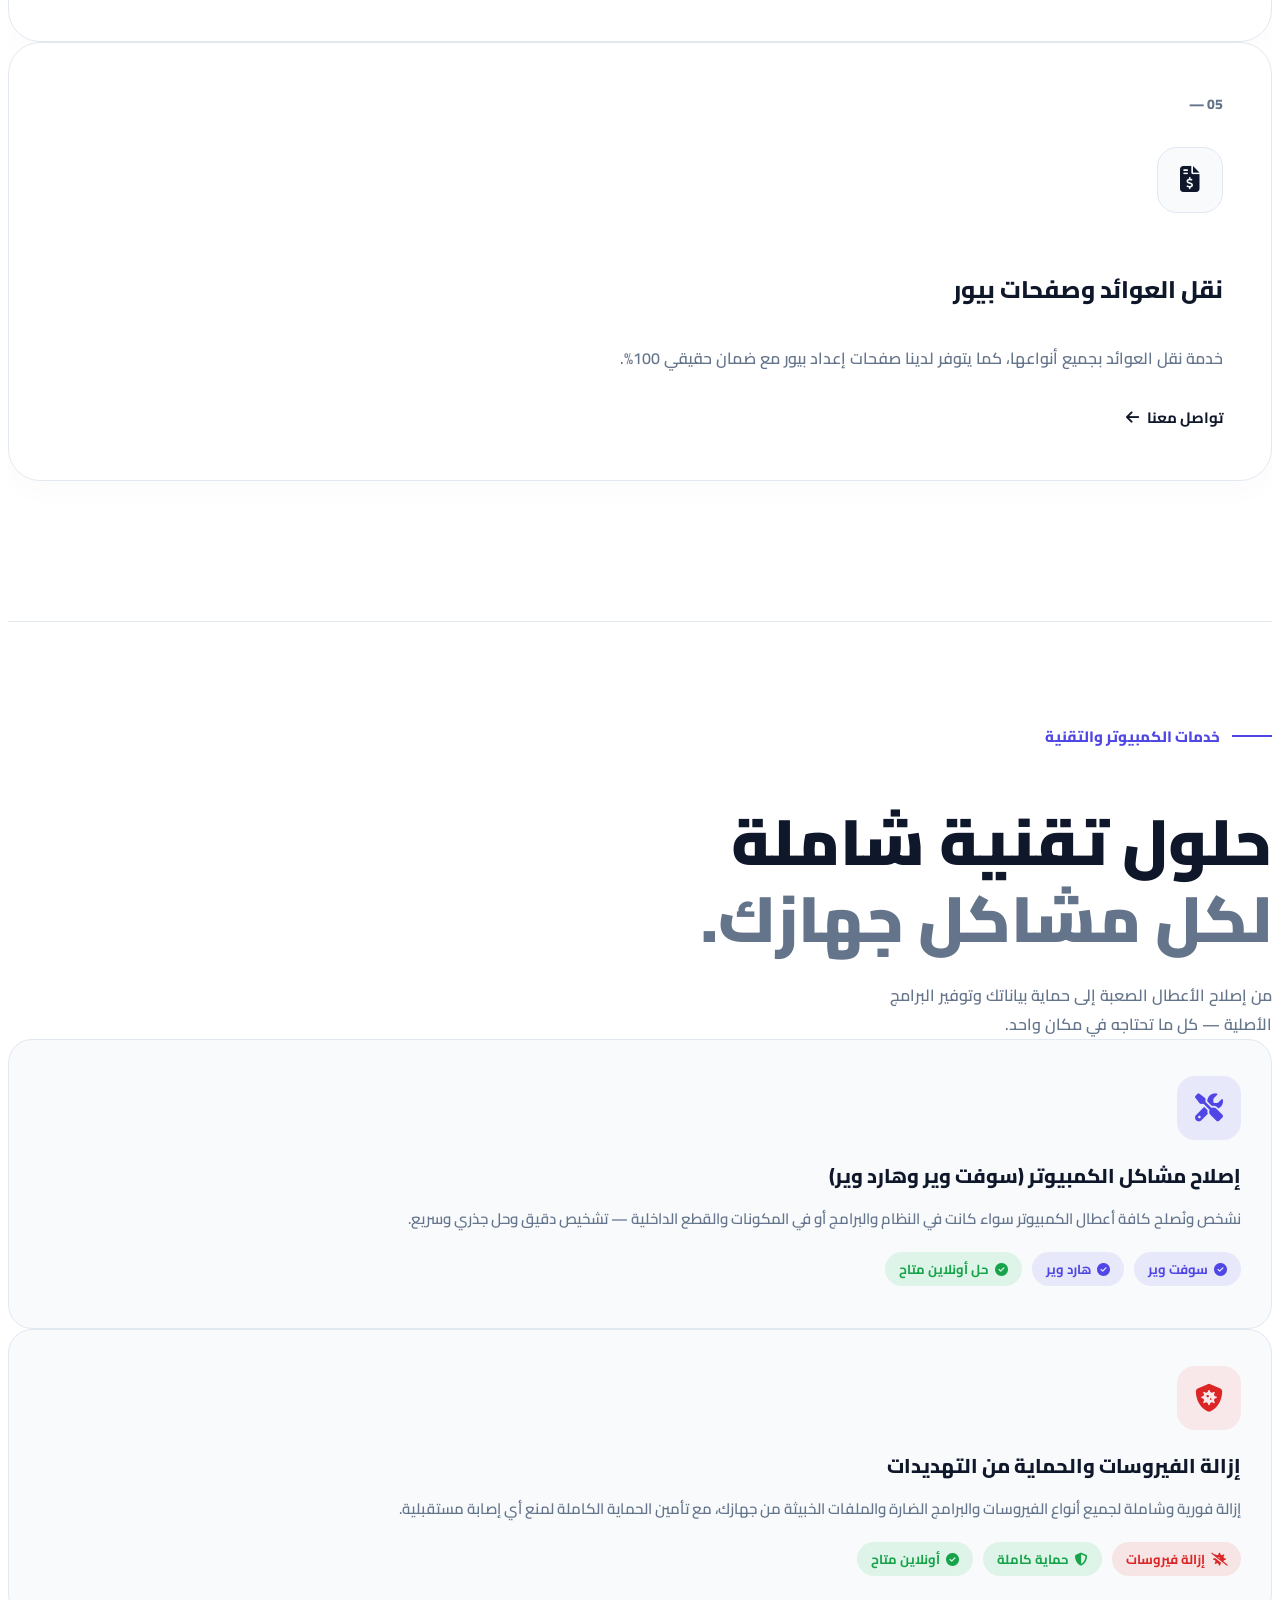
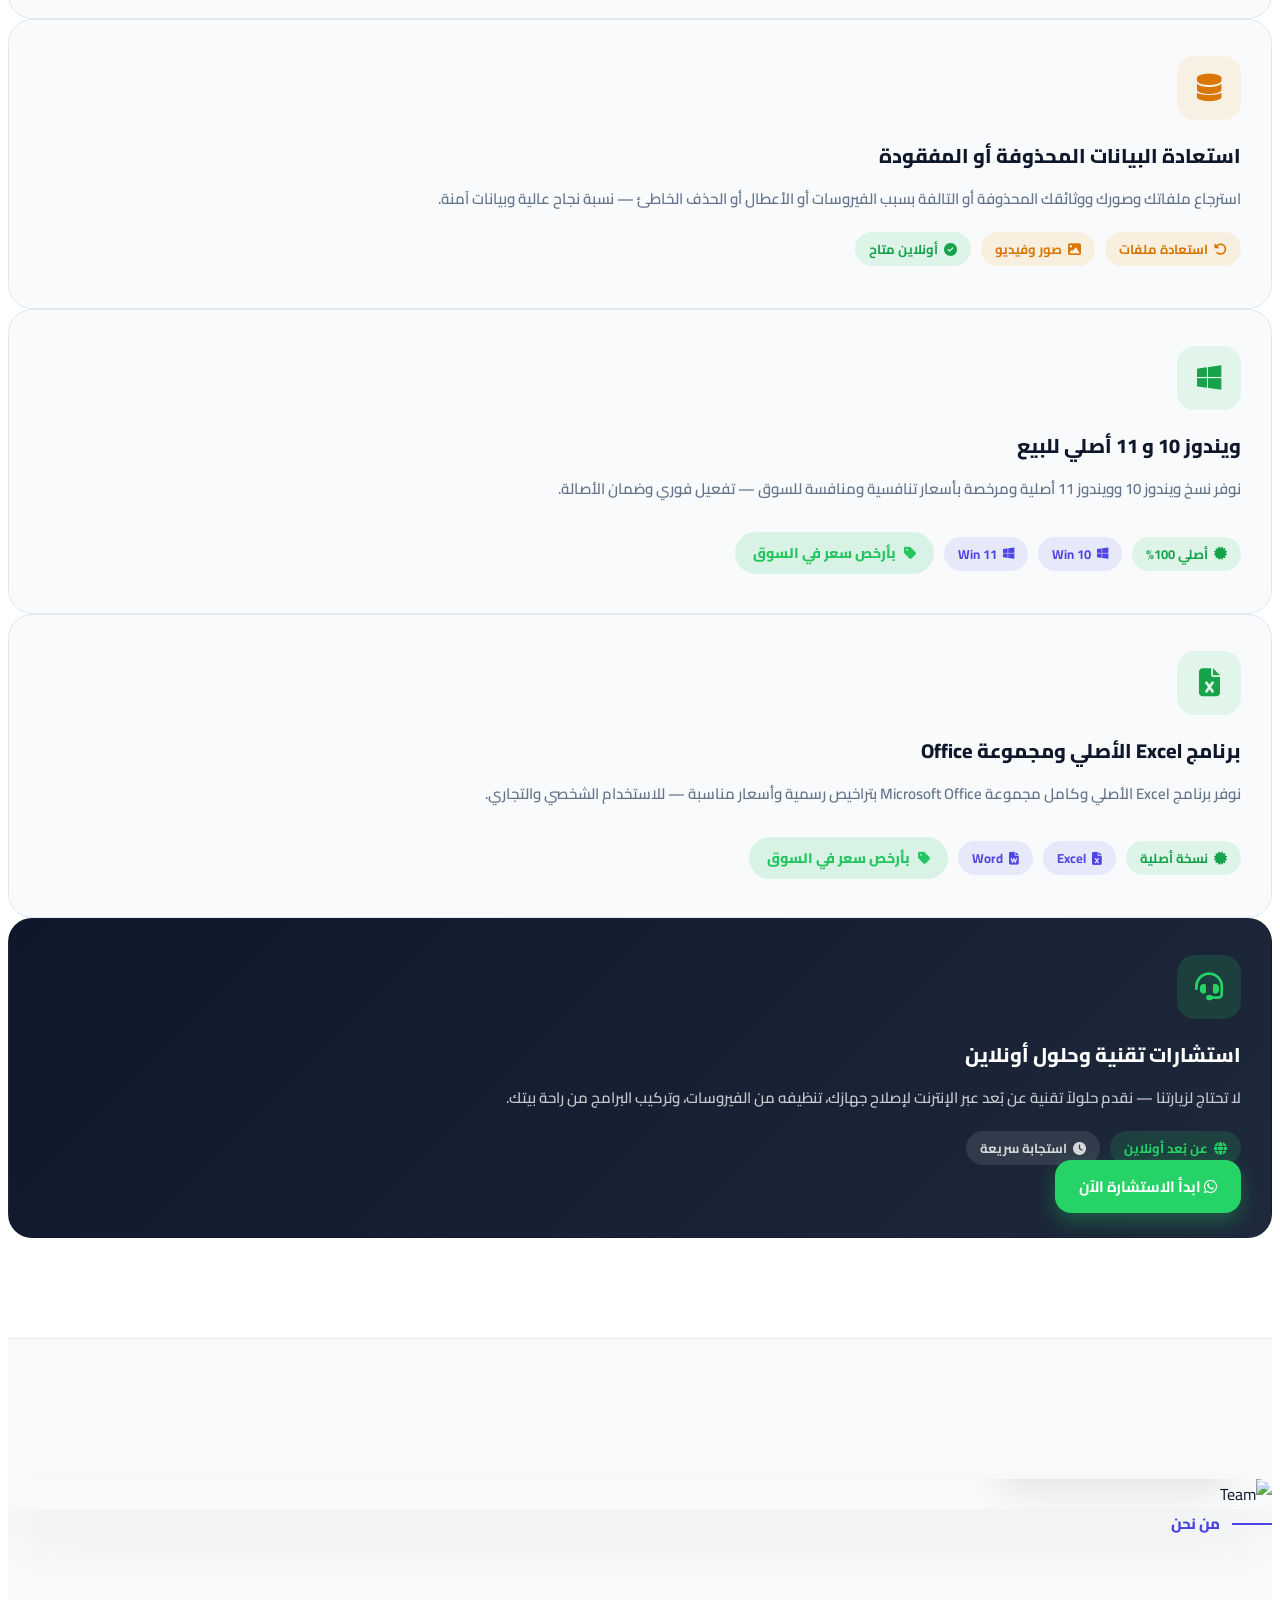
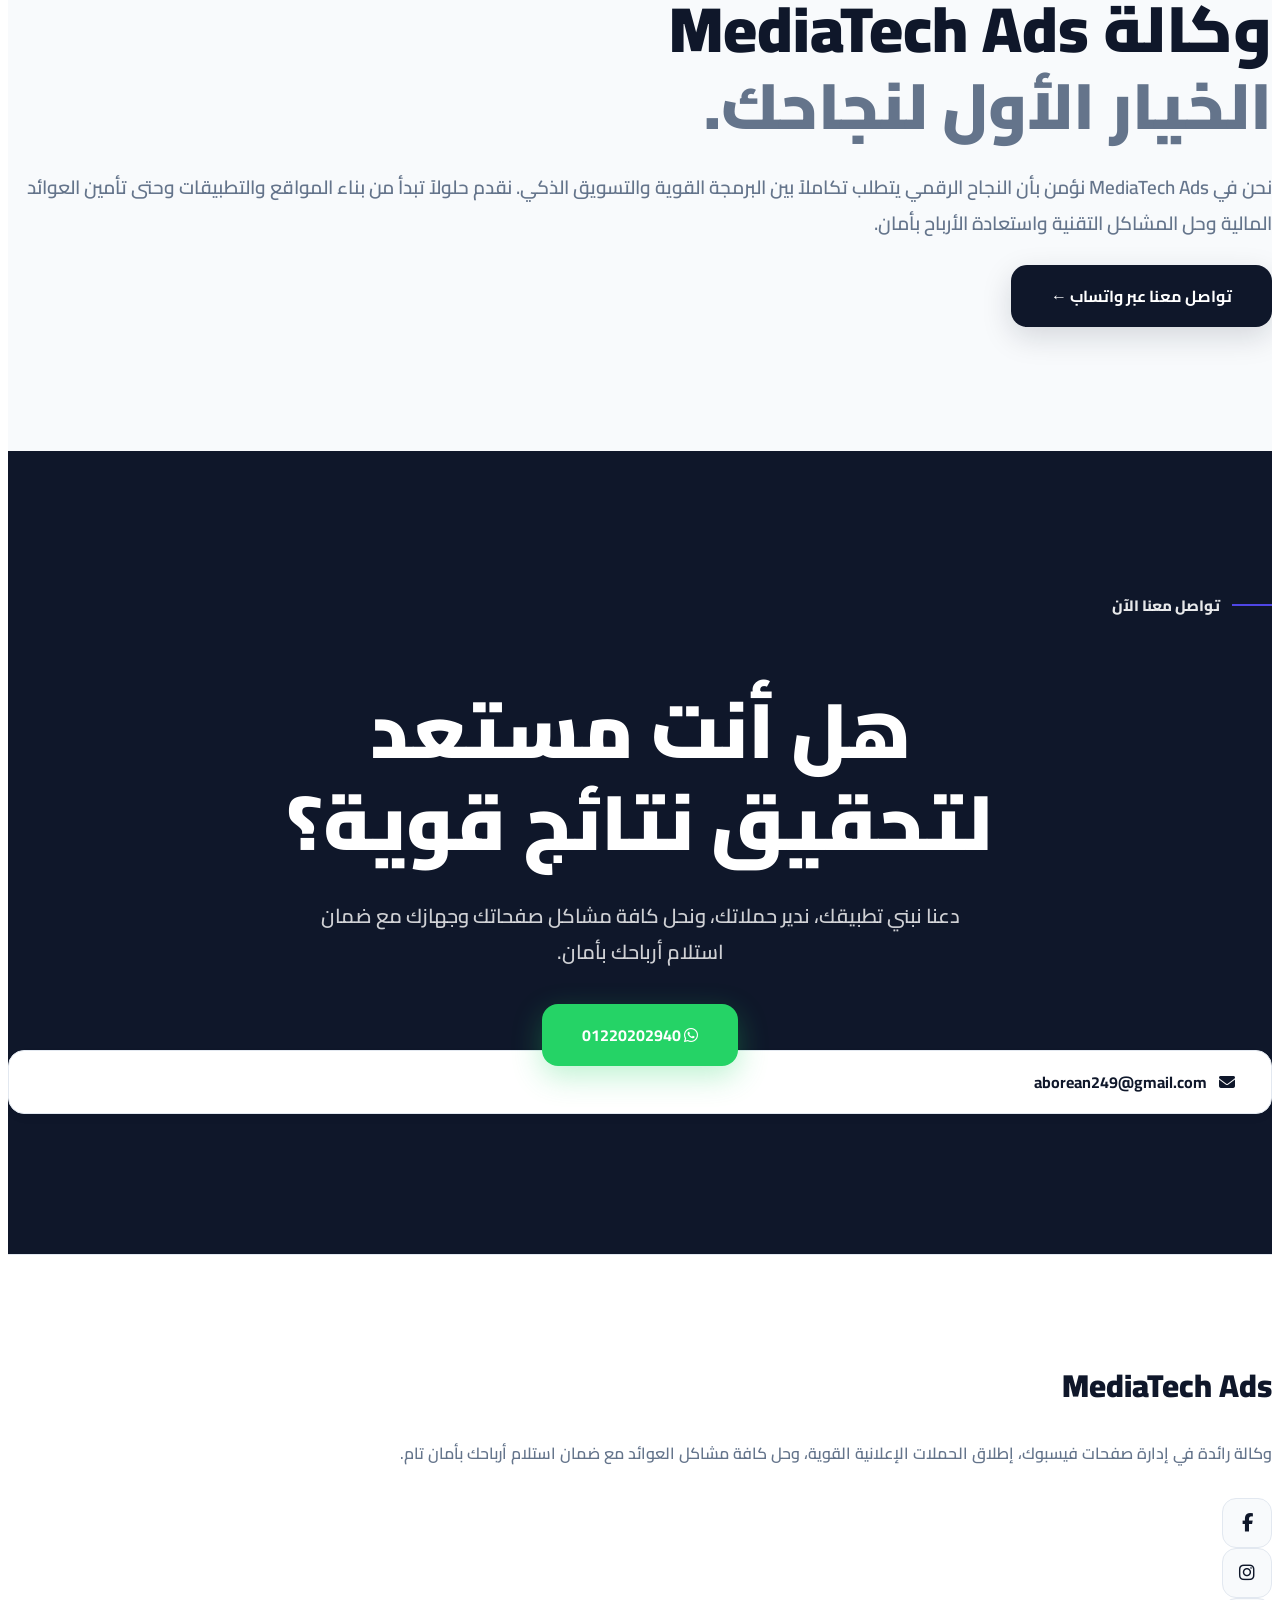
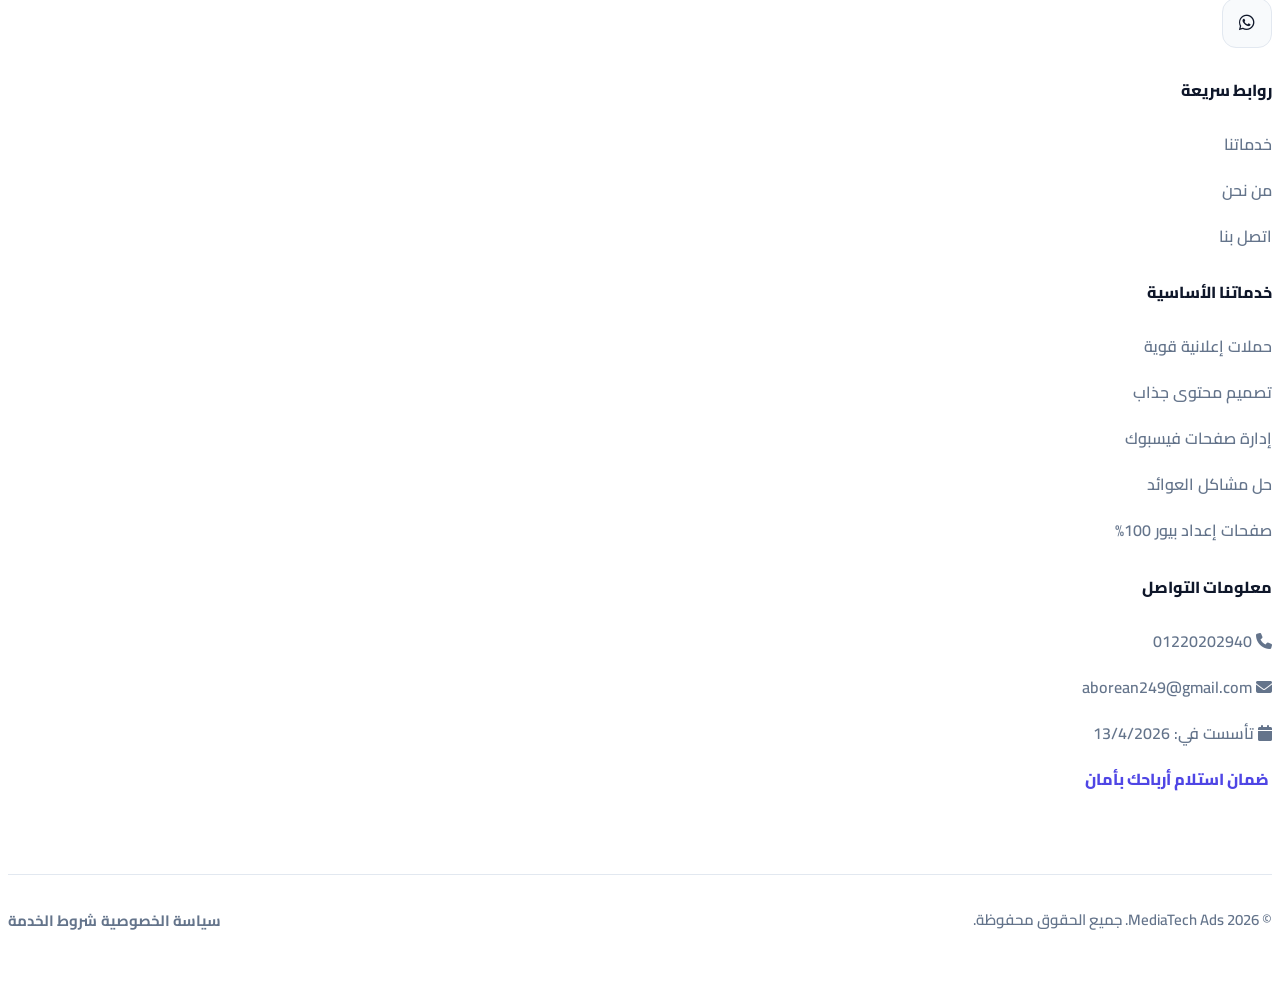
==== commit 3c3d7be0: "ED" ====
--- a/index.html
+++ b/index.html
@@ -18,7 +18,6 @@
 <body>
 
 <div id="header"></div>
-
 <section class="hero">
   <div class="hero-bg-orb orb1"></div>
   <div class="hero-bg-orb orb2"></div>
@@ -26,57 +25,62 @@
   <div class="container" style="position:relative;z-index:1;max-width:1400px;">
     <div class="row align-items-center g-5">
       <div class="col-lg-6">
-        <div class="hero-tag"><i class="fa-solid fa-shield-halved"></i> ضمان استلام أرباحك بأمان</div>
-        <h1 class="hero-title">
+        <div class="hero-tag">
+          <i class="fa-solid fa-shield-halved"></i> 
+          <span data-ar="ضمان استلام أرباحك بأمان" data-en="Guaranteed secure payout receipt">ضمان استلام أرباحك بأمان</span>
+        </div>
+        <h1 class="hero-title" data-ar="حملات إعلانية<br><span class='line2'>قوية ونتائج</span><br><span class='grad-text'>مضمونة 100%.</span>" data-en="Powerful Ad<br><span class='line2'>Campaigns & Results</span><br><span class='grad-text'>100% Guaranteed.</span>">
           حملات إعلانية<br>
           <span class="line2">قوية ونتائج</span><br>
           <span class="grad-text">مضمونة 100%.</span>
         </h1>
-        <p class="hero-desc">تصميم محتوى يجذب العملاء وإدارة شاملة لصفحات فيسبوك مع حل جميع المشاكل التقنية واستعادة الأرباح بأمان تام.</p>
+        <p class="hero-desc" data-ar="تصميم محتوى يجذب العملاء وإدارة شاملة لصفحات فيسبوك مع حل جميع المشاكل التقنية واستعادة الأرباح بأمان تام." data-en="Customer-attracting content design and comprehensive Facebook page management with technical troubleshooting and secure profit recovery.">تصميم محتوى يجذب العملاء وإدارة شاملة لصفحات فيسبوك مع حل جميع المشاكل التقنية واستعادة الأرباح بأمان تام.</p>
         <div class="hero-actions">
-          <a href="#contact" class="btn-primary-glow">تواصل معنا الآن &larr;</a>
-          <a href="#services" class="btn-ghost"><i class="fa-solid fa-list-check"></i> تصفح الخدمات</a>
+          <a href="#contact" class="btn-primary-glow" data-ar="تواصل معنا الآن &larr;" data-en="Contact Us Now &rarr;">تواصل معنا الآن &larr;</a>
+          <a href="#services" class="btn-ghost">
+            <i class="fa-solid fa-list-check"></i> <span data-ar="تصفح الخدمات" data-en="Browse Services">تصفح الخدمات</span>
+          </a>
         </div>
       </div>
       <div class="col-lg-6">
         <div class="row g-4">
           <div class="col-12">
-          <div class="hero-card glass-grad d-flex align-items-center gap-4">
-  <div class="hcard-icon mb-0" style="color: #1877F2;">
-    <i class="fa-brands fa-facebook"></i>
-  </div>
-  <div>
-    <div class="hcard-title mb-2">إدارة وحل مشاكل صفحات فيسبوك</div>
-                <div class="hcard-desc">إدارة احترافية لصفحات فيسبوك مع حل كافة المشاكل التقنية بشكل جذري.</div>
-  </div>
-</div>
-          </div>
-     <div class="col-sm-6">
-  <div class="hero-card">
-    <div class="hcard-icon"><i class="fa-solid fa-hand-holding-dollar"></i></div>
-    <div class="hcard-title">استلام الأرباح</div>
-    <div class="hcard-desc">ضمان استلام أرباحك بأمان وموثوقية تامة.</div>
-  </div>
-</div>
-<div class="col-sm-6">
-  <div class="hero-card">
-    <div class="hcard-icon"><i class="fa-solid fa-money-bill-transfer"></i></div>
-    <div class="hcard-title">نقل العوائد</div>
-    <div class="hcard-desc">تحويل سلس وآمن لكافة عوائدك بجميع أنواعها.</div>
-  </div>
-</div>
+            <div class="hero-card glass-grad d-flex align-items-center gap-4">
+              <div class="hcard-icon mb-0" style="color: #1877F2;">
+                <i class="fa-brands fa-facebook"></i>
+              </div>
+              <div>
+                <div class="hcard-title mb-2" data-ar="إدارة وحل مشاكل صفحات فيسبوك" data-en="FB Page Management & Troubleshooting">إدارة وحل مشاكل صفحات فيسبوك</div>
+                <div class="hcard-desc" data-ar="إدارة احترافية لصفحات فيسبوك مع حل كافة المشاكل التقنية بشكل جذري." data-en="Professional Facebook page management with radical technical troubleshooting.">إدارة احترافية لصفحات فيسبوك مع حل كافة المشاكل التقنية بشكل جذري.</div>
+              </div>
+            </div>
+          </div>
+          <div class="col-sm-6">
+            <div class="hero-card">
+              <div class="hcard-icon"><i class="fa-solid fa-hand-holding-dollar"></i></div>
+              <div class="hcard-title" data-ar="استلام الأرباح" data-en="Profit Payouts">استلام الأرباح</div>
+              <div class="hcard-desc" data-ar="ضمان استلام أرباحك بأمان وموثوقية تامة." data-en="Guaranteed secure and completely reliable profit receipt.">ضمان استلام أرباحك بأمان وموثوقية تامة.</div>
+            </div>
+          </div>
+          <div class="col-sm-6">
+            <div class="hero-card">
+              <div class="hcard-icon"><i class="fa-solid fa-money-bill-transfer"></i></div>
+              <div class="hcard-title" data-ar="نقل العوائد" data-en="Revenue Transfer">نقل العوائد</div>
+              <div class="hcard-desc" data-ar="تحويل سلس وآمن لكافة عوائدك بجميع أنواعها." data-en="Seamless and secure transfer of all your revenue types.">تحويل سلس وآمن لكافة عوائدك بجميع أنواعها.</div>
+            </div>
+          </div>
           <div class="col-sm-6">
             <div class="hero-card">
               <div class="hcard-icon"><i class="fa-solid fa-bullseye"></i></div>
-              <div class="hcard-title">حملات قوية</div>
-              <div class="hcard-desc">نتائج قوية ومبيعات مستمرة.</div>
+              <div class="hcard-title" data-ar="حملات قوية" data-en="Powerful Campaigns">حملات قوية</div>
+              <div class="hcard-desc" data-ar="نتائج قوية ومبيعات مستمرة." data-en="Strong results and continuous sales.">نتائج قوية ومبيعات مستمرة.</div>
             </div>
           </div>
           <div class="col-sm-6">
             <div class="hero-card">
               <div class="hcard-icon"><i class="fa-solid fa-pen-nib"></i></div>
-              <div class="hcard-title">تصميم محتوى</div>
-              <div class="hcard-desc">محتوى إبداعي يجذب العملاء.</div>
+              <div class="hcard-title" data-ar="تصميم محتوى" data-en="Content Design">تصميم محتوى</div>
+              <div class="hcard-desc" data-ar="محتوى إبداعي يجذب العملاء." data-en="Creative content that attracts customers.">محتوى إبداعي يجذب العملاء.</div>
             </div>
           </div>
         </div>
@@ -84,44 +88,53 @@
     </div>
   </div>
 </section>
-
 <div class="ticker-wrap">
   <div class="ticker">
-    <div class="ticker-item"><i class="fa-solid fa-bolt"></i> حملات إعلانية قوية</div>
-    <div class="ticker-item"><i class="fa-solid fa-bolt"></i> تصميم محتوى يجذب العملاء</div>
-    <div class="ticker-item"><i class="fa-solid fa-bolt"></i> إدارة صفحات فيسبوك</div>
-    <div class="ticker-item"><i class="fa-solid fa-bolt"></i> حل جميع المشاكل</div>
-    <div class="ticker-item"><i class="fa-solid fa-bolt"></i> إصلاح مشاكل العوائد</div>
-    <div class="ticker-item"><i class="fa-solid fa-bolt"></i> نقل عوائد بجميع أنواعها</div>
-    <div class="ticker-item"><i class="fa-solid fa-bolt"></i> متاح صفحات إعداد بيور 100%</div>
-    <div class="ticker-item"><i class="fa-solid fa-bolt"></i> ضمان استلام أرباحك بأمان</div>
-    <div class="ticker-item"><i class="fa-solid fa-bolt"></i> استعادة الربح مرة أخرى</div>
-    <div class="ticker-item"><i class="fa-solid fa-bolt"></i> إصلاح مشاكل الكمبيوتر</div>
-    <div class="ticker-item"><i class="fa-solid fa-bolt"></i> إزالة الفيروسات بضمان</div>
-    <div class="ticker-item"><i class="fa-solid fa-bolt"></i> استعادة البيانات المحذوفة</div>
-    <div class="ticker-item"><i class="fa-solid fa-bolt"></i> ويندوز وبرامج أصلية بأرخص سعر</div>
+    <div class="ticker-item"><i class="fa-solid fa-bolt"></i> <span data-ar="حملات إعلانية قوية" data-en="Powerful Ad Campaigns">حملات إعلانية قوية</span></div>
+    <div class="ticker-item"><i class="fa-solid fa-bolt"></i> <span data-ar="تصميم محتوى يجذب العملاء" data-en="Engaging Content Design">تصميم محتوى يجذب العملاء</span></div>
+    <div class="ticker-item"><i class="fa-solid fa-bolt"></i> <span data-ar="إدارة صفحات فيسبوك" data-en="FB Page Management">إدارة صفحات فيسبوك</span></div>
+    <div class="ticker-item"><i class="fa-solid fa-bolt"></i> <span data-ar="حل جميع المشاكل" data-en="Solving All Problems">حل جميع المشاكل</span></div>
+    <div class="ticker-item"><i class="fa-solid fa-bolt"></i> <span data-ar="إصلاح مشاكل العوائد" data-en="Payout Issues Fix">إصلاح مشاكل العوائد</span></div>
+    <div class="ticker-item"><i class="fa-solid fa-bolt"></i> <span data-ar="نقل عوائد بجميع أنواعها" data-en="All Revenue Transfers">نقل عوائد بجميع أنواعها</span></div>
+    <div class="ticker-item"><i class="fa-solid fa-bolt"></i> <span data-ar="متاح صفحات إعداد بيور 100%" data-en="100% Pure Setup Pages">متاح صفحات إعداد بيور 100%</span></div>
+    <div class="ticker-item"><i class="fa-solid fa-bolt"></i> <span data-ar="ضمان استلام أرباحك بأمان" data-en="Secure Payout Guarantee">ضمان استلام أرباحك بأمان</span></div>
+    <div class="ticker-item"><i class="fa-solid fa-bolt"></i> <span data-ar="استعادة الربح مرة أخرى" data-en="Profit Recovery">استعادة الربح مرة أخرى</span></div>
+    <div class="ticker-item"><i class="fa-solid fa-bolt"></i> <span data-ar="إصلاح مشاكل الكمبيوتر" data-en="Computer Repair">إصلاح مشاكل الكمبيوتر</span></div>
+    <div class="ticker-item"><i class="fa-solid fa-bolt"></i> <span data-ar="إزالة الفيروسات بضمان" data-en="Guaranteed Virus Removal">إزالة الفيروسات بضمان</span></div>
+    <div class="ticker-item"><i class="fa-solid fa-bolt"></i> <span data-ar="استعادة البيانات المحذوفة" data-en="Deleted Data Recovery">استعادة البيانات المحذوفة</span></div>
+    <div class="ticker-item"><i class="fa-solid fa-bolt"></i> <span data-ar="ويندوز وبرامج أصلية بأرخص سعر" data-en="Original OS & Software at Best Price">ويندوز وبرامج أصلية بأرخص سعر</span></div>
   </div>
 </div>
-
 
 <section class="services-showcase fade-in" id="services">
   <div class="container" style="max-width: 1400px;">
     
     <div class="showcase-header">
-      <div class="section-label" style="display: inline-block; padding: 8px 20px; background: rgba(79, 70, 229, 0.1); color: #4f46e5; border-radius: 50px; font-weight: 800; margin-bottom: 15px;">معرض خدماتنا المميزة</div>
-      <h2 class="showcase-title">حلول متكاملة<br><span class="muted">لنمو أعمالك الرقمية.</span></h2>
-      <p class="showcase-desc">نؤمن بأن النجاح الرقمي يتطلب توازناً بين الإبداع الفني والدقة التقنية. ألقِ نظرة على أبرز ما نقدمه لضمان انتشارك، مبيعاتك، وأمان عوائدك.</p>
+      <div class="section-label" style="display: inline-block; padding: 8px 20px; background: rgba(79, 70, 229, 0.1); color: #4f46e5; border-radius: 50px; font-weight: 800; margin-bottom: 15px;" data-ar="معرض خدماتنا المميزة" data-en="Our Featured Services">معرض خدماتنا المميزة</div>
+      <h2 class="showcase-title" data-ar="حلول متكاملة<br><span class='muted'>لنمو أعمالك الرقمية.</span>" data-en="Integrated Solutions<br><span class='muted'>For Digital Growth.</span>">حلول متكاملة<br><span class="muted">لنمو أعمالك الرقمية.</span></h2>
+      <p class="showcase-desc" data-ar="نؤمن بأن النجاح الرقمي يتطلب توازناً بين الإبداع الفني والدقة التقنية. ألقِ نظرة على أبرز ما نقدمه لضمان انتشارك، مبيعاتك، وأمان عوائدك." data-en="We believe that digital success requires a balance between artistic creativity and technical precision. Take a look at what we offer to ensure your reach, sales, and secure returns.">نؤمن بأن النجاح الرقمي يتطلب توازناً بين الإبداع الفني والدقة التقنية. ألقِ نظرة على أبرز ما نقدمه لضمان انتشارك، مبيعاتك، وأمان عوائدك.</p>
     </div>
 
     <div class="row g-4 align-items-center">
       
+      <div class="col-lg-4 col-md-6">
+        <div class="svc-img-card">
+          <img src="https://images.unsplash.com/photo-1498050108023-c5249f4df085?q=80&w=800&auto=format&fit=crop" alt="تطوير برمجيات">
+          <div class="svc-card-overlay">
+            <i class="fa-solid fa-laptop-code svc-card-icon" style="color:#6366f1;"></i>
+            <h4 class="svc-card-title" data-ar="برمجة المواقع والتطبيقات" data-en="Web & App Development">برمجة المواقع والتطبيقات</h4>
+            <p class="svc-card-desc" data-ar="بناء واجهات عصرية وأنظمة برمجية قوية (Android & iOS) تلبي تطلعاتك." data-en="Building modern interfaces and powerful software systems (Android & iOS) that meet your aspirations.">بناء واجهات عصرية وأنظمة برمجية قوية (Android & iOS) تلبي تطلعاتك.</p>
+          </div>
+        </div>
+      </div>
+
       <div class="col-lg-4 col-md-6">
         <div class="svc-img-card">
           <img src="https://images.unsplash.com/photo-1552664730-d307ca884978?q=80&w=800&auto=format&fit=crop" alt="إدارة صفحات فيسبوك">
           <div class="svc-card-overlay">
             <i class="fa-brands fa-facebook svc-card-icon" style="color:#1877F2;"></i>
-            <h4 class="svc-card-title">إدارة صفحات فيسبوك وحل المشاكل</h4>
-            <p class="svc-card-desc">إدارة احترافية شاملة لصفحاتك، مع تدخل سريع لحل كافة المشاكل التقنية لضمان استمرارية العمل.</p>
+            <h4 class="svc-card-title" data-ar="إدارة صفحات فيسبوك وحل المشاكل" data-en="FB Page Management & Troubleshooting">إدارة صفحات فيسبوك وحل المشاكل</h4>
+            <p class="svc-card-desc" data-ar="إدارة احترافية شاملة لصفحاتك، مع تدخل سريع لحل كافة المشاكل التقنية لضمان استمرارية العمل." data-en="Comprehensive professional management for your pages, with rapid intervention to solve all tech issues ensuring business continuity.">إدارة احترافية شاملة لصفحاتك، مع تدخل سريع لحل كافة المشاكل التقنية لضمان استمرارية العمل.</p>
           </div>
         </div>
       </div>
@@ -131,8 +144,8 @@
           <img src="https://images.unsplash.com/photo-1574717024653-61fd2cf4d44d?q=80&w=800&auto=format&fit=crop" alt="تصميم محتوى إبداعي">
           <div class="svc-card-overlay">
             <i class="fa-solid fa-wand-magic-sparkles svc-card-icon" style="color:#60a5fa;"></i>
-            <h4 class="svc-card-title">تصميم محتوى يجذب العملاء</h4>
-            <p class="svc-card-desc">نبتكر محتوى إبداعي عالي الجودة يخطف انتباه جمهورك ويحولهم إلى عملاء دائمين.</p>
+            <h4 class="svc-card-title" data-ar="تصميم محتوى يجذب العملاء" data-en="Engaging Content Design">تصميم محتوى يجذب العملاء</h4>
+            <p class="svc-card-desc" data-ar="نبتكر محتوى إبداعي عالي الجودة يخطف انتباه جمهورك ويحولهم إلى عملاء دائمين." data-en="We create high-quality creative content that grabs your audience's attention and turns them into loyal customers.">نبتكر محتوى إبداعي عالي الجودة يخطف انتباه جمهورك ويحولهم إلى عملاء دائمين.</p>
           </div>
         </div>
       </div>
@@ -142,30 +155,30 @@
           <img src="https://images.unsplash.com/photo-1460925895917-afdab827c52f?q=80&w=800&auto=format&fit=crop" alt="حملات إعلانية ناجحة">
           <div class="svc-card-overlay">
             <i class="fa-solid fa-rocket svc-card-icon" style="color:#25d366;"></i>
-            <h4 class="svc-card-title">حملات إعلانية قوية</h4>
-            <p class="svc-card-desc">نطلق حملات مدروسة وموجهة بدقة لضمان تحقيق أعلى نسبة عائد على الاستثمار ومبيعات مستمرة.</p>
-          </div>
-        </div>
-      </div>
-
-      <div class="col-lg-6 col-md-6">
+            <h4 class="svc-card-title" data-ar="حملات إعلانية قوية" data-en="Powerful Ad Campaigns">حملات إعلانية قوية</h4>
+            <p class="svc-card-desc" data-ar="نطلق حملات مدروسة وموجهة بدقة لضمان تحقيق أعلى نسبة عائد على الاستثمار ومبيعات مستمرة." data-en="We launch carefully studied and targeted campaigns to ensure the highest ROI and continuous sales.">نطلق حملات مدروسة وموجهة بدقة لضمان تحقيق أعلى نسبة عائد على الاستثمار ومبيعات مستمرة.</p>
+          </div>
+        </div>
+      </div>
+
+      <div class="col-lg-4 col-md-6">
         <div class="svc-img-card">
           <img src="https://images.unsplash.com/photo-1553729459-efe14ef6055d?q=80&w=1200&auto=format&fit=crop" alt="إصلاح عوائد فيسبوك">
           <div class="svc-card-overlay">
             <i class="fa-solid fa-money-check-dollar svc-card-icon" style="color:#f59e0b;"></i>
-            <h4 class="svc-card-title">إصلاح العوائد واستعادة الربح</h4>
-            <p class="svc-card-desc">متخصصون في حل مشاكل العوائد المعقدة واستعادة الربح مرة أخرى للصفحات المتضررة بكل أمان وفاعلية.</p>
-          </div>
-        </div>
-      </div>
-
-      <div class="col-lg-6 col-md-12">
+            <h4 class="svc-card-title" data-ar="إصلاح العوائد واستعادة الربح" data-en="Payouts Fix & Profit Recovery">إصلاح العوائد واستعادة الربح</h4>
+            <p class="svc-card-desc" data-ar="متخصصون في حل مشاكل العوائد المعقدة واستعادة الربح مرة أخرى للصفحات المتضررة بكل أمان وفاعلية." data-en="Specialists in solving complex payout issues and recovering profits for affected pages safely and effectively.">متخصصون في حل مشاكل العوائد المعقدة واستعادة الربح مرة أخرى للصفحات المتضررة بكل أمان وفاعلية.</p>
+          </div>
+        </div>
+      </div>
+
+      <div class="col-lg-4 col-md-12">
         <div class="svc-img-card">
           <img src="https://images.unsplash.com/photo-1519389950473-47ba0277781c?q=80&w=1200&auto=format&fit=crop" alt="نقل عوائد بضمان">
           <div class="svc-card-overlay">
             <i class="fa-solid fa-file-invoice-dollar svc-card-icon" style="color:#ffffff;"></i>
-            <h4 class="svc-card-title">نقل العوائد وصفحات بيور</h4>
-            <p class="svc-card-desc">خدمة نقل العوائد بجميع أنواعها بأمان تام، مع توفر صفحات إعداد بيور 100% بضمان حقيقي.</p>
+            <h4 class="svc-card-title" data-ar="نقل العوائد وصفحات بيور" data-en="Revenue Transfer & Pure Pages">نقل العوائد وصفحات بيور</h4>
+            <p class="svc-card-desc" data-ar="خدمة نقل العوائد بجميع أنواعها بأمان تام، مع توفر صفحات إعداد بيور 100% بضمان حقيقي." data-en="Completely secure transfer of all revenue types, with 100% pure setup pages available with a real guarantee.">خدمة نقل العوائد بجميع أنواعها بأمان تام، مع توفر صفحات إعداد بيور 100% بضمان حقيقي.</p>
           </div>
         </div>
       </div>
@@ -180,37 +193,36 @@
       <div class="col-xl-3 col-md-6 fade-in">
         <div class="stat-item">
           <div class="stat-num">100%</div>
-          <div class="stat-label">ضمان استلام أرباحك بأمان</div>
+          <div class="stat-label" data-ar="ضمان استلام أرباحك بأمان" data-en="Secure Payouts Guarantee">ضمان استلام أرباحك بأمان</div>
         </div>
       </div>
       <div class="col-xl-3 col-md-6 fade-in">
         <div class="stat-item">
           <div class="stat-num">+500</div>
-          <div class="stat-label">صفحة تم إدارتها بنجاح</div>
+          <div class="stat-label" data-ar="صفحة تم إدارتها بنجاح" data-en="Successfully Managed Pages">صفحة تم إدارتها بنجاح</div>
         </div>
       </div>
       <div class="col-xl-3 col-md-6 fade-in">
         <div class="stat-item">
           <div class="stat-num">+10K</div>
-          <div class="stat-label">حملة إعلانية ناجحة</div>
+          <div class="stat-label" data-ar="حملة إعلانية ناجحة" data-en="Successful Ad Campaigns">حملة إعلانية ناجحة</div>
         </div>
       </div>
       <div class="col-xl-3 col-md-6 fade-in">
         <div class="stat-item border-start-0">
           <div class="stat-num">24/7</div>
-          <div class="stat-label">دعم فني وحل مشاكل</div>
+          <div class="stat-label" data-ar="دعم فني وحل مشاكل" data-en="Tech Support & Troubleshooting">دعم فني وحل مشاكل</div>
         </div>
       </div>
     </div>
   </div>
 </div>
-
 <section class="section" id="services">
   <div class="container" style="max-width:1400px;">
     <div class="fade-in mb-5">
-      <div class="section-label">خدماتنا المتميزة</div>
+      <div class="section-label" data-ar="خدماتنا المتميزة" data-en="Our Premium Services">خدماتنا المتميزة</div>
       <div class="d-flex flex-column flex-md-row justify-content-between align-items-md-end gap-3">
-        <h2 class="section-title mb-0">حلول متكاملة<br><span class="muted">لنمو أعمالك.</span></h2>
+        <h2 class="section-title mb-0" data-ar="حلول متكاملة<br><span class='muted'>لنمو أعمالك.</span>" data-en="Integrated Solutions<br><span class='muted'>For Your Business Growth.</span>">حلول متكاملة<br><span class="muted">لنمو أعمالك.</span></h2>
       </div>
     </div>
     <div class="row g-4">
@@ -218,45 +230,45 @@
         <div class="svc-card fade-in">
           <div class="svc-num">01 &mdash;</div>
           <div class="svc-icon"><i class="fa-brands fa-facebook"></i></div>
-          <h3 class="svc-name">إدارة صفحات فيسبوك وحل المشاكل</h3>
-          <p class="svc-desc">إدارة احترافية وشاملة لصفحاتك على فيسبوك، مع تدخل سريع لحل كافة المشاكل التقنية التي قد تواجه الصفحة لضمان استمرارية العمل بدون توقف.</p>
-          <div class="svc-arrow">تواصل معنا <i class="fa-solid fa-arrow-left"></i></div>
+          <h3 class="svc-name" data-ar="إدارة صفحات فيسبوك وحل المشاكل" data-en="FB Page Management & Troubleshooting">إدارة صفحات فيسبوك وحل المشاكل</h3>
+          <p class="svc-desc" data-ar="إدارة احترافية وشاملة لصفحاتك على فيسبوك، مع تدخل سريع لحل كافة المشاكل التقنية التي قد تواجه الصفحة لضمان استمرارية العمل بدون توقف." data-en="Comprehensive professional management for your Facebook pages, with rapid intervention to solve all tech issues to ensure continuous business operation.">إدارة احترافية وشاملة لصفحاتك على فيسبوك، مع تدخل سريع لحل كافة المشاكل التقنية التي قد تواجه الصفحة لضمان استمرارية العمل بدون توقف.</p>
+          <div class="svc-arrow"><span data-ar="تواصل معنا" data-en="Contact Us">تواصل معنا</span> <i class="fa-solid fa-arrow-left"></i></div>
         </div>
       </div>
       <div class="col-xl-5 col-lg-12">
         <div class="svc-card dark-card fade-in">
           <div class="svc-num" style="color:rgba(255,255,255,0.4);">02 &mdash;</div>
           <div class="svc-icon"><i class="fa-solid fa-wand-magic-sparkles"></i></div>
-          <h3 class="svc-name">تصميم محتوى يجذب العملاء</h3>
-          <p class="svc-desc">نبتكر ونُصمم محتوى إبداعي عالي الجودة مصمم خصيصاً ليخطف انتباه جمهورك المستهدف ويحولهم إلى عملاء دائمين.</p>
-          <div class="svc-arrow">تواصل معنا <i class="fa-solid fa-arrow-left"></i></div>
+          <h3 class="svc-name" data-ar="تصميم محتوى يجذب العملاء" data-en="Customer-Attracting Content Design">تصميم محتوى يجذب العملاء</h3>
+          <p class="svc-desc" data-ar="نبتكر ونُصمم محتوى إبداعي عالي الجودة مصمم خصيصاً ليخطف انتباه جمهورك المستهدف ويحولهم إلى عملاء دائمين." data-en="We innovate and design high-quality creative content tailored to grab your target audience's attention and turn them into loyal customers.">نبتكر ونُصمم محتوى إبداعي عالي الجودة مصمم خصيصاً ليخطف انتباه جمهورك المستهدف ويحولهم إلى عملاء دائمين.</p>
+          <div class="svc-arrow"><span data-ar="تواصل معنا" data-en="Contact Us">تواصل معنا</span> <i class="fa-solid fa-arrow-left"></i></div>
         </div>
       </div>
       <div class="col-xl-4 col-md-6">
         <div class="svc-card fade-in">
           <div class="svc-num">03 &mdash;</div>
           <div class="svc-icon"><i class="fa-solid fa-rocket"></i></div>
-          <h3 class="svc-name">حملات إعلانية قوية</h3>
-          <p class="svc-desc">نطلق حملات إعلانية مدروسة وموجهة بدقة لضمان تحقيق أعلى نسبة عائد على الاستثمار ونتائج قوية ملموسة.</p>
-          <div class="svc-arrow">تواصل معنا <i class="fa-solid fa-arrow-left"></i></div>
+          <h3 class="svc-name" data-ar="حملات إعلانية قوية" data-en="Powerful Ad Campaigns">حملات إعلانية قوية</h3>
+          <p class="svc-desc" data-ar="نطلق حملات إعلانية مدروسة وموجهة بدقة لضمان تحقيق أعلى نسبة عائد على الاستثمار ونتائج قوية ملموسة." data-en="We launch carefully studied and targeted ad campaigns to ensure the highest ROI and tangible strong results.">نطلق حملات إعلانية مدروسة وموجهة بدقة لضمان تحقيق أعلى نسبة عائد على الاستثمار ونتائج قوية ملموسة.</p>
+          <div class="svc-arrow"><span data-ar="تواصل معنا" data-en="Contact Us">تواصل معنا</span> <i class="fa-solid fa-arrow-left"></i></div>
         </div>
       </div>
       <div class="col-xl-4 col-md-6">
         <div class="svc-card fade-in">
           <div class="svc-num">04 &mdash;</div>
           <div class="svc-icon"><i class="fa-solid fa-money-check-dollar"></i></div>
-          <h3 class="svc-name">إصلاح العوائد واستعادة الربح</h3>
-          <p class="svc-desc">متخصصون في إصلاح مشاكل العوائد المعقدة واستعادة الربح مرة أخرى للصفحات المتضررة بكل أمان وفاعلية.</p>
-          <div class="svc-arrow">تواصل معنا <i class="fa-solid fa-arrow-left"></i></div>
+          <h3 class="svc-name" data-ar="إصلاح العوائد واستعادة الربح" data-en="Payout Fixes & Profit Recovery">إصلاح العوائد واستعادة الربح</h3>
+          <p class="svc-desc" data-ar="متخصصون في إصلاح مشاكل العوائد المعقدة واستعادة الربح مرة أخرى للصفحات المتضررة بكل أمان وفاعلية." data-en="Specialists in repairing complex payout issues and recovering profits for affected pages safely and effectively.">متخصصون في إصلاح مشاكل العوائد المعقدة واستعادة الربح مرة أخرى للصفحات المتضررة بكل أمان وفاعلية.</p>
+          <div class="svc-arrow"><span data-ar="تواصل معنا" data-en="Contact Us">تواصل معنا</span> <i class="fa-solid fa-arrow-left"></i></div>
         </div>
       </div>
       <div class="col-xl-4 col-md-12">
         <div class="svc-card fade-in">
           <div class="svc-num">05 &mdash;</div>
           <div class="svc-icon"><i class="fa-solid fa-file-invoice-dollar"></i></div>
-          <h3 class="svc-name">نقل العوائد وصفحات بيور</h3>
-          <p class="svc-desc">خدمة نقل العوائد بجميع أنواعها، كما يتوفر لدينا صفحات إعداد بيور مع ضمان حقيقي 100%.</p>
-          <div class="svc-arrow">تواصل معنا <i class="fa-solid fa-arrow-left"></i></div>
+          <h3 class="svc-name" data-ar="نقل العوائد وصفحات بيور" data-en="Revenue Transfer & Pure Pages">نقل العوائد وصفحات بيور</h3>
+          <p class="svc-desc" data-ar="خدمة نقل العوائد بجميع أنواعها، كما يتوفر لدينا صفحات إعداد بيور مع ضمان حقيقي 100%." data-en="Transfer service for all types of revenues, and we also provide 100% pure setup pages with a real guarantee.">خدمة نقل العوائد بجميع أنواعها، كما يتوفر لدينا صفحات إعداد بيور مع ضمان حقيقي 100%.</p>
+          <div class="svc-arrow"><span data-ar="تواصل معنا" data-en="Contact Us">تواصل معنا</span> <i class="fa-solid fa-arrow-left"></i></div>
         </div>
       </div>
     </div>
@@ -266,10 +278,10 @@
 <section class="tech-section" id="tech-services">
   <div class="container" style="max-width:1400px;">
     <div class="fade-in mb-5">
-      <div class="section-label">خدمات الكمبيوتر والتقنية</div>
+      <div class="section-label" data-ar="خدمات الكمبيوتر والتقنية" data-en="Computer & Tech Services">خدمات الكمبيوتر والتقنية</div>
       <div class="d-flex flex-column flex-md-row justify-content-between align-items-md-end gap-3">
-        <h2 class="section-title mb-0">حلول تقنية شاملة<br><span class="muted">لكل مشاكل جهازك.</span></h2>
-        <p style="max-width:420px;font-size:16px;font-weight:600;color:var(--muted);line-height:1.8;margin-bottom:0;">من إصلاح الأعطال الصعبة إلى حماية بياناتك وتوفير البرامج الأصلية — كل ما تحتاجه في مكان واحد.</p>
+        <h2 class="section-title mb-0" data-ar="حلول تقنية شاملة<br><span class='muted'>لكل مشاكل جهازك.</span>" data-en="Comprehensive Tech Solutions<br><span class='muted'>For All Your Device Problems.</span>">حلول تقنية شاملة<br><span class="muted">لكل مشاكل جهازك.</span></h2>
+        <p style="max-width:420px;font-size:16px;font-weight:600;color:var(--muted);line-height:1.8;margin-bottom:0;" data-ar="من إصلاح الأعطال الصعبة إلى حماية بياناتك وتوفير البرامج الأصلية — كل ما تحتاجه في مكان واحد." data-en="From fixing difficult hardware issues to protecting your data and providing genuine software — everything you need in one place.">من إصلاح الأعطال الصعبة إلى حماية بياناتك وتوفير البرامج الأصلية — كل ما تحتاجه في مكان واحد.</p>
       </div>
     </div>
 
@@ -280,12 +292,12 @@
           <div class="tech-card-icon" style="background:rgba(79,70,229,0.10);color:#4f46e5;">
             <i class="fa-solid fa-screwdriver-wrench"></i>
           </div>
-          <h3 class="tech-card-title">إصلاح مشاكل الكمبيوتر (سوفت وير وهارد وير)</h3>
-          <p class="tech-card-desc">نشخص ونُصلح كافة أعطال الكمبيوتر سواء كانت في النظام والبرامج أو في المكونات والقطع الداخلية — تشخيص دقيق وحل جذري وسريع.</p>
+          <h3 class="tech-card-title" data-ar="إصلاح مشاكل الكمبيوتر (سوفت وير وهارد وير)" data-en="PC Repair (Software & Hardware)">إصلاح مشاكل الكمبيوتر (سوفت وير وهارد وير)</h3>
+          <p class="tech-card-desc" data-ar="نشخص ونُصلح كافة أعطال الكمبيوتر سواء كانت في النظام والبرامج أو في المكونات والقطع الداخلية — تشخيص دقيق وحل جذري وسريع." data-en="We diagnose and repair all PC faults, whether in the system/software or internal components — accurate diagnosis and fast, radical solutions.">نشخص ونُصلح كافة أعطال الكمبيوتر سواء كانت في النظام والبرامج أو في المكونات والقطع الداخلية — تشخيص دقيق وحل جذري وسريع.</p>
           <div>
-            <span class="tech-badge tech-badge-blue"><i class="fa-solid fa-circle-check"></i> سوفت وير</span>
-            <span class="tech-badge tech-badge-blue"><i class="fa-solid fa-circle-check"></i> هارد وير</span>
-            <span class="tech-badge tech-badge-green"><i class="fa-solid fa-circle-check"></i> حل أونلاين متاح</span>
+            <span class="tech-badge tech-badge-blue"><i class="fa-solid fa-circle-check"></i> <span data-ar="سوفت وير" data-en="Software">سوفت وير</span></span>
+            <span class="tech-badge tech-badge-blue"><i class="fa-solid fa-circle-check"></i> <span data-ar="هارد وير" data-en="Hardware">هارد وير</span></span>
+            <span class="tech-badge tech-badge-green"><i class="fa-solid fa-circle-check"></i> <span data-ar="حل أونلاين متاح" data-en="Online Fix Available">حل أونلاين متاح</span></span>
           </div>
         </div>
       </div>
@@ -295,12 +307,12 @@
           <div class="tech-card-icon" style="background:rgba(239,68,68,0.10);color:#dc2626;">
             <i class="fa-solid fa-shield-virus"></i>
           </div>
-          <h3 class="tech-card-title">إزالة الفيروسات والحماية من التهديدات</h3>
-          <p class="tech-card-desc">إزالة فورية وشاملة لجميع أنواع الفيروسات والبرامج الضارة والملفات الخبيثة من جهازك، مع تأمين الحماية الكاملة لمنع أي إصابة مستقبلية.</p>
+          <h3 class="tech-card-title" data-ar="إزالة الفيروسات والحماية من التهديدات" data-en="Virus Removal & Threat Protection">إزالة الفيروسات والحماية من التهديدات</h3>
+          <p class="tech-card-desc" data-ar="إزالة فورية وشاملة لجميع أنواع الفيروسات والبرامج الضارة والملفات الخبيثة من جهازك، مع تأمين الحماية الكاملة لمنع أي إصابة مستقبلية." data-en="Immediate and comprehensive removal of all viruses, malware, and malicious files, with full protection to prevent future infections.">إزالة فورية وشاملة لجميع أنواع الفيروسات والبرامج الضارة والملفات الخبيثة من جهازك، مع تأمين الحماية الكاملة لمنع أي إصابة مستقبلية.</p>
           <div>
-            <span class="tech-badge tech-badge-red"><i class="fa-solid fa-virus-slash"></i> إزالة فيروسات</span>
-            <span class="tech-badge tech-badge-green"><i class="fa-solid fa-shield-halved"></i> حماية كاملة</span>
-            <span class="tech-badge tech-badge-green"><i class="fa-solid fa-circle-check"></i> أونلاين متاح</span>
+            <span class="tech-badge tech-badge-red"><i class="fa-solid fa-virus-slash"></i> <span data-ar="إزالة فيروسات" data-en="Virus Removal">إزالة فيروسات</span></span>
+            <span class="tech-badge tech-badge-green"><i class="fa-solid fa-shield-halved"></i> <span data-ar="حماية كاملة" data-en="Full Protection">حماية كاملة</span></span>
+            <span class="tech-badge tech-badge-green"><i class="fa-solid fa-circle-check"></i> <span data-ar="أونلاين متاح" data-en="Online Available">أونلاين متاح</span></span>
           </div>
         </div>
       </div>
@@ -310,12 +322,12 @@
           <div class="tech-card-icon" style="background:rgba(245,158,11,0.10);color:#d97706;">
             <i class="fa-solid fa-database"></i>
           </div>
-          <h3 class="tech-card-title">استعادة البيانات المحذوفة أو المفقودة</h3>
-          <p class="tech-card-desc">استرجاع ملفاتك وصورك ووثائقك المحذوفة أو التالفة بسبب الفيروسات أو الأعطال أو الحذف الخاطئ — نسبة نجاح عالية وبيانات آمنة.</p>
+          <h3 class="tech-card-title" data-ar="استعادة البيانات المحذوفة أو المفقودة" data-en="Deleted or Lost Data Recovery">استعادة البيانات المحذوفة أو المفقودة</h3>
+          <p class="tech-card-desc" data-ar="استرجاع ملفاتك وصورك ووثائقك المحذوفة أو التالفة بسبب الفيروسات أو الأعطال أو الحذف الخاطئ — نسبة نجاح عالية وبيانات آمنة." data-en="Recover your deleted or corrupted files, photos, and documents due to viruses, crashes, or accidental deletion — high success rate and safe data.">استرجاع ملفاتك وصورك ووثائقك المحذوفة أو التالفة بسبب الفيروسات أو الأعطال أو الحذف الخاطئ — نسبة نجاح عالية وبيانات آمنة.</p>
           <div>
-            <span class="tech-badge tech-badge-orange"><i class="fa-solid fa-rotate-left"></i> استعادة ملفات</span>
-            <span class="tech-badge tech-badge-orange"><i class="fa-solid fa-image"></i> صور وفيديو</span>
-            <span class="tech-badge tech-badge-green"><i class="fa-solid fa-circle-check"></i> أونلاين متاح</span>
+            <span class="tech-badge tech-badge-orange"><i class="fa-solid fa-rotate-left"></i> <span data-ar="استعادة ملفات" data-en="File Recovery">استعادة ملفات</span></span>
+            <span class="tech-badge tech-badge-orange"><i class="fa-solid fa-image"></i> <span data-ar="صور وفيديو" data-en="Photos & Video">صور وفيديو</span></span>
+            <span class="tech-badge tech-badge-green"><i class="fa-solid fa-circle-check"></i> <span data-ar="أونلاين متاح" data-en="Online Available">أونلاين متاح</span></span>
           </div>
         </div>
       </div>
@@ -325,13 +337,13 @@
           <div class="tech-card-icon" style="background:rgba(34,197,94,0.10);color:#16a34a;">
             <i class="fa-brands fa-windows"></i>
           </div>
-          <h3 class="tech-card-title">ويندوز 10 و 11 أصلي للبيع</h3>
-          <p class="tech-card-desc">نوفر نسخ ويندوز 10 وويندوز 11 أصلية ومرخصة بأسعار تنافسية ومنافسة للسوق — تفعيل فوري وضمان الأصالة.</p>
+          <h3 class="tech-card-title" data-ar="ويندوز 10 و 11 أصلي للبيع" data-en="Genuine Windows 10 & 11 For Sale">ويندوز 10 و 11 أصلي للبيع</h3>
+          <p class="tech-card-desc" data-ar="نوفر نسخ ويندوز 10 وويندوز 11 أصلية ومرخصة بأسعار تنافسية ومنافسة للسوق — تفعيل فوري وضمان الأصالة." data-en="We provide genuine, licensed Windows 10 and 11 at competitive market prices — instant activation and authenticity guarantee.">نوفر نسخ ويندوز 10 وويندوز 11 أصلية ومرخصة بأسعار تنافسية ومنافسة للسوق — تفعيل فوري وضمان الأصالة.</p>
           <div>
-            <span class="tech-badge tech-badge-green"><i class="fa-solid fa-certificate"></i> أصلي 100%</span>
+            <span class="tech-badge tech-badge-green"><i class="fa-solid fa-certificate"></i> <span data-ar="أصلي 100%" data-en="100% Genuine">أصلي 100%</span></span>
             <span class="tech-badge tech-badge-blue"><i class="fa-brands fa-windows"></i> Win 10</span>
             <span class="tech-badge tech-badge-blue"><i class="fa-brands fa-windows"></i> Win 11</span>
-            <div class="tech-price-tag"><i class="fa-solid fa-tag"></i> بأرخص سعر في السوق</div>
+            <div class="tech-price-tag"><i class="fa-solid fa-tag"></i> <span data-ar="بأرخص سعر في السوق" data-en="Best Price in Market">بأرخص سعر في السوق</span></div>
           </div>
         </div>
       </div>
@@ -341,13 +353,13 @@
           <div class="tech-card-icon" style="background:rgba(34,197,94,0.10);color:#16a34a;">
             <i class="fa-solid fa-file-excel"></i>
           </div>
-          <h3 class="tech-card-title">برنامج Excel الأصلي ومجموعة Office</h3>
-          <p class="tech-card-desc">نوفر برنامج Excel الأصلي وكامل مجموعة Microsoft Office بتراخيص رسمية وأسعار مناسبة — للاستخدام الشخصي والتجاري.</p>
+          <h3 class="tech-card-title" data-ar="برنامج Excel الأصلي ومجموعة Office" data-en="Genuine Excel & Office Suite">برنامج Excel الأصلي ومجموعة Office</h3>
+          <p class="tech-card-desc" data-ar="نوفر برنامج Excel الأصلي وكامل مجموعة Microsoft Office بتراخيص رسمية وأسعار مناسبة — للاستخدام الشخصي والتجاري." data-en="We provide genuine Excel and the complete Microsoft Office suite with official licenses at affordable prices — for personal and commercial use.">نوفر برنامج Excel الأصلي وكامل مجموعة Microsoft Office بتراخيص رسمية وأسعار مناسبة — للاستخدام الشخصي والتجاري.</p>
           <div>
-            <span class="tech-badge tech-badge-green"><i class="fa-solid fa-certificate"></i> نسخة أصلية</span>
+            <span class="tech-badge tech-badge-green"><i class="fa-solid fa-certificate"></i> <span data-ar="نسخة أصلية" data-en="Genuine Version">نسخة أصلية</span></span>
             <span class="tech-badge tech-badge-blue"><i class="fa-solid fa-file-excel"></i> Excel</span>
             <span class="tech-badge tech-badge-blue"><i class="fa-solid fa-file-word"></i> Word</span>
-            <div class="tech-price-tag"><i class="fa-solid fa-tag"></i> بأرخص سعر في السوق</div>
+            <div class="tech-price-tag"><i class="fa-solid fa-tag"></i> <span data-ar="بأرخص سعر في السوق" data-en="Best Price in Market">بأرخص سعر في السوق</span></div>
           </div>
         </div>
       </div>
@@ -357,15 +369,15 @@
           <div class="tech-card-icon" style="background:rgba(37,211,102,0.15);color:#25d366;">
             <i class="fa-solid fa-headset"></i>
           </div>
-          <h3 class="tech-card-title">استشارات تقنية وحلول أونلاين</h3>
-          <p class="tech-card-desc">لا تحتاج لزيارتنا — نقدم حلولاً تقنية عن بُعد عبر الإنترنت لإصلاح جهازك، تنظيفه من الفيروسات، وتركيب البرامج من راحة بيتك.</p>
+          <h3 class="tech-card-title" data-ar="استشارات تقنية وحلول أونلاين" data-en="Tech Consultations & Online Solutions">استشارات تقنية وحلول أونلاين</h3>
+          <p class="tech-card-desc" data-ar="لا تحتاج لزيارتنا — نقدم حلولاً تقنية عن بُعد عبر الإنترنت لإصلاح جهازك، تنظيفه من الفيروسات، وتركيب البرامج من راحة بيتك." data-en="No need to visit us — we offer remote online tech solutions to fix your device, clean viruses, and install software from the comfort of your home.">لا تحتاج لزيارتنا — نقدم حلولاً تقنية عن بُعد عبر الإنترنت لإصلاح جهازك، تنظيفه من الفيروسات، وتركيب البرامج من راحة بيتك.</p>
           <div>
-            <span class="tech-badge" style="background:rgba(37,211,102,0.15);color:#25d366;"><i class="fa-solid fa-globe"></i> عن بُعد أونلاين</span>
-            <span class="tech-badge" style="background:rgba(255,255,255,0.1);color:rgba(255,255,255,0.8);"><i class="fa-solid fa-clock"></i> استجابة سريعة</span>
+            <span class="tech-badge" style="background:rgba(37,211,102,0.15);color:#25d366;"><i class="fa-solid fa-globe"></i> <span data-ar="عن بُعد أونلاين" data-en="Remote Online">عن بُعد أونلاين</span></span>
+            <span class="tech-badge" style="background:rgba(255,255,255,0.1);color:rgba(255,255,255,0.8);"><i class="fa-solid fa-clock"></i> <span data-ar="استجابة سريعة" data-en="Fast Response">استجابة سريعة</span></span>
           </div>
           <div class="mt-4">
             <a href="https://wa.me/201220202940" target="_blank" class="btn-primary-glow" style="background:#25d366;color:white;box-shadow:0 8px 20px rgba(37,211,102,0.3);font-size:15px;padding:12px 24px;">
-              <i class="fa-brands fa-whatsapp"></i> ابدأ الاستشارة الآن
+              <i class="fa-brands fa-whatsapp"></i> <span data-ar="ابدأ الاستشارة الآن" data-en="Start Consultation Now">ابدأ الاستشارة الآن</span>
             </a>
           </div>
         </div>
@@ -384,19 +396,19 @@
           <div class="about-badge">
             <div class="about-badge-num"><i class="fa-solid fa-calendar-check" style="color:var(--accent);"></i></div>
             <div>
-              <div style="font-weight:900;font-size:18px;color:var(--text);">تأسيس رسمي</div>
+              <div style="font-weight:900;font-size:18px;color:var(--text);" data-ar="تأسيس رسمي" data-en="Official Foundation">تأسيس رسمي</div>
               <div style="font-size:15px;color:var(--muted);font-weight:700;">13 / 4 / 2026</div>
             </div>
           </div>
         </div>
       </div>
       <div class="col-lg-6">
-        <div class="section-label">من نحن</div>
-        <h2 class="section-title">وكالة MediaTech Ads<br><span class="muted">الخيار الأول لنجاحك.</span></h2>
-        <p style="font-size:19px;color:var(--muted);line-height:1.9;margin-bottom:40px;font-weight:600;">نحن في MediaTech Ads نؤمن بأن النجاح الرقمي يتطلب أكثر من مجرد إعلانات. نحن نقدم حزمة متكاملة تبدأ من تصميم المحتوى الذي يجذب العملاء، إطلاق الحملات الإعلانية القوية، وحتى إدارة الصفحات وحل كافة مشاكلها التقنية ومشاكل العوائد.<br><br><strong style="color:var(--text);">التميز الخاص بنا:</strong> ضمان استلام أرباحك بأمان تام وموثوقية عالية، إلى جانب خدمات تقنية متكاملة لإصلاح الكمبيوتر وإزالة الفيروسات واستعادة البيانات وتوفير البرامج الأصلية بأرخص الأسعار.</p>
+        <div class="section-label" data-ar="من نحن" data-en="About Us">من نحن</div>
+        <h2 class="section-title" data-ar="وكالة MediaTech Ads<br><span class='muted'>الخيار الأول لنجاحك.</span>" data-en="MediaTech Ads Agency<br><span class='muted'>The Best Choice for Success.</span>">وكالة MediaTech Ads<br><span class="muted">الخيار الأول لنجاحك.</span></h2>
+        <p style="font-size:19px;color:var(--muted);line-height:1.9;margin-bottom:40px;font-weight:600;" data-ar="نحن في MediaTech Ads نؤمن بأن النجاح الرقمي يتطلب تكاملاً بين البرمجة القوية والتسويق الذكي. نقدم حلولاً تبدأ من بناء المواقع والتطبيقات وحتى تأمين العوائد المالية وحل المشاكل التقنية واستعادة الأرباح بأمان." data-en="At MediaTech Ads, we believe digital success requires integration between robust coding and smart marketing. We offer solutions from building apps to securing payouts, tech troubleshooting, and profit recovery.">نحن في MediaTech Ads نؤمن بأن النجاح الرقمي يتطلب تكاملاً بين البرمجة القوية والتسويق الذكي. نقدم حلولاً تبدأ من بناء المواقع والتطبيقات وحتى تأمين العوائد المالية وحل المشاكل التقنية واستعادة الأرباح بأمان.</p>
     
         <div class="mt-5">
-          <a href="#contact" class="btn-primary-glow">تواصل معنا عبر واتساب &larr;</a>
+          <a href="#contact" class="btn-primary-glow" data-ar="تواصل معنا عبر واتساب &larr;" data-en="Contact via WhatsApp &rarr;">تواصل معنا عبر واتساب &larr;</a>
         </div>
       </div>
     </div>
@@ -405,9 +417,9 @@
 
 <section class="cta-section" id="contact">
   <div class="container" style="position:relative;z-index:1;max-width:1400px;">
-    <div class="section-label d-flex justify-content-center mx-auto mb-4" style="color:rgba(255,255,255,0.9);">تواصل معنا الآن</div>
-    <h2 class="cta-title">هل أنت مستعد<br><span style="color:white;">لتحقيق نتائج قوية؟</span></h2>
-    <p class="cta-sub">دعنا ندير لك حملاتك ونحل كافة مشاكل صفحاتك وجهازك مع ضمان استلام أرباحك بأمان.</p>
+    <div class="section-label d-flex justify-content-center mx-auto mb-4" style="color:rgba(255,255,255,0.9);" data-ar="تواصل معنا الآن" data-en="Contact Us Now">تواصل معنا الآن</div>
+    <h2 class="cta-title" data-ar="هل أنت مستعد<br><span style='color:white;'>لتحقيق نتائج قوية؟</span>" data-en="Are you ready<br><span style='color:white;'>for powerful results?</span>">هل أنت مستعد<br><span style="color:white;">لتحقيق نتائج قوية؟</span></h2>
+    <p class="cta-sub" data-ar="دعنا نبني تطبيقك، ندير حملاتك، ونحل كافة مشاكل صفحاتك وجهازك مع ضمان استلام أرباحك بأمان." data-en="Let us build your app, manage your campaigns, and solve your page/device problems while guaranteeing secure profit delivery.">دعنا نبني تطبيقك، ندير حملاتك، ونحل كافة مشاكل صفحاتك وجهازك مع ضمان استلام أرباحك بأمان.</p>
     <div class="d-flex justify-content-center gap-3 flex-wrap">
       <a href="https://wa.me/201220202940" target="_blank" class="btn-primary-glow" style="background:#25d366;color:white;box-shadow: 0 10px 30px rgba(37,211,102,0.3);"><i class="fa-brands fa-whatsapp"></i> 01220202940</a>
       <a href="mailto:aborean249@gmail.com" class="btn-ghost"><i class="fa-solid fa-envelope"></i> aborean249@gmail.com</a>
@@ -416,44 +428,44 @@
 </section>
 
 <div id="footer"></div>
-
-<a id="whatsappBtn" href="https://wa.me/201220202940" class="whatsapp-float" target="_blank" title="تواصل معنا عبر واتساب">
+<a id="whatsappBtn" href="https://wa.me/201220202940" class="whatsapp-float" target="_blank">
   <i class="fa-brands fa-whatsapp"></i>
-  <span class="whatsapp-tooltip">تواصل معنا الآن</span>
+  <span class="whatsapp-tooltip" data-ar="تواصل معنا الآن" data-en="Contact us now">تواصل معنا الآن</span>
 </a>
 
-<button class="chat-toggle" id="chatToggle" title="تحدث معنا">
-<i class="fa-solid fa-robot" id="chatIcon"></i>
+<button class="chat-toggle" id="chatToggle">
+  <i class="fa-solid fa-robot" id="chatIcon"></i>
 </button>
 
 <div class="chat-window" id="chatWindow">
   <div class="chat-header">
     <div class="chat-avatar">M</div>
     <div class="chat-header-info">
-      <h4>دعم MediaTech Ads</h4>
-      <p>متصل — نرد عادةً في دقائق</p>
+      <h4 data-ar="دعم MediaTech Ads" data-en="MediaTech Ads Support">دعم MediaTech Ads</h4>
+      <p data-ar="متصل — نرد عادةً في دقائق" data-en="Online — We usually reply in minutes">متصل — نرد عادةً في دقائق</p>
     </div>
     <button onclick="closeChat()" style="margin-right:auto;margin-left:0;background:var(--surface2);border:none;color:var(--text);width:36px;height:36px;border-radius:50%;cursor:pointer;font-size:18px;display:flex;align-items:center;justify-content:center;">&times;</button>
   </div>
   <div class="chat-body" id="chatBody">
-    <div class="msg bot">
-      👋 أهلاً بك في <strong>MediaTech Ads</strong>. كيف يمكنني مساعدتك اليوم في تنمية أعمالك أو حل مشاكل صفحتك أو جهازك؟
+    <div class="msg bot" data-ar="👋 أهلاً بك في <strong>MediaTech Ads</strong>. كيف يمكنني مساعدتك اليوم في برمجة موقعك، تنمية أعمالك، أو حل مشاكل جهازك؟" data-en="👋 Welcome to <strong>MediaTech Ads</strong>. How can I help you today with web development, business growth, or fixing your device?">
+      👋 أهلاً بك في <strong>MediaTech Ads</strong>. كيف يمكنني مساعدتك اليوم في برمجة موقعك، تنمية أعمالك، أو حل مشاكل جهازك؟
     </div>
     <div>
       <div class="quick-replies">
-        <button class="qr-btn" onclick="sendQuick('الخدمات الإعلانية')">🚀 الخدمات الإعلانية</button>
-        <button class="qr-btn" onclick="sendQuick('إصلاح مشاكل العوائد')">💰 مشاكل العوائد</button>
-        <button class="qr-btn" onclick="sendQuick('إدارة صفحات فيسبوك')">⚙️ إدارة الصفحات</button>
-        <button class="qr-btn" onclick="sendQuick('إصلاح الكمبيوتر')">💻 إصلاح الكمبيوتر</button>
-        <button class="qr-btn" onclick="sendQuick('إزالة الفيروسات')">🛡️ إزالة فيروسات</button>
-        <button class="qr-btn" onclick="sendQuick('استعادة البيانات')">💾 استعادة بيانات</button>
-        <button class="qr-btn" onclick="sendQuick('شراء ويندوز أو برامج')">🪟 ويندوز وبرامج أصلية</button>
-        <button class="qr-btn" onclick="sendQuick('التواصل للحجز')">📞 التواصل المباشر</button>
+        <button class="qr-btn" onclick="sendQuick('برمجة المواقع')" data-ar="💻 برمجة المواقع والتطبيقات" data-en="💻 Web & App Dev">💻 برمجة المواقع والتطبيقات</button>
+        <button class="qr-btn" onclick="sendQuick('الخدمات الإعلانية')" data-ar="🚀 الخدمات الإعلانية" data-en="🚀 Ad Services">🚀 الخدمات الإعلانية</button>
+        <button class="qr-btn" onclick="sendQuick('إصلاح مشاكل العوائد')" data-ar="💰 مشاكل العوائد" data-en="💰 Payout Issues">💰 مشاكل العوائد</button>
+        <button class="qr-btn" onclick="sendQuick('إدارة صفحات فيسبوك')" data-ar="⚙️ إدارة الصفحات" data-en="⚙️ Page Management">⚙️ إدارة الصفحات</button>
+        <button class="qr-btn" onclick="sendQuick('إصلاح الكمبيوتر')" data-ar="💻 إصلاح الكمبيوتر" data-en="💻 PC Repair">💻 إصلاح الكمبيوتر</button>
+        <button class="qr-btn" onclick="sendQuick('إزالة الفيروسات')" data-ar="🛡️ إزالة فيروسات" data-en="🛡️ Virus Removal">🛡️ إزالة فيروسات</button>
+        <button class="qr-btn" onclick="sendQuick('استعادة البيانات')" data-ar="💾 استعادة بيانات" data-en="💾 Data Recovery">💾 استعادة بيانات</button>
+        <button class="qr-btn" onclick="sendQuick('شراء ويندوز أو برامج')" data-ar="🪟 ويندوز وبرامج أصلية" data-en="🪟 Genuine Windows & SW">🪟 ويندوز وبرامج أصلية</button>
+        <button class="qr-btn" onclick="sendQuick('التواصل للحجز')" data-ar="📞 التواصل المباشر" data-en="📞 Direct Contact">📞 التواصل المباشر</button>
       </div>
     </div>
   </div>
   <div class="chat-footer">
-    <input type="text" class="chat-input" id="chatInput" placeholder="اكتب رسالتك هنا..." onkeypress="handleKey(event)">
+    <input type="text" class="chat-input" id="chatInput" data-ar="input" data-ar-placeholder="اكتب رسالتك هنا..." data-en-placeholder="Type your message here..." placeholder="اكتب رسالتك هنا..." onkeypress="handleKey(event)">
     <button class="chat-send" onclick="sendMessage()"><i class="fa-solid fa-paper-plane"></i></button>
   </div>
 </div>
@@ -463,7 +475,7 @@
 <script src="https://cdn.jsdelivr.net/npm/bootstrap@5.3.2/dist/js/bootstrap.bundle.min.js"></script>
 
 <script>
-    window.addEventListener('scroll', () => {
+window.addEventListener('scroll', () => {
   if(document.getElementById('navbar')) {
     document.getElementById('navbar').classList.toggle('scrolled', window.scrollY > 60);
   }
@@ -493,7 +505,8 @@
 
 document.getElementById('chatToggle').addEventListener('click', toggleChat);
 
-const botReplies = {
+const botRepliesAR = {
+  'برمجة المواقع': "نقوم بتصميم وبناء مواقع إلكترونية وتطبيقات موبايل احترافية متوافقة مع كافة الأجهزة. تواصل معنا لمناقشة فكرتك عبر واتساب: 01220202940.",
   'الخدمات الإعلانية': "نقدم خدمات إعلانية قوية تضمن لك نتائج مذهلة. نقوم بتصميم محتوى يجذب العملاء وإطلاق الحملات. هل تود التحدث مع خبير؟",
   'إصلاح مشاكل العوائد': "نحن متخصصون في إصلاح مشاكل العوائد، استعادة الربح مرة أخرى، ونقل العوائد بجميع أنواعها بأمان تام. تواصل معنا على واتساب 01220202940 للتفاصيل.",
   'إدارة صفحات فيسبوك': "نقوم بإدارة صفحات فيسبوك بشكل كامل مع حل جميع المشاكل التقنية التي تواجهها. كما يتوفر لدينا صفحات إعداد بيور بضمان 100%.",
@@ -505,6 +518,19 @@
   'default': "مرحباً بك! لتقديم أفضل مساعدة، يرجى التواصل معنا مباشرة على رقم الواتساب الخاص بنا: 01220202940."
 };
 
+const botRepliesEN = {
+  'برمجة المواقع': "We design and build professional websites and mobile apps. Contact us to discuss your idea via WhatsApp: 01220202940.",
+  'الخدمات الإعلانية': "We offer powerful ad services ensuring amazing results. We design engaging content and launch campaigns. Want to speak with an expert?",
+  'إصلاح مشاكل العوائد': "We specialize in fixing payout issues, recovering profits, and transferring revenues securely. Contact us on WhatsApp 01220202940.",
+  'إدارة صفحات فيسبوك': "We fully manage Facebook pages and solve all tech issues. We also have 100% pure setup pages available.",
+  'إصلاح الكمبيوتر': "We provide comprehensive PC repair services (Software/Hardware), with remote online solutions. Contact 01220202940.",
+  'إزالة الفيروسات': "We remove all viruses/malware and secure your device. Remote online support available! Contact 01220202940.",
+  'استعادة البيانات': "We recover deleted/corrupted files and photos with a high success rate. Contact 01220202940.",
+  'شراء ويندوز أو برامج': "We provide genuine Windows 10/11 and Office suites at the best market prices. Contact 01220202940.",
+  'التواصل للحجز': "Please contact us directly via WhatsApp/Call: 01220202940 or Email: aborean249@gmail.com",
+  'default': "Welcome! For the best assistance, please contact us directly on WhatsApp: 01220202940."
+};
+
 function addMsg(text, sender) {
   const body = document.getElementById('chatBody');
   const div = document.createElement('div');
@@ -529,12 +555,16 @@
   if (t) t.remove();
 }
 
-function sendQuick(text) {
-  addMsg(text, 'user');
+function sendQuick(textKey) {
+  const isEn = document.documentElement.lang === 'en';
+  const btn = document.querySelector(`button[onclick="sendQuick('${textKey}')"]`);
+  const userText = isEn ? btn.getAttribute('data-en') : btn.getAttribute('data-ar');
+  
+  addMsg(userText, 'user');
   showTyping();
   setTimeout(() => {
     removeTyping();
-    const reply = botReplies[text] || botReplies['default'];
+    const reply = isEn ? (botRepliesEN[textKey] || botRepliesEN['default']) : (botRepliesAR[textKey] || botRepliesAR['default']);
     addMsg(reply, 'bot');
   }, 1000);
 }
@@ -548,10 +578,14 @@
   showTyping();
   setTimeout(() => {
     removeTyping();
-    let reply = botReplies['default'];
-    Object.keys(botReplies).forEach(k => {
-      if (text.includes(k.split(' ')[0])) reply = botReplies[k];
+    const isEn = document.documentElement.lang === 'en';
+    let reply = isEn ? botRepliesEN['default'] : botRepliesAR['default'];
+    
+    const activeReplies = isEn ? botRepliesEN : botRepliesAR;
+    Object.keys(botRepliesAR).forEach(k => {
+      if (text.includes(k.split(' ')[0])) reply = activeReplies[k];
     });
+    
     addMsg(reply, 'bot');
   }, 1200);
 }
@@ -560,6 +594,5 @@
   if (e.key === 'Enter') sendMessage();
 }
 </script>
-
 </body>
 </html>
--- a/assets/style/main.css
+++ b/assets/style/main.css
@@ -584,7 +584,7 @@
 
 .about-img-box {
   position: relative; border-radius: 40px; overflow: hidden;
-  box-shadow: 0 30px 60px rgba(0,0,0,0.08); height: 100%; min-height: 400px;
+  box-shadow: 0 30px 60px rgba(0,0,0,0.08); height: 100%; 
 }
 
 .about-img-box img { width: 100%; height: 100%; object-fit: cover; display: block; transition: transform 1s ease; }
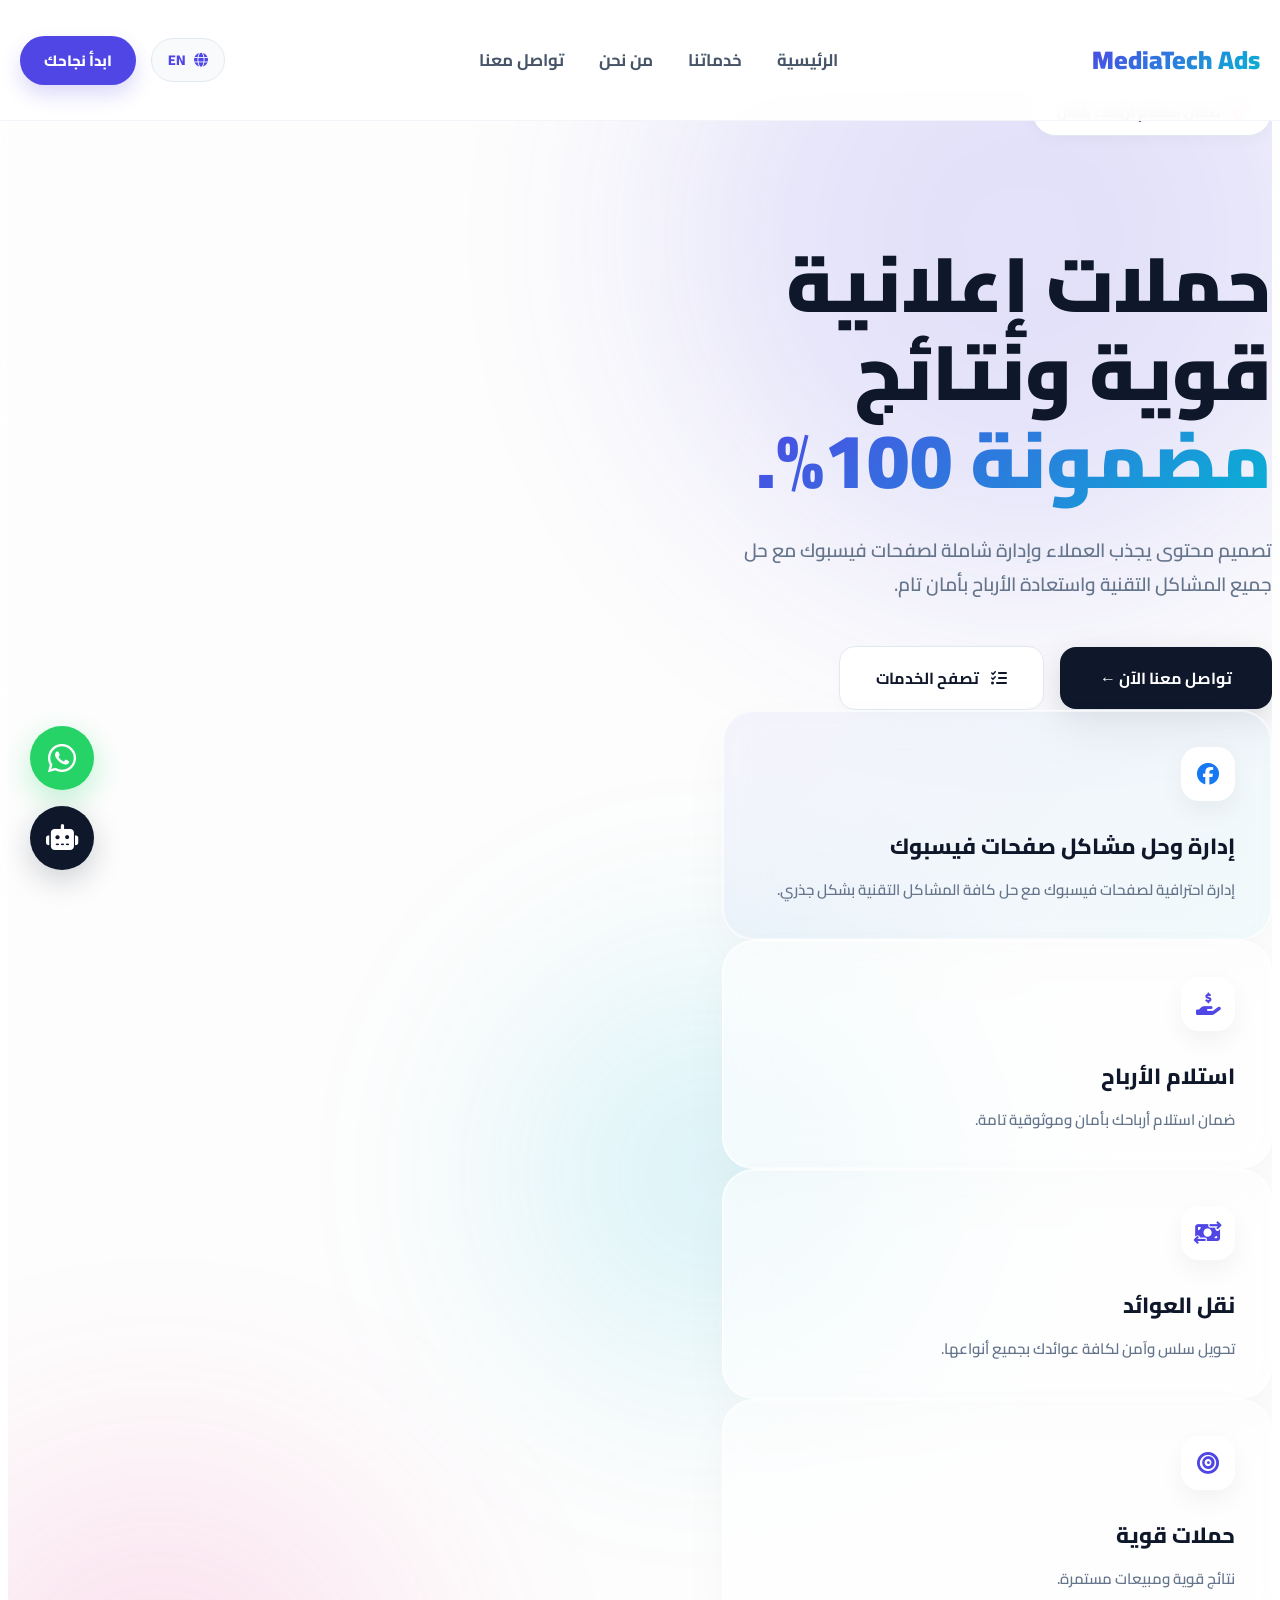
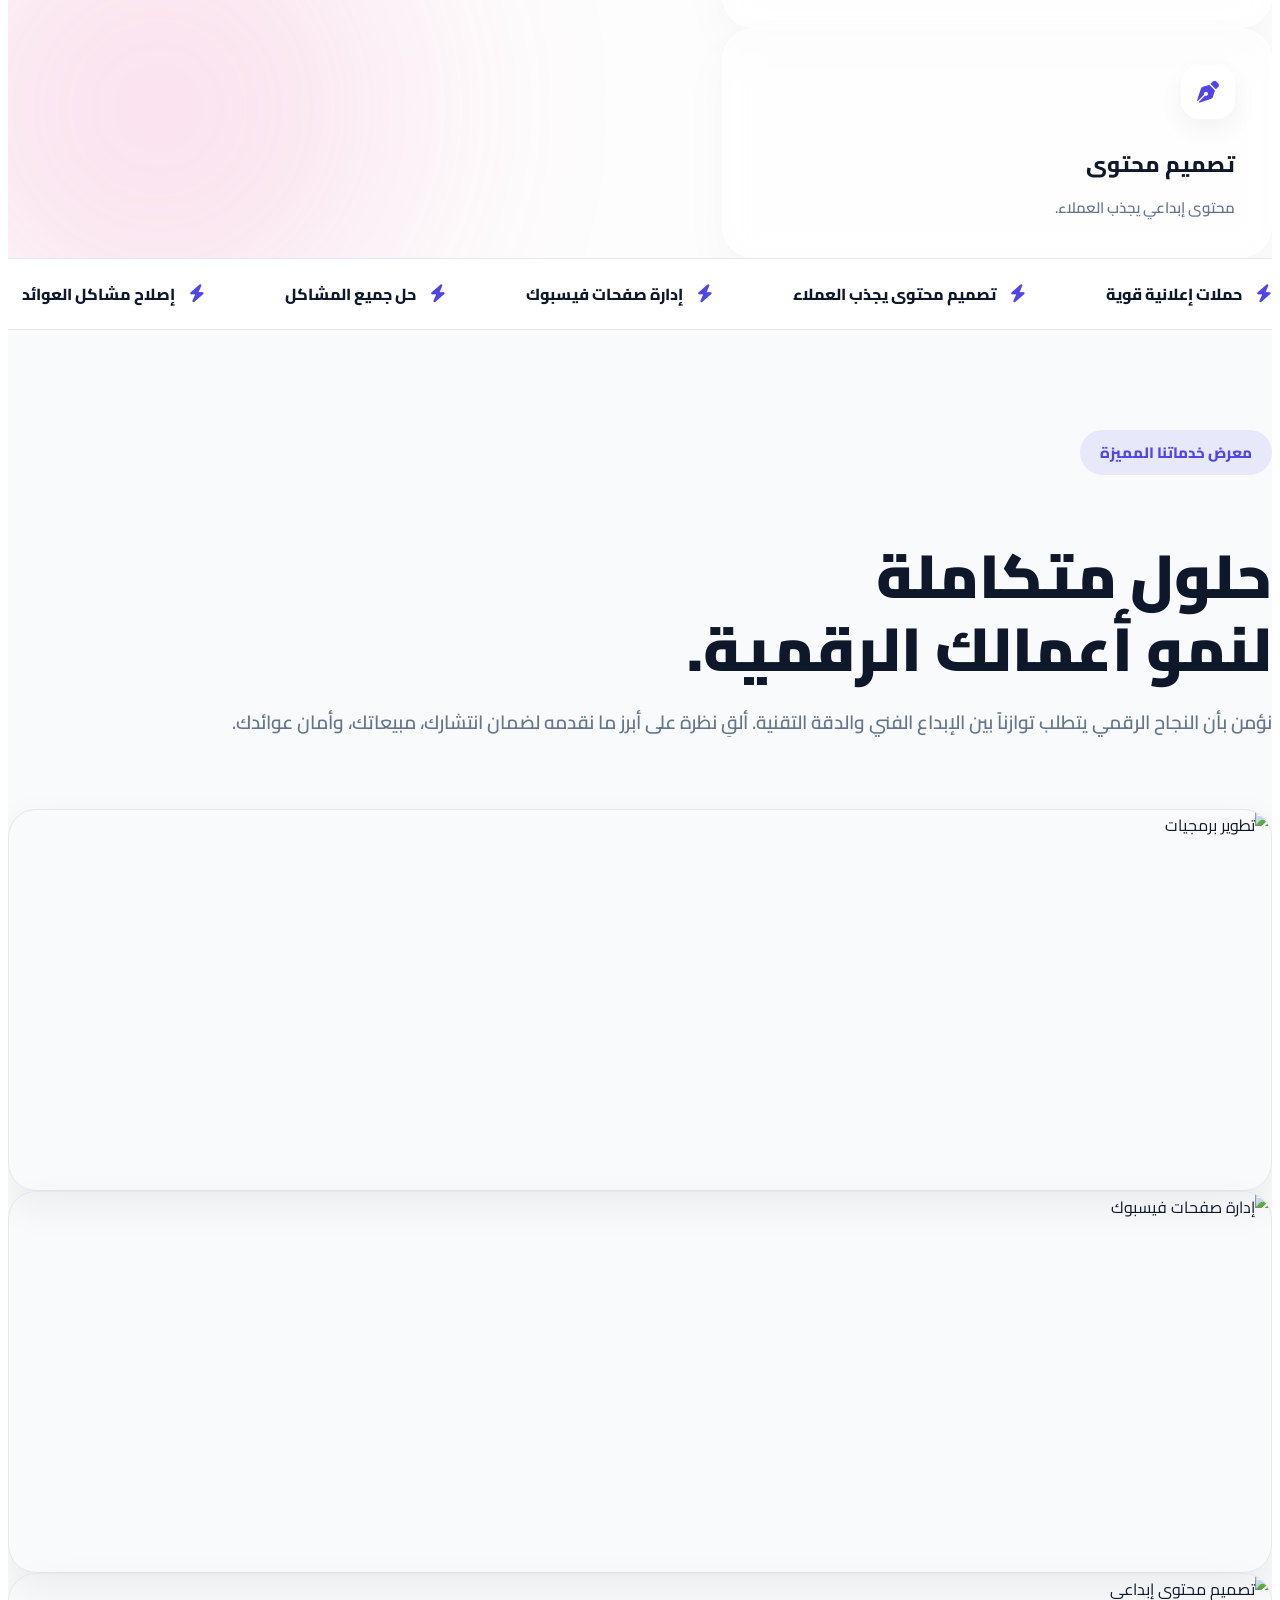
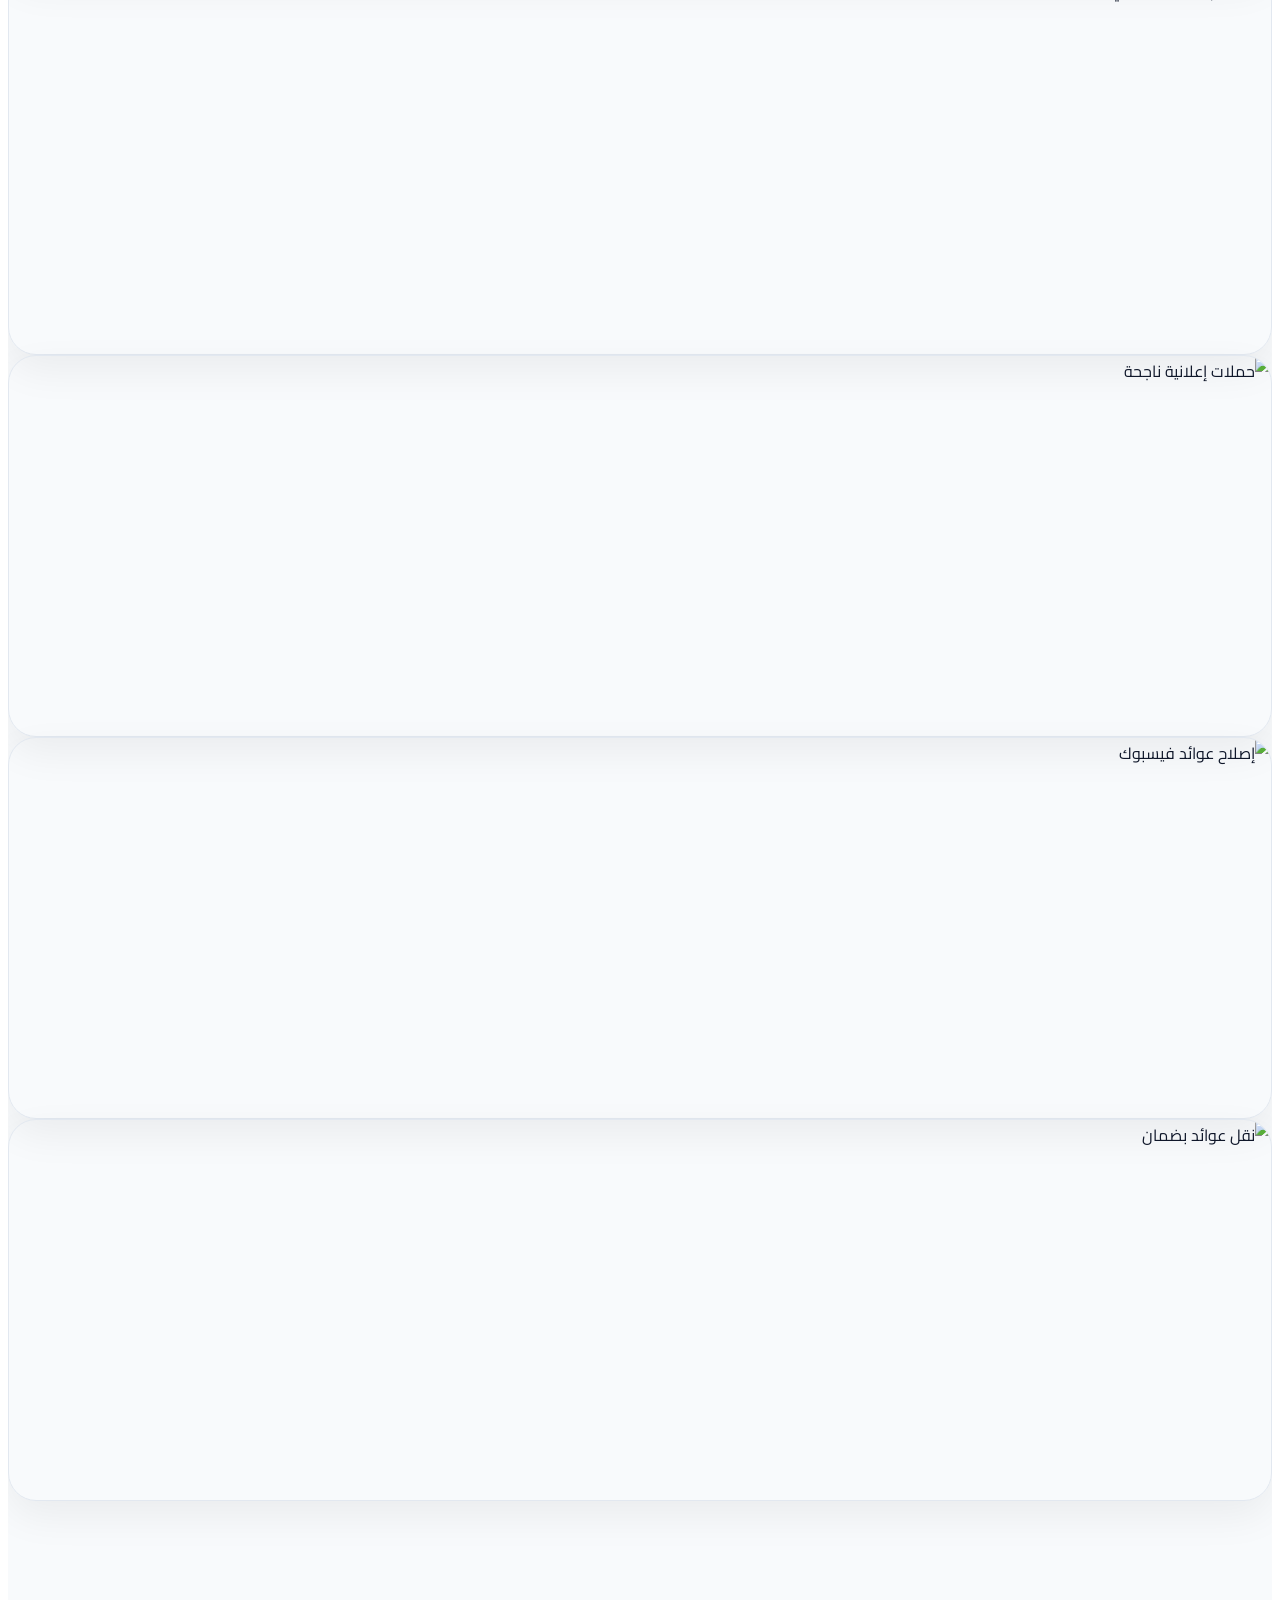
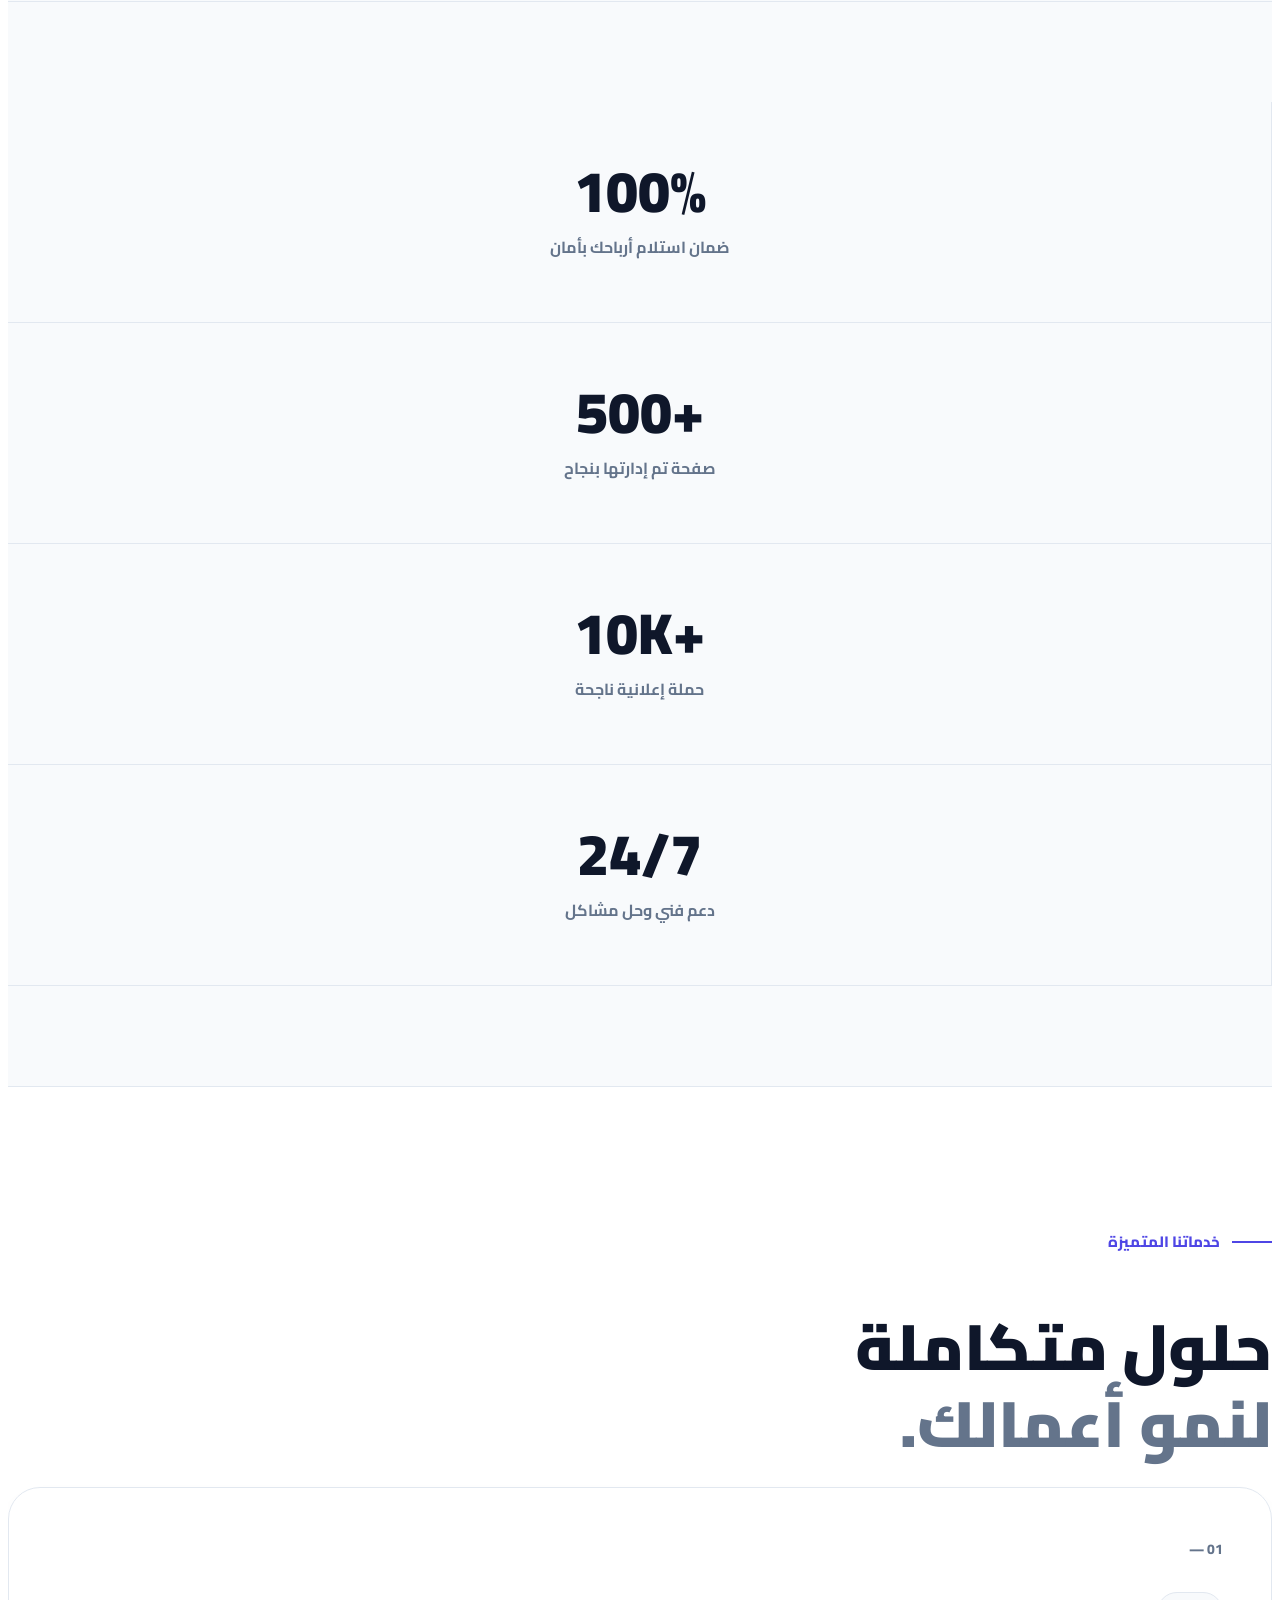
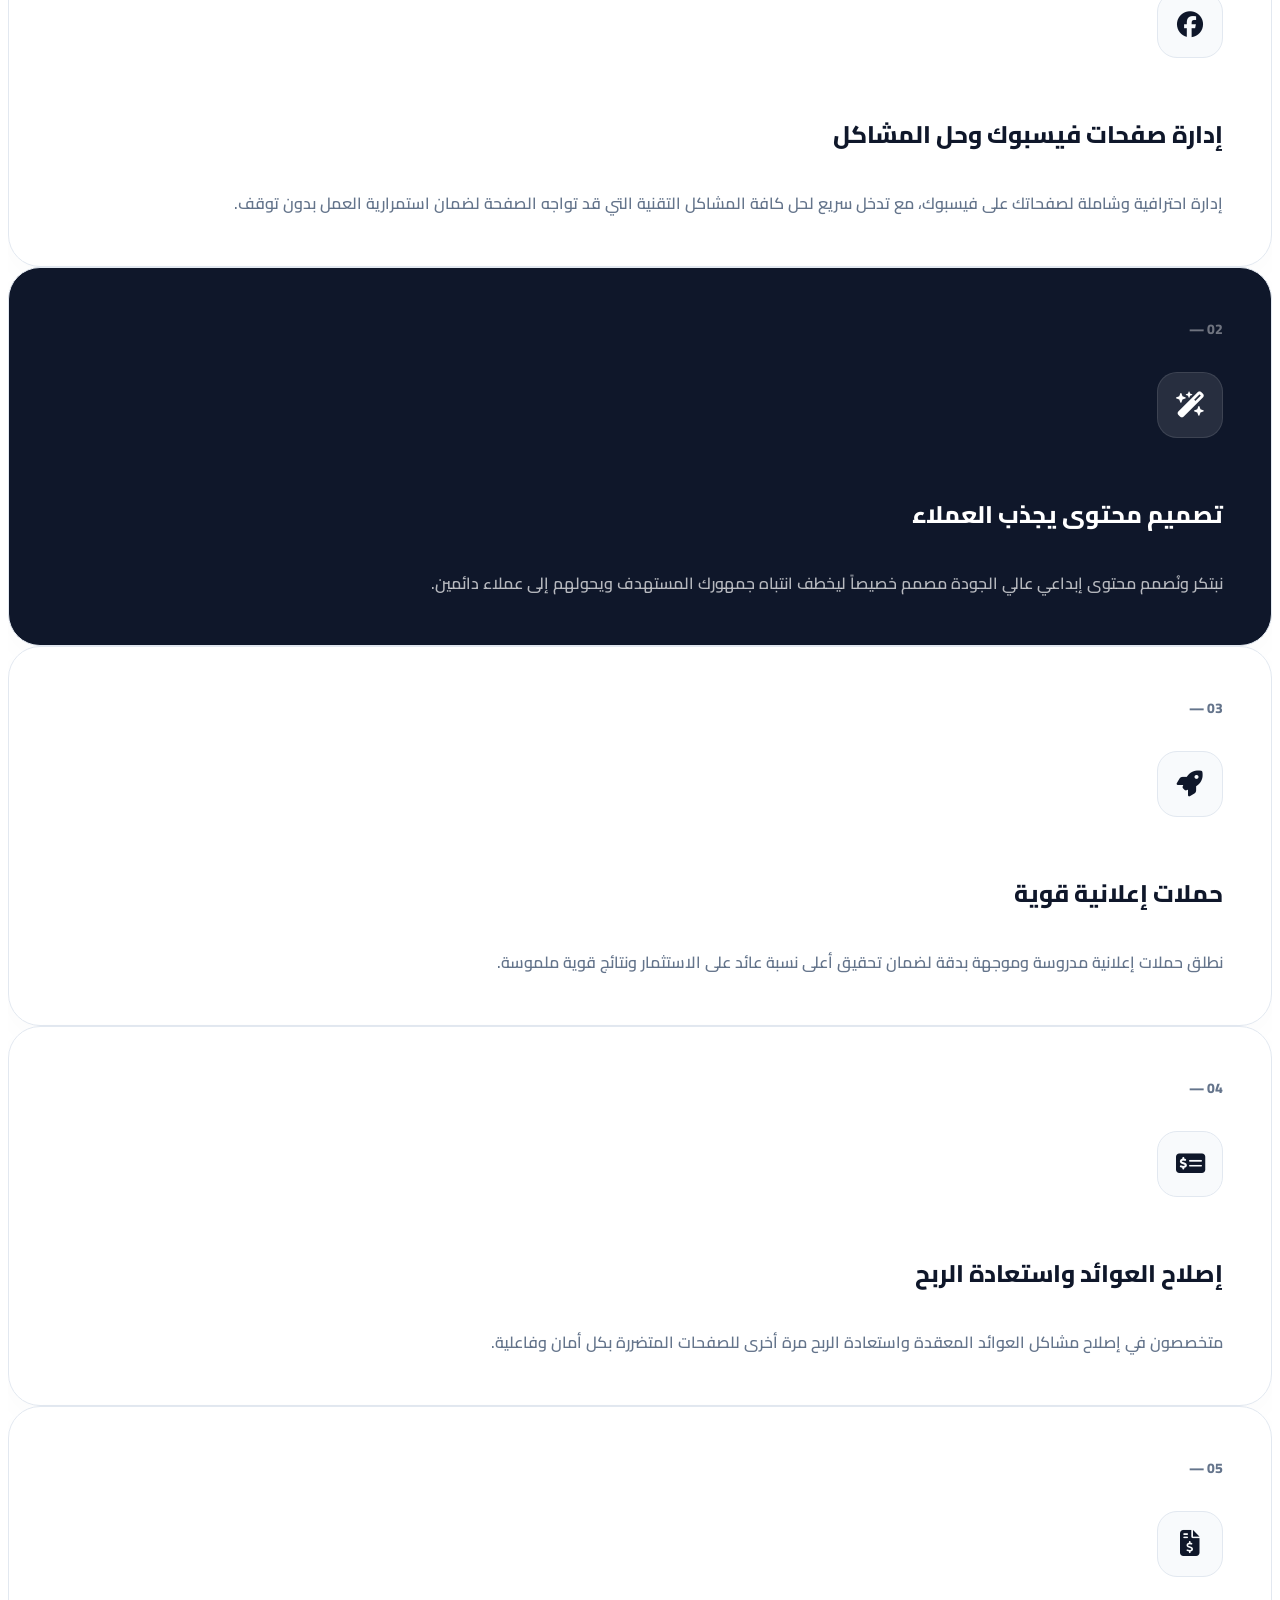
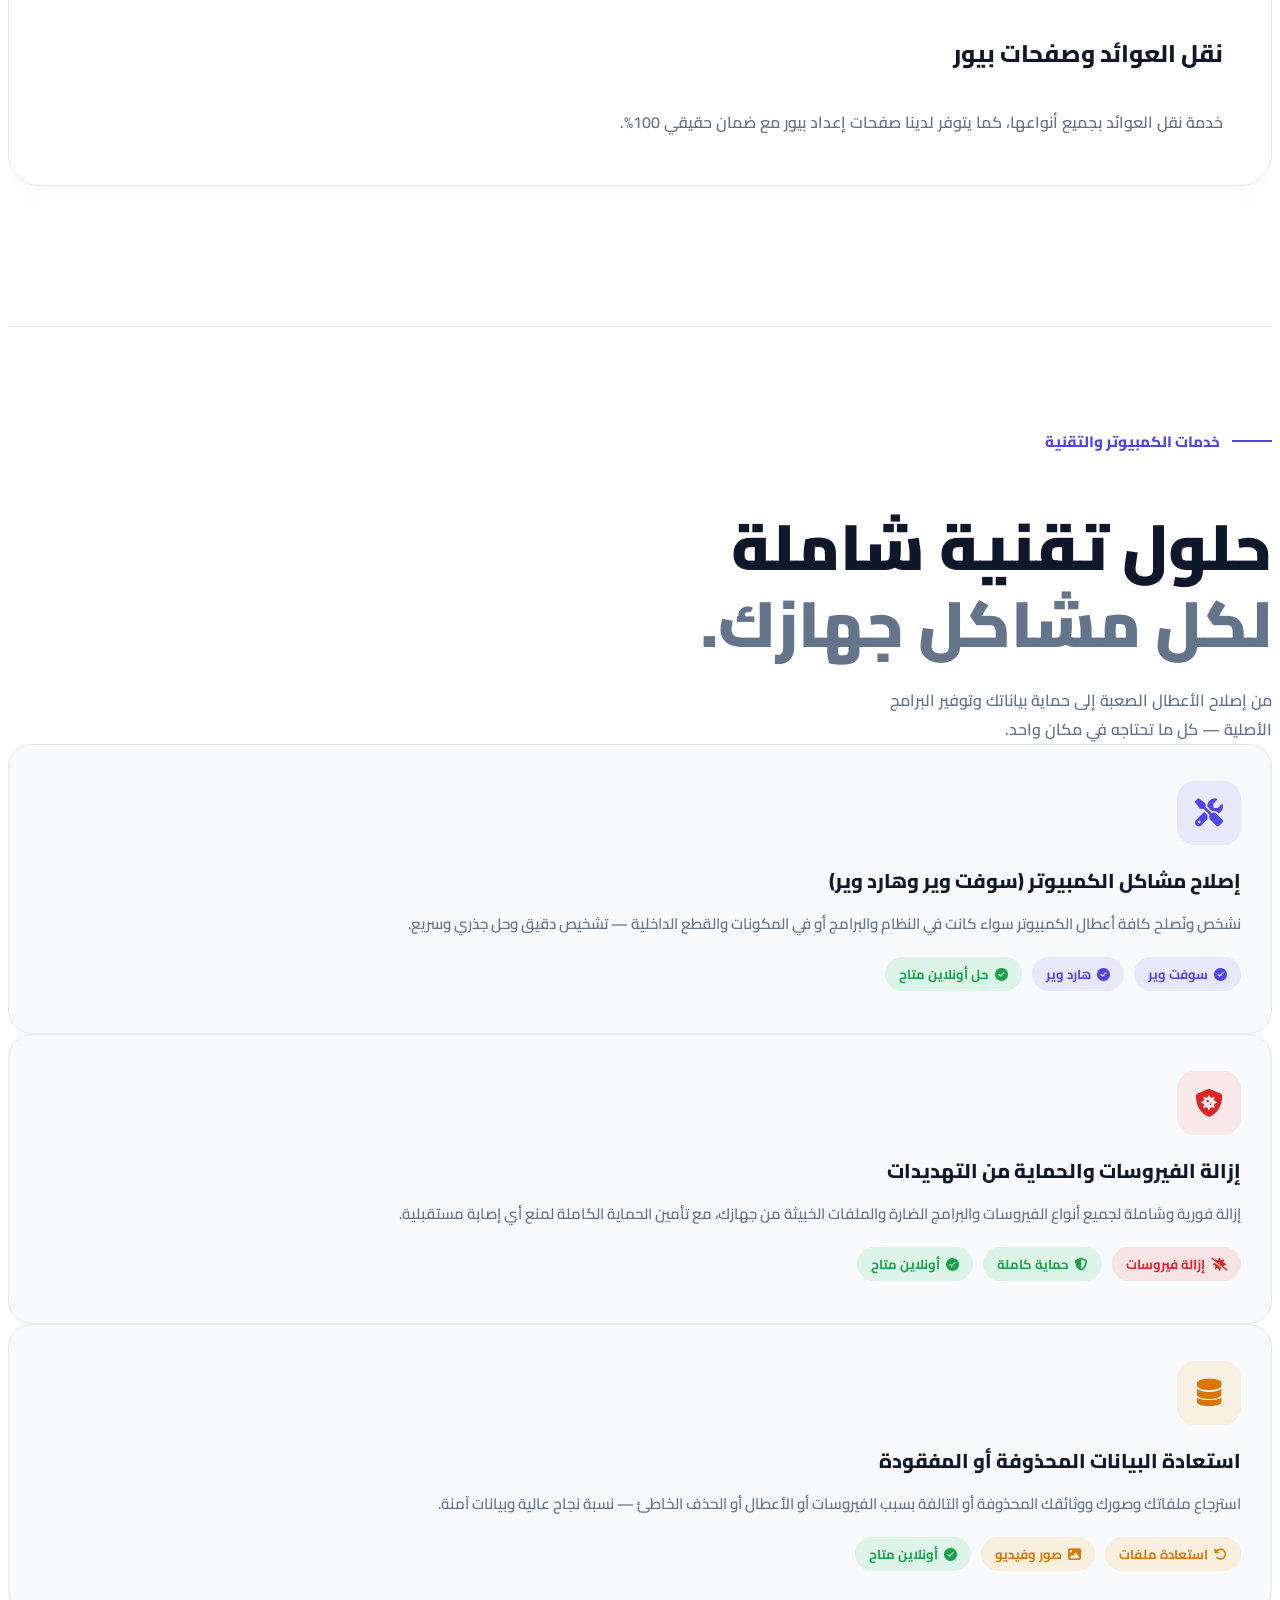
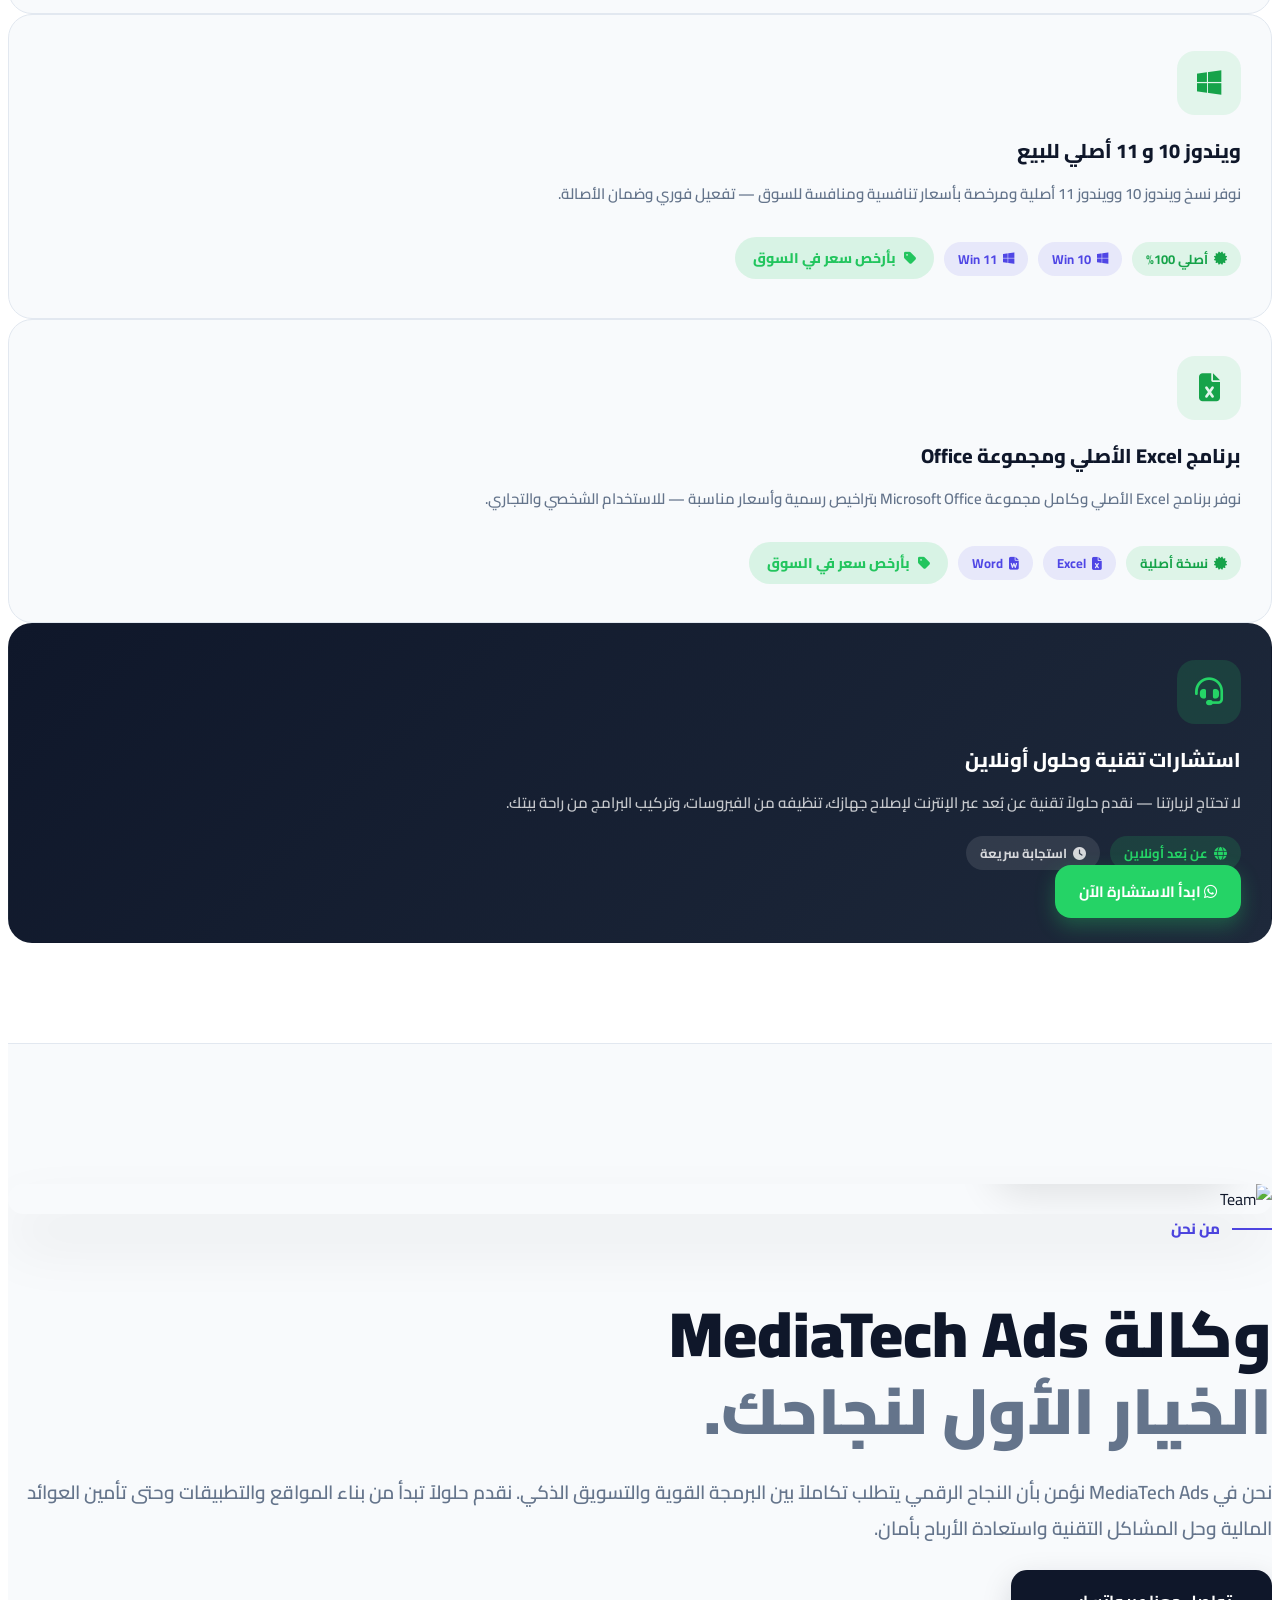
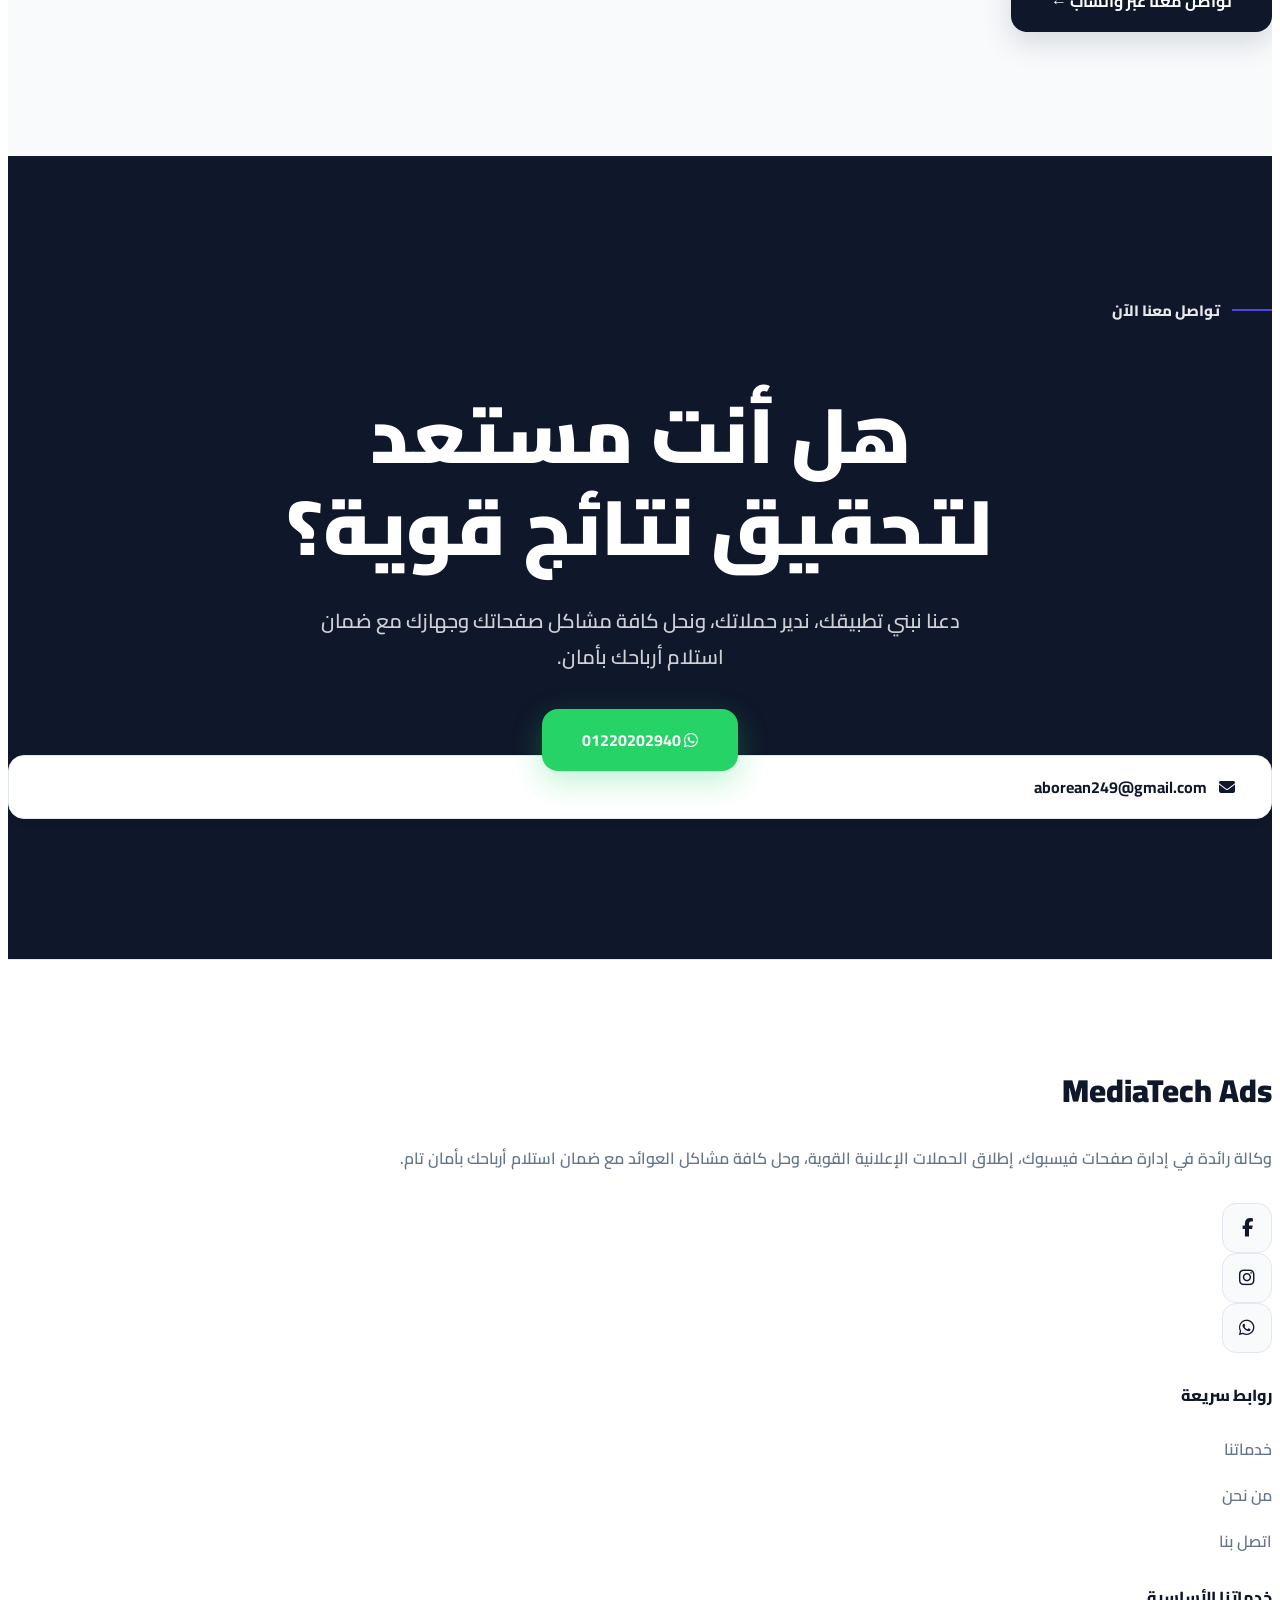
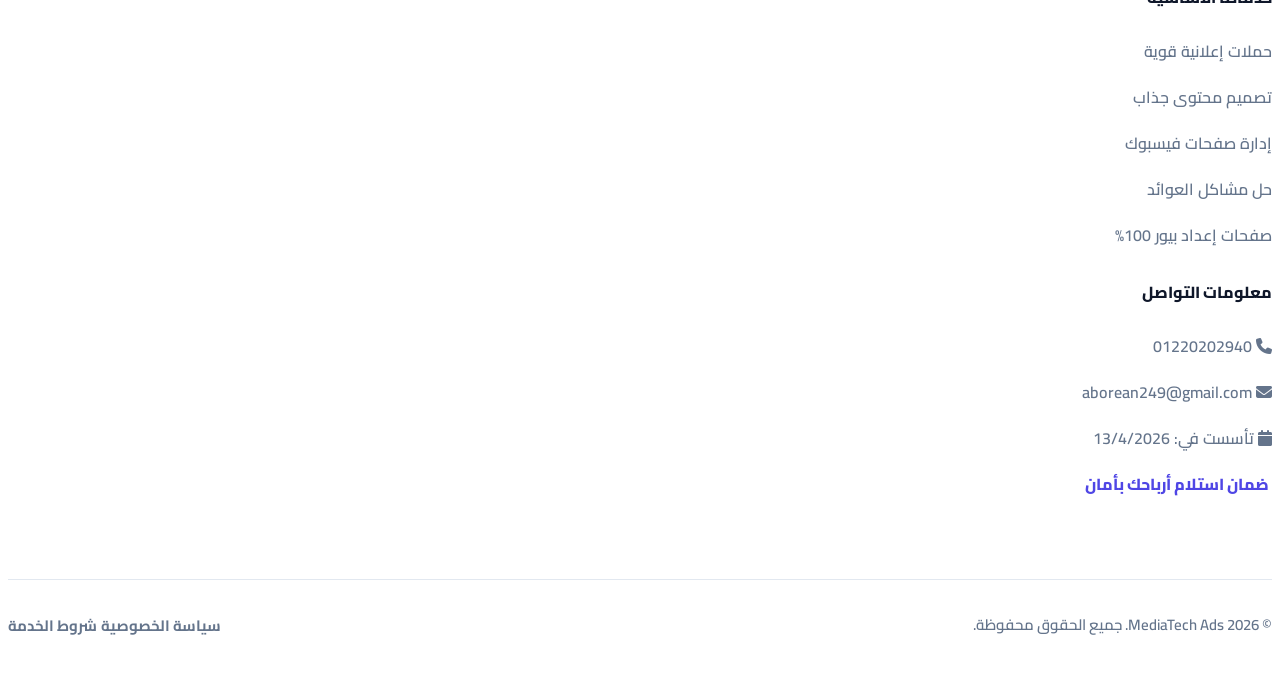
==== commit 52edce67: "ED" ====
--- a/index.html
+++ b/index.html
@@ -232,7 +232,6 @@
           <div class="svc-icon"><i class="fa-brands fa-facebook"></i></div>
           <h3 class="svc-name" data-ar="إدارة صفحات فيسبوك وحل المشاكل" data-en="FB Page Management & Troubleshooting">إدارة صفحات فيسبوك وحل المشاكل</h3>
           <p class="svc-desc" data-ar="إدارة احترافية وشاملة لصفحاتك على فيسبوك، مع تدخل سريع لحل كافة المشاكل التقنية التي قد تواجه الصفحة لضمان استمرارية العمل بدون توقف." data-en="Comprehensive professional management for your Facebook pages, with rapid intervention to solve all tech issues to ensure continuous business operation.">إدارة احترافية وشاملة لصفحاتك على فيسبوك، مع تدخل سريع لحل كافة المشاكل التقنية التي قد تواجه الصفحة لضمان استمرارية العمل بدون توقف.</p>
-          <div class="svc-arrow"><span data-ar="تواصل معنا" data-en="Contact Us">تواصل معنا</span> <i class="fa-solid fa-arrow-left"></i></div>
         </div>
       </div>
       <div class="col-xl-5 col-lg-12">
@@ -241,7 +240,6 @@
           <div class="svc-icon"><i class="fa-solid fa-wand-magic-sparkles"></i></div>
           <h3 class="svc-name" data-ar="تصميم محتوى يجذب العملاء" data-en="Customer-Attracting Content Design">تصميم محتوى يجذب العملاء</h3>
           <p class="svc-desc" data-ar="نبتكر ونُصمم محتوى إبداعي عالي الجودة مصمم خصيصاً ليخطف انتباه جمهورك المستهدف ويحولهم إلى عملاء دائمين." data-en="We innovate and design high-quality creative content tailored to grab your target audience's attention and turn them into loyal customers.">نبتكر ونُصمم محتوى إبداعي عالي الجودة مصمم خصيصاً ليخطف انتباه جمهورك المستهدف ويحولهم إلى عملاء دائمين.</p>
-          <div class="svc-arrow"><span data-ar="تواصل معنا" data-en="Contact Us">تواصل معنا</span> <i class="fa-solid fa-arrow-left"></i></div>
         </div>
       </div>
       <div class="col-xl-4 col-md-6">
@@ -250,7 +248,6 @@
           <div class="svc-icon"><i class="fa-solid fa-rocket"></i></div>
           <h3 class="svc-name" data-ar="حملات إعلانية قوية" data-en="Powerful Ad Campaigns">حملات إعلانية قوية</h3>
           <p class="svc-desc" data-ar="نطلق حملات إعلانية مدروسة وموجهة بدقة لضمان تحقيق أعلى نسبة عائد على الاستثمار ونتائج قوية ملموسة." data-en="We launch carefully studied and targeted ad campaigns to ensure the highest ROI and tangible strong results.">نطلق حملات إعلانية مدروسة وموجهة بدقة لضمان تحقيق أعلى نسبة عائد على الاستثمار ونتائج قوية ملموسة.</p>
-          <div class="svc-arrow"><span data-ar="تواصل معنا" data-en="Contact Us">تواصل معنا</span> <i class="fa-solid fa-arrow-left"></i></div>
         </div>
       </div>
       <div class="col-xl-4 col-md-6">
@@ -259,7 +256,6 @@
           <div class="svc-icon"><i class="fa-solid fa-money-check-dollar"></i></div>
           <h3 class="svc-name" data-ar="إصلاح العوائد واستعادة الربح" data-en="Payout Fixes & Profit Recovery">إصلاح العوائد واستعادة الربح</h3>
           <p class="svc-desc" data-ar="متخصصون في إصلاح مشاكل العوائد المعقدة واستعادة الربح مرة أخرى للصفحات المتضررة بكل أمان وفاعلية." data-en="Specialists in repairing complex payout issues and recovering profits for affected pages safely and effectively.">متخصصون في إصلاح مشاكل العوائد المعقدة واستعادة الربح مرة أخرى للصفحات المتضررة بكل أمان وفاعلية.</p>
-          <div class="svc-arrow"><span data-ar="تواصل معنا" data-en="Contact Us">تواصل معنا</span> <i class="fa-solid fa-arrow-left"></i></div>
         </div>
       </div>
       <div class="col-xl-4 col-md-12">
@@ -268,7 +264,6 @@
           <div class="svc-icon"><i class="fa-solid fa-file-invoice-dollar"></i></div>
           <h3 class="svc-name" data-ar="نقل العوائد وصفحات بيور" data-en="Revenue Transfer & Pure Pages">نقل العوائد وصفحات بيور</h3>
           <p class="svc-desc" data-ar="خدمة نقل العوائد بجميع أنواعها، كما يتوفر لدينا صفحات إعداد بيور مع ضمان حقيقي 100%." data-en="Transfer service for all types of revenues, and we also provide 100% pure setup pages with a real guarantee.">خدمة نقل العوائد بجميع أنواعها، كما يتوفر لدينا صفحات إعداد بيور مع ضمان حقيقي 100%.</p>
-          <div class="svc-arrow"><span data-ar="تواصل معنا" data-en="Contact Us">تواصل معنا</span> <i class="fa-solid fa-arrow-left"></i></div>
         </div>
       </div>
     </div>
